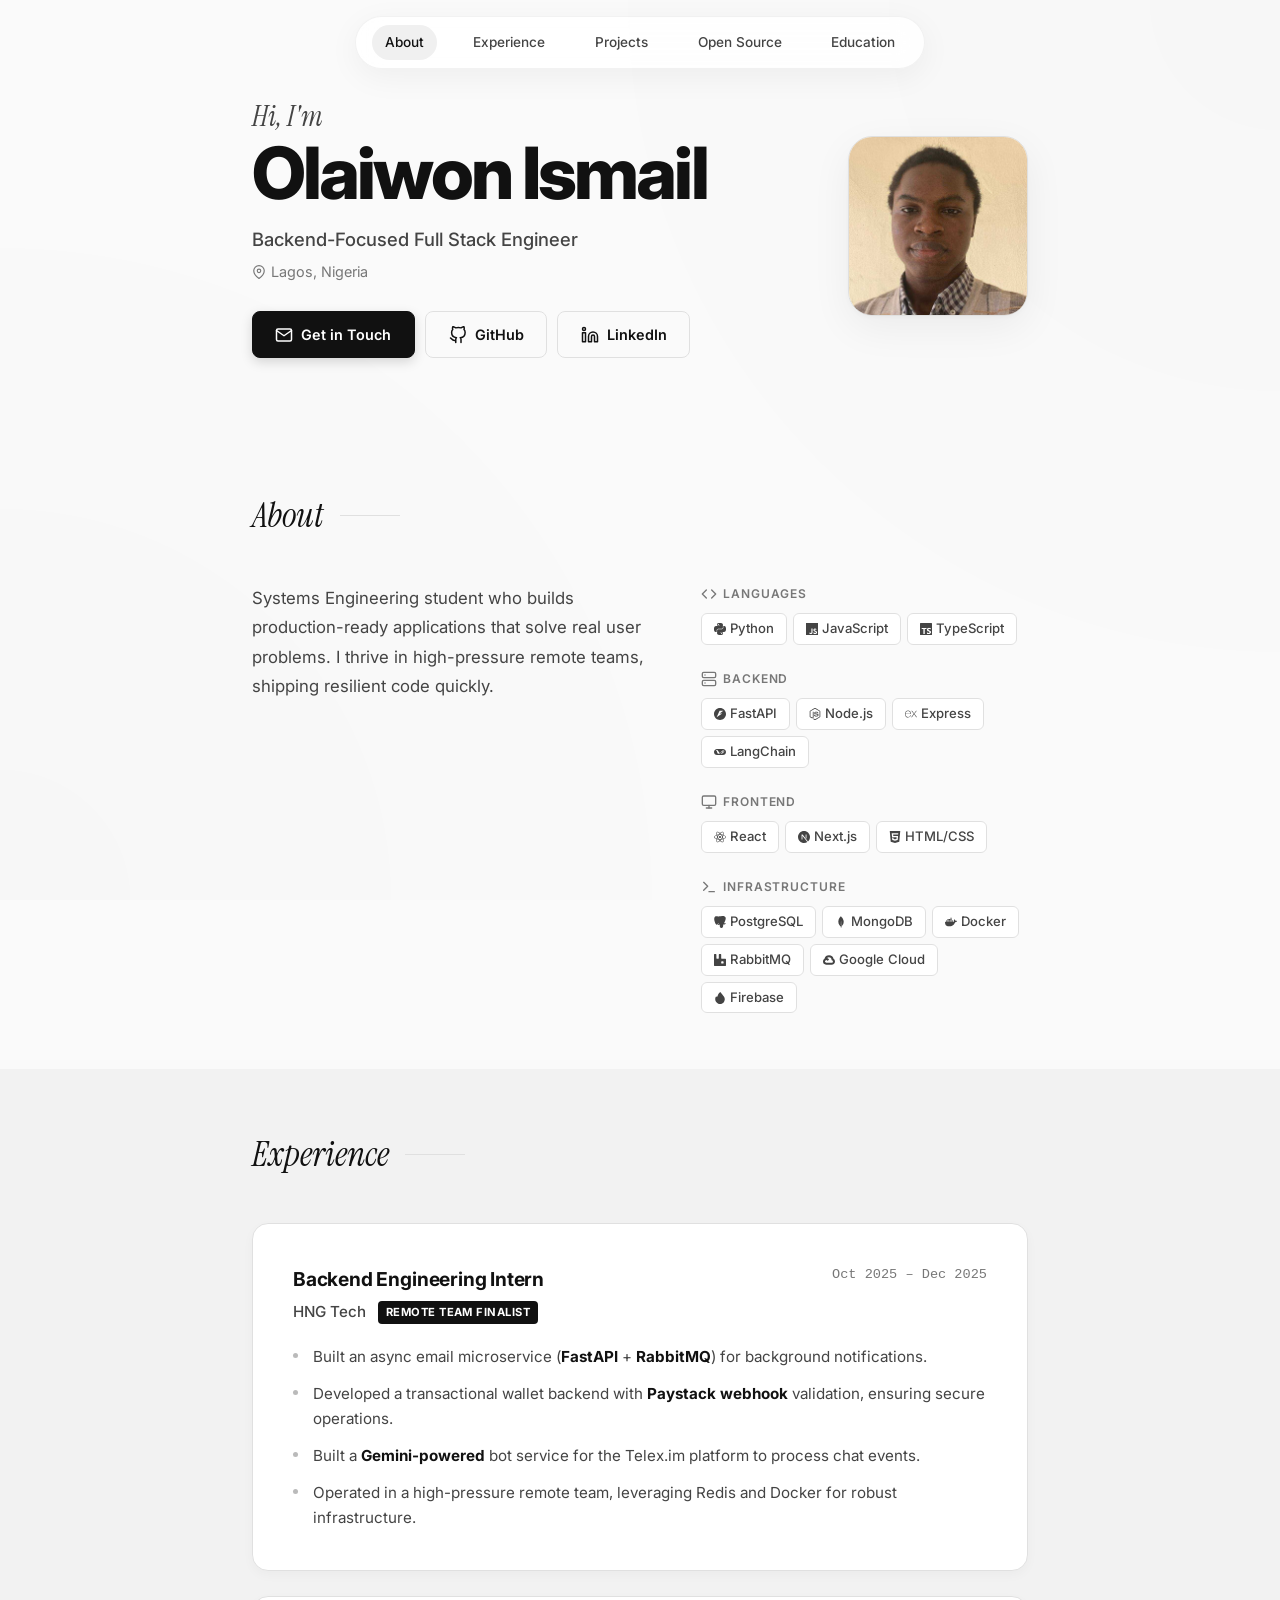
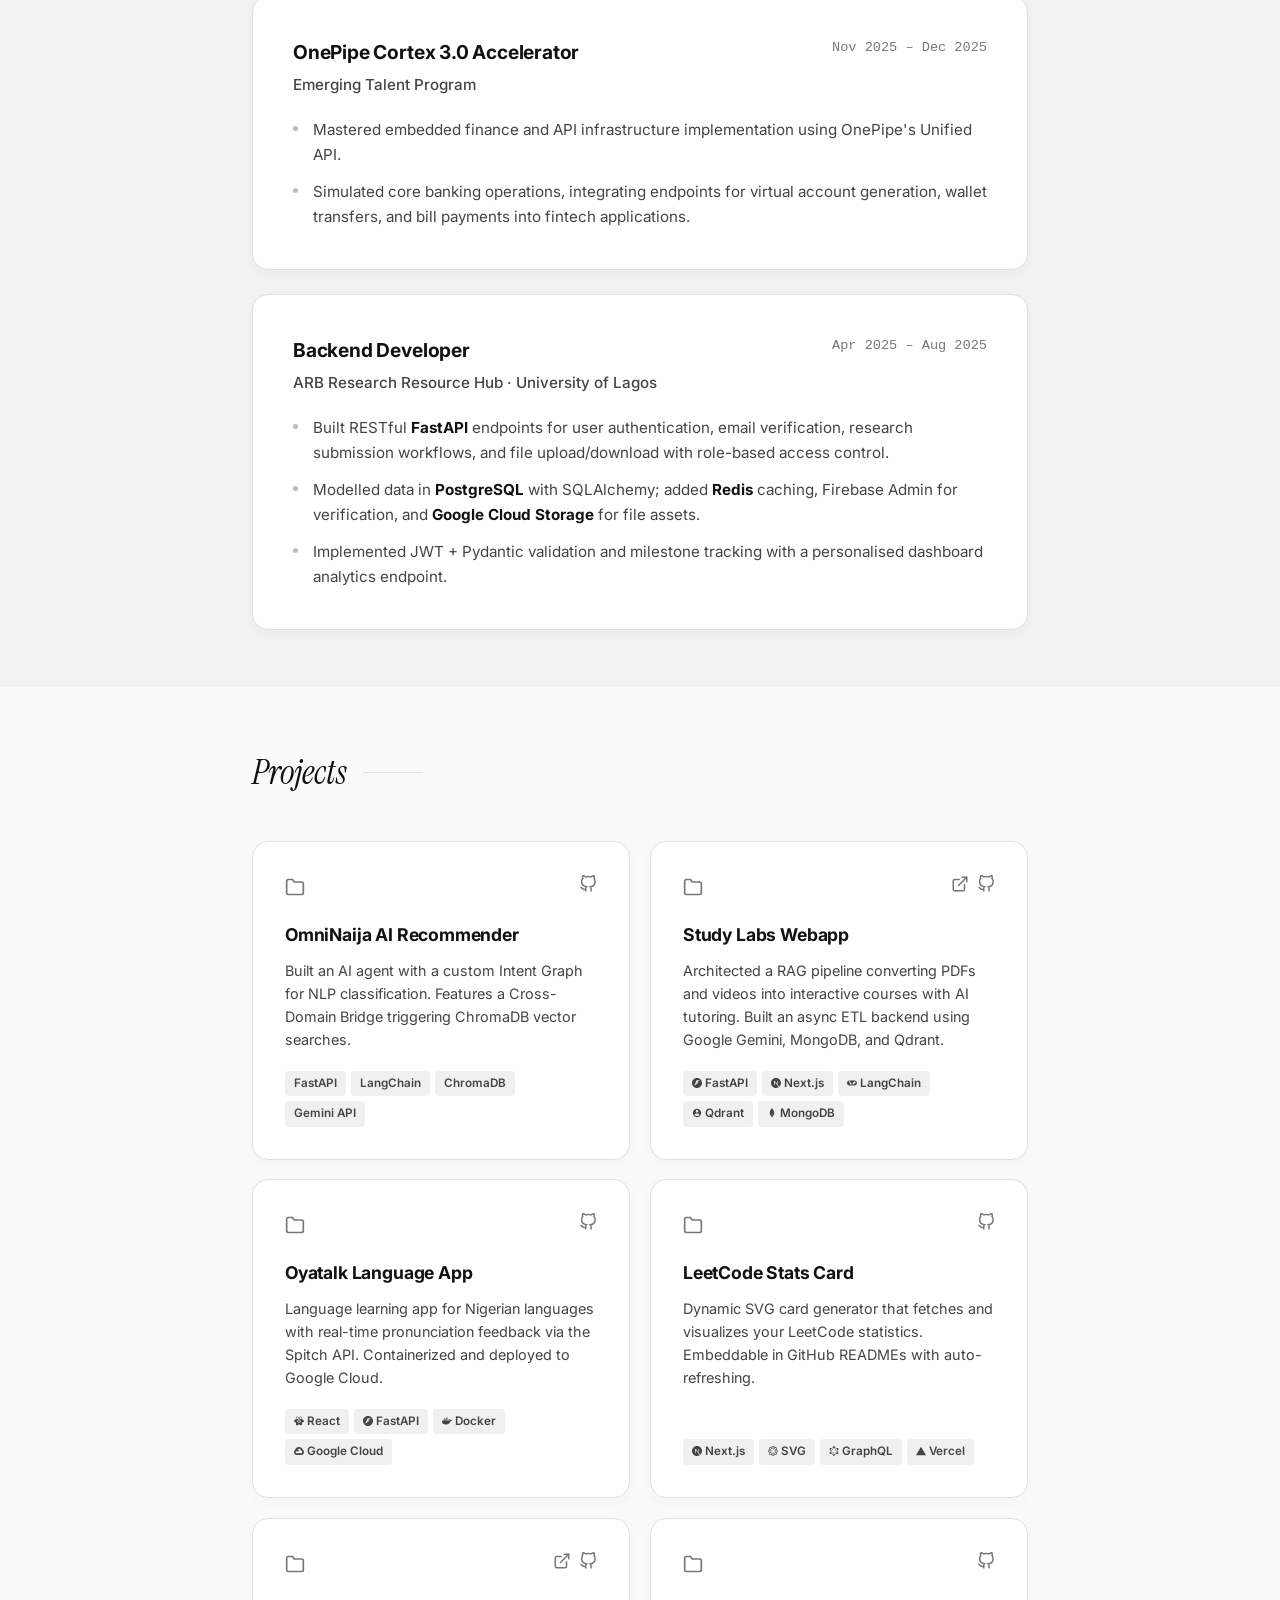
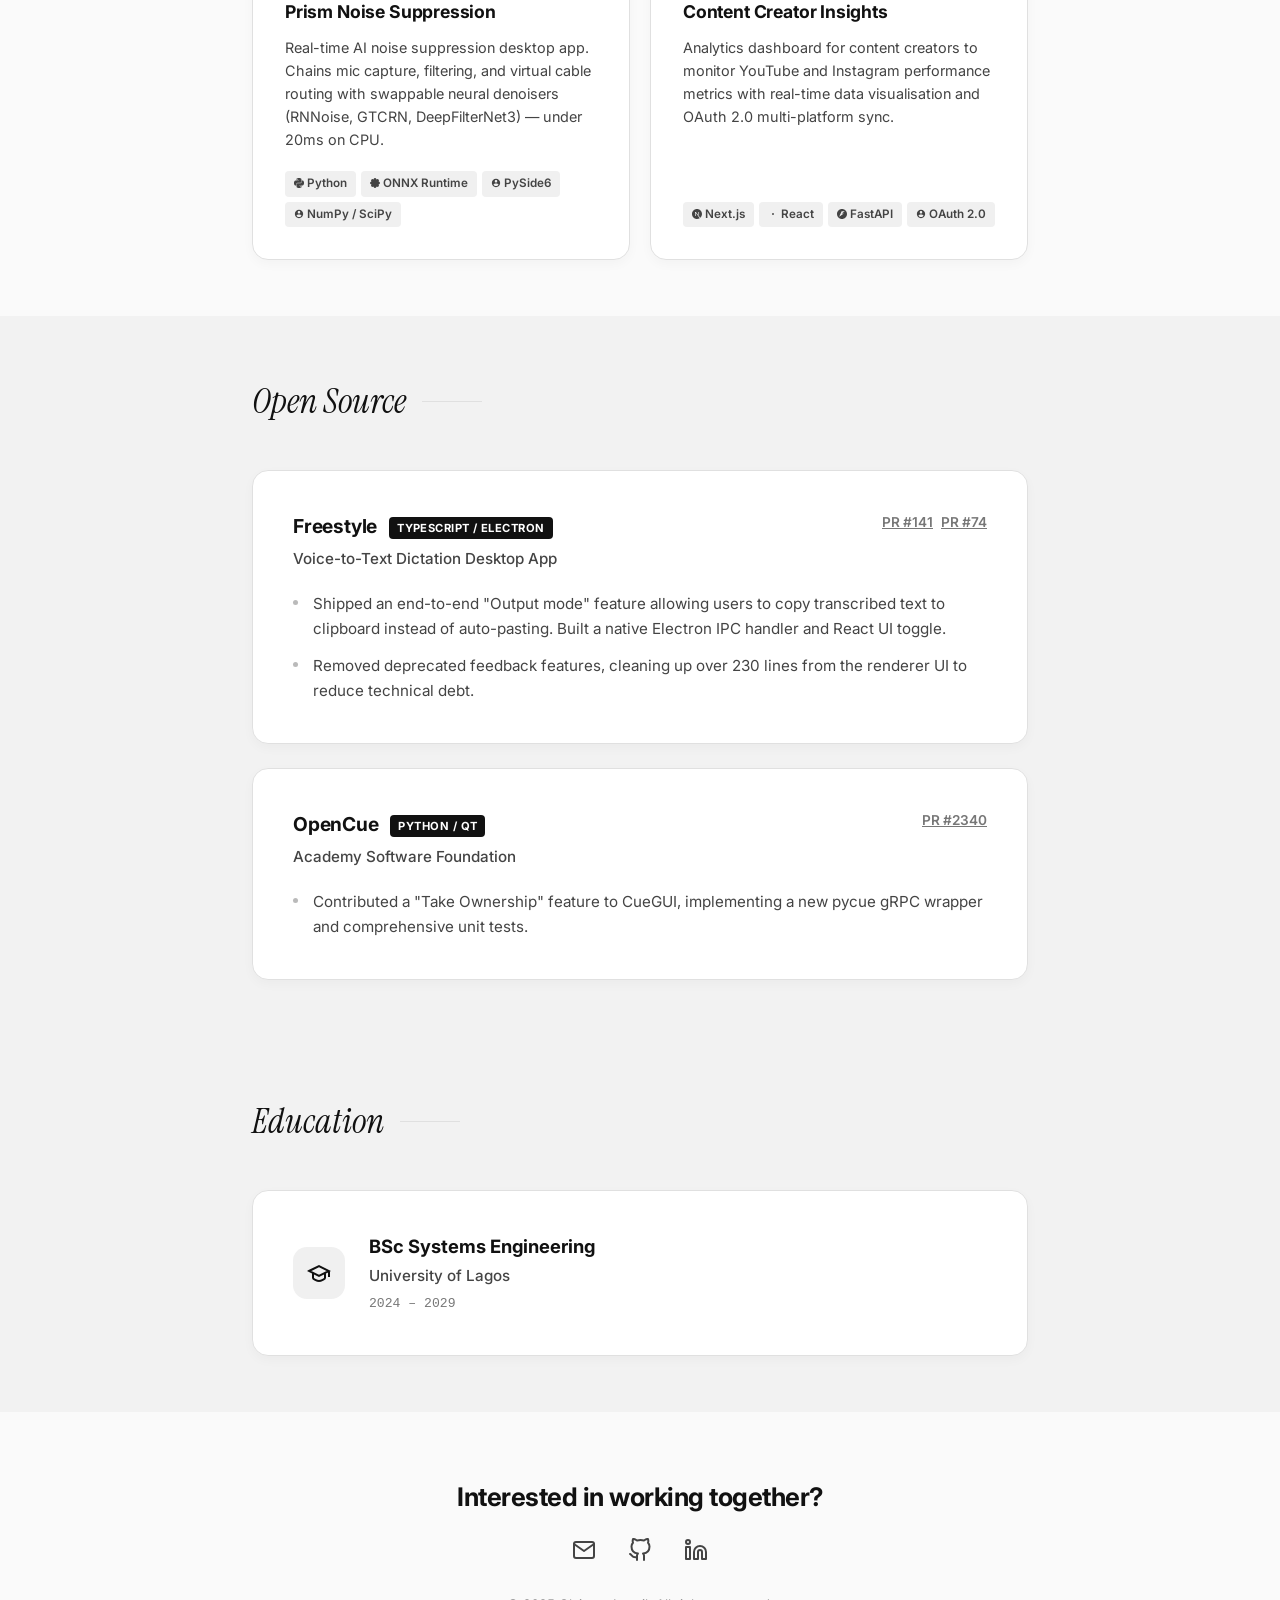
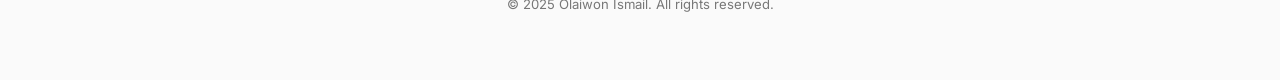
==== index.html @ c7994868 "chore: update site metadata to vercel domain and add SVG favicon" ====
<!DOCTYPE html>
<html lang="en">

<head>
  <meta charset="UTF-8">
  <meta name="viewport" content="width=device-width, initial-scale=1.0">
  <title>Olaiwon Ismail — Full Stack Engineer</title>
  <meta name="description"
    content="Olaiwon Ismail — Backend-focused Full Stack Engineer based in Lagos, Nigeria. Specializing in Python, FastAPI, React, and cloud infrastructure.">

  <!-- Canonical URL -->
  <link rel="canonical" href="https://olaiwon-ismail.vercel.app/">

  <!-- Open Graph -->
  <meta property="og:type" content="website">
  <meta property="og:title" content="Olaiwon Ismail — Full Stack Engineer">
  <meta property="og:description" content="Backend-focused Full Stack Engineer based in Lagos, Nigeria. Specializing in Python, FastAPI, React, and cloud infrastructure.">
  <meta property="og:url" content="https://olaiwon-ismail.vercel.app/">
  <meta property="og:image" content="https://olaiwon-ismail.vercel.app/profile.jpg">
  <meta property="og:site_name" content="Olaiwon Ismail">
  <meta property="og:locale" content="en_US">

  <!-- Twitter Card -->
  <meta name="twitter:card" content="summary_large_image">
  <meta name="twitter:title" content="Olaiwon Ismail — Full Stack Engineer">
  <meta name="twitter:description" content="Backend-focused Full Stack Engineer based in Lagos, Nigeria. Specializing in Python, FastAPI, React, and cloud infrastructure.">
  <meta name="twitter:image" content="https://olaiwon-ismail.vercel.app/profile.jpg">

  <!-- Favicon -->
  <link rel="icon" href="/favicon.svg" type="image/svg+xml">

  <!-- Fonts -->
  <link rel="preconnect" href="https://fonts.googleapis.com">
  <link rel="preconnect" href="https://fonts.gstatic.com" crossorigin>
  <link
    href="https://fonts.googleapis.com/css2?family=Instrument+Serif:ital@0;1&family=Inter:wght@400;500;600;700;800&display=swap"
    rel="stylesheet">

  <link rel="stylesheet" href="styles.css">

  <!-- Structured Data (JSON-LD) -->
  <script type="application/ld+json">
  {
    "@context": "https://schema.org",
    "@type": "Person",
    "name": "Olaiwon Ismail",
    "jobTitle": "Full Stack Engineer",
    "url": "https://olaiwon-ismail.vercel.app",
    "image": "https://olaiwon-ismail.vercel.app/profile.jpg",
    "email": "mailto:olaiwonismail@gmail.com",
    "address": {
      "@type": "PostalAddress",
      "addressLocality": "Lagos",
      "addressCountry": "NG"
    },
    "alumniOf": {
      "@type": "CollegeOrUniversity",
      "name": "University of Lagos"
    },
    "knowsAbout": ["Python", "FastAPI", "React", "Next.js", "TypeScript", "Node.js", "PostgreSQL", "Docker", "Google Cloud"],
    "sameAs": [
      "https://github.com/olaiwonismail",
      "https://www.linkedin.com/in/ismail-olaiwon-186938324/"
    ]
  }
  </script>
</head>

<body>

  <!-- ======== NAVIGATION ======== -->
  <div class="nav-wrapper">
    <button class="hamburger" id="menuToggle" aria-label="Toggle navigation" aria-expanded="false">
      <span></span>
      <span></span>
      <span></span>
    </button>
    <nav class="nav" id="navMenu" aria-label="Main navigation">
      <a href="#about" class="nav-link">About</a>
      <a href="#experience" class="nav-link">Experience</a>
      <a href="#projects" class="nav-link">Projects</a>
      <a href="#opensource" class="nav-link">Open Source</a>
      <a href="#education" class="nav-link">Education</a>
    </nav>
  </div>

  <!-- ======== HERO ======== -->
  <main>
  <header class="hero">
    <div class="container hero-inner">
      <div class="hero-text">
        <p class="hero-greeting">Hi, I'm</p>
        <h1 class="hero-name">Olaiwon Ismail</h1>
        <p class="hero-role">Backend-Focused Full Stack Engineer</p>
        <p class="hero-location">
          <svg width="14" height="14" viewBox="0 0 24 24" fill="none" stroke="currentColor" stroke-width="2">
            <path d="M21 10c0 7-9 13-9 13s-9-6-9-13a9 9 0 0 1 18 0z"></path>
            <circle cx="12" cy="10" r="3"></circle>
          </svg>
          Lagos, Nigeria
        </p>
        <div class="hero-links">
          <a href="mailto:olaiwonismail@gmail.com" class="btn btn-primary">
            <svg width="18" height="18" viewBox="0 0 24 24" fill="none" stroke="currentColor" stroke-width="2"
              stroke-linecap="round" stroke-linejoin="round" style="margin-right: 8px;">
              <path d="M4 4h16c1.1 0 2 .9 2 2v12c0 1.1-.9 2-2 2H4c-1.1 0-2-.9-2-2V6c0-1.1.9-2 2-2z"></path>
              <polyline points="22,6 12,13 2,6"></polyline>
            </svg>
            Get in Touch
          </a>
          <a href="https://github.com/olaiwonismail" target="_blank" rel="noopener" class="btn btn-outline">
            <svg width="18" height="18" viewBox="0 0 24 24" fill="none" stroke="currentColor" stroke-width="2"
              stroke-linecap="round" stroke-linejoin="round" style="margin-right: 8px;">
              <path
                d="M9 19c-5 1.5-5-2.5-7-3m14 6v-3.87a3.37 3.37 0 0 0-.94-2.61c3.14-.35 6.44-1.54 6.44-7A5.44 5.44 0 0 0 20 4.77 5.07 5.07 0 0 0 19.91 1S18.73.65 16 2.48a13.38 13.38 0 0 0-7 0C6.27.65 5.09 1 5.09 1A5.07 5.07 0 0 0 5 4.77a5.44 5.44 0 0 0-1.5 3.78c0 5.42 3.3 6.61 6.44 7A3.37 3.37 0 0 0 9 18.13V22">
              </path>
            </svg>
            GitHub
          </a>
          <a href="https://www.linkedin.com/in/ismail-olaiwon-186938324/" target="_blank" rel="noopener" class="btn btn-outline">
            <svg width="18" height="18" viewBox="0 0 24 24" fill="none" stroke="currentColor" stroke-width="2"
              stroke-linecap="round" stroke-linejoin="round" style="margin-right: 8px;">
              <path d="M16 8a6 6 0 0 1 6 6v7h-4v-7a2 2 0 0 0-2-2 2 2 0 0 0-2 2v7h-4v-7a6 6 0 0 1 6-6z"></path>
              <rect x="2" y="9" width="4" height="12"></rect>
              <circle cx="4" cy="4" r="2"></circle>
            </svg>
            LinkedIn
          </a>
        </div>
      </div>
      <div class="hero-photo">
        <div class="photo-frame">
          <img src="profile.jpg" alt="Photo of Olaiwon Ismail, Full Stack Engineer based in Lagos, Nigeria" width="280" height="280">
        </div>
      </div>
    </div>
  </header>

  <!-- ======== ABOUT ======== -->
  <section id="about" class="section">
    <div class="container">
      <h2 class="section-label">About</h2>
      <div class="about-grid">
        <div class="about-text">
          <p>
            Systems Engineering student who builds production-ready applications that solve real user problems.
            I thrive in high-pressure remote teams, shipping resilient code quickly.
          </p>
        </div>
        <div class="skills-column">
          <div class="skill-group">
            <h3>
              <svg width="16" height="16" viewBox="0 0 24 24" fill="none" stroke="currentColor" stroke-width="2"
                stroke-linecap="round" stroke-linejoin="round">
                <polyline points="16 18 22 12 16 6"></polyline>
                <polyline points="8 6 2 12 8 18"></polyline>
              </svg>
              Languages
            </h3>
            <div class="skill-tags">
              <span><svg width="12" height="12" viewBox="0 0 24 24" fill="currentColor"
                  style="margin-right:4px; vertical-align:-2px;">
                  <path
                    d="M14.25.18l.9.2.73.26.59.3.45.32.34.34.25.34.16.33.1.3.04.26.02.2-.01.13V8.5l-.05.63-.13.55-.21.46-.26.38-.3.31-.33.25-.35.19-.35.14-.33.1-.3.07-.26.04-.21.02H8.77l-.69.05-.59.14-.5.22-.41.27-.33.32-.27.35-.2.36-.15.37-.1.35-.07.32-.04.27-.02.21v3.06H3.17l-.21-.03-.28-.07-.32-.12-.35-.18-.36-.26-.36-.36-.35-.46-.32-.59-.28-.73-.21-.88-.14-1.05-.05-1.23.06-1.22.16-1.04.24-.87.32-.71.36-.57.4-.44.42-.33.42-.24.4-.16.36-.1.32-.05.24-.01h.16l.06.01h8.16v-.83H6.18l-.01-2.75-.02-.37.05-.34.11-.31.17-.28.25-.26.31-.23.38-.2.44-.18.51-.15.58-.12.64-.1.71-.06.77-.04.84-.02 1.27.05zm-6.3 1.98l-.23.33-.08.41.08.41.23.34.33.22.41.09.41-.09.33-.22.23-.34.08-.41-.08-.41-.23-.33-.33-.22-.41-.09-.41.09zm13.09 3.95l.28.06.32.12.35.18.36.27.36.35.35.47.32.59.28.73.21.88.14 1.04.05 1.23-.06 1.23-.16 1.04-.24.86-.32.71-.36.57-.4.45-.42.33-.42.24-.4.16-.36.09-.32.05-.24.02-.16-.01h-8.22v.82h5.84l.01 2.76.02.36-.05.34-.11.31-.17.29-.25.25-.31.24-.38.2-.44.17-.51.15-.58.13-.64.09-.71.07-.77.04-.84.01-1.27-.04-1.07-.14-.9-.2-.73-.25-.59-.3-.45-.33-.34-.34-.25-.34-.16-.33-.1-.3-.04-.25-.02-.2.01-.13v-5.34l.05-.64.13-.54.21-.46.26-.38.3-.32.33-.24.35-.2.35-.14.33-.1.3-.06.26-.04.21-.02.13-.01h5.84l.69-.05.59-.14.5-.21.41-.28.33-.32.27-.35.2-.36.15-.36.1-.35.07-.32.04-.28.02-.21V6.07h2.09l.14.01zm-6.47 14.25l-.23.33-.08.41.08.41.23.33.33.23.41.08.41-.08.33-.23.23-.33.08-.41-.08-.41-.23-.33-.33-.23-.41-.08-.41.08z" />
                </svg>Python</span>
              <span><svg width="12" height="12" viewBox="0 0 24 24" fill="currentColor"
                  style="margin-right:4px; vertical-align:-2px;">
                  <path
                    d="M0 0h24v24H0V0zm22.034 18.276c-.175-1.095-.888-2.015-3.003-2.873-.736-.345-1.554-.585-1.797-1.14-.091-.33-.105-.51-.046-.705.15-.646.915-.84 1.515-.66.39.12.75.42.976.9 1.034-.676 1.034-.676 1.755-1.125-.27-.42-.404-.601-.586-.78-.63-.705-1.469-1.065-2.834-1.034l-.705.089c-.676.165-1.32.525-1.71 1.005-1.14 1.291-.811 3.541.569 4.471 1.365 1.02 3.361 1.244 3.616 2.205.24 1.17-.87 1.545-1.966 1.41-.811-.18-1.26-.586-1.755-1.336l-1.83 1.051c.21.48.45.689.81 1.109 1.74 1.756 6.09 1.666 6.871-1.004.029-.09.24-.705.074-1.65l.046.067zm-8.983-7.245h-2.248c0 1.938-.009 3.864-.009 5.805 0 1.232.063 2.363-.138 2.711-.33.689-1.18.601-1.566.48-.396-.196-.597-.466-.83-.855-.063-.105-.11-.196-.127-.196l-1.825 1.125c.305.63.75 1.172 1.324 1.517.855.51 2.004.675 3.207.405.783-.226 1.458-.691 1.811-1.411.51-.93.402-2.07.397-3.346.012-2.054 0-4.109 0-6.179l.004-.056z" />
                </svg>JavaScript</span>
              <span><svg width="12" height="12" viewBox="0 0 24 24" fill="currentColor"
                  style="margin-right:4px; vertical-align:-2px;">
                  <path
                    d="M1.125 0C.502 0 0 .502 0 1.125v21.75C0 23.498.502 24 1.125 24h21.75c.623 0 1.125-.502 1.125-1.125V1.125C24 .502 23.498 0 22.875 0zm17.363 9.75c.612 0 1.154.037 1.627.111a6.38 6.38 0 0 1 1.306.34v2.458a3.95 3.95 0 0 0-.643-.361 5.093 5.093 0 0 0-.717-.26 5.453 5.453 0 0 0-1.426-.2c-.3 0-.573.028-.819.086a2.1 2.1 0 0 0-.623.242c-.17.104-.3.229-.393.374a.888.888 0 0 0-.14.49c0 .196.053.373.156.529.104.156.252.304.443.444s.423.276.696.41c.273.135.582.274.926.416.47.197.892.407 1.266.628.374.222.695.473.963.753.268.279.472.598.614.957.142.359.214.776.214 1.253 0 .657-.125 1.21-.373 1.656a3.033 3.033 0 0 1-1.012 1.085 4.38 4.38 0 0 1-1.487.596c-.566.12-1.163.18-1.79.18a9.916 9.916 0 0 1-1.84-.164 5.544 5.544 0 0 1-1.512-.493v-2.63a5.033 5.033 0 0 0 3.237 1.2c.333 0 .624-.03.872-.09.249-.06.456-.144.623-.25.166-.108.29-.234.373-.38a1.023 1.023 0 0 0-.074-1.089 2.12 2.12 0 0 0-.537-.5 5.597 5.597 0 0 0-.807-.444 27.72 27.72 0 0 0-1.007-.436c-.918-.383-1.602-.852-2.053-1.405-.45-.553-.676-1.222-.676-2.005 0-.614.123-1.141.369-1.582.246-.441.58-.804 1.004-1.089a4.494 4.494 0 0 1 1.47-.629 7.536 7.536 0 0 1 1.77-.201zm-15.113.188h9.563v2.166H9.506v9.646H6.789v-9.646H3.375z" />
                </svg>TypeScript</span>
            </div>
          </div>
          <div class="skill-group">
            <h3>
              <svg width="16" height="16" viewBox="0 0 24 24" fill="none" stroke="currentColor" stroke-width="2"
                stroke-linecap="round" stroke-linejoin="round">
                <rect x="2" y="2" width="20" height="8" rx="2" ry="2"></rect>
                <rect x="2" y="14" width="20" height="8" rx="2" ry="2"></rect>
                <line x1="6" y1="6" x2="6.01" y2="6"></line>
                <line x1="6" y1="18" x2="6.01" y2="18"></line>
              </svg>
              Backend
            </h3>
            <div class="skill-tags">
              <span><svg width="12" height="12" viewBox="0 0 24 24" fill="currentColor"
                  style="margin-right:4px; vertical-align:-2px;">
                  <path
                    d="M12 .0387C5.3729.0384.0003 5.3931 0 11.9988c-.001 6.6066 5.372 11.9628 12 11.9625 6.628.0003 12.001-5.3559 12-11.9625-.0003-6.6057-5.3729-11.9604-12-11.96m-.829 5.4153h7.55l-7.5805 5.3284h5.1828L5.279 18.5436q2.9466-6.5444 5.892-13.0896" />
                </svg>FastAPI</span>
              <span><svg width="12" height="12" viewBox="0 0 24 24" fill="currentColor"
                  style="margin-right:4px; vertical-align:-2px;">
                  <path
                    d="M11.998,24c-0.321,0-0.641-0.084-0.922-0.247l-2.936-1.737c-0.438-0.245-0.224-0.332-0.08-0.383 c0.585-0.203,0.703-0.25,1.328-0.604c0.065-0.037,0.151-0.023,0.218,0.017l2.256,1.339c0.082,0.045,0.197,0.045,0.272,0l8.795-5.076 c0.082-0.047,0.134-0.141,0.134-0.238V6.921c0-0.099-0.053-0.192-0.137-0.242l-8.791-5.072c-0.081-0.047-0.189-0.047-0.271,0 L3.075,6.68C2.99,6.729,2.936,6.825,2.936,6.921v10.15c0,0.097,0.054,0.189,0.139,0.235l2.409,1.392 c1.307,0.654,2.108-0.116,2.108-0.89V7.787c0-0.142,0.114-0.253,0.256-0.253h1.115c0.139,0,0.255,0.112,0.255,0.253v10.021 c0,1.745-0.95,2.745-2.604,2.745c-0.508,0-0.909,0-2.026-0.551L2.28,18.675c-0.57-0.329-0.922-0.945-0.922-1.604V6.921 c0-0.659,0.353-1.275,0.922-1.603l8.795-5.082c0.557-0.315,1.296-0.315,1.848,0l8.794,5.082c0.57,0.329,0.924,0.944,0.924,1.603 v10.15c0,0.659-0.354,1.273-0.924,1.604l-8.794,5.078C12.643,23.916,12.324,24,11.998,24z M19.099,13.993 c0-1.9-1.284-2.406-3.987-2.763c-2.731-0.361-3.009-0.548-3.009-1.187c0-0.528,0.235-1.233,2.258-1.233 c1.807,0,2.473,0.389,2.747,1.607c0.024,0.115,0.129,0.199,0.247,0.199h1.141c0.071,0,0.138-0.031,0.186-0.081 c0.048-0.054,0.074-0.123,0.067-0.196c-0.177-2.098-1.571-3.076-4.388-3.076c-2.508,0-4.004,1.058-4.004,2.833 c0,1.925,1.488,2.457,3.895,2.695c2.88,0.282,3.103,0.703,3.103,1.269c0,0.983-0.789,1.402-2.642,1.402 c-2.327,0-2.839-0.584-3.011-1.742c-0.02-0.124-0.126-0.215-0.253-0.215h-1.137c-0.141,0-0.254,0.112-0.254,0.253 c0,1.482,0.806,3.248,4.655,3.248C17.501,17.007,19.099,15.91,19.099,13.993z" />
                </svg>Node.js</span>
              <span><svg width="12" height="12" viewBox="0 0 24 24" fill="currentColor"
                  style="margin-right:4px; vertical-align:-2px;">
                  <path
                    d="M24 18.588a1.529 1.529 0 01-1.895-.72l-3.45-4.771-.5-.667-4.003 5.444a1.466 1.466 0 01-1.802.708l5.158-6.92-4.798-6.251a1.595 1.595 0 011.9.666l3.576 4.83 3.596-4.81a1.435 1.435 0 011.788-.668L21.708 7.9l-2.522 3.283a.666.666 0 000 .994l4.804 6.412zM.002 11.576l.42-2.075c1.154-4.103 5.858-5.81 9.094-3.27 1.895 1.489 2.368 3.597 2.275 5.973H1.116C.943 16.447 4.005 19.009 7.92 17.7a4.078 4.078 0 002.582-2.876c.207-.666.548-.78 1.174-.588a5.417 5.417 0 01-2.589 3.957 6.272 6.272 0 01-7.306-.933 6.575 6.575 0 01-1.64-3.858c0-.235-.08-.455-.134-.666A88.33 88.33 0 010 11.577zm1.127-.286h9.654c-.06-3.076-2.001-5.258-4.59-5.278-2.882-.04-4.944 2.094-5.071 5.264z" />
                </svg>Express</span>
              <span><svg width="12" height="12" viewBox="0 0 24 24" fill="currentColor"
                  style="margin-right:4px; vertical-align:-2px;">
                  <path
                    d="M6.0988 5.9175C2.7359 5.9175 0 8.6462 0 12s2.736 6.0825 6.0988 6.0825h11.8024C21.2641 18.0825 24 15.3538 24 12s-2.736-6.0825-6.0988-6.0825ZM5.9774 7.851c.493.0124 1.02.2496 1.273.6228.3673.4592.4778 1.0668.8944 1.4932.5604.6118 1.199 1.1505 1.7161 1.802.4892.5954.8386 1.2937 1.1436 1.9975.1244.2335.1257.5202.31.7197.0908.1204.5346.4483.4383.5645.0555.1204.4702.286.3263.4027-.1944.04-.4129.0476-.5616-.1074-.0549.126-.183.0596-.2819.0432a4 4 0 0 0-.025.0736c-.3288.0219-.5754-.3126-.732-.565-.3111-.168-.6642-.2702-.982-.446-.0182.2895.0452.6485-.231.8353-.014.5565.8436.0656.9222.4804-.061.0067-.1286-.0095-.1774.0373-.2239.2172-.4805-.1645-.7385-.007-.3464.174-.3808.3161-.8096.352-.0237-.0359-.0143-.0592.0059-.0811.1207-.1399.1295-.3046.3356-.3643-.2122-.0334-.3899.0833-.5686.1757-.2323.095-.2304-.2141-.5878.0164-.0396-.0322-.0208-.0615.0018-.0864.0908-.1107.2102-.127.345-.1208-.663-.3686-.9751.4507-1.2813.0432-.092.0243-.1265.1068-.1845.1652-.05-.0548-.0123-.1212-.0099-.1857-.0598-.028-.1356-.041-.1179-.1366-.1171-.0395-.1988.0295-.286.0952-.0787-.0608.0532-.1492.0776-.2125.0702-.1216.23-.025.3111-.1126.2306-.1308.552.0814.8155.0455.203.0255.4544-.1825.3526-.39-.2171-.2767-.179-.6386-.1839-.9695-.0268-.1929-.491-.4382-.6252-.6462-.1659-.1873-.295-.4047-.4243-.6182-.4666-.9008-.3198-2.0584-.9077-2.8947-.266.1466-.6125.0774-.8418-.119-.1238.1125-.1292.2598-.139.4161-.297-.2962-.2593-.8559-.022-1.1855.0969-.1302.2127-.2373.342-.3316.0292-.0213.0391-.0419.0385-.0747.1174-.5267.5764-.7391 1.0694-.7267m12.4071.46c.5575 0 1.0806.2159 1.474.6082s.61.9145.61 1.4704c0 .556-.2167 1.078-.61 1.4698v.0006l-.902.8995a2.08 2.08 0 0 1-.8597.5166l-.0164.0047-.0058.0164a2.05 2.05 0 0 1-.474.7308l-.9018.8995c-.3934.3924-.917.6083-1.4745.6083s-1.0806-.216-1.474-.6083c-.813-.8107-.813-2.1294 0-2.9402l.9019-.8995a2.056 2.056 0 0 1 .858-.5143l.017-.0053.0058-.0158a2.07 2.07 0 0 1 .4752-.7337l.9018-.8995c.3934-.3924.9171-.6083 1.4745-.6083zm0 .8965a1.18 1.18 0 0 0-.8388.3462l-.9018.8995a1.181 1.181 0 0 0-.3427.9252l.0053.0572c.0323.2652.149.5044.3374.6917.13.1296.2733.2114.4471.2686a.9.9 0 0 1 .014.1582.884.884 0 0 1-.2609.6304l-.0554.0554c-.3013-.1028-.5525-.253-.7794-.4792a2.06 2.06 0 0 1-.5761-1.0968l-.0099-.0578-.0461.0368a1.1 1.1 0 0 0-.0876.0794l-.9024.8995c-.4623.461-.4623 1.212 0 1.673.2311.2305.535.346.8394.3461.3043 0 .6077-.1156.8388-.3462l.9019-.8995c.4623-.461.4623-1.2113 0-1.673a1.17 1.17 0 0 0-.4367-.2749 1 1 0 0 1-.014-.1611c0-.2591.1023-.505.2901-.6923.3019.1028.57.2694.7962.495.3007.2999.4994.679.5756 1.0968l.0105.0578.0455-.0373a1.1 1.1 0 0 0 .0887-.0794l.902-.8996c.4622-.461.4628-1.2124 0-1.6735a1.18 1.18 0 0 0-.8395-.3462Zm-9.973 5.1567-.0006.0006c-.0793.3078-.1048.8318-.506.847-.033.1776.1228.2445.2655.1874.141-.0645.2081.0508.2557.1657.2177.0317.5394-.0725.5516-.3298-.325-.1867-.4253-.5418-.5662-.8709" />
                </svg>LangChain</span>
            </div>
          </div>
          <div class="skill-group">
            <h3>
              <svg width="16" height="16" viewBox="0 0 24 24" fill="none" stroke="currentColor" stroke-width="2"
                stroke-linecap="round" stroke-linejoin="round">
                <rect x="2" y="3" width="20" height="14" rx="2" ry="2"></rect>
                <line x1="8" y1="21" x2="16" y2="21"></line>
                <line x1="12" y1="17" x2="12" y2="21"></line>
              </svg>
              Frontend
            </h3>
            <div class="skill-tags">
              <span><svg width="12" height="12" viewBox="0 0 24 24" fill="currentColor"
                  style="margin-right:4px; vertical-align:-2px;">
                  <path
                    d="M14.23 12.004a2.236 2.236 0 0 1-2.235 2.236 2.236 2.236 0 0 1-2.236-2.236 2.236 2.236 0 0 1 2.235-2.236 2.236 2.236 0 0 1 2.236 2.236zm2.648-10.69c-1.346 0-3.107.96-4.888 2.622-1.78-1.653-3.542-2.602-4.887-2.602-.41 0-.783.093-1.106.278-1.375.793-1.683 3.264-.973 6.365C1.98 8.917 0 10.42 0 12.004c0 1.59 1.99 3.097 5.043 4.03-.704 3.113-.39 5.588.988 6.38.32.187.69.275 1.102.275 1.345 0 3.107-.96 4.888-2.624 1.78 1.654 3.542 2.603 4.887 2.603.41 0 .783-.09 1.106-.275 1.374-.792 1.683-3.263.973-6.365C22.02 15.096 24 13.59 24 12.004c0-1.59-1.99-3.097-5.043-4.032.704-3.11.39-5.587-.988-6.38-.318-.184-.688-.277-1.092-.278zm-.005 1.09v.006c.225 0 .406.044.558.127.666.382.955 1.835.73 3.704-.054.46-.142.945-.25 1.44-.96-.236-2.006-.417-3.107-.534-.66-.905-1.345-1.727-2.035-2.447 1.592-1.48 3.087-2.292 4.105-2.295zm-9.77.02c1.012 0 2.514.808 4.11 2.28-.686.72-1.37 1.537-2.02 2.442-1.107.117-2.154.298-3.113.538-.112-.49-.195-.964-.254-1.42-.23-1.868.054-3.32.714-3.707.19-.09.4-.127.563-.132zm4.882 3.05c.455.468.91.992 1.36 1.564-.44-.02-.89-.034-1.345-.034-.46 0-.915.01-1.36.034.44-.572.895-1.096 1.345-1.565zM12 8.1c.74 0 1.477.034 2.202.093.406.582.802 1.203 1.183 1.86.372.64.71 1.29 1.018 1.946-.308.655-.646 1.31-1.013 1.95-.38.66-.773 1.288-1.18 1.87-.728.063-1.466.098-2.21.098-.74 0-1.477-.035-2.202-.093-.406-.582-.802-1.204-1.183-1.86-.372-.64-.71-1.29-1.018-1.946.303-.657.646-1.313 1.013-1.954.38-.66.773-1.286 1.18-1.868.728-.064 1.466-.098 2.21-.098zm-3.635.254c-.24.377-.48.763-.704 1.16-.225.39-.435.782-.635 1.174-.265-.656-.49-1.31-.676-1.947.64-.15 1.315-.283 2.015-.386zm7.26 0c.695.103 1.365.23 2.006.387-.18.632-.405 1.282-.66 1.933-.2-.39-.41-.783-.64-1.174-.225-.392-.465-.774-.705-1.146zm3.063.675c.484.15.944.317 1.375.498 1.732.74 2.852 1.708 2.852 2.476-.005.768-1.125 1.74-2.857 2.475-.42.18-.88.342-1.355.493-.28-.958-.646-1.956-1.1-2.98.45-1.017.81-2.01 1.085-2.964zm-13.395.004c.278.96.645 1.957 1.1 2.98-.45 1.017-.812 2.01-1.086 2.964-.484-.15-.944-.318-1.37-.5-1.732-.737-2.852-1.706-2.852-2.474 0-.768 1.12-1.742 2.852-2.476.42-.18.88-.342 1.356-.494zm11.678 4.28c.265.657.49 1.312.676 1.948-.64.157-1.316.29-2.016.39.24-.375.48-.762.705-1.158.225-.39.435-.788.636-1.18zm-9.945.02c.2.392.41.783.64 1.175.23.39.465.772.705 1.143-.695-.102-1.365-.23-2.006-.386.18-.63.406-1.282.66-1.933zM17.92 16.32c.112.493.2.968.254 1.423.23 1.868-.054 3.32-.714 3.708-.147.09-.338.128-.563.128-1.012 0-2.514-.807-4.11-2.28.686-.72 1.37-1.536 2.02-2.44 1.107-.118 2.154-.3 3.113-.54zm-11.83.01c.96.234 2.006.415 3.107.532.66.905 1.345 1.727 2.035 2.446-1.595 1.483-3.092 2.295-4.11 2.295-.22-.005-.406-.05-.553-.132-.666-.38-.955-1.834-.73-3.703.054-.46.142-.944.25-1.438zm4.56.64c.44.02.89.034 1.345.034.46 0 .915-.01 1.36-.034-.44.572-.895 1.095-1.345 1.565-.455-.47-.91-.993-1.36-1.565z" />
                </svg>React</span>
              <span><svg width="12" height="12" viewBox="0 0 24 24" fill="currentColor"
                  style="margin-right:4px; vertical-align:-2px;">
                  <path
                    d="M18.665 21.978C16.758 23.255 14.465 24 12 24 5.377 24 0 18.623 0 12S5.377 0 12 0s12 5.377 12 12c0 3.583-1.574 6.801-4.067 9.001L9.219 7.2H7.2v9.596h1.615V9.251l9.85 12.727Zm-3.332-8.533 1.6 2.061V7.2h-1.6v6.245Z" />
                </svg>Next.js</span>
              <span><svg width="12" height="12" viewBox="0 0 24 24" fill="currentColor"
                  style="margin-right:4px; vertical-align:-2px;">
                  <path
                    d="M1.5 0h21l-1.91 21.563L11.977 24l-8.564-2.438L1.5 0zm7.031 9.75l-.232-2.718 10.059.003.23-2.622L5.412 4.41l.698 8.01h9.126l-.326 3.426-2.91.804-2.955-.81-.188-2.11H6.248l.33 4.171L12 19.351l5.379-1.443.744-8.157H8.531z" />
                </svg>HTML/CSS</span>
            </div>
          </div>
          <div class="skill-group">
            <h3>
              <svg width="16" height="16" viewBox="0 0 24 24" fill="none" stroke="currentColor" stroke-width="2"
                stroke-linecap="round" stroke-linejoin="round">
                <polyline points="4 17 10 11 4 5"></polyline>
                <line x1="12" y1="19" x2="20" y2="19"></line>
              </svg>
              Infrastructure
            </h3>
            <div class="skill-tags">
              <span><svg width="12" height="12" viewBox="0 0 24 24" fill="currentColor"
                  style="margin-right:4px; vertical-align:-2px;">
                  <path
                    d="M23.5594 14.7228a.5269.5269 0 0 0-.0563-.1191c-.139-.2632-.4768-.3418-1.0074-.2321-1.6533.3411-2.2935.1312-2.5256-.0191 1.342-2.0482 2.445-4.522 3.0411-6.8297.2714-1.0507.7982-3.5237.1222-4.7316a1.5641 1.5641 0 0 0-.1509-.235C21.6931.9086 19.8007.0248 17.5099.0005c-1.4947-.0158-2.7705.3461-3.1161.4794a9.449 9.449 0 0 0-.5159-.0816 8.044 8.044 0 0 0-1.3114-.1278c-1.1822-.0184-2.2038.2642-3.0498.8406-.8573-.3211-4.7888-1.645-7.2219.0788C.9359 2.1526.3086 3.8733.4302 6.3043c.0409.818.5069 3.334 1.2423 5.7436.4598 1.5065.9387 2.7019 1.4334 3.582.553.9942 1.1259 1.5933 1.7143 1.7895.4474.1491 1.1327.1441 1.8581-.7279.8012-.9635 1.5903-1.8258 1.9446-2.2069.4351.2355.9064.3625 1.39.3772a.0569.0569 0 0 0 .0004.0041 11.0312 11.0312 0 0 0-.2472.3054c-.3389.4302-.4094.5197-1.5002.7443-.3102.064-1.1344.2339-1.1464.8115-.0025.1224.0329.2309.0919.3268.2269.4231.9216.6097 1.015.6331 1.3345.3335 2.5044.092 3.3714-.6787-.017 2.231.0775 4.4174.3454 5.0874.2212.5529.7618 1.9045 2.4692 1.9043.2505 0 .5263-.0291.8296-.0941 1.7819-.3821 2.5557-1.1696 2.855-2.9059.1503-.8707.4016-2.8753.5388-4.1012.0169-.0703.0357-.1207.057-.1362.0007-.0005.0697-.0471.4272.0307a.3673.3673 0 0 0 .0443.0068l.2539.0223.0149.001c.8468.0384 1.9114-.1426 2.5312-.4308.6438-.2988 1.8057-1.0323 1.5951-1.6698z" />
                </svg>PostgreSQL</span>
              <span><svg width="12" height="12" viewBox="0 0 24 24" fill="currentColor"
                  style="margin-right:4px; vertical-align:-2px;">
                  <path
                    d="M17.193 9.555c-1.264-5.58-4.252-7.414-4.573-8.115-.28-.394-.53-.954-.735-1.44-.036.495-.055.685-.523 1.184-.723.566-4.438 3.682-4.74 10.02-.282 5.912 4.27 9.435 4.888 9.884l.07.05A73.49 73.49 0 0111.91 24h.481c.114-1.032.284-2.056.51-3.07.417-.296.604-.463.85-.693a11.342 11.342 0 003.639-8.464c.01-.814-.103-1.662-.197-2.218zm-5.336 8.195s0-8.291.275-8.29c.213 0 .49 10.695.49 10.695-.381-.045-.765-1.76-.765-2.405z" />
                </svg>MongoDB</span>
              <span><svg width="12" height="12" viewBox="0 0 24 24" fill="currentColor"
                  style="margin-right:4px; vertical-align:-2px;">
                  <path
                    d="M13.983 11.078h2.119a.186.186 0 00.186-.185V9.006a.186.186 0 00-.186-.186h-2.119a.185.185 0 00-.185.185v1.888c0 .102.083.185.185.185m-2.954-5.43h2.118a.186.186 0 00.186-.186V3.574a.186.186 0 00-.186-.185h-2.118a.185.185 0 00-.185.185v1.888c0 .102.082.185.185.185m0 2.716h2.118a.187.187 0 00.186-.186V6.29a.186.186 0 00-.186-.185h-2.118a.185.185 0 00-.185.185v1.887c0 .102.082.185.185.186m-2.93 0h2.12a.186.186 0 00.184-.186V6.29a.185.185 0 00-.185-.185H8.1a.185.185 0 00-.185.185v1.887c0 .102.083.185.185.186m-2.964 0h2.119a.186.186 0 00.185-.186V6.29a.185.185 0 00-.185-.185H5.136a.186.186 0 00-.186.185v1.887c0 .102.084.185.186.186m5.893 2.715h2.118a.186.186 0 00.186-.185V9.006a.186.186 0 00-.186-.186h-2.118a.185.185 0 00-.185.185v1.888c0 .102.082.185.185.185m-2.93 0h2.12a.185.185 0 00.184-.185V9.006a.185.185 0 00-.184-.186h-2.12a.185.185 0 00-.184.185v1.888c0 .102.083.185.185.185m-2.964 0h2.119a.185.185 0 00.185-.185V9.006a.185.185 0 00-.184-.186h-2.12a.186.186 0 00-.186.186v1.887c0 .102.084.185.186.185m-2.92 0h2.12a.185.185 0 00.184-.185V9.006a.185.185 0 00-.184-.186h-2.12a.185.185 0 00-.184.185v1.888c0 .102.082.185.185.185M23.763 9.89c-.065-.051-.672-.51-1.954-.51-.338.001-.676.03-1.01.087-.248-1.7-1.653-2.53-1.716-2.566l-.344-.199-.226.327c-.284.438-.49.922-.612 1.43-.23.97-.09 1.882.403 2.661-.595.332-1.55.413-1.744.42H.751a.751.751 0 00-.75.748 11.376 11.376 0 00.692 4.062c.545 1.428 1.355 2.48 2.41 3.124 1.18.723 3.1 1.137 5.275 1.137.983.003 1.963-.086 2.93-.266a12.248 12.248 0 003.823-1.389c.98-.567 1.86-1.288 2.61-2.136 1.252-1.418 1.998-2.997 2.553-4.4h.221c1.372 0 2.215-.549 2.68-1.009.309-.293.55-.65.707-1.046l.098-.288Z" />
                </svg>Docker</span>
              <span><svg width="12" height="12" viewBox="0 0 24 24" fill="currentColor"
                  style="margin-right:4px; vertical-align:-2px;">
                  <path
                    d="M23.035 9.601h-7.677a.956.956 0 01-.962-.962V.962a.956.956 0 00-.962-.956H10.56a.956.956 0 00-.962.956V8.64a.956.956 0 01-.962.962H5.762a.956.956 0 01-.961-.962V.962A.956.956 0 003.839 0H.959a.956.956 0 00-.956.962v22.076A.956.956 0 00.965 24h22.07a.956.956 0 00.962-.962V10.58a.956.956 0 00-.962-.98zm-3.86 8.152a1.437 1.437 0 01-1.437 1.443h-1.924a1.437 1.437 0 01-1.436-1.443v-1.917a1.437 1.437 0 011.436-1.443h1.924a1.437 1.437 0 011.437 1.443z" />
                </svg>RabbitMQ</span>
              <span><svg width="12" height="12" viewBox="0 0 24 24" fill="currentColor"
                  style="margin-right:4px; vertical-align:-2px;">
                  <path
                    d="M12.19 2.38a9.344 9.344 0 0 0-9.234 6.893c.053-.02-.055.013 0 0-3.875 2.551-3.922 8.11-.247 10.941l.006-.007-.007.03a6.717 6.717 0 0 0 4.077 1.356h5.173l.03.03h5.192c6.687.053 9.376-8.605 3.835-12.35a9.365 9.365 0 0 0-2.821-4.552l-.043.043.006-.05A9.344 9.344 0 0 0 12.19 2.38zm-.358 4.146c1.244-.04 2.518.368 3.486 1.15a5.186 5.186 0 0 1 1.862 4.078v.518c3.53-.07 3.53 5.262 0 5.193h-5.193l-.008.009v-.04H6.785a2.59 2.59 0 0 1-1.067-.23h.001a2.597 2.597 0 1 1 3.437-3.437l3.013-3.012A6.747 6.747 0 0 0 8.11 8.24c.018-.01.04-.026.054-.023a5.186 5.186 0 0 1 3.67-1.69z" />
                </svg>Google Cloud</span>
              <span><svg width="12" height="12" viewBox="0 0 24 24" fill="currentColor"
                  style="margin-right:4px; vertical-align:-2px;">
                  <path
                    d="M19.455 8.369c-.538-.748-1.778-2.285-3.681-4.569-.826-.991-1.535-1.832-1.884-2.245a146 146 0 0 0-.488-.576l-.207-.245-.113-.133-.022-.032-.01-.005L12.57 0l-.609.488c-1.555 1.246-2.828 2.851-3.681 4.64-.523 1.064-.864 2.105-1.043 3.176-.047.241-.088.489-.121.738-.209-.017-.421-.028-.632-.033-.018-.001-.035-.002-.059-.003a7.46 7.46 0 0 0-2.28.274l-.317.089-.163.286c-.765 1.342-1.198 2.869-1.252 4.416-.07 2.01.477 3.954 1.583 5.625 1.082 1.633 2.61 2.882 4.42 3.611l.236.095.071.025.003-.001a9.59 9.59 0 0 0 2.941.568q.171.006.342.006c1.273 0 2.513-.249 3.69-.742l.008.004.313-.145a9.63 9.63 0 0 0 3.927-3.335c1.01-1.49 1.577-3.234 1.641-5.042.075-2.161-.643-4.304-2.133-6.371z" />
                </svg>Firebase</span>
            </div>
          </div>
        </div>
      </div>
    </div>
  </section>

  <!-- ======== EXPERIENCE ======== -->
  <section id="experience" class="section section-alt">
    <div class="container">
      <h2 class="section-label">Experience</h2>

      <div class="exp-card">
        <div class="exp-header">
          <div>
            <h3>Backend Engineering Intern</h3>
            <p class="exp-company">HNG Tech <span class="tag">Remote Team Finalist</span></p>
          </div>
          <span class="exp-date">Oct 2025 – Dec 2025</span>
        </div>
        <ul class="exp-details">
          <li>Built an async email microservice (<strong>FastAPI</strong> + <strong>RabbitMQ</strong>) for background notifications.</li>
          <li>Developed a transactional wallet backend with <strong>Paystack webhook</strong> validation, ensuring secure operations.</li>
          <li>Built a <strong>Gemini-powered</strong> bot service for the Telex.im platform to process chat events.</li>
          <li>Operated in a high-pressure remote team, leveraging Redis and Docker for robust infrastructure.</li>
        </ul>
      </div>

      <div class="exp-card">
        <div class="exp-header">
          <div>
            <h3>OnePipe Cortex 3.0 Accelerator</h3>
            <p class="exp-company">Emerging Talent Program</p>
          </div>
          <span class="exp-date">Nov 2025 – Dec 2025</span>
        </div>
        <ul class="exp-details">
          <li>Mastered embedded finance and API infrastructure implementation using OnePipe's Unified API.</li>
          <li>Simulated core banking operations, integrating endpoints for virtual account generation, wallet transfers,
            and bill payments into fintech applications.</li>
        </ul>
      </div>

      <div class="exp-card">
        <div class="exp-header">
          <div>
            <h3>Backend Developer</h3>
            <p class="exp-company">ARB Research Resource Hub · University of Lagos</p>
          </div>
          <span class="exp-date">Apr 2025 – Aug 2025</span>
        </div>
        <ul class="exp-details">
          <li>Built RESTful <strong>FastAPI</strong> endpoints for user authentication, email verification, research submission workflows, and file upload/download with role-based access control.</li>
          <li>Modelled data in <strong>PostgreSQL</strong> with SQLAlchemy; added <strong>Redis</strong> caching, Firebase Admin for verification, and <strong>Google Cloud Storage</strong> for file assets.</li>
          <li>Implemented JWT + Pydantic validation and milestone tracking with a personalised dashboard analytics endpoint.</li>
        </ul>
      </div>

    </div>
  </section>

  <!-- ======== PROJECTS ======== -->
  <section id="projects" class="section">
    <div class="container">
      <h2 class="section-label">Projects</h2>

      <div class="projects-grid">

        <div class="project-card">
          <div class="project-card-header">
            <svg width="20" height="20" viewBox="0 0 24 24" fill="none" stroke="currentColor" stroke-width="2">
              <path d="M22 19a2 2 0 0 1-2 2H4a2 2 0 0 1-2-2V5a2 2 0 0 1 2-2h5l2 3h9a2 2 0 0 1 2 2z"></path>
            </svg>
            <div class="project-card-links">
              <a href="https://github.com/Olaiwonismail/OmniNaija" target="_blank" rel="noopener" title="Source Code">
                <svg width="18" height="18" viewBox="0 0 24 24" fill="none" stroke="currentColor" stroke-width="2">
                  <path d="M9 19c-5 1.5-5-2.5-7-3m14 6v-3.87a3.37 3.37 0 0 0-.94-2.61c3.14-.35 6.44-1.54 6.44-7A5.44 5.44 0 0 0 20 4.77 5.07 5.07 0 0 0 19.91 1S18.73.65 16 2.48a13.38 13.38 0 0 0-7 0C6.27.65 5.09 1 5.09 1A5.07 5.07 0 0 0 5 4.77a5.44 5.44 0 0 0-1.5 3.78c0 5.42 3.3 6.61 6.44 7A3.37 3.37 0 0 0 9 18.13V22"></path>
                </svg>
              </a>
            </div>
          </div>
          <h3>OmniNaija AI Recommender</h3>
          <p>Built an AI agent with a custom Intent Graph for NLP classification. Features a Cross-Domain Bridge triggering ChromaDB vector searches.</p>
          <div class="project-tags">
            <span>FastAPI</span>
            <span>LangChain</span>
            <span>ChromaDB</span>
            <span>Gemini API</span>
          </div>
        </div>

        <div class="project-card">
          <div class="project-card-header">
            <svg width="20" height="20" viewBox="0 0 24 24" fill="none" stroke="currentColor" stroke-width="2">
              <path d="M22 19a2 2 0 0 1-2 2H4a2 2 0 0 1-2-2V5a2 2 0 0 1 2-2h5l2 3h9a2 2 0 0 1 2 2z"></path>
            </svg>
            <div class="project-card-links">
              <a href="https://studylabs.vercel.app" target="_blank" rel="noopener" title="Live Demo">
                <svg width="18" height="18" viewBox="0 0 24 24" fill="none" stroke="currentColor" stroke-width="2"
                  stroke-linecap="round" stroke-linejoin="round">
                  <path d="M18 13v6a2 2 0 0 1-2 2H5a2 2 0 0 1-2-2V8a2 2 0 0 1 2-2h6"></path>
                  <polyline points="15 3 21 3 21 9"></polyline>
                  <line x1="10" y1="14" x2="21" y2="3"></line>
                </svg>
              </a>
              <a href="https://github.com/Olaiwonismail/Study-Labs" target="_blank" rel="noopener" title="Source Code">
                <svg width="18" height="18" viewBox="0 0 24 24" fill="none" stroke="currentColor" stroke-width="2">
                  <path
                    d="M9 19c-5 1.5-5-2.5-7-3m14 6v-3.87a3.37 3.37 0 0 0-.94-2.61c3.14-.35 6.44-1.54 6.44-7A5.44 5.44 0 0 0 20 4.77 5.07 5.07 0 0 0 19.91 1S18.73.65 16 2.48a13.38 13.38 0 0 0-7 0C6.27.65 5.09 1 5.09 1A5.07 5.07 0 0 0 5 4.77a5.44 5.44 0 0 0-1.5 3.78c0 5.42 3.3 6.61 6.44 7A3.37 3.37 0 0 0 9 18.13V22">
                  </path>
                </svg>
              </a>
            </div>
          </div>
          <h3>Study Labs Webapp</h3>
          <p>Architected a RAG pipeline converting PDFs and videos into interactive courses with AI tutoring. Built an async ETL backend using Google Gemini, MongoDB, and Qdrant.</p>
          <div class="project-tags">
            <span><svg width="10" height="10" viewBox="0 0 24 24" fill="currentColor"
                style="margin-right:3px; vertical-align:-1px;">
                <path
                  d="M12 .0387C5.3729.0384.0003 5.3931 0 11.9988c-.001 6.6066 5.372 11.9628 12 11.9625 6.628.0003 12.001-5.3559 12-11.9625-.0003-6.6057-5.3729-11.9604-12-11.96m-.829 5.4153h7.55l-7.5805 5.3284h5.1828L5.279 18.5436q2.9466-6.5444 5.892-13.0896">
                </path>
              </svg>FastAPI</span>
            <span><svg width="10" height="10" viewBox="0 0 24 24" fill="currentColor"
                style="margin-right:3px; vertical-align:-1px;">
                <path
                  d="M18.665 21.978C16.758 23.255 14.465 24 12 24 5.377 24 0 18.623 0 12S5.377 0 12 0s12 5.377 12 12c0 3.583-1.574 6.801-4.067 9.001L9.219 7.2H7.2v9.596h1.615V9.251l9.85 12.727Zm-3.332-8.533 1.6 2.061V7.2h-1.6v6.245Z">
                </path>
              </svg>Next.js</span>
            <span><svg width="10" height="10" viewBox="0 0 24 24" fill="currentColor"
                style="margin-right:3px; vertical-align:-1px;">
                <path
                  d="M6.0988 5.9175C2.7359 5.9175 0 8.6462 0 12s2.736 6.0825 6.0988 6.0825h11.8024C21.2641 18.0825 24 15.3538 24 12s-2.736-6.0825-6.0988-6.0825ZM5.9774 7.851c.493.0124 1.02.2496 1.273.6228.3673.4592.4778 1.0668.8944 1.4932.5604.6118 1.199 1.1505 1.7161 1.802.4892.5954.8386 1.2937 1.1436 1.9975.1244.2335.1257.5202.31.7197.0908.1204.5346.4483.4383.5645.0555.1204.4702.286.3263.4027-.1944.04-.4129.0476-.5616-.1074-.0549.126-.183.0596-.2819.0432a4 4 0 0 0-.025.0736c-.3288.0219-.5754-.3126-.732-.565-.3111-.168-.6642-.2702-.982-.446-.0182.2895.0452.6485-.231.8353-.014.5565.8436.0656.9222.4804-.061.0067-.1286-.0095-.1774.0373-.2239.2172-.4805-.1645-.7385-.007-.3464.174-.3808.3161-.8096.352-.0237-.0359-.0143-.0592.0059-.0811.1207-.1399.1295-.3046.3356-.3643-.2122-.0334-.3899.0833-.5686.1757-.2323.095-.2304-.2141-.5878.0164-.0396-.0322-.0208-.0615.0018-.0864.0908-.1107.2102-.127.345-.1208-.663-.3686-.9751.4507-1.2813.0432-.092.0243-.1265.1068-.1845.1652-.05-.0548-.0123-.1212-.0099-.1857-.0598-.028-.1356-.041-.1179-.1366-.1171-.0395-.1988.0295-.286.0952-.0787-.0608.0532-.1492.0776-.2125.0702-.1216.23-.025.3111-.1126.2306-.1308.552.0814.8155.0455.203.0255.4544-.1825.3526-.39-.2171-.2767-.179-.6386-.1839-.9695-.0268-.1929-.491-.4382-.6252-.6462-.1659-.1873-.295-.4047-.4243-.6182-.4666-.9008-.3198-2.0584-.9077-2.8947-.266.1466-.6125.0774-.8418-.119-.1238.1125-.1292.2598-.139.4161-.297-.2962-.2593-.8559-.022-1.1855.0969-.1302.2127-.2373.342-.3316.0292-.0213.0391-.0419.0385-.0747.1174-.5267.5764-.7391 1.0694-.7267m12.4071.46c.5575 0 1.0806.2159 1.474.6082s.61.9145.61 1.4704c0 .556-.2167 1.078-.61 1.4698v.0006l-.902.8995a2.08 2.08 0 0 1-.8597.5166l-.0164.0047-.0058.0164a2.05 2.05 0 0 1-.474.7308l-.9018.8995c-.3934.3924-.917.6083-1.4745.6083s-1.0806-.216-1.474-.6083c-.813-.8107-.813-2.1294 0-2.9402l.9019-.8995a2.056 2.056 0 0 1 .858-.5143l.017-.0053.0058-.0158a2.07 2.07 0 0 1 .4752-.7337l.9018-.8995c.3934-.3924.9171-.6083 1.4745-.6083z">
                </path>
              </svg>LangChain</span>
            <span><svg width="10" height="10" viewBox="0 0 24 24" fill="currentColor"
                style="margin-right:3px; vertical-align:-1px;">
                <path
                  d="M12 2C6.48 2 2 6.48 2 12s4.48 10 10 10 10-4.48 10-10S17.52 2 12 2zm0 3c1.66 0 3 1.34 3 3s-1.34 3-3 3-3-1.34-3-3 1.34-3 3-3zm0 14.2c-2.5 0-4.71-1.28-6-3.22.03-1.99 4-3.08 6-3.08 1.99 0 5.97 1.09 6 3.08-1.29 1.94-3.5 3.22-6 3.22z">
                </path>
              </svg>Qdrant</span>
            <span><svg width="10" height="10" viewBox="0 0 24 24" fill="currentColor"
                style="margin-right:3px; vertical-align:-1px;">
                <path
                  d="M17.193 9.555c-1.264-5.58-4.252-7.414-4.573-8.115-.28-.394-.53-.954-.735-1.44-.036.495-.055.685-.523 1.184-.723.566-4.438 3.682-4.74 10.02-.282 5.912 4.27 9.435 4.888 9.884l.07.05A73.49 73.49 0 0111.91 24h.481c.114-1.032.284-2.056.51-3.07.417-.296.604-.463.85-.693a11.342 11.342 0 003.639-8.464c.01-.814-.103-1.662-.197-2.218zm-5.336 8.195s0-8.291.275-8.29c.213 0 .49 10.695.49 10.695-.381-.045-.765-1.76-.765-2.405z">
                </path>
              </svg>MongoDB</span>
          </div>
        </div>

        <div class="project-card">
          <div class="project-card-header">
            <svg width="20" height="20" viewBox="0 0 24 24" fill="none" stroke="currentColor" stroke-width="2">
              <path d="M22 19a2 2 0 0 1-2 2H4a2 2 0 0 1-2-2V5a2 2 0 0 1 2-2h5l2 3h9a2 2 0 0 1 2 2z"></path>
            </svg>
            <div class="project-card-links">
              <a href="https://github.com/Olaiwonismail/oya-speak" target="_blank" rel="noopener" title="Source Code">
                <svg width="18" height="18" viewBox="0 0 24 24" fill="none" stroke="currentColor" stroke-width="2">
                  <path
                    d="M9 19c-5 1.5-5-2.5-7-3m14 6v-3.87a3.37 3.37 0 0 0-.94-2.61c3.14-.35 6.44-1.54 6.44-7A5.44 5.44 0 0 0 20 4.77 5.07 5.07 0 0 0 19.91 1S18.73.65 16 2.48a13.38 13.38 0 0 0-7 0C6.27.65 5.09 1 5.09 1A5.07 5.07 0 0 0 5 4.77a5.44 5.44 0 0 0-1.5 3.78c0 5.42 3.3 6.61 6.44 7A3.37 3.37 0 0 0 9 18.13V22">
                  </path>
                </svg>
              </a>
            </div>
          </div>
          <h3>Oyatalk Language App</h3>
          <p>Language learning app for Nigerian languages with real-time pronunciation feedback via the Spitch API.
            Containerized and deployed to Google Cloud.</p>
          <div class="project-tags">
            <span><svg width="10" height="10" viewBox="0 0 24 24" fill="currentColor"
                style="margin-right:3px; vertical-align:-1px;">
                <path
                  d="M14.23 12.004a2.236 2.236 0 0 1-2.235 2.236 2.236 2.236 0 0 1-2.236-2.236 2.236 2.236 0 0 1 2.235-2.236 2.236 2.236 0 0 1 2.236 2.236zm2.648-10.69c-1.346 0-3.107.96-4.888 2.622-1.78-1.653-3.542-2.602-4.887-2.602-.41 0-.783.093-1.106.278-1.375.793-1.683 3.264-.973 6.365C1.98 8.917 0 10.42 0 12.004c0 1.59 1.99 3.097 5.043 4.03-.704 3.113-.39 5.588.988 6.38.32.187.69.275 1.102.275 1.345 0 3.107-.96 4.888-2.624 1.78 1.654 3.542 2.603 4.887 2.603.41 0 .783-.09 1.106-.275 1.374-.792 1.683-3.263.973-6.365C22.02 15.096 24 13.59 24 12.004c0-1.59-1.99-3.097-5.043-4.032.704-3.11.39-5.587-.988-6.38-.318-.184-.688-.277-1.092-.278zm-.005 1.09v.006c.225 0 .406.044.558.127.666.382.955 1.835.73 3.704-.054.46-.142.945-.25 1.44-.96-.236-2.006-.417-3.107-.534-.66-.905-1.345-1.727-2.035-2.447 1.592-1.48 3.087-2.292 4.105-2.295zm-9.77.02c1.012 0 2.514.808 4.11 2.28-.686.72-1.37 1.537-2.02 2.442-1.107.117-2.154.298-3.113.538-.112-.49-.195-.964-.254-1.42-.23-1.868.054-3.32.714-3.707.19-.09.4-.127.563-.132zm4.882 3.05c.455.468.91.992 1.36 1.564-.44-.02-.89-.034-1.345-.034-.46 0-.915.01-1.36.034.44-.572.895-1.096 1.345-1.565zM12 8.1c.74 0 1.477.034 2.202.093.406.582.802 1.203 1.183 1.86.372.64.71 1.29 1.018 1.946-.308.655-.646 1.31-1.013 1.95-.38.66-.773 1.288-1.18 1.87-.728.063-1.466.098-2.21.098-.74 0-1.477-.035-2.202-.093-.406-.582-.802-1.204-1.183-1.86-.372-.64-.71-1.29-1.018-1.946.303-.657.646-1.313 1.013-1.954.38-.66.773-1.286 1.18-1.868.728-.064 1.466-.098 2.21-.098z">
                </path>
              </svg>React</span>
            <span><svg width="10" height="10" viewBox="0 0 24 24" fill="currentColor"
                style="margin-right:3px; vertical-align:-1px;">
                <path
                  d="M12 .0387C5.3729.0384.0003 5.3931 0 11.9988c-.001 6.6066 5.372 11.9628 12 11.9625 6.628.0003 12.001-5.3559 12-11.9625-.0003-6.6057-5.3729-11.9604-12-11.96m-.829 5.4153h7.55l-7.5805 5.3284h5.1828L5.279 18.5436q2.9466-6.5444 5.892-13.0896">
                </path>
              </svg>FastAPI</span>
            <span><svg width="10" height="10" viewBox="0 0 24 24" fill="currentColor"
                style="margin-right:3px; vertical-align:-1px;">
                <path
                  d="M13.983 11.078h2.119a.186.186 0 00.186-.185V9.006a.186.186 0 00-.186-.186h-2.119a.185.185 0 00-.185.185v1.888c0 .102.083.185.185.185m-2.954-5.43h2.118a.186.186 0 00.186-.186V3.574a.186.186 0 00-.186-.185h-2.118a.185.185 0 00-.185.185v1.888c0 .102.082.185.185.185m0 2.716h2.118a.187.187 0 00.186-.186V6.29a.186.186 0 00-.186-.185h-2.118a.185.185 0 00-.185.185v1.887c0 .102.082.185.185.186m-2.93 0h2.12a.186.186 0 00.184-.186V6.29a.185.185 0 00-.185-.185H8.1a.185.185 0 00-.185.185v1.887c0 .102.083.185.185.186m-2.964 0h2.119a.186.186 0 00.185-.186V6.29a.185.185 0 00-.185-.185H5.136a.186.186 0 00-.186.185v1.887c0 .102.084.185.186.186m5.893 2.715h2.118a.186.186 0 00.186-.185V9.006a.186.186 0 00-.186-.186h-2.118a.185.185 0 00-.185.185v1.888c0 .102.082.185.185.185m-2.93 0h2.12a.185.185 0 00.184-.185V9.006a.185.185 0 00-.184-.186h-2.12a.185.185 0 00-.184.185v1.888c0 .102.083.185.185.185m-2.964 0h2.119a.185.185 0 00.185-.185V9.006a.185.185 0 00-.184-.186h-2.12a.186.186 0 00-.186.186v1.887c0 .102.084.185.186.185m-2.92 0h2.12a.185.185 0 00.184-.185V9.006a.185.185 0 00-.184-.186h-2.12a.185.185 0 00-.184.185v1.888c0 .102.082.185.185.185M23.763 9.89c-.065-.051-.672-.51-1.954-.51-.338.001-.676.03-1.01.087-.248-1.7-1.653-2.53-1.716-2.566l-.344-.199-.226.327c-.284.438-.49.922-.612 1.43-.23.97-.09 1.882.403 2.661-.595.332-1.55.413-1.744.42H.751a.751.751 0 00-.75.748 11.376 11.376 0 00.692 4.062c.545 1.428 1.355 2.48 2.41 3.124 1.18.723 3.1 1.137 5.275 1.137.983.003 1.963-.086 2.93-.266a12.248 12.248 0 003.823-1.389c.98-.567 1.86-1.288 2.61-2.136 1.252-1.418 1.998-2.997 2.553-4.4h.221c1.372 0 2.215-.549 2.68-1.009.309-.293.55-.65.707-1.046l.098-.288Z">
                </path>
              </svg>Docker</span>
            <span><svg width="10" height="10" viewBox="0 0 24 24" fill="currentColor"
                style="margin-right:3px; vertical-align:-1px;">
                <path
                  d="M12.19 2.38a9.344 9.344 0 0 0-9.234 6.893c.053-.02-.055.013 0 0-3.875 2.551-3.922 8.11-.247 10.941l.006-.007-.007.03a6.717 6.717 0 0 0 4.077 1.356h5.173l.03.03h5.192c6.687.053 9.376-8.605 3.835-12.35a9.365 9.365 0 0 0-2.821-4.552l-.043.043.006-.05A9.344 9.344 0 0 0 12.19 2.38zm-.358 4.146c1.244-.04 2.518.368 3.486 1.15a5.186 5.186 0 0 1 1.862 4.078v.518c3.53-.07 3.53 5.262 0 5.193h-5.193l-.008.009v-.04H6.785a2.59 2.59 0 0 1-1.067-.23h.001a2.597 2.597 0 1 1 3.437-3.437l3.013-3.012A6.747 6.747 0 0 0 8.11 8.24c.018-.01.04-.026.054-.023a5.186 5.186 0 0 1 3.67-1.69z">
                </path>
              </svg>Google Cloud</span>
          </div>
        </div>

        <div class="project-card">
          <div class="project-card-header">
            <svg width="20" height="20" viewBox="0 0 24 24" fill="none" stroke="currentColor" stroke-width="2">
              <path d="M22 19a2 2 0 0 1-2 2H4a2 2 0 0 1-2-2V5a2 2 0 0 1 2-2h5l2 3h9a2 2 0 0 1 2 2z"></path>
            </svg>
            <div class="project-card-links">
              <a href="https://github.com/olaiwonismail" target="_blank" rel="noopener" title="Source Code">
                <svg width="18" height="18" viewBox="0 0 24 24" fill="none" stroke="currentColor" stroke-width="2">
                  <path
                    d="M9 19c-5 1.5-5-2.5-7-3m14 6v-3.87a3.37 3.37 0 0 0-.94-2.61c3.14-.35 6.44-1.54 6.44-7A5.44 5.44 0 0 0 20 4.77 5.07 5.07 0 0 0 19.91 1S18.73.65 16 2.48a13.38 13.38 0 0 0-7 0C6.27.65 5.09 1 5.09 1A5.07 5.07 0 0 0 5 4.77a5.44 5.44 0 0 0-1.5 3.78c0 5.42 3.3 6.61 6.44 7A3.37 3.37 0 0 0 9 18.13V22">
                  </path>
                </svg>
              </a>
            </div>
          </div>
          <h3>LeetCode Stats Card</h3>
          <p>Dynamic SVG card generator that fetches and visualizes your LeetCode statistics. Embeddable in GitHub
            READMEs with auto-refreshing.</p>
          <div class="project-tags">
            <span><svg width="10" height="10" viewBox="0 0 24 24" fill="currentColor"
                style="margin-right:3px; vertical-align:-1px;">
                <path
                  d="M18.665 21.978C16.758 23.255 14.465 24 12 24 5.377 24 0 18.623 0 12S5.377 0 12 0s12 5.377 12 12c0 3.583-1.574 6.801-4.067 9.001L9.219 7.2H7.2v9.596h1.615V9.251l9.85 12.727Zm-3.332-8.533 1.6 2.061V7.2h-1.6v6.245Z">
                </path>
              </svg>Next.js</span>
            <span><svg width="10" height="10" viewBox="0 0 24 24" fill="currentColor"
                style="margin-right:3px; vertical-align:-1px;">
                <path
                  d="M12 0c-1.497 0-2.749.965-3.248 2.17a3.45 3.45 0 00-.238 1.416 3.459 3.459 0 00-1.168-.834 3.508 3.508 0 00-1.463-.256 3.513 3.513 0 00-2.367 1.02c-1.06 1.058-1.263 2.625-.764 3.83.179.432.47.82.82 1.154a3.49 3.49 0 00-1.402.252C.965 9.251 0 10.502 0 12c0 1.497.965 2.749 2.17 3.248.437.181.924.25 1.414.236-.357.338-.65.732-.832 1.17-.499 1.205-.295 2.772.764 3.83 1.058 1.06 2.625 1.263 3.83.764.437-.181.83-.476 1.168-.832-.014.49.057.977.238 1.414C9.251 23.035 10.502 24 12 24c1.497 0 2.749-.965 3.248-2.17a3.45 3.45 0 00.238-1.416c.338.356.73.653 1.168.834 1.205.499 2.772.295 3.83-.764 1.06-1.058 1.263-2.625.764-3.83a3.459 3.459 0 00-.834-1.168 3.45 3.45 0 001.416-.238C23.035 14.749 24 13.498 24 12c0-1.497-.965-2.749-2.17-3.248a3.455 3.455 0 00-1.414-.236c.357-.338.65-.732.832-1.17.499-1.205.295-2.772-.764-3.83a3.513 3.513 0 00-2.367-1.02 3.508 3.508 0 00-1.463.256c-.437.181-.83.475-1.168.832a3.45 3.45 0 00-.238-1.414C14.749.965 13.498 0 12 0zm-.041 1.613a1.902 1.902 0 011.387 3.246v3.893L16.098 6A1.902 1.902 0 1118 7.902l-2.752 2.752h3.893a1.902 1.902 0 110 2.692h-3.893L18 16.098A1.902 1.902 0 1116.098 18l-2.752-2.752v3.893a1.902 1.902 0 11-2.692 0v-3.893L7.902 18A1.902 1.902 0 116 16.098l2.752-2.752H4.859a1.902 1.902 0 110-2.692h3.893L6 7.902A1.902 1.902 0 117.902 6l2.752 2.752V4.859a1.902 1.902 0 011.305-3.246z">
                </path>
              </svg>SVG</span>
            <span><svg width="10" height="10" viewBox="0 0 24 24" fill="currentColor"
                style="margin-right:3px; vertical-align:-1px;">
                <path
                  d="M12.002 0a2.138 2.138 0 1 0 0 4.277 2.138 2.138 0 1 0 0-4.277zm8.54 4.931a2.138 2.138 0 1 0 0 4.277 2.138 2.138 0 1 0 0-4.277zm0 9.862a2.138 2.138 0 1 0 0 4.277 2.138 2.138 0 1 0 0-4.277zm-8.54 4.931a2.138 2.138 0 1 0 0 4.276 2.138 2.138 0 1 0 0-4.276zm-8.542-4.93a2.138 2.138 0 1 0 0 4.276 2.138 2.138 0 1 0 0-4.277zm0-9.863a2.138 2.138 0 1 0 0 4.277 2.138 2.138 0 1 0 0-4.277zm8.542-3.378L2.953 6.777v10.448l9.049 5.224 9.047-5.224V6.777zm0 1.601 7.66 13.27H4.34zm-1.387.371L3.97 15.037V7.363zm2.774 0 6.646 3.838v7.674zM5.355 17.44h13.293l-6.646 3.836z">
                </path>
              </svg>GraphQL</span>
            <span><svg width="10" height="10" viewBox="0 0 24 24" fill="currentColor"
                style="margin-right:3px; vertical-align:-1px;">
                <path d="m12 1.608 12 20.784H0Z"></path>
              </svg>Vercel</span>
          </div>
        </div>

        <div class="project-card">
          <div class="project-card-header">
            <svg width="20" height="20" viewBox="0 0 24 24" fill="none" stroke="currentColor" stroke-width="2">
              <path d="M22 19a2 2 0 0 1-2 2H4a2 2 0 0 1-2-2V5a2 2 0 0 1 2-2h5l2 3h9a2 2 0 0 1 2 2z"></path>
            </svg>
            <div class="project-card-links">
              <a href="https://olaiwonismail.github.io/prism/" target="_blank" rel="noopener" title="Live Demo">
                <svg width="18" height="18" viewBox="0 0 24 24" fill="none" stroke="currentColor" stroke-width="2"
                  stroke-linecap="round" stroke-linejoin="round">
                  <path d="M18 13v6a2 2 0 0 1-2 2H5a2 2 0 0 1-2-2V8a2 2 0 0 1 2-2h6"></path>
                  <polyline points="15 3 21 3 21 9"></polyline>
                  <line x1="10" y1="14" x2="21" y2="3"></line>
                </svg>
              </a>
              <a href="https://github.com/Olaiwonismail/prism" target="_blank" rel="noopener" title="Source Code">
                <svg width="18" height="18" viewBox="0 0 24 24" fill="none" stroke="currentColor" stroke-width="2">
                  <path d="M9 19c-5 1.5-5-2.5-7-3m14 6v-3.87a3.37 3.37 0 0 0-.94-2.61c3.14-.35 6.44-1.54 6.44-7A5.44 5.44 0 0 0 20 4.77 5.07 5.07 0 0 0 19.91 1S18.73.65 16 2.48a13.38 13.38 0 0 0-7 0C6.27.65 5.09 1 5.09 1A5.07 5.07 0 0 0 5 4.77a5.44 5.44 0 0 0-1.5 3.78c0 5.42 3.3 6.61 6.44 7A3.37 3.37 0 0 0 9 18.13V22">
                  </path>
                </svg>
              </a>
            </div>
          </div>
          <h3>Prism Noise Suppression</h3>
          <p>Real-time AI noise suppression desktop app. Chains mic capture, filtering, and virtual cable routing with swappable neural denoisers (RNNoise, GTCRN, DeepFilterNet3) — under 20ms on CPU.</p>
          <div class="project-tags">
            <span><svg width="10" height="10" viewBox="0 0 24 24" fill="currentColor"
                style="margin-right:3px; vertical-align:-1px;">
                <path
                  d="M14.25.18l.9.2.73.26.59.3.45.32.34.34.25.34.16.33.1.3.04.26.02.2-.01.13V8.5l-.05.63-.13.55-.21.46-.26.38-.3.31-.33.25-.35.19-.35.14-.33.1-.3.07-.26.04-.21.02H8.77l-.69.05-.59.14-.5.22-.41.27-.33.32-.27.35-.2.36-.15.37-.1.35-.07.32-.04.27-.02.21v3.06H3.17l-.21-.03-.28-.07-.32-.12-.35-.18-.36-.26-.36-.36-.35-.46-.32-.59-.28-.73-.21-.88-.14-1.05-.05-1.23.06-1.22.16-1.04.24-.87.32-.71.36-.57.4-.44.42-.33.42-.24.4-.16.36-.1.32-.05.24-.01h.16l.06.01h8.16v-.83H6.18l-.01-2.75-.02-.37.05-.34.11-.31.17-.28.25-.26.31-.23.38-.2.44-.18.51-.15.58-.12.64-.1.71-.06.77-.04.84-.02 1.27.05zm-6.3 1.98l-.23.33-.08.41.08.41.23.34.33.22.41.09.41-.09.33-.22.23-.34.08-.41-.08-.41-.23-.33-.33-.22-.41-.09-.41.09zm13.09 3.95l.28.06.32.12.35.18.36.27.36.35.35.47.32.59.28.73.21.88.14 1.04.05 1.23-.06 1.23-.16 1.04-.24.86-.32.71-.36.57-.4.45-.42.33-.42.24-.4.16-.36.09-.32.05-.24.02-.16-.01h-8.22v.82h5.84l.01 2.76.02.36-.05.34-.11.31-.17.29-.25.25-.31.24-.38.2-.44.17-.51.15-.58.13-.64.09-.71.07-.77.04-.84.01-1.27-.04-1.07-.14-.9-.2-.73-.25-.59-.3-.45-.33-.34-.34-.25-.34-.16-.33-.1-.3-.04-.25-.02-.2.01-.13v-5.34l.05-.64.13-.54.21-.46.26-.38.3-.32.33-.24.35-.2.35-.14.33-.1.3-.06.26-.04.21-.02.13-.01h5.84l.69-.05.59-.14.5-.21.41-.28.33-.32.27-.35.2-.36.15-.36.1-.35.07-.32.04-.28.02-.21V6.07h2.09l.14.01zm-6.47 14.25l-.23.33-.08.41.08.41.23.33.33.23.41.08.41-.08.33-.23.23-.33.08-.41-.08-.41-.23-.33-.33-.23-.41-.08-.41.08z" />
              </svg>Python</span>
            <span><svg width="10" height="10" viewBox="0 0 24 24" fill="currentColor"
                style="margin-right:3px; vertical-align:-1px;">
                <path
                  d="M12 0c-1.497 0-2.749.965-3.248 2.17a3.45 3.45 0 00-.238 1.416 3.459 3.459 0 00-1.168-.834 3.508 3.508 0 00-1.463-.256 3.513 3.513 0 00-2.367 1.02c-1.06 1.058-1.263 2.625-.764 3.83.179.432.47.82.82 1.154a3.49 3.49 0 00-1.402.252C.965 9.251 0 10.502 0 12c0 1.497.965 2.749 2.17 3.248.437.181.924.25 1.414.236-.357.338-.65.732-.832 1.17-.499 1.205-.295 2.772.764 3.83 1.058 1.06 2.625 1.263 3.83.764.437-.181.83-.476 1.168-.832-.014.49.057.977.238 1.414C9.251 23.035 10.502 24 12 24c1.497 0 2.749-.965 3.248-2.17a3.45 3.45 0 00.238-1.416c.338.356.73.653 1.168.834 1.205.499 2.772.295 3.83-.764 1.06-1.058 1.263-2.625.764-3.83a3.459 3.459 0 00-.834-1.168 3.45 3.45 0 001.416-.238C23.035 14.749 24 13.498 24 12c0-1.497-.965-2.749-2.17-3.248a3.455 3.455 0 00-1.414-.236c.357-.338.65-.732.832-1.17.499-1.205.295-2.772-.764-3.83a3.513 3.513 0 00-2.367-1.02 3.508 3.508 0 00-1.463.256c-.437.181-.83.475-1.168.832a3.45 3.45 0 00-.238-1.414C14.749.965 13.498 0 12 0z" />
              </svg>ONNX Runtime</span>
            <span><svg width="10" height="10" viewBox="0 0 24 24" fill="currentColor"
                style="margin-right:3px; vertical-align:-1px;">
                <path
                  d="M12 2C6.48 2 2 6.48 2 12s4.48 10 10 10 10-4.48 10-10S17.52 2 12 2zm0 3c1.66 0 3 1.34 3 3s-1.34 3-3 3-3-1.34-3-3 1.34-3 3-3zm0 14.2c-2.5 0-4.71-1.28-6-3.22.03-1.99 4-3.08 6-3.08 1.99 0 5.97 1.09 6 3.08-1.29 1.94-3.5 3.22-6 3.22z">
                </path>
              </svg>PySide6</span>
            <span><svg width="10" height="10" viewBox="0 0 24 24" fill="currentColor"
                style="margin-right:3px; vertical-align:-1px;">
                <path
                  d="M12 2C6.48 2 2 6.48 2 12s4.48 10 10 10 10-4.48 10-10S17.52 2 12 2zm0 3c1.66 0 3 1.34 3 3s-1.34 3-3 3-3-1.34-3-3 1.34-3 3-3zm0 14.2c-2.5 0-4.71-1.28-6-3.22.03-1.99 4-3.08 6-3.08 1.99 0 5.97 1.09 6 3.08-1.29 1.94-3.5 3.22-6 3.22z">
                </path>
              </svg>NumPy / SciPy</span>
          </div>
        </div>

        <div class="project-card">
          <div class="project-card-header">
            <svg width="20" height="20" viewBox="0 0 24 24" fill="none" stroke="currentColor" stroke-width="2">
              <path d="M22 19a2 2 0 0 1-2 2H4a2 2 0 0 1-2-2V5a2 2 0 0 1 2-2h5l2 3h9a2 2 0 0 1 2 2z"></path>
            </svg>
            <div class="project-card-links">
              <a href="https://github.com/Olaiwonismail/Social-Dashboard" target="_blank" rel="noopener" title="Source Code">
                <svg width="18" height="18" viewBox="0 0 24 24" fill="none" stroke="currentColor" stroke-width="2">
                  <path d="M9 19c-5 1.5-5-2.5-7-3m14 6v-3.87a3.37 3.37 0 0 0-.94-2.61c3.14-.35 6.44-1.54 6.44-7A5.44 5.44 0 0 0 20 4.77 5.07 5.07 0 0 0 19.91 1S18.73.65 16 2.48a13.38 13.38 0 0 0-7 0C6.27.65 5.09 1 5.09 1A5.07 5.07 0 0 0 5 4.77a5.44 5.44 0 0 0-1.5 3.78c0 5.42 3.3 6.61 6.44 7A3.37 3.37 0 0 0 9 18.13V22">
                  </path>
                </svg>
              </a>
            </div>
          </div>
          <h3>Content Creator Insights</h3>
          <p>Analytics dashboard for content creators to monitor YouTube and Instagram performance metrics with real-time data visualisation and OAuth 2.0 multi-platform sync.</p>
          <div class="project-tags">
            <span><svg width="10" height="10" viewBox="0 0 24 24" fill="currentColor"
                style="margin-right:3px; vertical-align:-1px;">
                <path
                  d="M18.665 21.978C16.758 23.255 14.465 24 12 24 5.377 24 0 18.623 0 12S5.377 0 12 0s12 5.377 12 12c0 3.583-1.574 6.801-4.067 9.001L9.219 7.2H7.2v9.596h1.615V9.251l9.85 12.727Zm-3.332-8.533 1.6 2.061V7.2h-1.6v6.245Z">
                </path>
              </svg>Next.js</span>
            <span><svg width="10" height="10" viewBox="0 0 24 24" fill="currentColor"
                style="margin-right:3px; vertical-align:-1px;">
                <path
                  d="M14.23 12.004a2.236 2.236 0 0 1-2.235 2.236 2.236 2.236 0 0 1-2.236-2.236 2.236 2.236 0 0 1 2.235-2.236 2.236 2.236 0 0 1 2.236 2.236z">
                </path>
              </svg>React</span>
            <span><svg width="10" height="10" viewBox="0 0 24 24" fill="currentColor"
                style="margin-right:3px; vertical-align:-1px;">
                <path
                  d="M12 .0387C5.3729.0384.0003 5.3931 0 11.9988c-.001 6.6066 5.372 11.9628 12 11.9625 6.628.0003 12.001-5.3559 12-11.9625-.0003-6.6057-5.3729-11.9604-12-11.96m-.829 5.4153h7.55l-7.5805 5.3284h5.1828L5.279 18.5436q2.9466-6.5444 5.892-13.0896">
                </path>
              </svg>FastAPI</span>
            <span><svg width="10" height="10" viewBox="0 0 24 24" fill="currentColor"
                style="margin-right:3px; vertical-align:-1px;">
                <path
                  d="M12 2C6.48 2 2 6.48 2 12s4.48 10 10 10 10-4.48 10-10S17.52 2 12 2zm0 3c1.66 0 3 1.34 3 3s-1.34 3-3 3-3-1.34-3-3 1.34-3 3-3zm0 14.2c-2.5 0-4.71-1.28-6-3.22.03-1.99 4-3.08 6-3.08 1.99 0 5.97 1.09 6 3.08-1.29 1.94-3.5 3.22-6 3.22z">
                </path>
              </svg>OAuth 2.0</span>
          </div>
        </div>

      </div>
    </div>
  </section>

  <!-- ======== OPEN SOURCE ======== -->
  <section id="opensource" class="section section-alt">
    <div class="container">
      <h2 class="section-label">Open Source</h2>
      <div class="exp-card">
        <div class="exp-header">
          <div>
            <h3>Freestyle <span class="tag">TypeScript / Electron</span></h3>
            <p class="exp-company">Voice-to-Text Dictation Desktop App</p>
          </div>
          <div class="project-card-links">
            <a href="https://github.com/freestyle-voice/freestyle/pull/141" target="_blank" rel="noopener" style="font-size:0.85rem; font-weight:600; text-decoration:underline;">PR #141</a>
            <a href="https://github.com/freestyle-voice/freestyle/pull/74" target="_blank" rel="noopener" style="font-size:0.85rem; font-weight:600; text-decoration:underline;">PR #74</a>
          </div>
        </div>
        <ul class="exp-details">
          <li>Shipped an end-to-end "Output mode" feature allowing users to copy transcribed text to clipboard instead of auto-pasting. Built a native Electron IPC handler and React UI toggle.</li>
          <li>Removed deprecated feedback features, cleaning up over 230 lines from the renderer UI to reduce technical debt.</li>
        </ul>
      </div>

      <div class="exp-card">
        <div class="exp-header">
          <div>
            <h3>OpenCue <span class="tag">Python / Qt</span></h3>
            <p class="exp-company">Academy Software Foundation</p>
          </div>
          <div class="project-card-links">
            <a href="https://github.com/AcademySoftwareFoundation/OpenCue/pull/2340" target="_blank" rel="noopener" style="font-size:0.85rem; font-weight:600; text-decoration:underline;">PR #2340</a>
          </div>
        </div>
        <ul class="exp-details">
          <li>Contributed a "Take Ownership" feature to CueGUI, implementing a new pycue gRPC wrapper and comprehensive unit tests.</li>
        </ul>
      </div>
    </div>
  </section>


  <!-- ======== EDUCATION ======== -->
  <section id="education" class="section section-alt">
    <div class="container">
      <h2 class="section-label">Education</h2>
      <div class="edu-card">
        <div class="edu-icon">
          <svg width="24" height="24" viewBox="0 0 24 24" fill="none" stroke="currentColor" stroke-width="2">
            <path d="M22 10v6M2 10l10-5 10 5-10 5z"></path>
            <path d="M6 12v5c0 1 4 3 6 3s6-2 6-3v-5"></path>
          </svg>
        </div>
        <div>
          <h3>BSc Systems Engineering</h3>
          <p class="edu-school">University of Lagos</p>
          <span class="edu-date">2024 – 2029</span>
        </div>
      </div>
    </div>
  </section>
  </main>

  <!-- ======== FOOTER ======== -->
  <footer class="footer">
    <div class="container">
      <p class="footer-cta">Interested in working together?</p>
      <div class="footer-links">
        <a href="mailto:olaiwonismail@gmail.com" aria-label="Email">
          <svg width="24" height="24" viewBox="0 0 24 24" fill="none" stroke="currentColor" stroke-width="2"
            stroke-linecap="round" stroke-linejoin="round">
            <path d="M4 4h16c1.1 0 2 .9 2 2v12c0 1.1-.9 2-2 2H4c-1.1 0-2-.9-2-2V6c0-1.1.9-2 2-2z"></path>
            <polyline points="22,6 12,13 2,6"></polyline>
          </svg>
        </a>
        <a href="https://github.com/olaiwonismail" target="_blank" rel="noopener" aria-label="GitHub">
          <svg width="24" height="24" viewBox="0 0 24 24" fill="none" stroke="currentColor" stroke-width="2"
            stroke-linecap="round" stroke-linejoin="round">
            <path
              d="M9 19c-5 1.5-5-2.5-7-3m14 6v-3.87a3.37 3.37 0 0 0-.94-2.61c3.14-.35 6.44-1.54 6.44-7A5.44 5.44 0 0 0 20 4.77 5.07 5.07 0 0 0 19.91 1S18.73.65 16 2.48a13.38 13.38 0 0 0-7 0C6.27.65 5.09 1 5.09 1A5.07 5.07 0 0 0 5 4.77a5.44 5.44 0 0 0-1.5 3.78c0 5.42 3.3 6.61 6.44 7A3.37 3.37 0 0 0 9 18.13V22">
            </path>
          </svg>
        </a>
        <a href="https://www.linkedin.com/in/ismail-olaiwon-186938324/" target="_blank" rel="noopener" aria-label="LinkedIn">
          <svg width="24" height="24" viewBox="0 0 24 24" fill="none" stroke="currentColor" stroke-width="2"
            stroke-linecap="round" stroke-linejoin="round">
            <path d="M16 8a6 6 0 0 1 6 6v7h-4v-7a2 2 0 0 0-2-2 2 2 0 0 0-2 2v7h-4v-7a6 6 0 0 1 6-6z"></path>
            <rect x="2" y="9" width="4" height="12"></rect>
            <circle cx="4" cy="4" r="2"></circle>
          </svg>
        </a>
      </div>
      <p class="footer-copy">&copy; 2025 Olaiwon Ismail. All rights reserved.</p>
    </div>
  </footer>

  <script src="script.js"></script>
</body>

</html>
---- styles.css ----
@import url('https://fonts.googleapis.com/css2?family=Inter:wght@400;500;600;700;800&display=swap');

/* ===== TOKENS ===== */
:root {
  --bg: #fafafa;
  --bg-alt: #f2f2f2;
  --surface: #ffffff;
  --text: #111111;
  --text-secondary: #444444;
  /* Darker for better contrast */
  --text-muted: #777777;
  --border: #e0e0e0;
  --accent: #111111;
  --accent-hover: #333333;
  --accent-soft: #f0f0f0;
  --radius: 16px;
  /* Slightly rounder */
  --radius-sm: 8px;
  --font-display: 'Instrument Serif', Georgia, serif;
  --font: 'Inter', -apple-system, BlinkMacSystemFont, "Segoe UI", Roboto, sans-serif;
  --max-w: 840px;
  --transition: 0.35s cubic-bezier(0.25, 1, 0.5, 1);
  /* Smoother transition */

  /* Shadows */
  --shadow-sm: 0 4px 12px rgba(0, 0, 0, 0.03);
  --shadow-md: 0 12px 32px rgba(0, 0, 0, 0.05);
  --shadow-hover: 0 16px 48px rgba(0, 0, 0, 0.08), 0 0 0 1px inset rgba(255, 255, 255, 0.5);
  /* Inner glow for depth */
}

/* ===== RESET ===== */
*,
*::before,
*::after {
  box-sizing: border-box;
  margin: 0;
  padding: 0;
}

html {
  scroll-behavior: smooth;
}

/* Custom Scrollbar */
::-webkit-scrollbar {
  width: 10px;
}

::-webkit-scrollbar-track {
  background: var(--bg);
}

::-webkit-scrollbar-thumb {
  background: var(--border);
  border-radius: 10px;
}

::-webkit-scrollbar-thumb:hover {
  background: var(--text-muted);
}

body {
  font-family: var(--font);
  background: var(--bg);
  color: var(--text);
  line-height: 1.65;
  -webkit-font-smoothing: antialiased;
  position: relative;
}

/* Add a very subtle gradient texture to the body for depth */
body::before {
  content: "";
  position: fixed;
  top: 0;
  left: 0;
  width: 100%;
  height: 100vh;
  pointer-events: none;
  background: radial-gradient(circle at top right, rgba(0, 0, 0, 0.01) 0%, transparent 50%),
    radial-gradient(circle at bottom left, rgba(0, 0, 0, 0.01) 0%, transparent 50%);
  z-index: -1;
}

h1,
h2,
h3,
h4 {
  color: var(--text);
}

a {
  color: var(--text);
  text-decoration: none;
}

img {
  max-width: 100%;
  display: block;
}

/* Accessibility: Focus States */
:focus-visible {
  outline: 2px solid var(--accent);
  outline-offset: 4px;
  border-radius: var(--radius-sm);
}

.container {
  max-width: var(--max-w);
  margin: 0 auto;
  padding: 0 2rem;
}

/* ===== NAVBAR ===== */
.nav-wrapper {
  position: sticky;
  top: 1rem;
  z-index: 100;
  display: flex;
  justify-content: center;
  pointer-events: none;
  margin-bottom: -4rem;
  /* Offset for sticky */
}

.nav {
  background: rgba(255, 255, 255, 0.85);
  backdrop-filter: blur(12px);
  -webkit-backdrop-filter: blur(12px);
  border: 1px solid rgba(0, 0, 0, 0.05);
  border-radius: 40px;
  padding: 0.5rem 1rem;
  display: inline-flex;
  gap: 1.5rem;
  pointer-events: auto;
  box-shadow: 0 8px 32px rgba(0, 0, 0, 0.05);
  animation: slideDown 0.8s var(--transition) both;
}

.nav-link {
  font-size: 0.85rem;
  font-weight: 500;
  color: var(--text-secondary);
  padding: 0.4rem 0.8rem;
  border-radius: 20px;
  transition: all var(--transition);
}

.nav-link:hover,
.nav-link.active {
  color: var(--text);
  background: var(--accent-soft);
}

@keyframes slideDown {
  from {
    opacity: 0;
    transform: translateY(-20px);
  }

  to {
    opacity: 1;
    transform: translateY(0);
  }
}

/* ===== HERO ===== */
.hero {
  padding: 6.5rem 0 4.5rem;
  /* Reduced from 9rem/6rem to tighten layout */
  position: relative;
}

/* Remove old hero border */
.hero {
  border-bottom: none;
}

.hero-inner {
  display: flex;
  align-items: center;
  justify-content: space-between;
  gap: 3rem;
}

.hero-greeting {
  font-family: var(--font-display);
  font-style: italic;
  font-size: 1.8rem;
  color: var(--text-secondary);
  margin-bottom: -0.5rem;
  /* Tighter spacing */
}

.hero-name {
  font-size: 4.5rem;
  font-weight: 800;
  letter-spacing: -0.04em;
  line-height: 1.1;
  margin-bottom: 0.75rem;
}

.hero-role {
  font-size: 1.15rem;
  color: var(--text-secondary);
  font-weight: 500;
  margin-bottom: 0.35rem;
}

.hero-location {
  font-size: 0.9rem;
  color: var(--text-muted);
  display: flex;
  align-items: center;
  gap: 5px;
  margin-bottom: 1.75rem;
}

.hero-location svg {
  flex-shrink: 0;
}

.hero-links {
  display: flex;
  gap: 0.65rem;
  flex-wrap: wrap;
}

/* ===== BUTTONS ===== */
.btn {
  display: inline-flex;
  align-items: center;
  padding: 0.65rem 1.4rem;
  border-radius: var(--radius-sm);
  font-weight: 600;
  font-size: 0.9rem;
  transition: all var(--transition);
  border: 1px solid transparent;
  cursor: pointer;
}

.btn-primary {
  background: var(--accent);
  color: #fff;
  border-color: var(--accent);
  box-shadow: 0 4px 12px rgba(0, 0, 0, 0.15);
}

.btn-primary:hover {
  background: var(--accent-hover);
  border-color: var(--accent-hover);
  transform: translateY(-3px) scale(1.02);
  box-shadow: 0 8px 24px rgba(0, 0, 0, 0.2);
  color: #fff;
}

.btn-outline {
  background: transparent;
  color: var(--text);
  border-color: var(--border);
}

.btn-outline:hover {
  border-color: var(--text);
  background: var(--accent-soft);
  transform: translateY(-3px) scale(1.02);
}

/* ===== HERO PHOTO ===== */
.hero-photo {
  flex-shrink: 0;
}

.photo-frame {
  width: 180px;
  height: 180px;
  border-radius: 24px;
  overflow: hidden;
  border: 1px solid var(--border);
  box-shadow: 0 12px 40px rgba(0, 0, 0, 0.06), 0 2px 6px rgba(0, 0, 0, 0.03);
  transition: transform var(--transition), box-shadow var(--transition);
}

.photo-frame:hover {
  transform: translateY(-6px) scale(1.02);
  box-shadow: 0 20px 50px rgba(0, 0, 0, 0.1), 0 4px 12px rgba(0, 0, 0, 0.04);
}

.photo-frame img {
  width: 100%;
  height: 100%;
  object-fit: cover;
}

/* ===== SECTIONS ===== */
.section {
  padding: 3.5rem 0;
  /* Reduced from 5rem to tighten layout */
  position: relative;
}

.section-alt {
  background: var(--bg-alt);
}

.section-label {
  font-family: var(--font-display);
  font-style: italic;
  font-size: 2.2rem;
  color: var(--text);
  font-weight: normal;
  margin-bottom: 2.5rem;
  position: relative;
  display: inline-block;
}

.section-label::after {
  content: "";
  position: absolute;
  top: 50%;
  left: 100%;
  width: 60px;
  height: 1px;
  background: var(--border);
  margin-left: 1rem;
}

/* ===== ABOUT ===== */
.about-grid {
  display: grid;
  grid-template-columns: 1.2fr 1fr;
  gap: 3.5rem;
  align-items: start;
}

.about-text p {
  font-size: 1.05rem;
  color: var(--text-secondary);
  margin-bottom: 1.25rem;
  line-height: 1.75;
}

.about-text p:last-child {
  margin-bottom: 0;
}

.about-text strong {
  color: var(--text);
}

.skills-column {
  display: flex;
  flex-direction: column;
  gap: 1.5rem;
}

.skill-group h3 {
  font-size: 0.75rem;
  text-transform: uppercase;
  letter-spacing: 0.08em;
  color: var(--text-muted);
  font-weight: 600;
  margin-bottom: 0.6rem;
  display: flex;
  align-items: center;
  gap: 6px;
}

.skill-tags {
  display: flex;
  flex-wrap: wrap;
  gap: 6px;
}

.skill-tags span {
  background: var(--surface);
  border: 1px solid var(--border);
  padding: 4px 12px;
  border-radius: 6px;
  font-size: 0.82rem;
  font-weight: 500;
  color: var(--text-secondary);
  transition: all var(--transition);
}

.skill-tags span:hover {
  border-color: var(--text);
  color: var(--text);
  transform: translateY(-2px);
  box-shadow: 0 4px 12px rgba(0, 0, 0, 0.05);
  /* Added slight shadow for depth */
}

/* ===== EXPERIENCE ===== */
.exp-card {
  background: var(--surface);
  border: 1px solid var(--border);
  border-radius: var(--radius);
  padding: 2.5rem;
  margin-bottom: 1.5rem;
  transition: transform var(--transition), box-shadow var(--transition), border-color var(--transition);
  box-shadow: var(--shadow-sm);
  position: relative;
  overflow: hidden;
}

/* Subtle line effect on hover */
.exp-card::before {
  content: "";
  position: absolute;
  top: 0;
  left: 0;
  width: 4px;
  height: 100%;
  background: var(--accent);
  transform: scaleY(0);
  transform-origin: bottom;
  transition: transform var(--transition);
}

.exp-card:last-child {
  margin-bottom: 0;
}

.exp-card:hover {
  transform: translateY(-6px);
  box-shadow: var(--shadow-hover);
  border-color: rgba(0, 0, 0, 0.1);
}

.exp-card:hover::before {
  transform: scaleY(1);
  transform-origin: top;
}

.exp-card:last-child {
  margin-bottom: 0;
}

.exp-card:hover {
  transform: translateY(-6px);
  box-shadow: 0 16px 48px rgba(0, 0, 0, 0.08);
  /* Removed for previous chunk overlap but kept for safety in script run */
}

.exp-header {
  display: flex;
  justify-content: space-between;
  align-items: flex-start;
  gap: 1rem;
  margin-bottom: 1.25rem;
}

.exp-header h3 {
  font-size: 1.2rem;
  font-weight: 700;
  letter-spacing: -0.01em;
}

.exp-company {
  font-size: 0.95rem;
  color: var(--text-secondary);
  font-weight: 500;
  margin-top: 0.2rem;
}

.tag {
  display: inline-block;
  background: var(--accent);
  color: #fff;
  padding: 2px 8px;
  border-radius: 4px;
  font-size: 0.7rem;
  font-weight: 700;
  text-transform: uppercase;
  letter-spacing: 0.04em;
  vertical-align: middle;
  margin-left: 0.5rem;
}

.exp-date {
  font-size: 0.85rem;
  color: var(--text-muted);
  font-family: 'SF Mono', 'Fira Code', monospace;
  white-space: nowrap;
  flex-shrink: 0;
}

.exp-details {
  list-style: none;
  padding: 0;
}

.exp-details li {
  position: relative;
  padding-left: 1.25rem;
  margin-bottom: 0.75rem;
  font-size: 0.95rem;
  color: var(--text-secondary);
  line-height: 1.65;
}

.exp-details li:last-child {
  margin-bottom: 0;
}

.exp-details li::before {
  content: "";
  position: absolute;
  left: 0;
  top: 0.6em;
  width: 5px;
  height: 5px;
  background: var(--text-muted);
  border-radius: 50%;
  opacity: 0.5;
}

.exp-details strong {
  color: var(--text);
}

/* ===== PROJECTS ===== */
.projects-grid {
  display: grid;
  grid-template-columns: repeat(auto-fill, minmax(250px, 1fr));
  gap: 1.25rem;
}

.project-card {
  background: var(--surface);
  border: 1px solid var(--border);
  border-radius: var(--radius);
  padding: 2rem;
  display: flex;
  flex-direction: column;
  transition: transform var(--transition), box-shadow var(--transition), border-color var(--transition);
  box-shadow: var(--shadow-sm);
}

.project-card:hover {
  transform: translateY(-8px) scale(1.01);
  box-shadow: var(--shadow-hover);
  border-color: rgba(0, 0, 0, 0.1);
}

.project-card-header {
  display: flex;
  justify-content: space-between;
  align-items: center;
  margin-bottom: 1.25rem;
  color: var(--text-muted);
}

.project-card-links {
  display: flex;
  gap: 8px;
}

.project-card-links a {
  color: var(--text-muted);
  transition: color var(--transition), transform var(--transition);
}

.project-card-links a:hover {
  color: var(--text);
  transform: scale(1.15);
}

.project-card h3 {
  font-size: 1.1rem;
  font-weight: 700;
  margin-bottom: 0.6rem;
  letter-spacing: -0.01em;
}

.project-card p {
  font-size: 0.9rem;
  color: var(--text-secondary);
  line-height: 1.6;
  flex-grow: 1;
  margin-bottom: 1.25rem;
}

.project-tags {
  display: flex;
  flex-wrap: wrap;
  gap: 5px;
  margin-top: auto;
}

.project-tags span {
  font-size: 0.73rem;
  font-weight: 600;
  color: var(--text-secondary);
  /* Increased contrast from text-muted */
  background: var(--accent-soft);
  padding: 3px 9px;
  border-radius: 4px;
}

/* ===== EDUCATION ===== */
.edu-card {
  display: flex;
  align-items: center;
  gap: 1.5rem;
  background: var(--surface);
  border: 1px solid var(--border);
  border-radius: var(--radius);
  padding: 2.5rem;
  transition: transform var(--transition), box-shadow var(--transition), border-color var(--transition);
  box-shadow: var(--shadow-sm);
}

.edu-card:hover {
  transform: translateY(-6px);
  box-shadow: var(--shadow-hover);
  border-color: rgba(0, 0, 0, 0.1);
}

.edu-icon {
  width: 52px;
  height: 52px;
  background: var(--accent-soft);
  border-radius: 14px;
  display: flex;
  align-items: center;
  justify-content: center;
  flex-shrink: 0;
  color: var(--text);
}

.edu-card h3 {
  font-size: 1.15rem;
  font-weight: 700;
  margin-bottom: 0.1rem;
}

.edu-school {
  font-size: 0.95rem;
  color: var(--text-secondary);
  font-weight: 500;
}

.edu-date {
  font-size: 0.82rem;
  color: var(--text-muted);
  font-family: 'SF Mono', 'Fira Code', monospace;
}

/* ===== FOOTER ===== */
.footer {
  padding: 4rem 0;
  text-align: center;
}

.footer-cta {
  font-size: 1.6rem;
  font-weight: 700;
  letter-spacing: -0.02em;
  margin-bottom: 1.25rem;
}

.footer-links {
  display: flex;
  justify-content: center;
  gap: 2rem;
  margin-bottom: 2rem;
  flex-wrap: wrap;
}

.footer-links a {
  color: var(--text-secondary);
  transition: all var(--transition);
  display: flex;
  align-items: center;
  justify-content: center;
}

.footer-links a:hover {
  color: var(--text);
  transform: scale(1.15) translateY(-2px);
}

.footer-copy {
  font-size: 0.82rem;
  color: var(--text-muted);
}

/* ===== EMPTY STATE ===== */
.empty-state {
  text-align: center;
  padding: 4rem 2rem;
  background: var(--surface);
  border: 1px dashed var(--border);
  border-radius: var(--radius);
}

.empty-state-icon {
  width: 72px;
  height: 72px;
  margin: 0 auto 1.5rem;
  background: var(--accent-soft);
  border-radius: 50%;
  display: flex;
  align-items: center;
  justify-content: center;
  color: var(--text-muted);
  transition: transform var(--transition), color var(--transition);
}

.empty-state:hover .empty-state-icon {
  transform: scale(1.08);
  color: var(--text);
}

.empty-state-text {
  font-size: 1.15rem;
  font-weight: 600;
  color: var(--text);
  margin-bottom: 0.4rem;
}

.empty-state-sub {
  font-size: 0.92rem;
  color: var(--text-muted);
  max-width: 380px;
  margin: 0 auto;
  line-height: 1.6;
}

/* ===== SCROLL ANIMATIONS ===== */
.fade-up {
  opacity: 0;
  transform: translateY(30px);
  transition: opacity 0.8s cubic-bezier(0.25, 1, 0.5, 1),
    transform 0.8s cubic-bezier(0.25, 1, 0.5, 1);
  will-change: opacity, transform;
}

.fade-up.visible {
  opacity: 1;
  transform: translateY(0);
}

/* -- Hamburger (hidden on desktop) -- */
.hamburger {
  display: none;
}

/* ===== RESPONSIVE ===== */
@media (max-width: 700px) {
  .nav-wrapper {
    top: 0;
    margin-bottom: -3.5rem;
    justify-content: flex-end;
    padding: 0.75rem 1.2rem;
  }

  .hamburger {
    display: flex;
    flex-direction: column;
    justify-content: center;
    gap: 5px;
    width: 40px;
    height: 40px;
    background: rgba(255, 255, 255, 0.85);
    backdrop-filter: blur(12px);
    -webkit-backdrop-filter: blur(12px);
    border: 1px solid rgba(0, 0, 0, 0.05);
    border-radius: 12px;
    padding: 10px;
    cursor: pointer;
    pointer-events: auto;
    box-shadow: 0 4px 16px rgba(0, 0, 0, 0.06);
    transition: all var(--transition);
    z-index: 110;
  }

  .hamburger span {
    display: block;
    width: 100%;
    height: 2px;
    background: var(--text);
    border-radius: 2px;
    transition: all 0.3s ease;
    transform-origin: center;
  }

  .hamburger.active span:nth-child(1) {
    transform: rotate(45deg) translate(5px, 5px);
  }

  .hamburger.active span:nth-child(2) {
    opacity: 0;
  }

  .hamburger.active span:nth-child(3) {
    transform: rotate(-45deg) translate(5px, -5px);
  }

  .nav {
    position: fixed;
    top: 0;
    left: 0;
    right: 0;
    bottom: 0;
    background: rgba(255, 255, 255, 0.95);
    backdrop-filter: blur(20px);
    -webkit-backdrop-filter: blur(20px);
    flex-direction: column;
    align-items: center;
    justify-content: center;
    gap: 0.5rem;
    padding: 2rem;
    border-radius: 0;
    border: none;
    box-shadow: none;
    display: none;
    opacity: 0;
    pointer-events: none;
    z-index: 105;
  }

  .nav.open {
    display: flex;
    opacity: 1;
    pointer-events: auto;
    animation: menuFadeIn 0.25s ease forwards;
  }

  @keyframes menuFadeIn {
    from { opacity: 0; transform: translateY(-10px); }
    to { opacity: 1; transform: translateY(0); }
  }

  .nav-link {
    font-size: 1.1rem;
    padding: 0.75rem 1.5rem;
    white-space: nowrap;
    border-radius: 12px;
    width: 100%;
    max-width: 240px;
    text-align: center;
  }

  .nav-link:hover,
  .nav-link.active {
    background: rgba(0, 0, 0, 0.06);
  }

  .section {
    padding: 2.5rem 0;
    scroll-margin-top: 3.5rem;
  }

  .hero {
    padding: 4rem 0 3rem;
  }

  .hero-inner {
    flex-direction: column-reverse;
    text-align: center;
  }

  .hero-name {
    font-size: 2.2rem;
  }

  .hero-location {
    justify-content: center;
  }

  .hero-links {
    justify-content: center;
    flex-wrap: wrap;
  }

  .hero-links .btn {
    font-size: 0.8rem;
    padding: 0.6rem 1.2rem;
  }

  .photo-frame {
    width: 130px;
    height: 130px;
    border-radius: 20px;
  }

  .about-grid {
    grid-template-columns: 1fr;
    gap: 2rem;
  }

  .container {
    padding: 0 1.2rem;
  }

  .exp-header {
    flex-direction: column;
    gap: 0.25rem;
  }

  .projects-grid {
    grid-template-columns: 1fr;
  }

  .edu-card {
    flex-direction: column;
    text-align: center;
  }

  .footer-cta {
    font-size: 1.3rem;
  }

  .empty-state {
    padding: 3rem 1.5rem;
  }
}
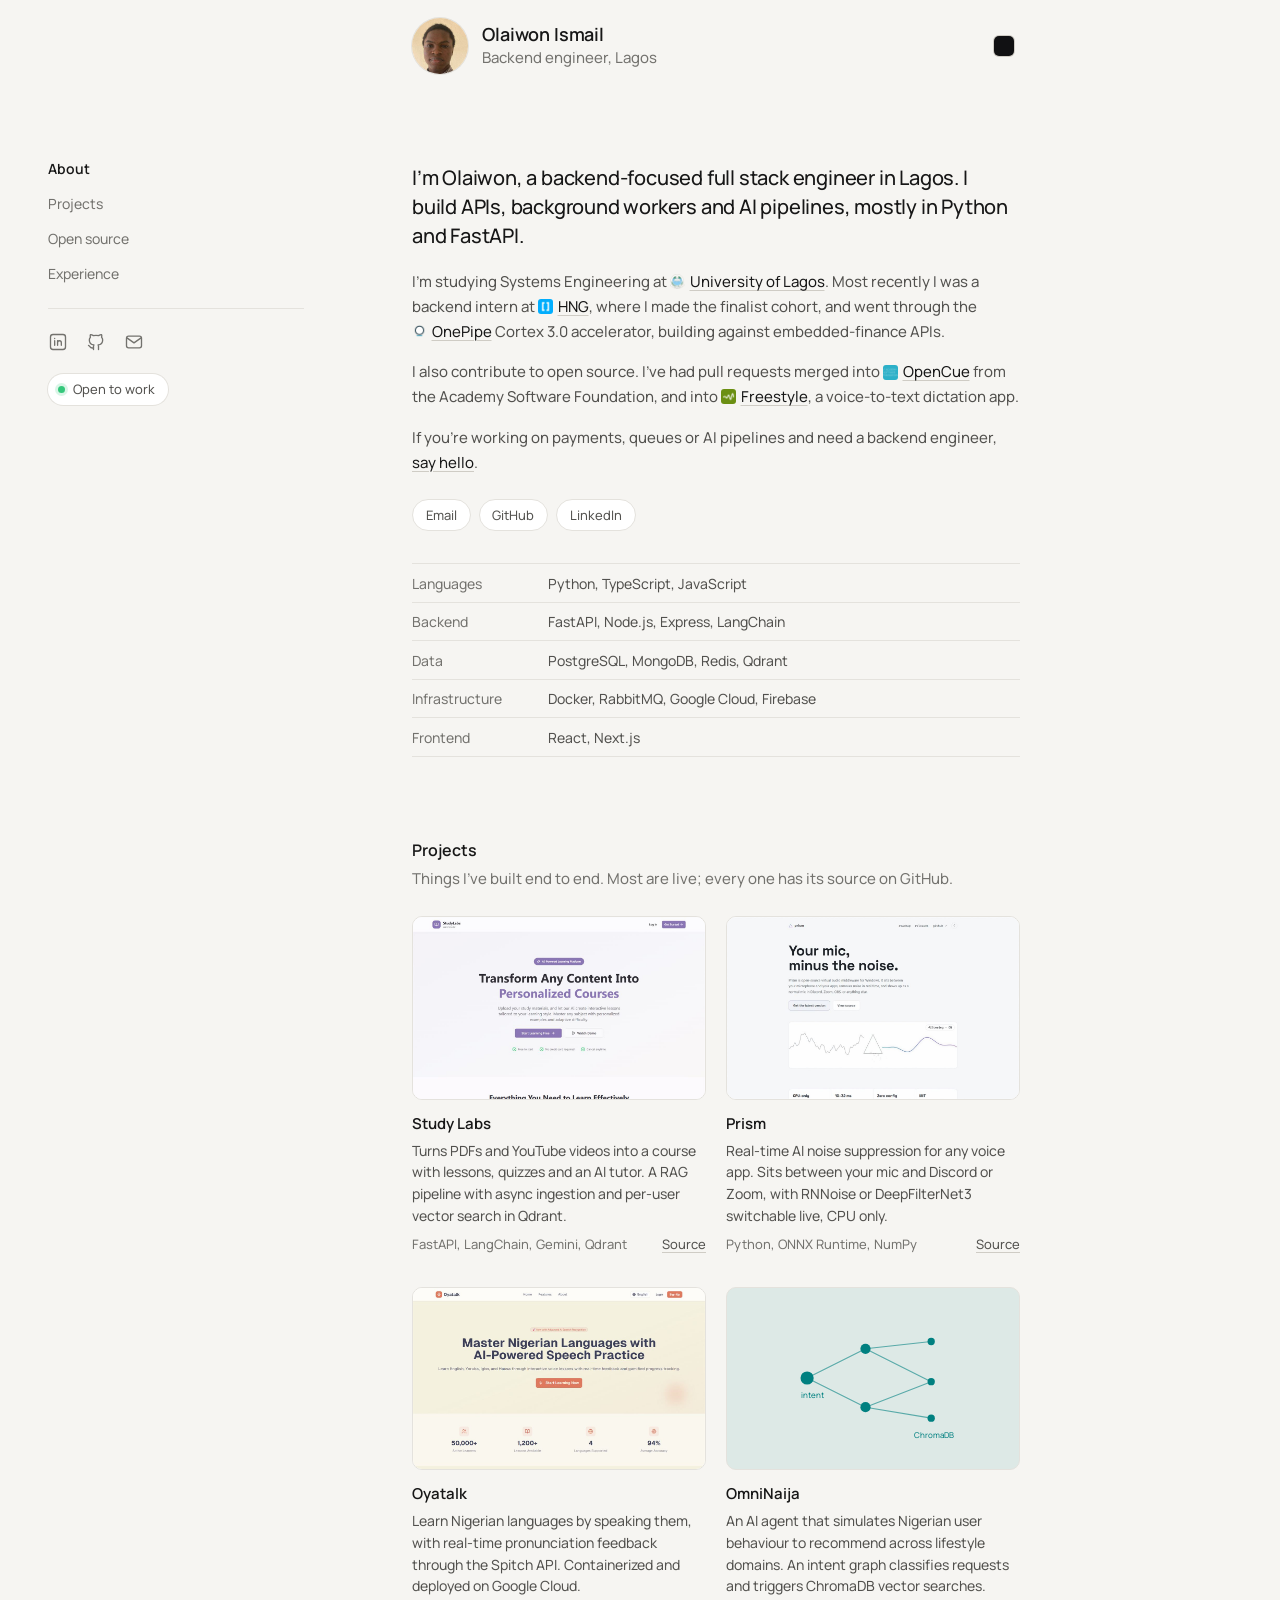
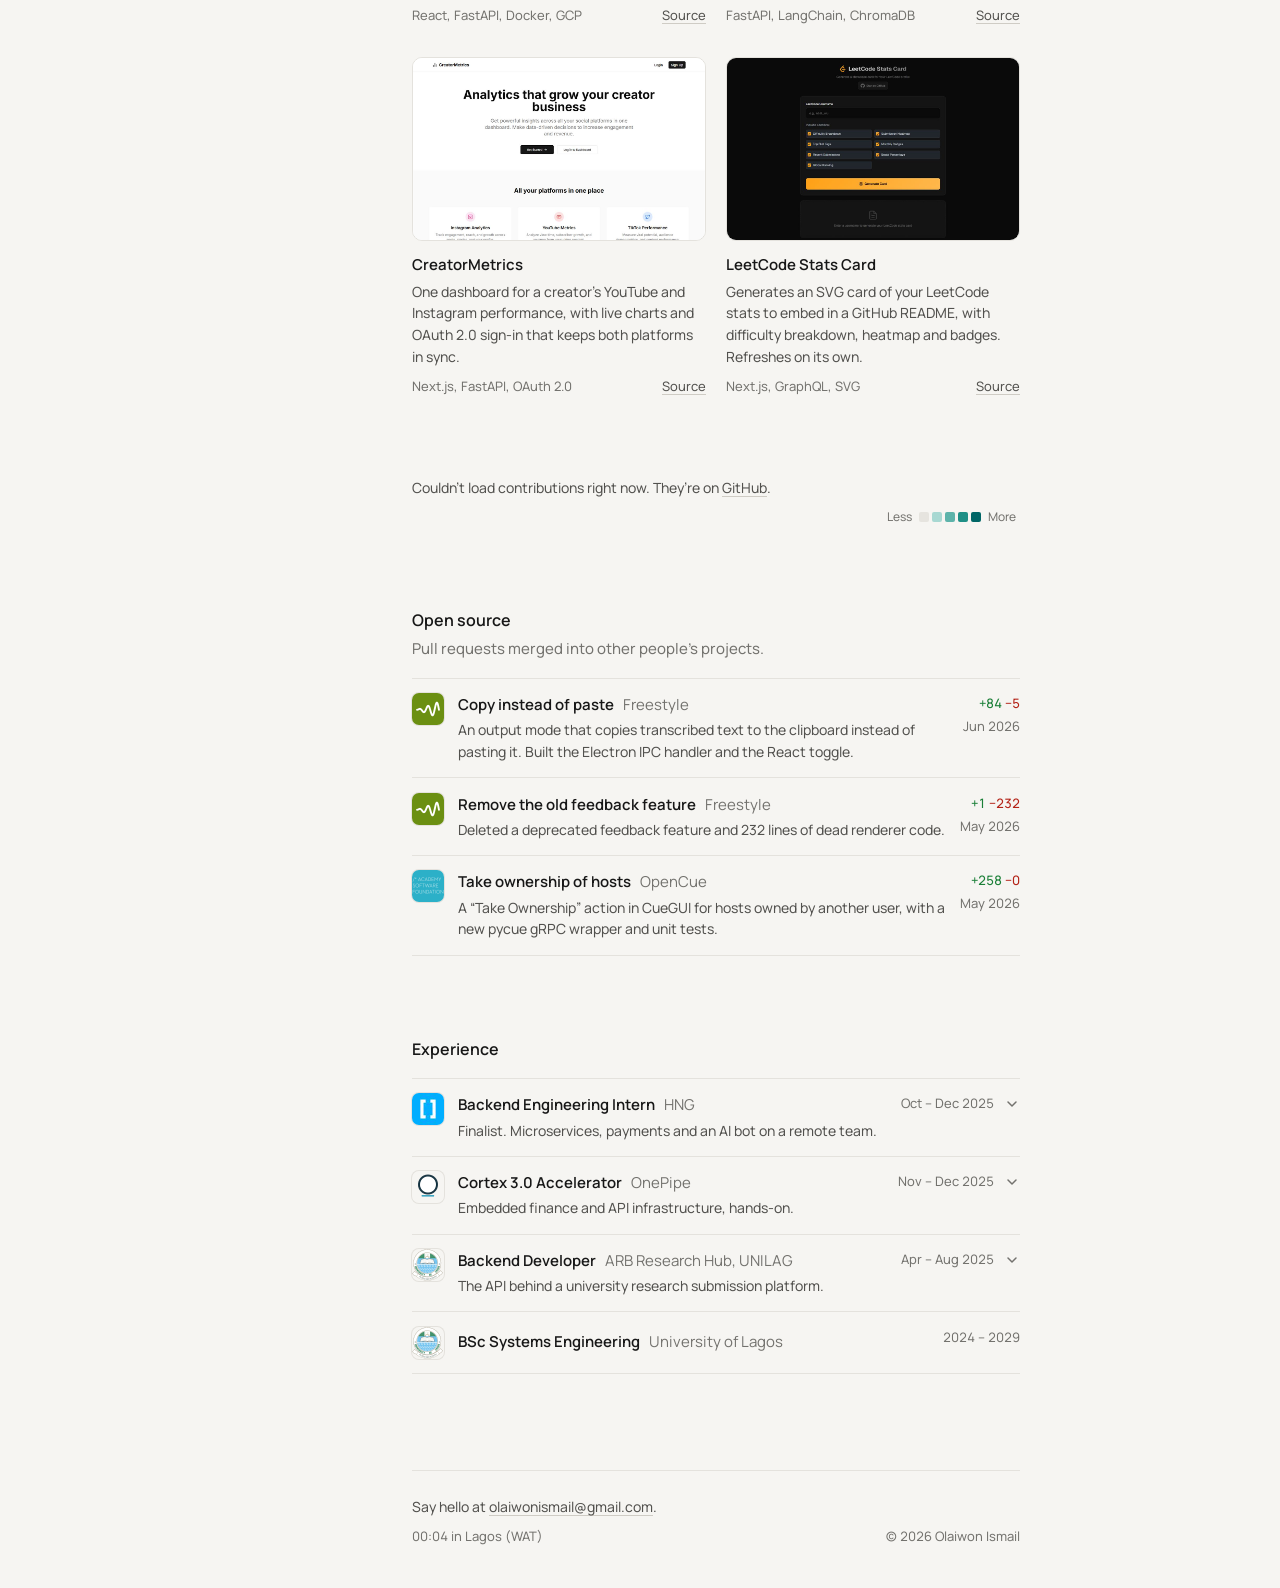
==== commit 1e7a2489: "Refactor code structure for improved readability and maintainability" ====
--- a/index.html
+++ b/index.html
@@ -4,60 +4,58 @@
 <head>
   <meta charset="UTF-8">
   <meta name="viewport" content="width=device-width, initial-scale=1.0">
-  <title>Olaiwon Ismail — Full Stack Engineer</title>
+  <title>Olaiwon Ismail — Backend Engineer in Lagos</title>
   <meta name="description"
-    content="Olaiwon Ismail — Backend-focused Full Stack Engineer based in Lagos, Nigeria. Specializing in Python, FastAPI, React, and cloud infrastructure.">
-
-  <!-- Canonical URL -->
+    content="Olaiwon Ismail is a backend-focused full stack engineer in Lagos, Nigeria, building APIs, background workers and AI pipelines with Python, FastAPI and React.">
+  <meta name="theme-color" content="#F6F5F2" media="(prefers-color-scheme: light)">
+  <meta name="theme-color" content="#111113" media="(prefers-color-scheme: dark)">
+
+  <!-- Apply saved theme before first paint -->
+  <script>
+    try {
+      var savedTheme = localStorage.getItem('theme');
+      if (savedTheme === 'light' || savedTheme === 'dark') document.documentElement.dataset.theme = savedTheme;
+    } catch (e) {}
+  </script>
+
   <link rel="canonical" href="https://olaiwon-ismail.vercel.app/">
 
   <!-- Open Graph -->
   <meta property="og:type" content="website">
-  <meta property="og:title" content="Olaiwon Ismail — Full Stack Engineer">
-  <meta property="og:description" content="Backend-focused Full Stack Engineer based in Lagos, Nigeria. Specializing in Python, FastAPI, React, and cloud infrastructure.">
+  <meta property="og:title" content="Olaiwon Ismail — Backend Engineer in Lagos">
+  <meta property="og:description" content="Backend-focused full stack engineer in Lagos, Nigeria. APIs, background workers and AI pipelines, mostly in Python and FastAPI.">
   <meta property="og:url" content="https://olaiwon-ismail.vercel.app/">
   <meta property="og:image" content="https://olaiwon-ismail.vercel.app/profile.jpg">
   <meta property="og:site_name" content="Olaiwon Ismail">
   <meta property="og:locale" content="en_US">
 
-  <!-- Twitter Card -->
-  <meta name="twitter:card" content="summary_large_image">
-  <meta name="twitter:title" content="Olaiwon Ismail — Full Stack Engineer">
-  <meta name="twitter:description" content="Backend-focused Full Stack Engineer based in Lagos, Nigeria. Specializing in Python, FastAPI, React, and cloud infrastructure.">
+  <meta name="twitter:card" content="summary">
+  <meta name="twitter:title" content="Olaiwon Ismail — Backend Engineer in Lagos">
+  <meta name="twitter:description" content="Backend-focused full stack engineer in Lagos, Nigeria. APIs, background workers and AI pipelines, mostly in Python and FastAPI.">
   <meta name="twitter:image" content="https://olaiwon-ismail.vercel.app/profile.jpg">
 
-  <!-- Favicon -->
-  <link rel="icon" href="/favicon.svg" type="image/svg+xml">
-
-  <!-- Fonts -->
+  <link rel="icon" href="images/favicon.png" type="image/png" sizes="64x64">
+  <link rel="apple-touch-icon" href="images/apple-touch-icon.png">
+
   <link rel="preconnect" href="https://fonts.googleapis.com">
   <link rel="preconnect" href="https://fonts.gstatic.com" crossorigin>
-  <link
-    href="https://fonts.googleapis.com/css2?family=Instrument+Serif:ital@0;1&family=Inter:wght@400;500;600;700;800&display=swap"
-    rel="stylesheet">
+  <link href="https://fonts.googleapis.com/css2?family=Manrope:wght@400..700&display=swap" rel="stylesheet">
+  <link rel="preconnect" href="https://github-contributions-api.jogruber.de" crossorigin>
 
   <link rel="stylesheet" href="styles.css">
 
-  <!-- Structured Data (JSON-LD) -->
   <script type="application/ld+json">
   {
     "@context": "https://schema.org",
     "@type": "Person",
     "name": "Olaiwon Ismail",
-    "jobTitle": "Full Stack Engineer",
+    "jobTitle": "Backend-focused Full Stack Engineer",
     "url": "https://olaiwon-ismail.vercel.app",
     "image": "https://olaiwon-ismail.vercel.app/profile.jpg",
     "email": "mailto:olaiwonismail@gmail.com",
-    "address": {
-      "@type": "PostalAddress",
-      "addressLocality": "Lagos",
-      "addressCountry": "NG"
-    },
-    "alumniOf": {
-      "@type": "CollegeOrUniversity",
-      "name": "University of Lagos"
-    },
-    "knowsAbout": ["Python", "FastAPI", "React", "Next.js", "TypeScript", "Node.js", "PostgreSQL", "Docker", "Google Cloud"],
+    "address": { "@type": "PostalAddress", "addressLocality": "Lagos", "addressCountry": "NG" },
+    "alumniOf": { "@type": "CollegeOrUniversity", "name": "University of Lagos" },
+    "knowsAbout": ["Python", "FastAPI", "React", "Next.js", "TypeScript", "Node.js", "PostgreSQL", "Redis", "RabbitMQ", "Docker", "Google Cloud", "LangChain"],
     "sameAs": [
       "https://github.com/olaiwonismail",
       "https://www.linkedin.com/in/ismail-olaiwon-186938324/"
@@ -67,648 +65,265 @@
 </head>
 
 <body>
-
-  <!-- ======== NAVIGATION ======== -->
-  <div class="nav-wrapper">
-    <button class="hamburger" id="menuToggle" aria-label="Toggle navigation" aria-expanded="false">
-      <span></span>
-      <span></span>
-      <span></span>
-    </button>
-    <nav class="nav" id="navMenu" aria-label="Main navigation">
-      <a href="#about" class="nav-link">About</a>
-      <a href="#experience" class="nav-link">Experience</a>
-      <a href="#projects" class="nav-link">Projects</a>
-      <a href="#opensource" class="nav-link">Open Source</a>
-      <a href="#education" class="nav-link">Education</a>
+  <a class="skip-link" href="#main">Skip to content</a>
+
+  <header class="site-header">
+    <div class="column header-row">
+      <a class="identity" href="#top" aria-label="Olaiwon Ismail, back to top">
+        <img class="avatar" src="images/avatar.jpg" alt="" width="40" height="40">
+        <span>
+          <span class="identity-name">Olaiwon Ismail</span>
+          <span class="identity-role">Backend engineer, Lagos</span>
+        </span>
+      </a>
+      <nav class="nav" aria-label="Main">
+        <a href="#projects">Projects</a>
+        <a href="#open-source">Open source</a>
+        <a href="#experience">Experience</a>
+      </nav>
+      <button class="theme-toggle" id="themeToggle" type="button" aria-label="Switch to dark theme">
+        <span class="swatch" aria-hidden="true"></span>
+      </button>
+    </div>
+  </header>
+
+  <!-- Sidebar: wide screens only -->
+  <aside class="sidebar" aria-label="Sections and links">
+    <nav class="side-nav" aria-label="Sections">
+      <a href="#top" class="side-link">About</a>
+      <a href="#projects" class="side-link">Projects</a>
+      <a href="#open-source" class="side-link">Open source</a>
+      <a href="#experience" class="side-link">Experience</a>
     </nav>
-  </div>
-
-  <!-- ======== HERO ======== -->
-  <main>
-  <header class="hero">
-    <div class="container hero-inner">
-      <div class="hero-text">
-        <p class="hero-greeting">Hi, I'm</p>
-        <h1 class="hero-name">Olaiwon Ismail</h1>
-        <p class="hero-role">Backend-Focused Full Stack Engineer</p>
-        <p class="hero-location">
-          <svg width="14" height="14" viewBox="0 0 24 24" fill="none" stroke="currentColor" stroke-width="2">
-            <path d="M21 10c0 7-9 13-9 13s-9-6-9-13a9 9 0 0 1 18 0z"></path>
-            <circle cx="12" cy="10" r="3"></circle>
-          </svg>
-          Lagos, Nigeria
-        </p>
-        <div class="hero-links">
-          <a href="mailto:olaiwonismail@gmail.com" class="btn btn-primary">
-            <svg width="18" height="18" viewBox="0 0 24 24" fill="none" stroke="currentColor" stroke-width="2"
-              stroke-linecap="round" stroke-linejoin="round" style="margin-right: 8px;">
-              <path d="M4 4h16c1.1 0 2 .9 2 2v12c0 1.1-.9 2-2 2H4c-1.1 0-2-.9-2-2V6c0-1.1.9-2 2-2z"></path>
-              <polyline points="22,6 12,13 2,6"></polyline>
+    <hr class="side-rule">
+    <ul class="side-social">
+      <li><a href="https://www.linkedin.com/in/ismail-olaiwon-186938324/" target="_blank" rel="noopener" aria-label="LinkedIn" title="LinkedIn">
+        <svg viewBox="0 0 24 24" width="20" height="20" aria-hidden="true"><rect x="3" y="3" width="18" height="18" rx="3"/><path d="M8 10.5V16M8 7.75v.01M11.5 16v-3.25a2.25 2.25 0 0 1 4.5 0V16M11.5 10.5V16"/></svg>
+      </a></li>
+      <li><a href="https://github.com/olaiwonismail" target="_blank" rel="noopener" aria-label="GitHub" title="GitHub">
+        <svg viewBox="0 0 24 24" width="20" height="20" aria-hidden="true"><path d="M9 19c-4.3 1.4-4.3-2.5-6-3m12 5v-3.5c0-1 .1-1.4-.5-2 2.8-.3 5.5-1.4 5.5-6a4.6 4.6 0 0 0-1.3-3.2 4.2 4.2 0 0 0-.1-3.2s-1.1-.3-3.5 1.3a12.3 12.3 0 0 0-6.2 0C6.5 2.8 5.4 3.1 5.4 3.1a4.2 4.2 0 0 0-.1 3.2A4.6 4.6 0 0 0 4 9.5c0 4.6 2.7 5.7 5.5 6-.6.6-.6 1.2-.5 2V21"/></svg>
+      </a></li>
+      <li><a href="mailto:olaiwonismail@gmail.com" aria-label="Email" title="Email">
+        <svg viewBox="0 0 24 24" width="20" height="20" aria-hidden="true"><rect x="3" y="5" width="18" height="14" rx="2.5"/><path d="M3.5 7l8.5 6 8.5-6"/></svg>
+      </a></li>
+    </ul>
+    <p class="status"><span class="status-dot" aria-hidden="true"></span>Open to work</p>
+  </aside>
+
+  <main id="main" class="column">
+
+    <!-- ======== ABOUT ======== -->
+    <section class="about" id="top" aria-label="About">
+      <h1 class="intro">I’m Olaiwon, a backend-focused full stack engineer in Lagos. I build APIs, background workers and AI pipelines, mostly in Python and FastAPI.</h1>
+
+      <p>I’m studying Systems Engineering at
+        <a class="org" href="https://unilag.edu.ng/" target="_blank" rel="noopener"><img src="images/logos/unilag.png" alt="" width="16" height="16">University of Lagos</a>.
+        Most recently I was a backend intern at
+        <a class="org" href="https://hng.tech/" target="_blank" rel="noopener"><img src="images/logos/hng.jpg" alt="" width="16" height="16">HNG</a>,
+        where I made the finalist cohort, and went through the
+        <a class="org" href="https://onepipe.io/" target="_blank" rel="noopener"><img src="images/logos/onepipe.png" alt="" width="16" height="16">OnePipe</a>
+        Cortex&nbsp;3.0 accelerator, building against embedded-finance APIs.</p>
+
+      <p>I also contribute to open source. I’ve had pull requests merged into
+        <a class="org" href="https://github.com/AcademySoftwareFoundation/OpenCue" target="_blank" rel="noopener"><img src="images/logos/aswf.png" alt="" width="16" height="16">OpenCue</a>
+        from the Academy Software Foundation, and into
+        <a class="org" href="https://github.com/freestyle-voice/freestyle" target="_blank" rel="noopener"><img src="images/logos/freestyle.png" alt="" width="16" height="16">Freestyle</a>,
+        a voice-to-text dictation app.</p>
+
+      <p>If you’re working on payments, queues or AI pipelines and need a backend engineer, <a href="mailto:olaiwonismail@gmail.com">say hello</a>.</p>
+
+      <ul class="links" aria-label="Elsewhere">
+        <li><a href="mailto:olaiwonismail@gmail.com">Email</a></li>
+        <li><a href="https://github.com/olaiwonismail" target="_blank" rel="noopener">GitHub</a></li>
+        <li><a href="https://www.linkedin.com/in/ismail-olaiwon-186938324/" target="_blank" rel="noopener">LinkedIn</a></li>
+      </ul>
+
+      <dl class="stack" translate="no">
+        <div><dt>Languages</dt><dd>Python, TypeScript, JavaScript</dd></div>
+        <div><dt>Backend</dt><dd>FastAPI, Node.js, Express, LangChain</dd></div>
+        <div><dt>Data</dt><dd>PostgreSQL, MongoDB, Redis, Qdrant</dd></div>
+        <div><dt>Infrastructure</dt><dd>Docker, RabbitMQ, Google Cloud, Firebase</dd></div>
+        <div><dt>Frontend</dt><dd>React, Next.js</dd></div>
+      </dl>
+    </section>
+
+    <!-- ======== PROJECTS ======== -->
+    <section class="section" id="projects" aria-labelledby="projects-title">
+      <h2 id="projects-title">Projects</h2>
+      <p class="section-lede">Things I’ve built end to end. Most are live; every one has its source on GitHub.</p>
+
+      <ul class="project-grid">
+        <li class="project">
+          <a class="cover" href="https://studylabs.vercel.app" target="_blank" rel="noopener" tabindex="-1" aria-hidden="true">
+            <img src="images/projects/study-labs.jpg" alt="" width="1120" height="700" loading="lazy">
+          </a>
+          <h3><a href="https://studylabs.vercel.app" target="_blank" rel="noopener">Study Labs</a></h3>
+          <p>Turns PDFs and YouTube videos into a course with lessons, quizzes and an AI tutor. A RAG pipeline with async ingestion and per-user vector search in Qdrant.</p>
+          <p class="project-meta"><span translate="no">FastAPI, LangChain, Gemini, Qdrant</span> <a href="https://github.com/Olaiwonismail/Study-Labs" target="_blank" rel="noopener">Source</a></p>
+        </li>
+        <li class="project">
+          <a class="cover" href="https://olaiwonismail.github.io/prism/" target="_blank" rel="noopener" tabindex="-1" aria-hidden="true">
+            <img src="images/projects/prism.jpg" alt="" width="1120" height="700" loading="lazy">
+          </a>
+          <h3><a href="https://olaiwonismail.github.io/prism/" target="_blank" rel="noopener">Prism</a></h3>
+          <p>Real-time AI noise suppression for any voice app. Sits between your mic and Discord or Zoom, with RNNoise or DeepFilterNet3 switchable live, CPU only.</p>
+          <p class="project-meta"><span translate="no">Python, ONNX Runtime, NumPy</span> <a href="https://github.com/Olaiwonismail/prism" target="_blank" rel="noopener">Source</a></p>
+        </li>
+        <li class="project">
+          <a class="cover" href="https://oya-talk-xi.vercel.app/" target="_blank" rel="noopener" tabindex="-1" aria-hidden="true">
+            <img src="images/projects/oyatalk.jpg" alt="" width="1120" height="700" loading="lazy">
+          </a>
+          <h3><a href="https://oya-talk-xi.vercel.app/" target="_blank" rel="noopener">Oyatalk</a></h3>
+          <p>Learn Nigerian languages by speaking them, with real-time pronunciation feedback through the Spitch API. Containerized and deployed on Google Cloud.</p>
+          <p class="project-meta"><span translate="no">React, FastAPI, Docker, GCP</span> <a href="https://github.com/Olaiwonismail/oya-talk" target="_blank" rel="noopener">Source</a></p>
+        </li>
+        <li class="project">
+          <a class="cover cover-drawn" href="https://github.com/Olaiwonismail/OmniNaija" target="_blank" rel="noopener" tabindex="-1" aria-hidden="true">
+            <svg viewBox="0 0 320 200" role="presentation">
+              <g class="edges">
+                <path d="M70 100 L150 60 M70 100 L150 140 M150 60 L240 50 M150 60 L240 105 M150 140 L240 105 M150 140 L240 155"/>
+              </g>
+              <g class="nodes">
+                <circle cx="70" cy="100" r="9"/><circle cx="150" cy="60" r="7"/><circle cx="150" cy="140" r="7"/>
+                <circle cx="240" cy="50" r="5"/><circle cx="240" cy="105" r="5"/><circle cx="240" cy="155" r="5"/>
+              </g>
+              <text x="62" y="128">intent</text>
+              <text x="216" y="182">ChromaDB</text>
             </svg>
-            Get in Touch
-          </a>
-          <a href="https://github.com/olaiwonismail" target="_blank" rel="noopener" class="btn btn-outline">
-            <svg width="18" height="18" viewBox="0 0 24 24" fill="none" stroke="currentColor" stroke-width="2"
-              stroke-linecap="round" stroke-linejoin="round" style="margin-right: 8px;">
-              <path
-                d="M9 19c-5 1.5-5-2.5-7-3m14 6v-3.87a3.37 3.37 0 0 0-.94-2.61c3.14-.35 6.44-1.54 6.44-7A5.44 5.44 0 0 0 20 4.77 5.07 5.07 0 0 0 19.91 1S18.73.65 16 2.48a13.38 13.38 0 0 0-7 0C6.27.65 5.09 1 5.09 1A5.07 5.07 0 0 0 5 4.77a5.44 5.44 0 0 0-1.5 3.78c0 5.42 3.3 6.61 6.44 7A3.37 3.37 0 0 0 9 18.13V22">
-              </path>
-            </svg>
-            GitHub
-          </a>
-          <a href="https://www.linkedin.com/in/ismail-olaiwon-186938324/" target="_blank" rel="noopener" class="btn btn-outline">
-            <svg width="18" height="18" viewBox="0 0 24 24" fill="none" stroke="currentColor" stroke-width="2"
-              stroke-linecap="round" stroke-linejoin="round" style="margin-right: 8px;">
-              <path d="M16 8a6 6 0 0 1 6 6v7h-4v-7a2 2 0 0 0-2-2 2 2 0 0 0-2 2v7h-4v-7a6 6 0 0 1 6-6z"></path>
-              <rect x="2" y="9" width="4" height="12"></rect>
-              <circle cx="4" cy="4" r="2"></circle>
-            </svg>
-            LinkedIn
-          </a>
+          </a>
+          <h3><a href="https://github.com/Olaiwonismail/OmniNaija" target="_blank" rel="noopener">OmniNaija</a></h3>
+          <p>An AI agent that simulates Nigerian user behaviour to recommend across lifestyle domains. An intent graph classifies requests and triggers ChromaDB vector searches.</p>
+          <p class="project-meta"><span translate="no">FastAPI, LangChain, ChromaDB</span> <a href="https://github.com/Olaiwonismail/OmniNaija" target="_blank" rel="noopener">Source</a></p>
+        </li>
+        <li class="project">
+          <a class="cover" href="https://social-dashboard-five-sandy.vercel.app" target="_blank" rel="noopener" tabindex="-1" aria-hidden="true">
+            <img src="images/projects/creator-insights.jpg" alt="" width="1120" height="700" loading="lazy">
+          </a>
+          <h3><a href="https://social-dashboard-five-sandy.vercel.app" target="_blank" rel="noopener">CreatorMetrics</a></h3>
+          <p>One dashboard for a creator’s YouTube and Instagram performance, with live charts and OAuth&nbsp;2.0 sign-in that keeps both platforms in sync.</p>
+          <p class="project-meta"><span translate="no">Next.js, FastAPI, OAuth&nbsp;2.0</span> <a href="https://github.com/Olaiwonismail/Social-Dashboard" target="_blank" rel="noopener">Source</a></p>
+        </li>
+        <li class="project">
+          <a class="cover" href="https://leetcode-git-card.vercel.app/" target="_blank" rel="noopener" tabindex="-1" aria-hidden="true">
+            <img src="images/projects/leetcode-card.jpg" alt="" width="1120" height="700" loading="lazy">
+          </a>
+          <h3><a href="https://leetcode-git-card.vercel.app/" target="_blank" rel="noopener">LeetCode Stats Card</a></h3>
+          <p>Generates an SVG card of your LeetCode stats to embed in a GitHub README, with difficulty breakdown, heatmap and badges. Refreshes on its own.</p>
+          <p class="project-meta"><span translate="no">Next.js, GraphQL, SVG</span> <a href="https://github.com/Olaiwonismail/leetcode-stats" target="_blank" rel="noopener">Source</a></p>
+        </li>
+      </ul>
+    </section>
+
+    <!-- ======== GITHUB ACTIVITY ======== -->
+    <section class="section activity" aria-labelledby="activity-title">
+      <h2 class="visually-hidden" id="activity-title">GitHub activity</h2>
+      <p class="activity-summary" id="activitySummary">Contributions on <a href="https://github.com/olaiwonismail" target="_blank" rel="noopener">GitHub</a>.</p>
+      <div class="heatmap-scroll">
+        <div class="heatmap" id="heatmap" role="img" aria-label="GitHub contribution heatmap for the last year"></div>
+      </div>
+      <div class="heatmap-legend" aria-hidden="true">
+        <span>Less</span><i data-level="0"></i><i data-level="1"></i><i data-level="2"></i><i data-level="3"></i><i data-level="4"></i><span>More</span>
+      </div>
+    </section>
+
+    <!-- ======== OPEN SOURCE ======== -->
+    <section class="section" id="open-source" aria-labelledby="open-source-title">
+      <h2 id="open-source-title">Open source</h2>
+      <p class="section-lede">Pull requests merged into other people’s projects.</p>
+      <ul class="rows">
+        <li class="row">
+          <img class="row-logo" src="images/logos/freestyle.png" alt="" width="32" height="32" loading="lazy">
+          <div class="row-main">
+            <p class="row-title"><a href="https://github.com/freestyle-voice/freestyle/pull/141" target="_blank" rel="noopener">Copy instead of paste</a> <span class="row-org">Freestyle</span></p>
+            <p class="row-desc">An output mode that copies transcribed text to the clipboard instead of pasting it. Built the Electron IPC handler and the React toggle.</p>
+          </div>
+          <p class="row-side"><span class="diff"><span class="add">+84</span> <span class="del">−5</span></span><time datetime="2026-06-02">Jun 2026</time></p>
+        </li>
+        <li class="row">
+          <img class="row-logo" src="images/logos/freestyle.png" alt="" width="32" height="32" loading="lazy">
+          <div class="row-main">
+            <p class="row-title"><a href="https://github.com/freestyle-voice/freestyle/pull/74" target="_blank" rel="noopener">Remove the old feedback feature</a> <span class="row-org">Freestyle</span></p>
+            <p class="row-desc">Deleted a deprecated feedback feature and 232 lines of dead renderer code.</p>
+          </div>
+          <p class="row-side"><span class="diff"><span class="add">+1</span> <span class="del">−232</span></span><time datetime="2026-05-30">May 2026</time></p>
+        </li>
+        <li class="row">
+          <img class="row-logo" src="images/logos/aswf.png" alt="" width="32" height="32" loading="lazy">
+          <div class="row-main">
+            <p class="row-title"><a href="https://github.com/AcademySoftwareFoundation/OpenCue/pull/2340" target="_blank" rel="noopener">Take ownership of hosts</a> <span class="row-org">OpenCue</span></p>
+            <p class="row-desc">A “Take Ownership” action in CueGUI for hosts owned by another user, with a new pycue gRPC wrapper and unit tests.</p>
+          </div>
+          <p class="row-side"><span class="diff"><span class="add">+258</span> <span class="del">−0</span></span><time datetime="2026-05-18">May 2026</time></p>
+        </li>
+      </ul>
+    </section>
+
+    <!-- ======== EXPERIENCE ======== -->
+    <section class="section" id="experience" aria-labelledby="experience-title">
+      <h2 id="experience-title">Experience</h2>
+      <div class="rows">
+        <details class="row job">
+          <summary>
+            <img class="row-logo" src="images/logos/hng.jpg" alt="" width="32" height="32" loading="lazy">
+            <span class="row-main">
+              <span class="row-title">Backend Engineering Intern <span class="row-org">HNG</span></span>
+              <span class="row-desc">Finalist. Microservices, payments and an AI bot on a remote team.</span>
+            </span>
+            <span class="row-side"><span class="dates">Oct – Dec 2025</span><svg class="chevron" viewBox="0 0 16 16" width="16" height="16" aria-hidden="true"><path d="M4 6l4 4 4-4"/></svg></span>
+          </summary>
+          <ul class="job-points">
+            <li>Built an async email microservice with FastAPI and RabbitMQ for background notifications.</li>
+            <li>Developed a transactional wallet backend with Paystack webhook validation.</li>
+            <li>Built a Gemini-powered bot service that processes chat events for Telex.im.</li>
+            <li>Used Redis and Docker across services on a fast-moving remote team.</li>
+          </ul>
+        </details>
+        <details class="row job">
+          <summary>
+            <img class="row-logo" src="images/logos/onepipe.png" alt="" width="32" height="32" loading="lazy">
+            <span class="row-main">
+              <span class="row-title">Cortex&nbsp;3.0 Accelerator <span class="row-org">OnePipe</span></span>
+              <span class="row-desc">Embedded finance and API infrastructure, hands-on.</span>
+            </span>
+            <span class="row-side"><span class="dates">Nov – Dec 2025</span><svg class="chevron" viewBox="0 0 16 16" width="16" height="16" aria-hidden="true"><path d="M4 6l4 4 4-4"/></svg></span>
+          </summary>
+          <ul class="job-points">
+            <li>Built against OnePipe’s Unified API for embedded finance.</li>
+            <li>Simulated core banking: virtual account generation, wallet transfers and bill payments inside fintech apps.</li>
+          </ul>
+        </details>
+        <details class="row job">
+          <summary>
+            <img class="row-logo" src="images/logos/unilag.png" alt="" width="32" height="32" loading="lazy">
+            <span class="row-main">
+              <span class="row-title">Backend Developer <span class="row-org">ARB Research Hub, UNILAG</span></span>
+              <span class="row-desc">The API behind a university research submission platform.</span>
+            </span>
+            <span class="row-side"><span class="dates">Apr – Aug 2025</span><svg class="chevron" viewBox="0 0 16 16" width="16" height="16" aria-hidden="true"><path d="M4 6l4 4 4-4"/></svg></span>
+          </summary>
+          <ul class="job-points">
+            <li>FastAPI endpoints for auth, email verification, research submissions and file upload, with role-based access control.</li>
+            <li>PostgreSQL with SQLAlchemy, Redis caching, Firebase Admin for verification and Google Cloud Storage for files.</li>
+            <li>JWT and Pydantic validation, plus milestone tracking and a personalised analytics endpoint.</li>
+          </ul>
+        </details>
+        <div class="row edu">
+          <img class="row-logo" src="images/logos/unilag.png" alt="" width="32" height="32" loading="lazy">
+          <span class="row-main">
+            <span class="row-title">BSc Systems Engineering <span class="row-org">University of Lagos</span></span>
+          </span>
+          <span class="row-side"><span class="dates">2024 – 2029</span></span>
         </div>
       </div>
-      <div class="hero-photo">
-        <div class="photo-frame">
-          <img src="profile.jpg" alt="Photo of Olaiwon Ismail, Full Stack Engineer based in Lagos, Nigeria" width="280" height="280">
-        </div>
-      </div>
-    </div>
-  </header>
-
-  <!-- ======== ABOUT ======== -->
-  <section id="about" class="section">
-    <div class="container">
-      <h2 class="section-label">About</h2>
-      <div class="about-grid">
-        <div class="about-text">
-          <p>
-            Systems Engineering student who builds production-ready applications that solve real user problems.
-            I thrive in high-pressure remote teams, shipping resilient code quickly.
-          </p>
-        </div>
-        <div class="skills-column">
-          <div class="skill-group">
-            <h3>
-              <svg width="16" height="16" viewBox="0 0 24 24" fill="none" stroke="currentColor" stroke-width="2"
-                stroke-linecap="round" stroke-linejoin="round">
-                <polyline points="16 18 22 12 16 6"></polyline>
-                <polyline points="8 6 2 12 8 18"></polyline>
-              </svg>
-              Languages
-            </h3>
-            <div class="skill-tags">
-              <span><svg width="12" height="12" viewBox="0 0 24 24" fill="currentColor"
-                  style="margin-right:4px; vertical-align:-2px;">
-                  <path
-                    d="M14.25.18l.9.2.73.26.59.3.45.32.34.34.25.34.16.33.1.3.04.26.02.2-.01.13V8.5l-.05.63-.13.55-.21.46-.26.38-.3.31-.33.25-.35.19-.35.14-.33.1-.3.07-.26.04-.21.02H8.77l-.69.05-.59.14-.5.22-.41.27-.33.32-.27.35-.2.36-.15.37-.1.35-.07.32-.04.27-.02.21v3.06H3.17l-.21-.03-.28-.07-.32-.12-.35-.18-.36-.26-.36-.36-.35-.46-.32-.59-.28-.73-.21-.88-.14-1.05-.05-1.23.06-1.22.16-1.04.24-.87.32-.71.36-.57.4-.44.42-.33.42-.24.4-.16.36-.1.32-.05.24-.01h.16l.06.01h8.16v-.83H6.18l-.01-2.75-.02-.37.05-.34.11-.31.17-.28.25-.26.31-.23.38-.2.44-.18.51-.15.58-.12.64-.1.71-.06.77-.04.84-.02 1.27.05zm-6.3 1.98l-.23.33-.08.41.08.41.23.34.33.22.41.09.41-.09.33-.22.23-.34.08-.41-.08-.41-.23-.33-.33-.22-.41-.09-.41.09zm13.09 3.95l.28.06.32.12.35.18.36.27.36.35.35.47.32.59.28.73.21.88.14 1.04.05 1.23-.06 1.23-.16 1.04-.24.86-.32.71-.36.57-.4.45-.42.33-.42.24-.4.16-.36.09-.32.05-.24.02-.16-.01h-8.22v.82h5.84l.01 2.76.02.36-.05.34-.11.31-.17.29-.25.25-.31.24-.38.2-.44.17-.51.15-.58.13-.64.09-.71.07-.77.04-.84.01-1.27-.04-1.07-.14-.9-.2-.73-.25-.59-.3-.45-.33-.34-.34-.25-.34-.16-.33-.1-.3-.04-.25-.02-.2.01-.13v-5.34l.05-.64.13-.54.21-.46.26-.38.3-.32.33-.24.35-.2.35-.14.33-.1.3-.06.26-.04.21-.02.13-.01h5.84l.69-.05.59-.14.5-.21.41-.28.33-.32.27-.35.2-.36.15-.36.1-.35.07-.32.04-.28.02-.21V6.07h2.09l.14.01zm-6.47 14.25l-.23.33-.08.41.08.41.23.33.33.23.41.08.41-.08.33-.23.23-.33.08-.41-.08-.41-.23-.33-.33-.23-.41-.08-.41.08z" />
-                </svg>Python</span>
-              <span><svg width="12" height="12" viewBox="0 0 24 24" fill="currentColor"
-                  style="margin-right:4px; vertical-align:-2px;">
-                  <path
-                    d="M0 0h24v24H0V0zm22.034 18.276c-.175-1.095-.888-2.015-3.003-2.873-.736-.345-1.554-.585-1.797-1.14-.091-.33-.105-.51-.046-.705.15-.646.915-.84 1.515-.66.39.12.75.42.976.9 1.034-.676 1.034-.676 1.755-1.125-.27-.42-.404-.601-.586-.78-.63-.705-1.469-1.065-2.834-1.034l-.705.089c-.676.165-1.32.525-1.71 1.005-1.14 1.291-.811 3.541.569 4.471 1.365 1.02 3.361 1.244 3.616 2.205.24 1.17-.87 1.545-1.966 1.41-.811-.18-1.26-.586-1.755-1.336l-1.83 1.051c.21.48.45.689.81 1.109 1.74 1.756 6.09 1.666 6.871-1.004.029-.09.24-.705.074-1.65l.046.067zm-8.983-7.245h-2.248c0 1.938-.009 3.864-.009 5.805 0 1.232.063 2.363-.138 2.711-.33.689-1.18.601-1.566.48-.396-.196-.597-.466-.83-.855-.063-.105-.11-.196-.127-.196l-1.825 1.125c.305.63.75 1.172 1.324 1.517.855.51 2.004.675 3.207.405.783-.226 1.458-.691 1.811-1.411.51-.93.402-2.07.397-3.346.012-2.054 0-4.109 0-6.179l.004-.056z" />
-                </svg>JavaScript</span>
-              <span><svg width="12" height="12" viewBox="0 0 24 24" fill="currentColor"
-                  style="margin-right:4px; vertical-align:-2px;">
-                  <path
-                    d="M1.125 0C.502 0 0 .502 0 1.125v21.75C0 23.498.502 24 1.125 24h21.75c.623 0 1.125-.502 1.125-1.125V1.125C24 .502 23.498 0 22.875 0zm17.363 9.75c.612 0 1.154.037 1.627.111a6.38 6.38 0 0 1 1.306.34v2.458a3.95 3.95 0 0 0-.643-.361 5.093 5.093 0 0 0-.717-.26 5.453 5.453 0 0 0-1.426-.2c-.3 0-.573.028-.819.086a2.1 2.1 0 0 0-.623.242c-.17.104-.3.229-.393.374a.888.888 0 0 0-.14.49c0 .196.053.373.156.529.104.156.252.304.443.444s.423.276.696.41c.273.135.582.274.926.416.47.197.892.407 1.266.628.374.222.695.473.963.753.268.279.472.598.614.957.142.359.214.776.214 1.253 0 .657-.125 1.21-.373 1.656a3.033 3.033 0 0 1-1.012 1.085 4.38 4.38 0 0 1-1.487.596c-.566.12-1.163.18-1.79.18a9.916 9.916 0 0 1-1.84-.164 5.544 5.544 0 0 1-1.512-.493v-2.63a5.033 5.033 0 0 0 3.237 1.2c.333 0 .624-.03.872-.09.249-.06.456-.144.623-.25.166-.108.29-.234.373-.38a1.023 1.023 0 0 0-.074-1.089 2.12 2.12 0 0 0-.537-.5 5.597 5.597 0 0 0-.807-.444 27.72 27.72 0 0 0-1.007-.436c-.918-.383-1.602-.852-2.053-1.405-.45-.553-.676-1.222-.676-2.005 0-.614.123-1.141.369-1.582.246-.441.58-.804 1.004-1.089a4.494 4.494 0 0 1 1.47-.629 7.536 7.536 0 0 1 1.77-.201zm-15.113.188h9.563v2.166H9.506v9.646H6.789v-9.646H3.375z" />
-                </svg>TypeScript</span>
-            </div>
-          </div>
-          <div class="skill-group">
-            <h3>
-              <svg width="16" height="16" viewBox="0 0 24 24" fill="none" stroke="currentColor" stroke-width="2"
-                stroke-linecap="round" stroke-linejoin="round">
-                <rect x="2" y="2" width="20" height="8" rx="2" ry="2"></rect>
-                <rect x="2" y="14" width="20" height="8" rx="2" ry="2"></rect>
-                <line x1="6" y1="6" x2="6.01" y2="6"></line>
-                <line x1="6" y1="18" x2="6.01" y2="18"></line>
-              </svg>
-              Backend
-            </h3>
-            <div class="skill-tags">
-              <span><svg width="12" height="12" viewBox="0 0 24 24" fill="currentColor"
-                  style="margin-right:4px; vertical-align:-2px;">
-                  <path
-                    d="M12 .0387C5.3729.0384.0003 5.3931 0 11.9988c-.001 6.6066 5.372 11.9628 12 11.9625 6.628.0003 12.001-5.3559 12-11.9625-.0003-6.6057-5.3729-11.9604-12-11.96m-.829 5.4153h7.55l-7.5805 5.3284h5.1828L5.279 18.5436q2.9466-6.5444 5.892-13.0896" />
-                </svg>FastAPI</span>
-              <span><svg width="12" height="12" viewBox="0 0 24 24" fill="currentColor"
-                  style="margin-right:4px; vertical-align:-2px;">
-                  <path
-                    d="M11.998,24c-0.321,0-0.641-0.084-0.922-0.247l-2.936-1.737c-0.438-0.245-0.224-0.332-0.08-0.383 c0.585-0.203,0.703-0.25,1.328-0.604c0.065-0.037,0.151-0.023,0.218,0.017l2.256,1.339c0.082,0.045,0.197,0.045,0.272,0l8.795-5.076 c0.082-0.047,0.134-0.141,0.134-0.238V6.921c0-0.099-0.053-0.192-0.137-0.242l-8.791-5.072c-0.081-0.047-0.189-0.047-0.271,0 L3.075,6.68C2.99,6.729,2.936,6.825,2.936,6.921v10.15c0,0.097,0.054,0.189,0.139,0.235l2.409,1.392 c1.307,0.654,2.108-0.116,2.108-0.89V7.787c0-0.142,0.114-0.253,0.256-0.253h1.115c0.139,0,0.255,0.112,0.255,0.253v10.021 c0,1.745-0.95,2.745-2.604,2.745c-0.508,0-0.909,0-2.026-0.551L2.28,18.675c-0.57-0.329-0.922-0.945-0.922-1.604V6.921 c0-0.659,0.353-1.275,0.922-1.603l8.795-5.082c0.557-0.315,1.296-0.315,1.848,0l8.794,5.082c0.57,0.329,0.924,0.944,0.924,1.603 v10.15c0,0.659-0.354,1.273-0.924,1.604l-8.794,5.078C12.643,23.916,12.324,24,11.998,24z M19.099,13.993 c0-1.9-1.284-2.406-3.987-2.763c-2.731-0.361-3.009-0.548-3.009-1.187c0-0.528,0.235-1.233,2.258-1.233 c1.807,0,2.473,0.389,2.747,1.607c0.024,0.115,0.129,0.199,0.247,0.199h1.141c0.071,0,0.138-0.031,0.186-0.081 c0.048-0.054,0.074-0.123,0.067-0.196c-0.177-2.098-1.571-3.076-4.388-3.076c-2.508,0-4.004,1.058-4.004,2.833 c0,1.925,1.488,2.457,3.895,2.695c2.88,0.282,3.103,0.703,3.103,1.269c0,0.983-0.789,1.402-2.642,1.402 c-2.327,0-2.839-0.584-3.011-1.742c-0.02-0.124-0.126-0.215-0.253-0.215h-1.137c-0.141,0-0.254,0.112-0.254,0.253 c0,1.482,0.806,3.248,4.655,3.248C17.501,17.007,19.099,15.91,19.099,13.993z" />
-                </svg>Node.js</span>
-              <span><svg width="12" height="12" viewBox="0 0 24 24" fill="currentColor"
-                  style="margin-right:4px; vertical-align:-2px;">
-                  <path
-                    d="M24 18.588a1.529 1.529 0 01-1.895-.72l-3.45-4.771-.5-.667-4.003 5.444a1.466 1.466 0 01-1.802.708l5.158-6.92-4.798-6.251a1.595 1.595 0 011.9.666l3.576 4.83 3.596-4.81a1.435 1.435 0 011.788-.668L21.708 7.9l-2.522 3.283a.666.666 0 000 .994l4.804 6.412zM.002 11.576l.42-2.075c1.154-4.103 5.858-5.81 9.094-3.27 1.895 1.489 2.368 3.597 2.275 5.973H1.116C.943 16.447 4.005 19.009 7.92 17.7a4.078 4.078 0 002.582-2.876c.207-.666.548-.78 1.174-.588a5.417 5.417 0 01-2.589 3.957 6.272 6.272 0 01-7.306-.933 6.575 6.575 0 01-1.64-3.858c0-.235-.08-.455-.134-.666A88.33 88.33 0 010 11.577zm1.127-.286h9.654c-.06-3.076-2.001-5.258-4.59-5.278-2.882-.04-4.944 2.094-5.071 5.264z" />
-                </svg>Express</span>
-              <span><svg width="12" height="12" viewBox="0 0 24 24" fill="currentColor"
-                  style="margin-right:4px; vertical-align:-2px;">
-                  <path
-                    d="M6.0988 5.9175C2.7359 5.9175 0 8.6462 0 12s2.736 6.0825 6.0988 6.0825h11.8024C21.2641 18.0825 24 15.3538 24 12s-2.736-6.0825-6.0988-6.0825ZM5.9774 7.851c.493.0124 1.02.2496 1.273.6228.3673.4592.4778 1.0668.8944 1.4932.5604.6118 1.199 1.1505 1.7161 1.802.4892.5954.8386 1.2937 1.1436 1.9975.1244.2335.1257.5202.31.7197.0908.1204.5346.4483.4383.5645.0555.1204.4702.286.3263.4027-.1944.04-.4129.0476-.5616-.1074-.0549.126-.183.0596-.2819.0432a4 4 0 0 0-.025.0736c-.3288.0219-.5754-.3126-.732-.565-.3111-.168-.6642-.2702-.982-.446-.0182.2895.0452.6485-.231.8353-.014.5565.8436.0656.9222.4804-.061.0067-.1286-.0095-.1774.0373-.2239.2172-.4805-.1645-.7385-.007-.3464.174-.3808.3161-.8096.352-.0237-.0359-.0143-.0592.0059-.0811.1207-.1399.1295-.3046.3356-.3643-.2122-.0334-.3899.0833-.5686.1757-.2323.095-.2304-.2141-.5878.0164-.0396-.0322-.0208-.0615.0018-.0864.0908-.1107.2102-.127.345-.1208-.663-.3686-.9751.4507-1.2813.0432-.092.0243-.1265.1068-.1845.1652-.05-.0548-.0123-.1212-.0099-.1857-.0598-.028-.1356-.041-.1179-.1366-.1171-.0395-.1988.0295-.286.0952-.0787-.0608.0532-.1492.0776-.2125.0702-.1216.23-.025.3111-.1126.2306-.1308.552.0814.8155.0455.203.0255.4544-.1825.3526-.39-.2171-.2767-.179-.6386-.1839-.9695-.0268-.1929-.491-.4382-.6252-.6462-.1659-.1873-.295-.4047-.4243-.6182-.4666-.9008-.3198-2.0584-.9077-2.8947-.266.1466-.6125.0774-.8418-.119-.1238.1125-.1292.2598-.139.4161-.297-.2962-.2593-.8559-.022-1.1855.0969-.1302.2127-.2373.342-.3316.0292-.0213.0391-.0419.0385-.0747.1174-.5267.5764-.7391 1.0694-.7267m12.4071.46c.5575 0 1.0806.2159 1.474.6082s.61.9145.61 1.4704c0 .556-.2167 1.078-.61 1.4698v.0006l-.902.8995a2.08 2.08 0 0 1-.8597.5166l-.0164.0047-.0058.0164a2.05 2.05 0 0 1-.474.7308l-.9018.8995c-.3934.3924-.917.6083-1.4745.6083s-1.0806-.216-1.474-.6083c-.813-.8107-.813-2.1294 0-2.9402l.9019-.8995a2.056 2.056 0 0 1 .858-.5143l.017-.0053.0058-.0158a2.07 2.07 0 0 1 .4752-.7337l.9018-.8995c.3934-.3924.9171-.6083 1.4745-.6083zm0 .8965a1.18 1.18 0 0 0-.8388.3462l-.9018.8995a1.181 1.181 0 0 0-.3427.9252l.0053.0572c.0323.2652.149.5044.3374.6917.13.1296.2733.2114.4471.2686a.9.9 0 0 1 .014.1582.884.884 0 0 1-.2609.6304l-.0554.0554c-.3013-.1028-.5525-.253-.7794-.4792a2.06 2.06 0 0 1-.5761-1.0968l-.0099-.0578-.0461.0368a1.1 1.1 0 0 0-.0876.0794l-.9024.8995c-.4623.461-.4623 1.212 0 1.673.2311.2305.535.346.8394.3461.3043 0 .6077-.1156.8388-.3462l.9019-.8995c.4623-.461.4623-1.2113 0-1.673a1.17 1.17 0 0 0-.4367-.2749 1 1 0 0 1-.014-.1611c0-.2591.1023-.505.2901-.6923.3019.1028.57.2694.7962.495.3007.2999.4994.679.5756 1.0968l.0105.0578.0455-.0373a1.1 1.1 0 0 0 .0887-.0794l.902-.8996c.4622-.461.4628-1.2124 0-1.6735a1.18 1.18 0 0 0-.8395-.3462Zm-9.973 5.1567-.0006.0006c-.0793.3078-.1048.8318-.506.847-.033.1776.1228.2445.2655.1874.141-.0645.2081.0508.2557.1657.2177.0317.5394-.0725.5516-.3298-.325-.1867-.4253-.5418-.5662-.8709" />
-                </svg>LangChain</span>
-            </div>
-          </div>
-          <div class="skill-group">
-            <h3>
-              <svg width="16" height="16" viewBox="0 0 24 24" fill="none" stroke="currentColor" stroke-width="2"
-                stroke-linecap="round" stroke-linejoin="round">
-                <rect x="2" y="3" width="20" height="14" rx="2" ry="2"></rect>
-                <line x1="8" y1="21" x2="16" y2="21"></line>
-                <line x1="12" y1="17" x2="12" y2="21"></line>
-              </svg>
-              Frontend
-            </h3>
-            <div class="skill-tags">
-              <span><svg width="12" height="12" viewBox="0 0 24 24" fill="currentColor"
-                  style="margin-right:4px; vertical-align:-2px;">
-                  <path
-                    d="M14.23 12.004a2.236 2.236 0 0 1-2.235 2.236 2.236 2.236 0 0 1-2.236-2.236 2.236 2.236 0 0 1 2.235-2.236 2.236 2.236 0 0 1 2.236 2.236zm2.648-10.69c-1.346 0-3.107.96-4.888 2.622-1.78-1.653-3.542-2.602-4.887-2.602-.41 0-.783.093-1.106.278-1.375.793-1.683 3.264-.973 6.365C1.98 8.917 0 10.42 0 12.004c0 1.59 1.99 3.097 5.043 4.03-.704 3.113-.39 5.588.988 6.38.32.187.69.275 1.102.275 1.345 0 3.107-.96 4.888-2.624 1.78 1.654 3.542 2.603 4.887 2.603.41 0 .783-.09 1.106-.275 1.374-.792 1.683-3.263.973-6.365C22.02 15.096 24 13.59 24 12.004c0-1.59-1.99-3.097-5.043-4.032.704-3.11.39-5.587-.988-6.38-.318-.184-.688-.277-1.092-.278zm-.005 1.09v.006c.225 0 .406.044.558.127.666.382.955 1.835.73 3.704-.054.46-.142.945-.25 1.44-.96-.236-2.006-.417-3.107-.534-.66-.905-1.345-1.727-2.035-2.447 1.592-1.48 3.087-2.292 4.105-2.295zm-9.77.02c1.012 0 2.514.808 4.11 2.28-.686.72-1.37 1.537-2.02 2.442-1.107.117-2.154.298-3.113.538-.112-.49-.195-.964-.254-1.42-.23-1.868.054-3.32.714-3.707.19-.09.4-.127.563-.132zm4.882 3.05c.455.468.91.992 1.36 1.564-.44-.02-.89-.034-1.345-.034-.46 0-.915.01-1.36.034.44-.572.895-1.096 1.345-1.565zM12 8.1c.74 0 1.477.034 2.202.093.406.582.802 1.203 1.183 1.86.372.64.71 1.29 1.018 1.946-.308.655-.646 1.31-1.013 1.95-.38.66-.773 1.288-1.18 1.87-.728.063-1.466.098-2.21.098-.74 0-1.477-.035-2.202-.093-.406-.582-.802-1.204-1.183-1.86-.372-.64-.71-1.29-1.018-1.946.303-.657.646-1.313 1.013-1.954.38-.66.773-1.286 1.18-1.868.728-.064 1.466-.098 2.21-.098zm-3.635.254c-.24.377-.48.763-.704 1.16-.225.39-.435.782-.635 1.174-.265-.656-.49-1.31-.676-1.947.64-.15 1.315-.283 2.015-.386zm7.26 0c.695.103 1.365.23 2.006.387-.18.632-.405 1.282-.66 1.933-.2-.39-.41-.783-.64-1.174-.225-.392-.465-.774-.705-1.146zm3.063.675c.484.15.944.317 1.375.498 1.732.74 2.852 1.708 2.852 2.476-.005.768-1.125 1.74-2.857 2.475-.42.18-.88.342-1.355.493-.28-.958-.646-1.956-1.1-2.98.45-1.017.81-2.01 1.085-2.964zm-13.395.004c.278.96.645 1.957 1.1 2.98-.45 1.017-.812 2.01-1.086 2.964-.484-.15-.944-.318-1.37-.5-1.732-.737-2.852-1.706-2.852-2.474 0-.768 1.12-1.742 2.852-2.476.42-.18.88-.342 1.356-.494zm11.678 4.28c.265.657.49 1.312.676 1.948-.64.157-1.316.29-2.016.39.24-.375.48-.762.705-1.158.225-.39.435-.788.636-1.18zm-9.945.02c.2.392.41.783.64 1.175.23.39.465.772.705 1.143-.695-.102-1.365-.23-2.006-.386.18-.63.406-1.282.66-1.933zM17.92 16.32c.112.493.2.968.254 1.423.23 1.868-.054 3.32-.714 3.708-.147.09-.338.128-.563.128-1.012 0-2.514-.807-4.11-2.28.686-.72 1.37-1.536 2.02-2.44 1.107-.118 2.154-.3 3.113-.54zm-11.83.01c.96.234 2.006.415 3.107.532.66.905 1.345 1.727 2.035 2.446-1.595 1.483-3.092 2.295-4.11 2.295-.22-.005-.406-.05-.553-.132-.666-.38-.955-1.834-.73-3.703.054-.46.142-.944.25-1.438zm4.56.64c.44.02.89.034 1.345.034.46 0 .915-.01 1.36-.034-.44.572-.895 1.095-1.345 1.565-.455-.47-.91-.993-1.36-1.565z" />
-                </svg>React</span>
-              <span><svg width="12" height="12" viewBox="0 0 24 24" fill="currentColor"
-                  style="margin-right:4px; vertical-align:-2px;">
-                  <path
-                    d="M18.665 21.978C16.758 23.255 14.465 24 12 24 5.377 24 0 18.623 0 12S5.377 0 12 0s12 5.377 12 12c0 3.583-1.574 6.801-4.067 9.001L9.219 7.2H7.2v9.596h1.615V9.251l9.85 12.727Zm-3.332-8.533 1.6 2.061V7.2h-1.6v6.245Z" />
-                </svg>Next.js</span>
-              <span><svg width="12" height="12" viewBox="0 0 24 24" fill="currentColor"
-                  style="margin-right:4px; vertical-align:-2px;">
-                  <path
-                    d="M1.5 0h21l-1.91 21.563L11.977 24l-8.564-2.438L1.5 0zm7.031 9.75l-.232-2.718 10.059.003.23-2.622L5.412 4.41l.698 8.01h9.126l-.326 3.426-2.91.804-2.955-.81-.188-2.11H6.248l.33 4.171L12 19.351l5.379-1.443.744-8.157H8.531z" />
-                </svg>HTML/CSS</span>
-            </div>
-          </div>
-          <div class="skill-group">
-            <h3>
-              <svg width="16" height="16" viewBox="0 0 24 24" fill="none" stroke="currentColor" stroke-width="2"
-                stroke-linecap="round" stroke-linejoin="round">
-                <polyline points="4 17 10 11 4 5"></polyline>
-                <line x1="12" y1="19" x2="20" y2="19"></line>
-              </svg>
-              Infrastructure
-            </h3>
-            <div class="skill-tags">
-              <span><svg width="12" height="12" viewBox="0 0 24 24" fill="currentColor"
-                  style="margin-right:4px; vertical-align:-2px;">
-                  <path
-                    d="M23.5594 14.7228a.5269.5269 0 0 0-.0563-.1191c-.139-.2632-.4768-.3418-1.0074-.2321-1.6533.3411-2.2935.1312-2.5256-.0191 1.342-2.0482 2.445-4.522 3.0411-6.8297.2714-1.0507.7982-3.5237.1222-4.7316a1.5641 1.5641 0 0 0-.1509-.235C21.6931.9086 19.8007.0248 17.5099.0005c-1.4947-.0158-2.7705.3461-3.1161.4794a9.449 9.449 0 0 0-.5159-.0816 8.044 8.044 0 0 0-1.3114-.1278c-1.1822-.0184-2.2038.2642-3.0498.8406-.8573-.3211-4.7888-1.645-7.2219.0788C.9359 2.1526.3086 3.8733.4302 6.3043c.0409.818.5069 3.334 1.2423 5.7436.4598 1.5065.9387 2.7019 1.4334 3.582.553.9942 1.1259 1.5933 1.7143 1.7895.4474.1491 1.1327.1441 1.8581-.7279.8012-.9635 1.5903-1.8258 1.9446-2.2069.4351.2355.9064.3625 1.39.3772a.0569.0569 0 0 0 .0004.0041 11.0312 11.0312 0 0 0-.2472.3054c-.3389.4302-.4094.5197-1.5002.7443-.3102.064-1.1344.2339-1.1464.8115-.0025.1224.0329.2309.0919.3268.2269.4231.9216.6097 1.015.6331 1.3345.3335 2.5044.092 3.3714-.6787-.017 2.231.0775 4.4174.3454 5.0874.2212.5529.7618 1.9045 2.4692 1.9043.2505 0 .5263-.0291.8296-.0941 1.7819-.3821 2.5557-1.1696 2.855-2.9059.1503-.8707.4016-2.8753.5388-4.1012.0169-.0703.0357-.1207.057-.1362.0007-.0005.0697-.0471.4272.0307a.3673.3673 0 0 0 .0443.0068l.2539.0223.0149.001c.8468.0384 1.9114-.1426 2.5312-.4308.6438-.2988 1.8057-1.0323 1.5951-1.6698z" />
-                </svg>PostgreSQL</span>
-              <span><svg width="12" height="12" viewBox="0 0 24 24" fill="currentColor"
-                  style="margin-right:4px; vertical-align:-2px;">
-                  <path
-                    d="M17.193 9.555c-1.264-5.58-4.252-7.414-4.573-8.115-.28-.394-.53-.954-.735-1.44-.036.495-.055.685-.523 1.184-.723.566-4.438 3.682-4.74 10.02-.282 5.912 4.27 9.435 4.888 9.884l.07.05A73.49 73.49 0 0111.91 24h.481c.114-1.032.284-2.056.51-3.07.417-.296.604-.463.85-.693a11.342 11.342 0 003.639-8.464c.01-.814-.103-1.662-.197-2.218zm-5.336 8.195s0-8.291.275-8.29c.213 0 .49 10.695.49 10.695-.381-.045-.765-1.76-.765-2.405z" />
-                </svg>MongoDB</span>
-              <span><svg width="12" height="12" viewBox="0 0 24 24" fill="currentColor"
-                  style="margin-right:4px; vertical-align:-2px;">
-                  <path
-                    d="M13.983 11.078h2.119a.186.186 0 00.186-.185V9.006a.186.186 0 00-.186-.186h-2.119a.185.185 0 00-.185.185v1.888c0 .102.083.185.185.185m-2.954-5.43h2.118a.186.186 0 00.186-.186V3.574a.186.186 0 00-.186-.185h-2.118a.185.185 0 00-.185.185v1.888c0 .102.082.185.185.185m0 2.716h2.118a.187.187 0 00.186-.186V6.29a.186.186 0 00-.186-.185h-2.118a.185.185 0 00-.185.185v1.887c0 .102.082.185.185.186m-2.93 0h2.12a.186.186 0 00.184-.186V6.29a.185.185 0 00-.185-.185H8.1a.185.185 0 00-.185.185v1.887c0 .102.083.185.185.186m-2.964 0h2.119a.186.186 0 00.185-.186V6.29a.185.185 0 00-.185-.185H5.136a.186.186 0 00-.186.185v1.887c0 .102.084.185.186.186m5.893 2.715h2.118a.186.186 0 00.186-.185V9.006a.186.186 0 00-.186-.186h-2.118a.185.185 0 00-.185.185v1.888c0 .102.082.185.185.185m-2.93 0h2.12a.185.185 0 00.184-.185V9.006a.185.185 0 00-.184-.186h-2.12a.185.185 0 00-.184.185v1.888c0 .102.083.185.185.185m-2.964 0h2.119a.185.185 0 00.185-.185V9.006a.185.185 0 00-.184-.186h-2.12a.186.186 0 00-.186.186v1.887c0 .102.084.185.186.185m-2.92 0h2.12a.185.185 0 00.184-.185V9.006a.185.185 0 00-.184-.186h-2.12a.185.185 0 00-.184.185v1.888c0 .102.082.185.185.185M23.763 9.89c-.065-.051-.672-.51-1.954-.51-.338.001-.676.03-1.01.087-.248-1.7-1.653-2.53-1.716-2.566l-.344-.199-.226.327c-.284.438-.49.922-.612 1.43-.23.97-.09 1.882.403 2.661-.595.332-1.55.413-1.744.42H.751a.751.751 0 00-.75.748 11.376 11.376 0 00.692 4.062c.545 1.428 1.355 2.48 2.41 3.124 1.18.723 3.1 1.137 5.275 1.137.983.003 1.963-.086 2.93-.266a12.248 12.248 0 003.823-1.389c.98-.567 1.86-1.288 2.61-2.136 1.252-1.418 1.998-2.997 2.553-4.4h.221c1.372 0 2.215-.549 2.68-1.009.309-.293.55-.65.707-1.046l.098-.288Z" />
-                </svg>Docker</span>
-              <span><svg width="12" height="12" viewBox="0 0 24 24" fill="currentColor"
-                  style="margin-right:4px; vertical-align:-2px;">
-                  <path
-                    d="M23.035 9.601h-7.677a.956.956 0 01-.962-.962V.962a.956.956 0 00-.962-.956H10.56a.956.956 0 00-.962.956V8.64a.956.956 0 01-.962.962H5.762a.956.956 0 01-.961-.962V.962A.956.956 0 003.839 0H.959a.956.956 0 00-.956.962v22.076A.956.956 0 00.965 24h22.07a.956.956 0 00.962-.962V10.58a.956.956 0 00-.962-.98zm-3.86 8.152a1.437 1.437 0 01-1.437 1.443h-1.924a1.437 1.437 0 01-1.436-1.443v-1.917a1.437 1.437 0 011.436-1.443h1.924a1.437 1.437 0 011.437 1.443z" />
-                </svg>RabbitMQ</span>
-              <span><svg width="12" height="12" viewBox="0 0 24 24" fill="currentColor"
-                  style="margin-right:4px; vertical-align:-2px;">
-                  <path
-                    d="M12.19 2.38a9.344 9.344 0 0 0-9.234 6.893c.053-.02-.055.013 0 0-3.875 2.551-3.922 8.11-.247 10.941l.006-.007-.007.03a6.717 6.717 0 0 0 4.077 1.356h5.173l.03.03h5.192c6.687.053 9.376-8.605 3.835-12.35a9.365 9.365 0 0 0-2.821-4.552l-.043.043.006-.05A9.344 9.344 0 0 0 12.19 2.38zm-.358 4.146c1.244-.04 2.518.368 3.486 1.15a5.186 5.186 0 0 1 1.862 4.078v.518c3.53-.07 3.53 5.262 0 5.193h-5.193l-.008.009v-.04H6.785a2.59 2.59 0 0 1-1.067-.23h.001a2.597 2.597 0 1 1 3.437-3.437l3.013-3.012A6.747 6.747 0 0 0 8.11 8.24c.018-.01.04-.026.054-.023a5.186 5.186 0 0 1 3.67-1.69z" />
-                </svg>Google Cloud</span>
-              <span><svg width="12" height="12" viewBox="0 0 24 24" fill="currentColor"
-                  style="margin-right:4px; vertical-align:-2px;">
-                  <path
-                    d="M19.455 8.369c-.538-.748-1.778-2.285-3.681-4.569-.826-.991-1.535-1.832-1.884-2.245a146 146 0 0 0-.488-.576l-.207-.245-.113-.133-.022-.032-.01-.005L12.57 0l-.609.488c-1.555 1.246-2.828 2.851-3.681 4.64-.523 1.064-.864 2.105-1.043 3.176-.047.241-.088.489-.121.738-.209-.017-.421-.028-.632-.033-.018-.001-.035-.002-.059-.003a7.46 7.46 0 0 0-2.28.274l-.317.089-.163.286c-.765 1.342-1.198 2.869-1.252 4.416-.07 2.01.477 3.954 1.583 5.625 1.082 1.633 2.61 2.882 4.42 3.611l.236.095.071.025.003-.001a9.59 9.59 0 0 0 2.941.568q.171.006.342.006c1.273 0 2.513-.249 3.69-.742l.008.004.313-.145a9.63 9.63 0 0 0 3.927-3.335c1.01-1.49 1.577-3.234 1.641-5.042.075-2.161-.643-4.304-2.133-6.371z" />
-                </svg>Firebase</span>
-            </div>
-          </div>
-        </div>
-      </div>
-    </div>
-  </section>
-
-  <!-- ======== EXPERIENCE ======== -->
-  <section id="experience" class="section section-alt">
-    <div class="container">
-      <h2 class="section-label">Experience</h2>
-
-      <div class="exp-card">
-        <div class="exp-header">
-          <div>
-            <h3>Backend Engineering Intern</h3>
-            <p class="exp-company">HNG Tech <span class="tag">Remote Team Finalist</span></p>
-          </div>
-          <span class="exp-date">Oct 2025 – Dec 2025</span>
-        </div>
-        <ul class="exp-details">
-          <li>Built an async email microservice (<strong>FastAPI</strong> + <strong>RabbitMQ</strong>) for background notifications.</li>
-          <li>Developed a transactional wallet backend with <strong>Paystack webhook</strong> validation, ensuring secure operations.</li>
-          <li>Built a <strong>Gemini-powered</strong> bot service for the Telex.im platform to process chat events.</li>
-          <li>Operated in a high-pressure remote team, leveraging Redis and Docker for robust infrastructure.</li>
-        </ul>
-      </div>
-
-      <div class="exp-card">
-        <div class="exp-header">
-          <div>
-            <h3>OnePipe Cortex 3.0 Accelerator</h3>
-            <p class="exp-company">Emerging Talent Program</p>
-          </div>
-          <span class="exp-date">Nov 2025 – Dec 2025</span>
-        </div>
-        <ul class="exp-details">
-          <li>Mastered embedded finance and API infrastructure implementation using OnePipe's Unified API.</li>
-          <li>Simulated core banking operations, integrating endpoints for virtual account generation, wallet transfers,
-            and bill payments into fintech applications.</li>
-        </ul>
-      </div>
-
-      <div class="exp-card">
-        <div class="exp-header">
-          <div>
-            <h3>Backend Developer</h3>
-            <p class="exp-company">ARB Research Resource Hub · University of Lagos</p>
-          </div>
-          <span class="exp-date">Apr 2025 – Aug 2025</span>
-        </div>
-        <ul class="exp-details">
-          <li>Built RESTful <strong>FastAPI</strong> endpoints for user authentication, email verification, research submission workflows, and file upload/download with role-based access control.</li>
-          <li>Modelled data in <strong>PostgreSQL</strong> with SQLAlchemy; added <strong>Redis</strong> caching, Firebase Admin for verification, and <strong>Google Cloud Storage</strong> for file assets.</li>
-          <li>Implemented JWT + Pydantic validation and milestone tracking with a personalised dashboard analytics endpoint.</li>
-        </ul>
-      </div>
-
-    </div>
-  </section>
-
-  <!-- ======== PROJECTS ======== -->
-  <section id="projects" class="section">
-    <div class="container">
-      <h2 class="section-label">Projects</h2>
-
-      <div class="projects-grid">
-
-        <div class="project-card">
-          <div class="project-card-header">
-            <svg width="20" height="20" viewBox="0 0 24 24" fill="none" stroke="currentColor" stroke-width="2">
-              <path d="M22 19a2 2 0 0 1-2 2H4a2 2 0 0 1-2-2V5a2 2 0 0 1 2-2h5l2 3h9a2 2 0 0 1 2 2z"></path>
-            </svg>
-            <div class="project-card-links">
-              <a href="https://github.com/Olaiwonismail/OmniNaija" target="_blank" rel="noopener" title="Source Code">
-                <svg width="18" height="18" viewBox="0 0 24 24" fill="none" stroke="currentColor" stroke-width="2">
-                  <path d="M9 19c-5 1.5-5-2.5-7-3m14 6v-3.87a3.37 3.37 0 0 0-.94-2.61c3.14-.35 6.44-1.54 6.44-7A5.44 5.44 0 0 0 20 4.77 5.07 5.07 0 0 0 19.91 1S18.73.65 16 2.48a13.38 13.38 0 0 0-7 0C6.27.65 5.09 1 5.09 1A5.07 5.07 0 0 0 5 4.77a5.44 5.44 0 0 0-1.5 3.78c0 5.42 3.3 6.61 6.44 7A3.37 3.37 0 0 0 9 18.13V22"></path>
-                </svg>
-              </a>
-            </div>
-          </div>
-          <h3>OmniNaija AI Recommender</h3>
-          <p>Built an AI agent with a custom Intent Graph for NLP classification. Features a Cross-Domain Bridge triggering ChromaDB vector searches.</p>
-          <div class="project-tags">
-            <span>FastAPI</span>
-            <span>LangChain</span>
-            <span>ChromaDB</span>
-            <span>Gemini API</span>
-          </div>
-        </div>
-
-        <div class="project-card">
-          <div class="project-card-header">
-            <svg width="20" height="20" viewBox="0 0 24 24" fill="none" stroke="currentColor" stroke-width="2">
-              <path d="M22 19a2 2 0 0 1-2 2H4a2 2 0 0 1-2-2V5a2 2 0 0 1 2-2h5l2 3h9a2 2 0 0 1 2 2z"></path>
-            </svg>
-            <div class="project-card-links">
-              <a href="https://studylabs.vercel.app" target="_blank" rel="noopener" title="Live Demo">
-                <svg width="18" height="18" viewBox="0 0 24 24" fill="none" stroke="currentColor" stroke-width="2"
-                  stroke-linecap="round" stroke-linejoin="round">
-                  <path d="M18 13v6a2 2 0 0 1-2 2H5a2 2 0 0 1-2-2V8a2 2 0 0 1 2-2h6"></path>
-                  <polyline points="15 3 21 3 21 9"></polyline>
-                  <line x1="10" y1="14" x2="21" y2="3"></line>
-                </svg>
-              </a>
-              <a href="https://github.com/Olaiwonismail/Study-Labs" target="_blank" rel="noopener" title="Source Code">
-                <svg width="18" height="18" viewBox="0 0 24 24" fill="none" stroke="currentColor" stroke-width="2">
-                  <path
-                    d="M9 19c-5 1.5-5-2.5-7-3m14 6v-3.87a3.37 3.37 0 0 0-.94-2.61c3.14-.35 6.44-1.54 6.44-7A5.44 5.44 0 0 0 20 4.77 5.07 5.07 0 0 0 19.91 1S18.73.65 16 2.48a13.38 13.38 0 0 0-7 0C6.27.65 5.09 1 5.09 1A5.07 5.07 0 0 0 5 4.77a5.44 5.44 0 0 0-1.5 3.78c0 5.42 3.3 6.61 6.44 7A3.37 3.37 0 0 0 9 18.13V22">
-                  </path>
-                </svg>
-              </a>
-            </div>
-          </div>
-          <h3>Study Labs Webapp</h3>
-          <p>Architected a RAG pipeline converting PDFs and videos into interactive courses with AI tutoring. Built an async ETL backend using Google Gemini, MongoDB, and Qdrant.</p>
-          <div class="project-tags">
-            <span><svg width="10" height="10" viewBox="0 0 24 24" fill="currentColor"
-                style="margin-right:3px; vertical-align:-1px;">
-                <path
-                  d="M12 .0387C5.3729.0384.0003 5.3931 0 11.9988c-.001 6.6066 5.372 11.9628 12 11.9625 6.628.0003 12.001-5.3559 12-11.9625-.0003-6.6057-5.3729-11.9604-12-11.96m-.829 5.4153h7.55l-7.5805 5.3284h5.1828L5.279 18.5436q2.9466-6.5444 5.892-13.0896">
-                </path>
-              </svg>FastAPI</span>
-            <span><svg width="10" height="10" viewBox="0 0 24 24" fill="currentColor"
-                style="margin-right:3px; vertical-align:-1px;">
-                <path
-                  d="M18.665 21.978C16.758 23.255 14.465 24 12 24 5.377 24 0 18.623 0 12S5.377 0 12 0s12 5.377 12 12c0 3.583-1.574 6.801-4.067 9.001L9.219 7.2H7.2v9.596h1.615V9.251l9.85 12.727Zm-3.332-8.533 1.6 2.061V7.2h-1.6v6.245Z">
-                </path>
-              </svg>Next.js</span>
-            <span><svg width="10" height="10" viewBox="0 0 24 24" fill="currentColor"
-                style="margin-right:3px; vertical-align:-1px;">
-                <path
-                  d="M6.0988 5.9175C2.7359 5.9175 0 8.6462 0 12s2.736 6.0825 6.0988 6.0825h11.8024C21.2641 18.0825 24 15.3538 24 12s-2.736-6.0825-6.0988-6.0825ZM5.9774 7.851c.493.0124 1.02.2496 1.273.6228.3673.4592.4778 1.0668.8944 1.4932.5604.6118 1.199 1.1505 1.7161 1.802.4892.5954.8386 1.2937 1.1436 1.9975.1244.2335.1257.5202.31.7197.0908.1204.5346.4483.4383.5645.0555.1204.4702.286.3263.4027-.1944.04-.4129.0476-.5616-.1074-.0549.126-.183.0596-.2819.0432a4 4 0 0 0-.025.0736c-.3288.0219-.5754-.3126-.732-.565-.3111-.168-.6642-.2702-.982-.446-.0182.2895.0452.6485-.231.8353-.014.5565.8436.0656.9222.4804-.061.0067-.1286-.0095-.1774.0373-.2239.2172-.4805-.1645-.7385-.007-.3464.174-.3808.3161-.8096.352-.0237-.0359-.0143-.0592.0059-.0811.1207-.1399.1295-.3046.3356-.3643-.2122-.0334-.3899.0833-.5686.1757-.2323.095-.2304-.2141-.5878.0164-.0396-.0322-.0208-.0615.0018-.0864.0908-.1107.2102-.127.345-.1208-.663-.3686-.9751.4507-1.2813.0432-.092.0243-.1265.1068-.1845.1652-.05-.0548-.0123-.1212-.0099-.1857-.0598-.028-.1356-.041-.1179-.1366-.1171-.0395-.1988.0295-.286.0952-.0787-.0608.0532-.1492.0776-.2125.0702-.1216.23-.025.3111-.1126.2306-.1308.552.0814.8155.0455.203.0255.4544-.1825.3526-.39-.2171-.2767-.179-.6386-.1839-.9695-.0268-.1929-.491-.4382-.6252-.6462-.1659-.1873-.295-.4047-.4243-.6182-.4666-.9008-.3198-2.0584-.9077-2.8947-.266.1466-.6125.0774-.8418-.119-.1238.1125-.1292.2598-.139.4161-.297-.2962-.2593-.8559-.022-1.1855.0969-.1302.2127-.2373.342-.3316.0292-.0213.0391-.0419.0385-.0747.1174-.5267.5764-.7391 1.0694-.7267m12.4071.46c.5575 0 1.0806.2159 1.474.6082s.61.9145.61 1.4704c0 .556-.2167 1.078-.61 1.4698v.0006l-.902.8995a2.08 2.08 0 0 1-.8597.5166l-.0164.0047-.0058.0164a2.05 2.05 0 0 1-.474.7308l-.9018.8995c-.3934.3924-.917.6083-1.4745.6083s-1.0806-.216-1.474-.6083c-.813-.8107-.813-2.1294 0-2.9402l.9019-.8995a2.056 2.056 0 0 1 .858-.5143l.017-.0053.0058-.0158a2.07 2.07 0 0 1 .4752-.7337l.9018-.8995c.3934-.3924.9171-.6083 1.4745-.6083z">
-                </path>
-              </svg>LangChain</span>
-            <span><svg width="10" height="10" viewBox="0 0 24 24" fill="currentColor"
-                style="margin-right:3px; vertical-align:-1px;">
-                <path
-                  d="M12 2C6.48 2 2 6.48 2 12s4.48 10 10 10 10-4.48 10-10S17.52 2 12 2zm0 3c1.66 0 3 1.34 3 3s-1.34 3-3 3-3-1.34-3-3 1.34-3 3-3zm0 14.2c-2.5 0-4.71-1.28-6-3.22.03-1.99 4-3.08 6-3.08 1.99 0 5.97 1.09 6 3.08-1.29 1.94-3.5 3.22-6 3.22z">
-                </path>
-              </svg>Qdrant</span>
-            <span><svg width="10" height="10" viewBox="0 0 24 24" fill="currentColor"
-                style="margin-right:3px; vertical-align:-1px;">
-                <path
-                  d="M17.193 9.555c-1.264-5.58-4.252-7.414-4.573-8.115-.28-.394-.53-.954-.735-1.44-.036.495-.055.685-.523 1.184-.723.566-4.438 3.682-4.74 10.02-.282 5.912 4.27 9.435 4.888 9.884l.07.05A73.49 73.49 0 0111.91 24h.481c.114-1.032.284-2.056.51-3.07.417-.296.604-.463.85-.693a11.342 11.342 0 003.639-8.464c.01-.814-.103-1.662-.197-2.218zm-5.336 8.195s0-8.291.275-8.29c.213 0 .49 10.695.49 10.695-.381-.045-.765-1.76-.765-2.405z">
-                </path>
-              </svg>MongoDB</span>
-          </div>
-        </div>
-
-        <div class="project-card">
-          <div class="project-card-header">
-            <svg width="20" height="20" viewBox="0 0 24 24" fill="none" stroke="currentColor" stroke-width="2">
-              <path d="M22 19a2 2 0 0 1-2 2H4a2 2 0 0 1-2-2V5a2 2 0 0 1 2-2h5l2 3h9a2 2 0 0 1 2 2z"></path>
-            </svg>
-            <div class="project-card-links">
-              <a href="https://github.com/Olaiwonismail/oya-speak" target="_blank" rel="noopener" title="Source Code">
-                <svg width="18" height="18" viewBox="0 0 24 24" fill="none" stroke="currentColor" stroke-width="2">
-                  <path
-                    d="M9 19c-5 1.5-5-2.5-7-3m14 6v-3.87a3.37 3.37 0 0 0-.94-2.61c3.14-.35 6.44-1.54 6.44-7A5.44 5.44 0 0 0 20 4.77 5.07 5.07 0 0 0 19.91 1S18.73.65 16 2.48a13.38 13.38 0 0 0-7 0C6.27.65 5.09 1 5.09 1A5.07 5.07 0 0 0 5 4.77a5.44 5.44 0 0 0-1.5 3.78c0 5.42 3.3 6.61 6.44 7A3.37 3.37 0 0 0 9 18.13V22">
-                  </path>
-                </svg>
-              </a>
-            </div>
-          </div>
-          <h3>Oyatalk Language App</h3>
-          <p>Language learning app for Nigerian languages with real-time pronunciation feedback via the Spitch API.
-            Containerized and deployed to Google Cloud.</p>
-          <div class="project-tags">
-            <span><svg width="10" height="10" viewBox="0 0 24 24" fill="currentColor"
-                style="margin-right:3px; vertical-align:-1px;">
-                <path
-                  d="M14.23 12.004a2.236 2.236 0 0 1-2.235 2.236 2.236 2.236 0 0 1-2.236-2.236 2.236 2.236 0 0 1 2.235-2.236 2.236 2.236 0 0 1 2.236 2.236zm2.648-10.69c-1.346 0-3.107.96-4.888 2.622-1.78-1.653-3.542-2.602-4.887-2.602-.41 0-.783.093-1.106.278-1.375.793-1.683 3.264-.973 6.365C1.98 8.917 0 10.42 0 12.004c0 1.59 1.99 3.097 5.043 4.03-.704 3.113-.39 5.588.988 6.38.32.187.69.275 1.102.275 1.345 0 3.107-.96 4.888-2.624 1.78 1.654 3.542 2.603 4.887 2.603.41 0 .783-.09 1.106-.275 1.374-.792 1.683-3.263.973-6.365C22.02 15.096 24 13.59 24 12.004c0-1.59-1.99-3.097-5.043-4.032.704-3.11.39-5.587-.988-6.38-.318-.184-.688-.277-1.092-.278zm-.005 1.09v.006c.225 0 .406.044.558.127.666.382.955 1.835.73 3.704-.054.46-.142.945-.25 1.44-.96-.236-2.006-.417-3.107-.534-.66-.905-1.345-1.727-2.035-2.447 1.592-1.48 3.087-2.292 4.105-2.295zm-9.77.02c1.012 0 2.514.808 4.11 2.28-.686.72-1.37 1.537-2.02 2.442-1.107.117-2.154.298-3.113.538-.112-.49-.195-.964-.254-1.42-.23-1.868.054-3.32.714-3.707.19-.09.4-.127.563-.132zm4.882 3.05c.455.468.91.992 1.36 1.564-.44-.02-.89-.034-1.345-.034-.46 0-.915.01-1.36.034.44-.572.895-1.096 1.345-1.565zM12 8.1c.74 0 1.477.034 2.202.093.406.582.802 1.203 1.183 1.86.372.64.71 1.29 1.018 1.946-.308.655-.646 1.31-1.013 1.95-.38.66-.773 1.288-1.18 1.87-.728.063-1.466.098-2.21.098-.74 0-1.477-.035-2.202-.093-.406-.582-.802-1.204-1.183-1.86-.372-.64-.71-1.29-1.018-1.946.303-.657.646-1.313 1.013-1.954.38-.66.773-1.286 1.18-1.868.728-.064 1.466-.098 2.21-.098z">
-                </path>
-              </svg>React</span>
-            <span><svg width="10" height="10" viewBox="0 0 24 24" fill="currentColor"
-                style="margin-right:3px; vertical-align:-1px;">
-                <path
-                  d="M12 .0387C5.3729.0384.0003 5.3931 0 11.9988c-.001 6.6066 5.372 11.9628 12 11.9625 6.628.0003 12.001-5.3559 12-11.9625-.0003-6.6057-5.3729-11.9604-12-11.96m-.829 5.4153h7.55l-7.5805 5.3284h5.1828L5.279 18.5436q2.9466-6.5444 5.892-13.0896">
-                </path>
-              </svg>FastAPI</span>
-            <span><svg width="10" height="10" viewBox="0 0 24 24" fill="currentColor"
-                style="margin-right:3px; vertical-align:-1px;">
-                <path
-                  d="M13.983 11.078h2.119a.186.186 0 00.186-.185V9.006a.186.186 0 00-.186-.186h-2.119a.185.185 0 00-.185.185v1.888c0 .102.083.185.185.185m-2.954-5.43h2.118a.186.186 0 00.186-.186V3.574a.186.186 0 00-.186-.185h-2.118a.185.185 0 00-.185.185v1.888c0 .102.082.185.185.185m0 2.716h2.118a.187.187 0 00.186-.186V6.29a.186.186 0 00-.186-.185h-2.118a.185.185 0 00-.185.185v1.887c0 .102.082.185.185.186m-2.93 0h2.12a.186.186 0 00.184-.186V6.29a.185.185 0 00-.185-.185H8.1a.185.185 0 00-.185.185v1.887c0 .102.083.185.185.186m-2.964 0h2.119a.186.186 0 00.185-.186V6.29a.185.185 0 00-.185-.185H5.136a.186.186 0 00-.186.185v1.887c0 .102.084.185.186.186m5.893 2.715h2.118a.186.186 0 00.186-.185V9.006a.186.186 0 00-.186-.186h-2.118a.185.185 0 00-.185.185v1.888c0 .102.082.185.185.185m-2.93 0h2.12a.185.185 0 00.184-.185V9.006a.185.185 0 00-.184-.186h-2.12a.185.185 0 00-.184.185v1.888c0 .102.083.185.185.185m-2.964 0h2.119a.185.185 0 00.185-.185V9.006a.185.185 0 00-.184-.186h-2.12a.186.186 0 00-.186.186v1.887c0 .102.084.185.186.185m-2.92 0h2.12a.185.185 0 00.184-.185V9.006a.185.185 0 00-.184-.186h-2.12a.185.185 0 00-.184.185v1.888c0 .102.082.185.185.185M23.763 9.89c-.065-.051-.672-.51-1.954-.51-.338.001-.676.03-1.01.087-.248-1.7-1.653-2.53-1.716-2.566l-.344-.199-.226.327c-.284.438-.49.922-.612 1.43-.23.97-.09 1.882.403 2.661-.595.332-1.55.413-1.744.42H.751a.751.751 0 00-.75.748 11.376 11.376 0 00.692 4.062c.545 1.428 1.355 2.48 2.41 3.124 1.18.723 3.1 1.137 5.275 1.137.983.003 1.963-.086 2.93-.266a12.248 12.248 0 003.823-1.389c.98-.567 1.86-1.288 2.61-2.136 1.252-1.418 1.998-2.997 2.553-4.4h.221c1.372 0 2.215-.549 2.68-1.009.309-.293.55-.65.707-1.046l.098-.288Z">
-                </path>
-              </svg>Docker</span>
-            <span><svg width="10" height="10" viewBox="0 0 24 24" fill="currentColor"
-                style="margin-right:3px; vertical-align:-1px;">
-                <path
-                  d="M12.19 2.38a9.344 9.344 0 0 0-9.234 6.893c.053-.02-.055.013 0 0-3.875 2.551-3.922 8.11-.247 10.941l.006-.007-.007.03a6.717 6.717 0 0 0 4.077 1.356h5.173l.03.03h5.192c6.687.053 9.376-8.605 3.835-12.35a9.365 9.365 0 0 0-2.821-4.552l-.043.043.006-.05A9.344 9.344 0 0 0 12.19 2.38zm-.358 4.146c1.244-.04 2.518.368 3.486 1.15a5.186 5.186 0 0 1 1.862 4.078v.518c3.53-.07 3.53 5.262 0 5.193h-5.193l-.008.009v-.04H6.785a2.59 2.59 0 0 1-1.067-.23h.001a2.597 2.597 0 1 1 3.437-3.437l3.013-3.012A6.747 6.747 0 0 0 8.11 8.24c.018-.01.04-.026.054-.023a5.186 5.186 0 0 1 3.67-1.69z">
-                </path>
-              </svg>Google Cloud</span>
-          </div>
-        </div>
-
-        <div class="project-card">
-          <div class="project-card-header">
-            <svg width="20" height="20" viewBox="0 0 24 24" fill="none" stroke="currentColor" stroke-width="2">
-              <path d="M22 19a2 2 0 0 1-2 2H4a2 2 0 0 1-2-2V5a2 2 0 0 1 2-2h5l2 3h9a2 2 0 0 1 2 2z"></path>
-            </svg>
-            <div class="project-card-links">
-              <a href="https://github.com/olaiwonismail" target="_blank" rel="noopener" title="Source Code">
-                <svg width="18" height="18" viewBox="0 0 24 24" fill="none" stroke="currentColor" stroke-width="2">
-                  <path
-                    d="M9 19c-5 1.5-5-2.5-7-3m14 6v-3.87a3.37 3.37 0 0 0-.94-2.61c3.14-.35 6.44-1.54 6.44-7A5.44 5.44 0 0 0 20 4.77 5.07 5.07 0 0 0 19.91 1S18.73.65 16 2.48a13.38 13.38 0 0 0-7 0C6.27.65 5.09 1 5.09 1A5.07 5.07 0 0 0 5 4.77a5.44 5.44 0 0 0-1.5 3.78c0 5.42 3.3 6.61 6.44 7A3.37 3.37 0 0 0 9 18.13V22">
-                  </path>
-                </svg>
-              </a>
-            </div>
-          </div>
-          <h3>LeetCode Stats Card</h3>
-          <p>Dynamic SVG card generator that fetches and visualizes your LeetCode statistics. Embeddable in GitHub
-            READMEs with auto-refreshing.</p>
-          <div class="project-tags">
-            <span><svg width="10" height="10" viewBox="0 0 24 24" fill="currentColor"
-                style="margin-right:3px; vertical-align:-1px;">
-                <path
-                  d="M18.665 21.978C16.758 23.255 14.465 24 12 24 5.377 24 0 18.623 0 12S5.377 0 12 0s12 5.377 12 12c0 3.583-1.574 6.801-4.067 9.001L9.219 7.2H7.2v9.596h1.615V9.251l9.85 12.727Zm-3.332-8.533 1.6 2.061V7.2h-1.6v6.245Z">
-                </path>
-              </svg>Next.js</span>
-            <span><svg width="10" height="10" viewBox="0 0 24 24" fill="currentColor"
-                style="margin-right:3px; vertical-align:-1px;">
-                <path
-                  d="M12 0c-1.497 0-2.749.965-3.248 2.17a3.45 3.45 0 00-.238 1.416 3.459 3.459 0 00-1.168-.834 3.508 3.508 0 00-1.463-.256 3.513 3.513 0 00-2.367 1.02c-1.06 1.058-1.263 2.625-.764 3.83.179.432.47.82.82 1.154a3.49 3.49 0 00-1.402.252C.965 9.251 0 10.502 0 12c0 1.497.965 2.749 2.17 3.248.437.181.924.25 1.414.236-.357.338-.65.732-.832 1.17-.499 1.205-.295 2.772.764 3.83 1.058 1.06 2.625 1.263 3.83.764.437-.181.83-.476 1.168-.832-.014.49.057.977.238 1.414C9.251 23.035 10.502 24 12 24c1.497 0 2.749-.965 3.248-2.17a3.45 3.45 0 00.238-1.416c.338.356.73.653 1.168.834 1.205.499 2.772.295 3.83-.764 1.06-1.058 1.263-2.625.764-3.83a3.459 3.459 0 00-.834-1.168 3.45 3.45 0 001.416-.238C23.035 14.749 24 13.498 24 12c0-1.497-.965-2.749-2.17-3.248a3.455 3.455 0 00-1.414-.236c.357-.338.65-.732.832-1.17.499-1.205.295-2.772-.764-3.83a3.513 3.513 0 00-2.367-1.02 3.508 3.508 0 00-1.463.256c-.437.181-.83.475-1.168.832a3.45 3.45 0 00-.238-1.414C14.749.965 13.498 0 12 0zm-.041 1.613a1.902 1.902 0 011.387 3.246v3.893L16.098 6A1.902 1.902 0 1118 7.902l-2.752 2.752h3.893a1.902 1.902 0 110 2.692h-3.893L18 16.098A1.902 1.902 0 1116.098 18l-2.752-2.752v3.893a1.902 1.902 0 11-2.692 0v-3.893L7.902 18A1.902 1.902 0 116 16.098l2.752-2.752H4.859a1.902 1.902 0 110-2.692h3.893L6 7.902A1.902 1.902 0 117.902 6l2.752 2.752V4.859a1.902 1.902 0 011.305-3.246z">
-                </path>
-              </svg>SVG</span>
-            <span><svg width="10" height="10" viewBox="0 0 24 24" fill="currentColor"
-                style="margin-right:3px; vertical-align:-1px;">
-                <path
-                  d="M12.002 0a2.138 2.138 0 1 0 0 4.277 2.138 2.138 0 1 0 0-4.277zm8.54 4.931a2.138 2.138 0 1 0 0 4.277 2.138 2.138 0 1 0 0-4.277zm0 9.862a2.138 2.138 0 1 0 0 4.277 2.138 2.138 0 1 0 0-4.277zm-8.54 4.931a2.138 2.138 0 1 0 0 4.276 2.138 2.138 0 1 0 0-4.276zm-8.542-4.93a2.138 2.138 0 1 0 0 4.276 2.138 2.138 0 1 0 0-4.277zm0-9.863a2.138 2.138 0 1 0 0 4.277 2.138 2.138 0 1 0 0-4.277zm8.542-3.378L2.953 6.777v10.448l9.049 5.224 9.047-5.224V6.777zm0 1.601 7.66 13.27H4.34zm-1.387.371L3.97 15.037V7.363zm2.774 0 6.646 3.838v7.674zM5.355 17.44h13.293l-6.646 3.836z">
-                </path>
-              </svg>GraphQL</span>
-            <span><svg width="10" height="10" viewBox="0 0 24 24" fill="currentColor"
-                style="margin-right:3px; vertical-align:-1px;">
-                <path d="m12 1.608 12 20.784H0Z"></path>
-              </svg>Vercel</span>
-          </div>
-        </div>
-
-        <div class="project-card">
-          <div class="project-card-header">
-            <svg width="20" height="20" viewBox="0 0 24 24" fill="none" stroke="currentColor" stroke-width="2">
-              <path d="M22 19a2 2 0 0 1-2 2H4a2 2 0 0 1-2-2V5a2 2 0 0 1 2-2h5l2 3h9a2 2 0 0 1 2 2z"></path>
-            </svg>
-            <div class="project-card-links">
-              <a href="https://olaiwonismail.github.io/prism/" target="_blank" rel="noopener" title="Live Demo">
-                <svg width="18" height="18" viewBox="0 0 24 24" fill="none" stroke="currentColor" stroke-width="2"
-                  stroke-linecap="round" stroke-linejoin="round">
-                  <path d="M18 13v6a2 2 0 0 1-2 2H5a2 2 0 0 1-2-2V8a2 2 0 0 1 2-2h6"></path>
-                  <polyline points="15 3 21 3 21 9"></polyline>
-                  <line x1="10" y1="14" x2="21" y2="3"></line>
-                </svg>
-              </a>
-              <a href="https://github.com/Olaiwonismail/prism" target="_blank" rel="noopener" title="Source Code">
-                <svg width="18" height="18" viewBox="0 0 24 24" fill="none" stroke="currentColor" stroke-width="2">
-                  <path d="M9 19c-5 1.5-5-2.5-7-3m14 6v-3.87a3.37 3.37 0 0 0-.94-2.61c3.14-.35 6.44-1.54 6.44-7A5.44 5.44 0 0 0 20 4.77 5.07 5.07 0 0 0 19.91 1S18.73.65 16 2.48a13.38 13.38 0 0 0-7 0C6.27.65 5.09 1 5.09 1A5.07 5.07 0 0 0 5 4.77a5.44 5.44 0 0 0-1.5 3.78c0 5.42 3.3 6.61 6.44 7A3.37 3.37 0 0 0 9 18.13V22">
-                  </path>
-                </svg>
-              </a>
-            </div>
-          </div>
-          <h3>Prism Noise Suppression</h3>
-          <p>Real-time AI noise suppression desktop app. Chains mic capture, filtering, and virtual cable routing with swappable neural denoisers (RNNoise, GTCRN, DeepFilterNet3) — under 20ms on CPU.</p>
-          <div class="project-tags">
-            <span><svg width="10" height="10" viewBox="0 0 24 24" fill="currentColor"
-                style="margin-right:3px; vertical-align:-1px;">
-                <path
-                  d="M14.25.18l.9.2.73.26.59.3.45.32.34.34.25.34.16.33.1.3.04.26.02.2-.01.13V8.5l-.05.63-.13.55-.21.46-.26.38-.3.31-.33.25-.35.19-.35.14-.33.1-.3.07-.26.04-.21.02H8.77l-.69.05-.59.14-.5.22-.41.27-.33.32-.27.35-.2.36-.15.37-.1.35-.07.32-.04.27-.02.21v3.06H3.17l-.21-.03-.28-.07-.32-.12-.35-.18-.36-.26-.36-.36-.35-.46-.32-.59-.28-.73-.21-.88-.14-1.05-.05-1.23.06-1.22.16-1.04.24-.87.32-.71.36-.57.4-.44.42-.33.42-.24.4-.16.36-.1.32-.05.24-.01h.16l.06.01h8.16v-.83H6.18l-.01-2.75-.02-.37.05-.34.11-.31.17-.28.25-.26.31-.23.38-.2.44-.18.51-.15.58-.12.64-.1.71-.06.77-.04.84-.02 1.27.05zm-6.3 1.98l-.23.33-.08.41.08.41.23.34.33.22.41.09.41-.09.33-.22.23-.34.08-.41-.08-.41-.23-.33-.33-.22-.41-.09-.41.09zm13.09 3.95l.28.06.32.12.35.18.36.27.36.35.35.47.32.59.28.73.21.88.14 1.04.05 1.23-.06 1.23-.16 1.04-.24.86-.32.71-.36.57-.4.45-.42.33-.42.24-.4.16-.36.09-.32.05-.24.02-.16-.01h-8.22v.82h5.84l.01 2.76.02.36-.05.34-.11.31-.17.29-.25.25-.31.24-.38.2-.44.17-.51.15-.58.13-.64.09-.71.07-.77.04-.84.01-1.27-.04-1.07-.14-.9-.2-.73-.25-.59-.3-.45-.33-.34-.34-.25-.34-.16-.33-.1-.3-.04-.25-.02-.2.01-.13v-5.34l.05-.64.13-.54.21-.46.26-.38.3-.32.33-.24.35-.2.35-.14.33-.1.3-.06.26-.04.21-.02.13-.01h5.84l.69-.05.59-.14.5-.21.41-.28.33-.32.27-.35.2-.36.15-.36.1-.35.07-.32.04-.28.02-.21V6.07h2.09l.14.01zm-6.47 14.25l-.23.33-.08.41.08.41.23.33.33.23.41.08.41-.08.33-.23.23-.33.08-.41-.08-.41-.23-.33-.33-.23-.41-.08-.41.08z" />
-              </svg>Python</span>
-            <span><svg width="10" height="10" viewBox="0 0 24 24" fill="currentColor"
-                style="margin-right:3px; vertical-align:-1px;">
-                <path
-                  d="M12 0c-1.497 0-2.749.965-3.248 2.17a3.45 3.45 0 00-.238 1.416 3.459 3.459 0 00-1.168-.834 3.508 3.508 0 00-1.463-.256 3.513 3.513 0 00-2.367 1.02c-1.06 1.058-1.263 2.625-.764 3.83.179.432.47.82.82 1.154a3.49 3.49 0 00-1.402.252C.965 9.251 0 10.502 0 12c0 1.497.965 2.749 2.17 3.248.437.181.924.25 1.414.236-.357.338-.65.732-.832 1.17-.499 1.205-.295 2.772.764 3.83 1.058 1.06 2.625 1.263 3.83.764.437-.181.83-.476 1.168-.832-.014.49.057.977.238 1.414C9.251 23.035 10.502 24 12 24c1.497 0 2.749-.965 3.248-2.17a3.45 3.45 0 00.238-1.416c.338.356.73.653 1.168.834 1.205.499 2.772.295 3.83-.764 1.06-1.058 1.263-2.625.764-3.83a3.459 3.459 0 00-.834-1.168 3.45 3.45 0 001.416-.238C23.035 14.749 24 13.498 24 12c0-1.497-.965-2.749-2.17-3.248a3.455 3.455 0 00-1.414-.236c.357-.338.65-.732.832-1.17.499-1.205.295-2.772-.764-3.83a3.513 3.513 0 00-2.367-1.02 3.508 3.508 0 00-1.463.256c-.437.181-.83.475-1.168.832a3.45 3.45 0 00-.238-1.414C14.749.965 13.498 0 12 0z" />
-              </svg>ONNX Runtime</span>
-            <span><svg width="10" height="10" viewBox="0 0 24 24" fill="currentColor"
-                style="margin-right:3px; vertical-align:-1px;">
-                <path
-                  d="M12 2C6.48 2 2 6.48 2 12s4.48 10 10 10 10-4.48 10-10S17.52 2 12 2zm0 3c1.66 0 3 1.34 3 3s-1.34 3-3 3-3-1.34-3-3 1.34-3 3-3zm0 14.2c-2.5 0-4.71-1.28-6-3.22.03-1.99 4-3.08 6-3.08 1.99 0 5.97 1.09 6 3.08-1.29 1.94-3.5 3.22-6 3.22z">
-                </path>
-              </svg>PySide6</span>
-            <span><svg width="10" height="10" viewBox="0 0 24 24" fill="currentColor"
-                style="margin-right:3px; vertical-align:-1px;">
-                <path
-                  d="M12 2C6.48 2 2 6.48 2 12s4.48 10 10 10 10-4.48 10-10S17.52 2 12 2zm0 3c1.66 0 3 1.34 3 3s-1.34 3-3 3-3-1.34-3-3 1.34-3 3-3zm0 14.2c-2.5 0-4.71-1.28-6-3.22.03-1.99 4-3.08 6-3.08 1.99 0 5.97 1.09 6 3.08-1.29 1.94-3.5 3.22-6 3.22z">
-                </path>
-              </svg>NumPy / SciPy</span>
-          </div>
-        </div>
-
-        <div class="project-card">
-          <div class="project-card-header">
-            <svg width="20" height="20" viewBox="0 0 24 24" fill="none" stroke="currentColor" stroke-width="2">
-              <path d="M22 19a2 2 0 0 1-2 2H4a2 2 0 0 1-2-2V5a2 2 0 0 1 2-2h5l2 3h9a2 2 0 0 1 2 2z"></path>
-            </svg>
-            <div class="project-card-links">
-              <a href="https://github.com/Olaiwonismail/Social-Dashboard" target="_blank" rel="noopener" title="Source Code">
-                <svg width="18" height="18" viewBox="0 0 24 24" fill="none" stroke="currentColor" stroke-width="2">
-                  <path d="M9 19c-5 1.5-5-2.5-7-3m14 6v-3.87a3.37 3.37 0 0 0-.94-2.61c3.14-.35 6.44-1.54 6.44-7A5.44 5.44 0 0 0 20 4.77 5.07 5.07 0 0 0 19.91 1S18.73.65 16 2.48a13.38 13.38 0 0 0-7 0C6.27.65 5.09 1 5.09 1A5.07 5.07 0 0 0 5 4.77a5.44 5.44 0 0 0-1.5 3.78c0 5.42 3.3 6.61 6.44 7A3.37 3.37 0 0 0 9 18.13V22">
-                  </path>
-                </svg>
-              </a>
-            </div>
-          </div>
-          <h3>Content Creator Insights</h3>
-          <p>Analytics dashboard for content creators to monitor YouTube and Instagram performance metrics with real-time data visualisation and OAuth 2.0 multi-platform sync.</p>
-          <div class="project-tags">
-            <span><svg width="10" height="10" viewBox="0 0 24 24" fill="currentColor"
-                style="margin-right:3px; vertical-align:-1px;">
-                <path
-                  d="M18.665 21.978C16.758 23.255 14.465 24 12 24 5.377 24 0 18.623 0 12S5.377 0 12 0s12 5.377 12 12c0 3.583-1.574 6.801-4.067 9.001L9.219 7.2H7.2v9.596h1.615V9.251l9.85 12.727Zm-3.332-8.533 1.6 2.061V7.2h-1.6v6.245Z">
-                </path>
-              </svg>Next.js</span>
-            <span><svg width="10" height="10" viewBox="0 0 24 24" fill="currentColor"
-                style="margin-right:3px; vertical-align:-1px;">
-                <path
-                  d="M14.23 12.004a2.236 2.236 0 0 1-2.235 2.236 2.236 2.236 0 0 1-2.236-2.236 2.236 2.236 0 0 1 2.235-2.236 2.236 2.236 0 0 1 2.236 2.236z">
-                </path>
-              </svg>React</span>
-            <span><svg width="10" height="10" viewBox="0 0 24 24" fill="currentColor"
-                style="margin-right:3px; vertical-align:-1px;">
-                <path
-                  d="M12 .0387C5.3729.0384.0003 5.3931 0 11.9988c-.001 6.6066 5.372 11.9628 12 11.9625 6.628.0003 12.001-5.3559 12-11.9625-.0003-6.6057-5.3729-11.9604-12-11.96m-.829 5.4153h7.55l-7.5805 5.3284h5.1828L5.279 18.5436q2.9466-6.5444 5.892-13.0896">
-                </path>
-              </svg>FastAPI</span>
-            <span><svg width="10" height="10" viewBox="0 0 24 24" fill="currentColor"
-                style="margin-right:3px; vertical-align:-1px;">
-                <path
-                  d="M12 2C6.48 2 2 6.48 2 12s4.48 10 10 10 10-4.48 10-10S17.52 2 12 2zm0 3c1.66 0 3 1.34 3 3s-1.34 3-3 3-3-1.34-3-3 1.34-3 3-3zm0 14.2c-2.5 0-4.71-1.28-6-3.22.03-1.99 4-3.08 6-3.08 1.99 0 5.97 1.09 6 3.08-1.29 1.94-3.5 3.22-6 3.22z">
-                </path>
-              </svg>OAuth 2.0</span>
-          </div>
-        </div>
-
-      </div>
-    </div>
-  </section>
-
-  <!-- ======== OPEN SOURCE ======== -->
-  <section id="opensource" class="section section-alt">
-    <div class="container">
-      <h2 class="section-label">Open Source</h2>
-      <div class="exp-card">
-        <div class="exp-header">
-          <div>
-            <h3>Freestyle <span class="tag">TypeScript / Electron</span></h3>
-            <p class="exp-company">Voice-to-Text Dictation Desktop App</p>
-          </div>
-          <div class="project-card-links">
-            <a href="https://github.com/freestyle-voice/freestyle/pull/141" target="_blank" rel="noopener" style="font-size:0.85rem; font-weight:600; text-decoration:underline;">PR #141</a>
-            <a href="https://github.com/freestyle-voice/freestyle/pull/74" target="_blank" rel="noopener" style="font-size:0.85rem; font-weight:600; text-decoration:underline;">PR #74</a>
-          </div>
-        </div>
-        <ul class="exp-details">
-          <li>Shipped an end-to-end "Output mode" feature allowing users to copy transcribed text to clipboard instead of auto-pasting. Built a native Electron IPC handler and React UI toggle.</li>
-          <li>Removed deprecated feedback features, cleaning up over 230 lines from the renderer UI to reduce technical debt.</li>
-        </ul>
-      </div>
-
-      <div class="exp-card">
-        <div class="exp-header">
-          <div>
-            <h3>OpenCue <span class="tag">Python / Qt</span></h3>
-            <p class="exp-company">Academy Software Foundation</p>
-          </div>
-          <div class="project-card-links">
-            <a href="https://github.com/AcademySoftwareFoundation/OpenCue/pull/2340" target="_blank" rel="noopener" style="font-size:0.85rem; font-weight:600; text-decoration:underline;">PR #2340</a>
-          </div>
-        </div>
-        <ul class="exp-details">
-          <li>Contributed a "Take Ownership" feature to CueGUI, implementing a new pycue gRPC wrapper and comprehensive unit tests.</li>
-        </ul>
-      </div>
-    </div>
-  </section>
-
-
-  <!-- ======== EDUCATION ======== -->
-  <section id="education" class="section section-alt">
-    <div class="container">
-      <h2 class="section-label">Education</h2>
-      <div class="edu-card">
-        <div class="edu-icon">
-          <svg width="24" height="24" viewBox="0 0 24 24" fill="none" stroke="currentColor" stroke-width="2">
-            <path d="M22 10v6M2 10l10-5 10 5-10 5z"></path>
-            <path d="M6 12v5c0 1 4 3 6 3s6-2 6-3v-5"></path>
-          </svg>
-        </div>
-        <div>
-          <h3>BSc Systems Engineering</h3>
-          <p class="edu-school">University of Lagos</p>
-          <span class="edu-date">2024 – 2029</span>
-        </div>
-      </div>
-    </div>
-  </section>
+    </section>
   </main>
 
-  <!-- ======== FOOTER ======== -->
-  <footer class="footer">
-    <div class="container">
-      <p class="footer-cta">Interested in working together?</p>
-      <div class="footer-links">
-        <a href="mailto:olaiwonismail@gmail.com" aria-label="Email">
-          <svg width="24" height="24" viewBox="0 0 24 24" fill="none" stroke="currentColor" stroke-width="2"
-            stroke-linecap="round" stroke-linejoin="round">
-            <path d="M4 4h16c1.1 0 2 .9 2 2v12c0 1.1-.9 2-2 2H4c-1.1 0-2-.9-2-2V6c0-1.1.9-2 2-2z"></path>
-            <polyline points="22,6 12,13 2,6"></polyline>
-          </svg>
-        </a>
-        <a href="https://github.com/olaiwonismail" target="_blank" rel="noopener" aria-label="GitHub">
-          <svg width="24" height="24" viewBox="0 0 24 24" fill="none" stroke="currentColor" stroke-width="2"
-            stroke-linecap="round" stroke-linejoin="round">
-            <path
-              d="M9 19c-5 1.5-5-2.5-7-3m14 6v-3.87a3.37 3.37 0 0 0-.94-2.61c3.14-.35 6.44-1.54 6.44-7A5.44 5.44 0 0 0 20 4.77 5.07 5.07 0 0 0 19.91 1S18.73.65 16 2.48a13.38 13.38 0 0 0-7 0C6.27.65 5.09 1 5.09 1A5.07 5.07 0 0 0 5 4.77a5.44 5.44 0 0 0-1.5 3.78c0 5.42 3.3 6.61 6.44 7A3.37 3.37 0 0 0 9 18.13V22">
-            </path>
-          </svg>
-        </a>
-        <a href="https://www.linkedin.com/in/ismail-olaiwon-186938324/" target="_blank" rel="noopener" aria-label="LinkedIn">
-          <svg width="24" height="24" viewBox="0 0 24 24" fill="none" stroke="currentColor" stroke-width="2"
-            stroke-linecap="round" stroke-linejoin="round">
-            <path d="M16 8a6 6 0 0 1 6 6v7h-4v-7a2 2 0 0 0-2-2 2 2 0 0 0-2 2v7h-4v-7a6 6 0 0 1 6-6z"></path>
-            <rect x="2" y="9" width="4" height="12"></rect>
-            <circle cx="4" cy="4" r="2"></circle>
-          </svg>
-        </a>
-      </div>
-      <p class="footer-copy">&copy; 2025 Olaiwon Ismail. All rights reserved.</p>
-    </div>
+  <footer class="site-footer column">
+    <p>Say hello at <a href="mailto:olaiwonismail@gmail.com">olaiwonismail@gmail.com</a>.</p>
+    <p class="footer-meta"><span id="lagosTime">Lagos, WAT (UTC+1)</span> <span>&copy; <span id="year">2026</span> Olaiwon Ismail</span></p>
   </footer>
 
   <script src="script.js"></script>
 </body>
 
-</html>+</html>
--- a/styles.css
+++ b/styles.css
@@ -1,35 +1,74 @@
-@import url('https://fonts.googleapis.com/css2?family=Inter:wght@400;500;600;700;800&display=swap');
-
 /* ===== TOKENS ===== */
 :root {
-  --bg: #fafafa;
-  --bg-alt: #f2f2f2;
+  color-scheme: light;
+  --bg: #F6F5F2;
   --surface: #ffffff;
-  --text: #111111;
-  --text-secondary: #444444;
-  /* Darker for better contrast */
-  --text-muted: #777777;
-  --border: #e0e0e0;
-  --accent: #111111;
-  --accent-hover: #333333;
-  --accent-soft: #f0f0f0;
-  --radius: 16px;
-  /* Slightly rounder */
-  --radius-sm: 8px;
-  --font-display: 'Instrument Serif', Georgia, serif;
-  --font: 'Inter', -apple-system, BlinkMacSystemFont, "Segoe UI", Roboto, sans-serif;
-  --max-w: 840px;
-  --transition: 0.35s cubic-bezier(0.25, 1, 0.5, 1);
-  /* Smoother transition */
-
-  /* Shadows */
-  --shadow-sm: 0 4px 12px rgba(0, 0, 0, 0.03);
-  --shadow-md: 0 12px 32px rgba(0, 0, 0, 0.05);
-  --shadow-hover: 0 16px 48px rgba(0, 0, 0, 0.08), 0 0 0 1px inset rgba(255, 255, 255, 0.5);
-  /* Inner glow for depth */
-}
-
-/* ===== RESET ===== */
+  --text: #171717;
+  --text-2: #52514E;
+  --text-3: #73726E;
+  --line: #E4E2DD;
+  --line-strong: #CFCCC5;
+  --accent: #008080;
+  --accent-soft: rgba(0, 128, 128, 0.1);
+  --add: #1a7f37;
+  --del: #b42318;
+  --heat-0: #E6E4DF;
+  --heat-1: #A8D8D2;
+  --heat-2: #5DB3AA;
+  --heat-3: #1F8F86;
+  --heat-4: #006666;
+  --swatch: #111113;
+
+  --font: 'Manrope', ui-sans-serif, system-ui, -apple-system, 'Segoe UI', sans-serif;
+  --column: 38rem;
+  --radius: 10px;
+}
+
+:root[data-theme="dark"] {
+  color-scheme: dark;
+  --bg: #111113;
+  --surface: #18181b;
+  --text: #ececee;
+  --text-2: #a8a8b0;
+  --text-3: #8a8a92;
+  --line: #26262a;
+  --line-strong: #34343a;
+  --accent: #4cc38a;
+  --accent-soft: rgba(76, 195, 138, 0.14);
+  --add: #4cc38a;
+  --del: #ff8a7a;
+  --heat-0: #222226;
+  --heat-1: #0f3d2a;
+  --heat-2: #17663f;
+  --heat-3: #25935a;
+  --heat-4: #4cc38a;
+  --swatch: #F6F5F2;
+}
+
+@media (prefers-color-scheme: dark) {
+  :root:not([data-theme="light"]) {
+    color-scheme: dark;
+    --bg: #111113;
+    --surface: #18181b;
+    --text: #ececee;
+    --text-2: #a8a8b0;
+    --text-3: #8a8a92;
+    --line: #26262a;
+    --line-strong: #34343a;
+    --accent: #4cc38a;
+    --accent-soft: rgba(76, 195, 138, 0.14);
+    --add: #4cc38a;
+    --del: #ff8a7a;
+    --heat-0: #222226;
+    --heat-1: #0f3d2a;
+    --heat-2: #17663f;
+    --heat-3: #25935a;
+    --heat-4: #4cc38a;
+    --swatch: #F6F5F2;
+  }
+}
+
+/* ===== BASE ===== */
 *,
 *::before,
 *::after {
@@ -38,885 +77,761 @@
   padding: 0;
 }
 
-html {
-  scroll-behavior: smooth;
-}
-
-/* Custom Scrollbar */
-::-webkit-scrollbar {
-  width: 10px;
-}
-
-::-webkit-scrollbar-track {
-  background: var(--bg);
-}
-
-::-webkit-scrollbar-thumb {
-  background: var(--border);
-  border-radius: 10px;
-}
-
-::-webkit-scrollbar-thumb:hover {
-  background: var(--text-muted);
+@media (prefers-reduced-motion: no-preference) {
+  html {
+    scroll-behavior: smooth;
+  }
 }
 
 body {
-  font-family: var(--font);
   background: var(--bg);
   color: var(--text);
+  font-family: var(--font);
+  font-size: 0.9375rem;
+  font-weight: 450;
   line-height: 1.65;
   -webkit-font-smoothing: antialiased;
-  position: relative;
-}
-
-/* Add a very subtle gradient texture to the body for depth */
-body::before {
-  content: "";
-  position: fixed;
-  top: 0;
-  left: 0;
-  width: 100%;
-  height: 100vh;
-  pointer-events: none;
-  background: radial-gradient(circle at top right, rgba(0, 0, 0, 0.01) 0%, transparent 50%),
-    radial-gradient(circle at bottom left, rgba(0, 0, 0, 0.01) 0%, transparent 50%);
-  z-index: -1;
-}
-
-h1,
-h2,
-h3,
-h4 {
-  color: var(--text);
+}
+
+img,
+svg {
+  display: block;
+}
+
+ul {
+  list-style: none;
+}
+
+button {
+  font: inherit;
+  color: inherit;
+}
+
+a,
+button,
+summary {
+  touch-action: manipulation;
 }
 
 a {
-  color: var(--text);
-  text-decoration: none;
-}
-
-img {
-  max-width: 100%;
-  display: block;
-}
-
-/* Accessibility: Focus States */
+  color: inherit;
+  text-decoration: underline;
+  text-decoration-color: var(--line-strong);
+  text-decoration-thickness: 1px;
+  text-underline-offset: 0.2em;
+  transition: text-decoration-color 0.15s ease, color 0.15s ease;
+}
+
+a:hover {
+  text-decoration-color: currentColor;
+}
+
 :focus-visible {
   outline: 2px solid var(--accent);
-  outline-offset: 4px;
-  border-radius: var(--radius-sm);
-}
-
-.container {
-  max-width: var(--max-w);
-  margin: 0 auto;
-  padding: 0 2rem;
-}
-
-/* ===== NAVBAR ===== */
-.nav-wrapper {
-  position: sticky;
+  outline-offset: 2px;
+  border-radius: 4px;
+}
+
+::selection {
+  background: var(--accent-soft);
+}
+
+h2,
+h3 {
+  text-wrap: balance;
+}
+
+.visually-hidden {
+  position: absolute;
+  width: 1px;
+  height: 1px;
+  overflow: hidden;
+  clip-path: inset(50%);
+  white-space: nowrap;
+}
+
+.skip-link {
+  position: absolute;
+  left: 1rem;
+  top: -10rem;
+  z-index: 20;
+  padding: 0.5rem 0.75rem;
+  border-radius: 6px;
+  background: var(--text);
+  color: var(--bg);
+}
+
+.skip-link:focus {
   top: 1rem;
-  z-index: 100;
-  display: flex;
-  justify-content: center;
-  pointer-events: none;
-  margin-bottom: -4rem;
-  /* Offset for sticky */
+}
+
+.column {
+  width: min(100% - 2.5rem, var(--column));
+  margin-inline: auto;
+}
+
+/* ===== HEADER ===== */
+.header-row {
+  display: flex;
+  align-items: center;
+  gap: 1rem;
+  padding-block: 1.1rem;
+}
+
+.identity {
+  display: flex;
+  align-items: center;
+  gap: 0.9rem;
+  margin-right: auto;
+  text-decoration: none;
+  line-height: 1.3;
+}
+
+.avatar {
+  width: 56px;
+  height: 56px;
+  border-radius: 50%;
+  object-fit: cover;
+  box-shadow: 0 0 0 1px var(--line);
+}
+
+.identity-name {
+  display: block;
+  font-size: 1.125rem;
+  font-weight: 600;
+  letter-spacing: -0.01em;
+}
+
+.identity-role {
+  display: block;
+  margin-top: 0.1rem;
+  color: var(--text-3);
+  font-size: 0.9375rem;
 }
 
 .nav {
-  background: rgba(255, 255, 255, 0.85);
-  backdrop-filter: blur(12px);
-  -webkit-backdrop-filter: blur(12px);
-  border: 1px solid rgba(0, 0, 0, 0.05);
-  border-radius: 40px;
-  padding: 0.5rem 1rem;
-  display: inline-flex;
-  gap: 1.5rem;
-  pointer-events: auto;
-  box-shadow: 0 8px 32px rgba(0, 0, 0, 0.05);
-  animation: slideDown 0.8s var(--transition) both;
-}
-
-.nav-link {
-  font-size: 0.85rem;
-  font-weight: 500;
-  color: var(--text-secondary);
-  padding: 0.4rem 0.8rem;
-  border-radius: 20px;
-  transition: all var(--transition);
-}
-
-.nav-link:hover,
-.nav-link.active {
+  display: flex;
+  gap: 1.25rem;
+  font-size: 0.875rem;
+}
+
+.nav a {
+  color: var(--text-2);
+  text-decoration: none;
+}
+
+.nav a:hover {
   color: var(--text);
-  background: var(--accent-soft);
-}
-
-@keyframes slideDown {
-  from {
-    opacity: 0;
-    transform: translateY(-20px);
-  }
-
-  to {
-    opacity: 1;
-    transform: translateY(0);
-  }
-}
-
-/* ===== HERO ===== */
-.hero {
-  padding: 6.5rem 0 4.5rem;
-  /* Reduced from 9rem/6rem to tighten layout */
-  position: relative;
-}
-
-/* Remove old hero border */
-.hero {
-  border-bottom: none;
-}
-
-.hero-inner {
-  display: flex;
-  align-items: center;
-  justify-content: space-between;
-  gap: 3rem;
-}
-
-.hero-greeting {
-  font-family: var(--font-display);
-  font-style: italic;
-  font-size: 1.8rem;
-  color: var(--text-secondary);
-  margin-bottom: -0.5rem;
-  /* Tighter spacing */
-}
-
-.hero-name {
-  font-size: 4.5rem;
-  font-weight: 800;
-  letter-spacing: -0.04em;
-  line-height: 1.1;
-  margin-bottom: 0.75rem;
-}
-
-.hero-role {
-  font-size: 1.15rem;
-  color: var(--text-secondary);
-  font-weight: 500;
-  margin-bottom: 0.35rem;
-}
-
-.hero-location {
-  font-size: 0.9rem;
-  color: var(--text-muted);
-  display: flex;
-  align-items: center;
-  gap: 5px;
-  margin-bottom: 1.75rem;
-}
-
-.hero-location svg {
-  flex-shrink: 0;
-}
-
-.hero-links {
-  display: flex;
-  gap: 0.65rem;
-  flex-wrap: wrap;
-}
-
-/* ===== BUTTONS ===== */
-.btn {
+}
+
+.theme-toggle {
+  display: grid;
+  place-items: center;
+  width: 2rem;
+  height: 2rem;
+  border: 0;
+  background: none;
+  cursor: pointer;
+}
+
+/* A rounded square in the colour of the theme you'd switch to */
+.swatch {
+  width: 20px;
+  height: 20px;
+  border-radius: 5px;
+  background: var(--swatch);
+  box-shadow: 0 0 0 1px var(--line-strong);
+  transition: transform 0.15s ease;
+}
+
+.theme-toggle:hover .swatch {
+  transform: scale(1.12);
+}
+
+/* ===== SIDEBAR (wide screens) ===== */
+.sidebar {
+  display: none;
+}
+
+/*
+  Wide screens: the sidebar is pinned near the left edge of the screen and the
+  content column sits between screen-centre and the centre of the space beside it. Their widths keep the golden ratio:
+  sidebar : content = 1 : φ² (1 : 2.618).
+*/
+@media (min-width: 1100px) {
+  :root {
+    --side-left: 3rem;
+    --side: 16rem;
+    --content: 38rem;
+    --gutter: 2rem;
+  }
+
+  /*
+    Header, main and footer: halfway between centred on the screen and centred
+    in the space to the right of the sidebar (--pull: 0 = screen, 1 = beside sidebar)
+  */
+  .column {
+    --pull: 0.5;
+    --space: calc(100% - var(--side-left) - var(--side));
+    --w: min(var(--content), var(--space) - 2 * var(--gutter));
+    width: var(--w);
+    margin-left: max(
+      calc((100% - var(--w)) / 2 + var(--pull) * (var(--side-left) + var(--side)) / 2),
+      calc(var(--side-left) + var(--side) + var(--gutter))
+    );
+    margin-right: 0;
+  }
+
+  .sidebar {
+    display: block;
+    position: fixed;
+    top: 9.5rem;
+    left: var(--side-left);
+    width: var(--side);
+    font-size: 0.875rem;
+  }
+
+  /* The sidebar takes over navigation */
+  .nav {
+    display: none;
+  }
+}
+
+.side-nav {
+  display: flex;
+  flex-direction: column;
+  gap: 0.15rem;
+}
+
+.side-link {
+  padding-block: 0.3rem;
+  color: var(--text-3);
+  text-decoration: none;
+  transition: color 0.15s ease;
+}
+
+.side-link:hover,
+.side-link[aria-current="true"] {
+  color: var(--text);
+}
+
+.side-link[aria-current="true"] {
+  font-weight: 600;
+}
+
+.side-rule {
+  margin-block: 1.1rem;
+  border: 0;
+  border-top: 1px solid var(--line);
+}
+
+.side-social {
+  display: flex;
+  gap: 0.35rem;
+  margin-left: -0.35rem;
+}
+
+.side-social a {
+  display: grid;
+  place-items: center;
+  width: 2rem;
+  height: 2rem;
+  border-radius: 6px;
+  color: var(--text-3);
+  transition: color 0.15s ease, background-color 0.15s ease;
+}
+
+.side-social a:hover {
+  color: var(--text);
+  background: var(--line);
+}
+
+.side-social svg {
+  fill: none;
+  stroke: currentColor;
+  stroke-width: 1.6;
+  stroke-linecap: round;
+  stroke-linejoin: round;
+}
+
+.status {
   display: inline-flex;
   align-items: center;
-  padding: 0.65rem 1.4rem;
-  border-radius: var(--radius-sm);
+  gap: 0.5rem;
+  margin-top: 1rem;
+  padding: 0.3rem 0.8rem 0.3rem 0.65rem;
+  border-radius: 999px;
+  background: var(--surface);
+  box-shadow: 0 0 0 1px var(--line);
+  color: var(--text-2);
+  font-size: 0.8125rem;
+}
+
+.status-dot {
+  width: 7px;
+  height: 7px;
+  border-radius: 50%;
+  background: #34c77b;
+  box-shadow: 0 0 0 3px rgba(52, 199, 123, 0.18);
+}
+
+/* ===== ABOUT ===== */
+.about {
+  padding-top: clamp(2.5rem, 7vw, 4.5rem);
+  scroll-margin-top: 1.5rem;
+}
+
+.intro {
+  margin-bottom: 1.25rem;
+  font-size: 1.25rem;
+  font-weight: 500;
+  line-height: 1.45;
+  letter-spacing: -0.01em;
+}
+
+/* Left-aligned with no stretched spacing; the browser evens out line
+   lengths so the right edge is tidier, without forcing it */
+.intro,
+.about p {
+  text-wrap: pretty;
+}
+
+.about p + p {
+  margin-top: 1rem;
+}
+
+.about p:not(.intro) {
+  color: var(--text-2);
+}
+
+.about p a {
+  color: var(--text);
+}
+
+/* Organisation link with its logo inline, like a name tag */
+.org {
+  display: inline-flex;
+  align-items: baseline;
+  gap: 0.3em;
+  white-space: nowrap;
+}
+
+.org img {
+  position: relative;
+  top: 0.15em;
+  width: 1em;
+  height: 1em;
+  border-radius: 3px;
+  object-fit: cover;
+}
+
+.links {
+  display: flex;
+  flex-wrap: wrap;
+  gap: 0.5rem;
+  margin-top: 1.5rem;
+}
+
+.links a {
+  display: inline-flex;
+  align-items: center;
+  min-height: 2rem;
+  padding: 0 0.8rem;
+  border: 1px solid var(--line);
+  border-radius: 999px;
+  background: var(--surface);
+  color: var(--text-2);
+  font-size: 0.8125rem;
+  text-decoration: none;
+  transition: color 0.15s ease, border-color 0.15s ease;
+}
+
+.links a:hover {
+  color: var(--text);
+  border-color: var(--line-strong);
+}
+
+.stack {
+  margin-top: 2rem;
+  font-size: 0.875rem;
+}
+
+.stack div {
+  display: grid;
+  grid-template-columns: 7.5rem minmax(0, 1fr);
+  gap: 1rem;
+  padding-block: 0.45rem;
+  border-top: 1px solid var(--line);
+}
+
+.stack div:last-child {
+  border-bottom: 1px solid var(--line);
+}
+
+.stack dt {
+  color: var(--text-3);
+}
+
+.stack dd {
+  color: var(--text-2);
+}
+
+/* ===== SECTIONS ===== */
+.section {
+  padding-top: clamp(3.5rem, 8vw, 5rem);
+  scroll-margin-top: 1.5rem;
+}
+
+.section h2 {
+  font-size: 1rem;
   font-weight: 600;
-  font-size: 0.9rem;
-  transition: all var(--transition);
-  border: 1px solid transparent;
-  cursor: pointer;
-}
-
-.btn-primary {
-  background: var(--accent);
-  color: #fff;
-  border-color: var(--accent);
-  box-shadow: 0 4px 12px rgba(0, 0, 0, 0.15);
-}
-
-.btn-primary:hover {
-  background: var(--accent-hover);
-  border-color: var(--accent-hover);
-  transform: translateY(-3px) scale(1.02);
-  box-shadow: 0 8px 24px rgba(0, 0, 0, 0.2);
-  color: #fff;
-}
-
-.btn-outline {
-  background: transparent;
-  color: var(--text);
-  border-color: var(--border);
-}
-
-.btn-outline:hover {
-  border-color: var(--text);
-  background: var(--accent-soft);
-  transform: translateY(-3px) scale(1.02);
-}
-
-/* ===== HERO PHOTO ===== */
-.hero-photo {
-  flex-shrink: 0;
-}
-
-.photo-frame {
-  width: 180px;
-  height: 180px;
-  border-radius: 24px;
+}
+
+.section-lede {
+  margin-top: 0.25rem;
+  color: var(--text-3);
+}
+
+/* ===== PROJECTS ===== */
+.project-grid {
+  display: grid;
+  grid-template-columns: repeat(2, minmax(0, 1fr));
+  gap: 2rem 1.25rem;
+  margin-top: 1.5rem;
+}
+
+.cover {
+  display: block;
+  aspect-ratio: 16 / 10;
   overflow: hidden;
-  border: 1px solid var(--border);
-  box-shadow: 0 12px 40px rgba(0, 0, 0, 0.06), 0 2px 6px rgba(0, 0, 0, 0.03);
-  transition: transform var(--transition), box-shadow var(--transition);
-}
-
-.photo-frame:hover {
-  transform: translateY(-6px) scale(1.02);
-  box-shadow: 0 20px 50px rgba(0, 0, 0, 0.1), 0 4px 12px rgba(0, 0, 0, 0.04);
-}
-
-.photo-frame img {
+  border: 1px solid var(--line);
+  border-radius: var(--radius);
+  background: var(--surface);
+}
+
+.cover img {
   width: 100%;
   height: 100%;
   object-fit: cover;
-}
-
-/* ===== SECTIONS ===== */
-.section {
-  padding: 3.5rem 0;
-  /* Reduced from 5rem to tighten layout */
-  position: relative;
-}
-
-.section-alt {
-  background: var(--bg-alt);
-}
-
-.section-label {
-  font-family: var(--font-display);
-  font-style: italic;
-  font-size: 2.2rem;
-  color: var(--text);
-  font-weight: normal;
-  margin-bottom: 2.5rem;
-  position: relative;
-  display: inline-block;
-}
-
-.section-label::after {
-  content: "";
-  position: absolute;
-  top: 50%;
-  left: 100%;
-  width: 60px;
-  height: 1px;
-  background: var(--border);
-  margin-left: 1rem;
-}
-
-/* ===== ABOUT ===== */
-.about-grid {
+  object-position: top;
+  transition: transform 0.4s cubic-bezier(0.25, 1, 0.5, 1);
+}
+
+.project:hover .cover img {
+  transform: scale(1.03);
+}
+
+.cover-drawn {
   display: grid;
-  grid-template-columns: 1.2fr 1fr;
-  gap: 3.5rem;
+  place-items: center;
+  background: var(--accent-soft);
+}
+
+.cover-drawn svg {
+  width: 80%;
+  height: auto;
+}
+
+.cover-drawn .edges path {
+  fill: none;
+  stroke: var(--accent);
+  stroke-width: 1.5;
+  opacity: 0.6;
+}
+
+.cover-drawn .nodes circle {
+  fill: var(--accent);
+}
+
+.cover-drawn text {
+  fill: var(--accent);
+  font-family: var(--font);
+  font-size: 11px;
+}
+
+.project h3 {
+  margin-top: 0.75rem;
+  font-size: 0.9375rem;
+  font-weight: 600;
+}
+
+.project h3 a {
+  text-decoration: none;
+}
+
+.project h3 a:hover {
+  text-decoration: underline;
+}
+
+.project p {
+  margin-top: 0.2rem;
+  color: var(--text-2);
+  font-size: 0.875rem;
+  line-height: 1.55;
+}
+
+.project .project-meta {
+  display: flex;
+  justify-content: space-between;
+  gap: 1rem;
+  margin-top: 0.5rem;
+  color: var(--text-3);
+  font-size: 0.8125rem;
+}
+
+.project-meta a {
+  flex-shrink: 0;
+  color: var(--text-2);
+}
+
+/* ===== GITHUB ACTIVITY ===== */
+.activity-summary {
+  color: var(--text-2);
+  font-size: 0.875rem;
+}
+
+.heatmap-scroll {
+  margin-top: 0.75rem;
+  overflow-x: auto;
+  scrollbar-width: thin;
+}
+
+.heatmap {
+  display: grid;
+  grid-auto-flow: column;
+  grid-template-rows: repeat(7, 10px);
+  grid-auto-columns: 10px;
+  gap: 2px;
+  width: max-content;
+  min-height: 82px;
+}
+
+.heatmap i,
+.heatmap-legend i {
+  display: block;
+  width: 10px;
+  height: 10px;
+  border-radius: 2px;
+  background: var(--heat-0);
+}
+
+.heatmap [data-empty] {
+  background: transparent;
+}
+
+[data-level="1"] { background: var(--heat-1) !important; }
+[data-level="2"] { background: var(--heat-2) !important; }
+[data-level="3"] { background: var(--heat-3) !important; }
+[data-level="4"] { background: var(--heat-4) !important; }
+
+.heatmap-legend {
+  display: flex;
+  align-items: center;
+  justify-content: flex-end;
+  gap: 3px;
+  margin-top: 0.5rem;
+  color: var(--text-3);
+  font-size: 0.75rem;
+}
+
+.heatmap-legend span {
+  margin-inline: 0.25rem;
+}
+
+/* ===== ROWS (open source, experience) ===== */
+.rows {
+  margin-top: 1rem;
+}
+
+.row {
+  border-top: 1px solid var(--line);
+}
+
+.row:last-child {
+  border-bottom: 1px solid var(--line);
+}
+
+.row,
+.row summary {
+  display: grid;
+  grid-template-columns: 32px minmax(0, 1fr) auto;
+  gap: 0.25rem 0.9rem;
   align-items: start;
-}
-
-.about-text p {
-  font-size: 1.05rem;
-  color: var(--text-secondary);
-  margin-bottom: 1.25rem;
-  line-height: 1.75;
-}
-
-.about-text p:last-child {
-  margin-bottom: 0;
-}
-
-.about-text strong {
-  color: var(--text);
-}
-
-.skills-column {
+  padding-block: 0.9rem;
+}
+
+details.row {
+  display: block;
+  padding-block: 0;
+}
+
+.row summary {
+  cursor: pointer;
+  list-style: none;
+}
+
+.row summary::-webkit-details-marker {
+  display: none;
+}
+
+.row-logo {
+  width: 32px;
+  height: 32px;
+  border-radius: 7px;
+  object-fit: cover;
+  box-shadow: 0 0 0 1px var(--line);
+}
+
+.row-main {
+  display: block;
+  min-width: 0;
+}
+
+.row-title {
+  display: block;
+  font-weight: 600;
+}
+
+.row-title a {
+  text-decoration: none;
+}
+
+.row-title a:hover {
+  text-decoration: underline;
+}
+
+.row-org {
+  margin-left: 0.35rem;
+  color: var(--text-3);
+  font-weight: 400;
+}
+
+.row-desc {
+  display: block;
+  margin-top: 0.1rem;
+  color: var(--text-2);
+  font-size: 0.875rem;
+  line-height: 1.55;
+}
+
+.row-side {
   display: flex;
   flex-direction: column;
-  gap: 1.5rem;
-}
-
-.skill-group h3 {
-  font-size: 0.75rem;
-  text-transform: uppercase;
-  letter-spacing: 0.08em;
-  color: var(--text-muted);
-  font-weight: 600;
-  margin-bottom: 0.6rem;
-  display: flex;
+  align-items: flex-end;
+  gap: 0.1rem;
+  color: var(--text-3);
+  font-size: 0.8125rem;
+  font-variant-numeric: tabular-nums;
+  white-space: nowrap;
+}
+
+.job .row-side {
+  flex-direction: row;
   align-items: center;
-  gap: 6px;
-}
-
-.skill-tags {
+  gap: 0.6rem;
+}
+
+.diff {
+  font-weight: 500;
+}
+
+.add {
+  color: var(--add);
+}
+
+.del {
+  color: var(--del);
+}
+
+.chevron {
+  fill: none;
+  stroke: currentColor;
+  stroke-width: 1.5;
+  stroke-linecap: round;
+  stroke-linejoin: round;
+  transition: transform 0.2s ease;
+}
+
+.job[open] .chevron {
+  transform: rotate(180deg);
+}
+
+.job summary:hover .row-title {
+  text-decoration: underline;
+  text-decoration-color: var(--line-strong);
+  text-underline-offset: 0.2em;
+}
+
+.job-points {
+  margin: 0 0 1rem calc(32px + 0.9rem);
+  padding-left: 1rem;
+  list-style: disc;
+  color: var(--text-2);
+  font-size: 0.875rem;
+}
+
+.job-points li + li {
+  margin-top: 0.35rem;
+}
+
+.job-points li::marker {
+  color: var(--text-3);
+}
+
+.edu .row-main {
+  align-self: center;
+}
+
+/* ===== FOOTER ===== */
+.site-footer {
+  margin-top: clamp(4rem, 9vw, 6rem);
+  padding-block: 1.5rem 2.5rem;
+  border-top: 1px solid var(--line);
+  color: var(--text-2);
+  font-size: 0.875rem;
+}
+
+.footer-meta {
   display: flex;
   flex-wrap: wrap;
-  gap: 6px;
-}
-
-.skill-tags span {
-  background: var(--surface);
-  border: 1px solid var(--border);
-  padding: 4px 12px;
-  border-radius: 6px;
-  font-size: 0.82rem;
-  font-weight: 500;
-  color: var(--text-secondary);
-  transition: all var(--transition);
-}
-
-.skill-tags span:hover {
-  border-color: var(--text);
-  color: var(--text);
-  transform: translateY(-2px);
-  box-shadow: 0 4px 12px rgba(0, 0, 0, 0.05);
-  /* Added slight shadow for depth */
-}
-
-/* ===== EXPERIENCE ===== */
-.exp-card {
-  background: var(--surface);
-  border: 1px solid var(--border);
-  border-radius: var(--radius);
-  padding: 2.5rem;
-  margin-bottom: 1.5rem;
-  transition: transform var(--transition), box-shadow var(--transition), border-color var(--transition);
-  box-shadow: var(--shadow-sm);
-  position: relative;
-  overflow: hidden;
-}
-
-/* Subtle line effect on hover */
-.exp-card::before {
-  content: "";
-  position: absolute;
-  top: 0;
-  left: 0;
-  width: 4px;
-  height: 100%;
-  background: var(--accent);
-  transform: scaleY(0);
-  transform-origin: bottom;
-  transition: transform var(--transition);
-}
-
-.exp-card:last-child {
-  margin-bottom: 0;
-}
-
-.exp-card:hover {
-  transform: translateY(-6px);
-  box-shadow: var(--shadow-hover);
-  border-color: rgba(0, 0, 0, 0.1);
-}
-
-.exp-card:hover::before {
-  transform: scaleY(1);
-  transform-origin: top;
-}
-
-.exp-card:last-child {
-  margin-bottom: 0;
-}
-
-.exp-card:hover {
-  transform: translateY(-6px);
-  box-shadow: 0 16px 48px rgba(0, 0, 0, 0.08);
-  /* Removed for previous chunk overlap but kept for safety in script run */
-}
-
-.exp-header {
-  display: flex;
   justify-content: space-between;
-  align-items: flex-start;
-  gap: 1rem;
-  margin-bottom: 1.25rem;
-}
-
-.exp-header h3 {
-  font-size: 1.2rem;
-  font-weight: 700;
-  letter-spacing: -0.01em;
-}
-
-.exp-company {
-  font-size: 0.95rem;
-  color: var(--text-secondary);
-  font-weight: 500;
-  margin-top: 0.2rem;
-}
-
-.tag {
-  display: inline-block;
-  background: var(--accent);
-  color: #fff;
-  padding: 2px 8px;
-  border-radius: 4px;
-  font-size: 0.7rem;
-  font-weight: 700;
-  text-transform: uppercase;
-  letter-spacing: 0.04em;
-  vertical-align: middle;
-  margin-left: 0.5rem;
-}
-
-.exp-date {
-  font-size: 0.85rem;
-  color: var(--text-muted);
-  font-family: 'SF Mono', 'Fira Code', monospace;
-  white-space: nowrap;
-  flex-shrink: 0;
-}
-
-.exp-details {
-  list-style: none;
-  padding: 0;
-}
-
-.exp-details li {
-  position: relative;
-  padding-left: 1.25rem;
-  margin-bottom: 0.75rem;
-  font-size: 0.95rem;
-  color: var(--text-secondary);
-  line-height: 1.65;
-}
-
-.exp-details li:last-child {
-  margin-bottom: 0;
-}
-
-.exp-details li::before {
-  content: "";
-  position: absolute;
-  left: 0;
-  top: 0.6em;
-  width: 5px;
-  height: 5px;
-  background: var(--text-muted);
-  border-radius: 50%;
-  opacity: 0.5;
-}
-
-.exp-details strong {
-  color: var(--text);
-}
-
-/* ===== PROJECTS ===== */
-.projects-grid {
-  display: grid;
-  grid-template-columns: repeat(auto-fill, minmax(250px, 1fr));
-  gap: 1.25rem;
-}
-
-.project-card {
-  background: var(--surface);
-  border: 1px solid var(--border);
-  border-radius: var(--radius);
-  padding: 2rem;
-  display: flex;
-  flex-direction: column;
-  transition: transform var(--transition), box-shadow var(--transition), border-color var(--transition);
-  box-shadow: var(--shadow-sm);
-}
-
-.project-card:hover {
-  transform: translateY(-8px) scale(1.01);
-  box-shadow: var(--shadow-hover);
-  border-color: rgba(0, 0, 0, 0.1);
-}
-
-.project-card-header {
-  display: flex;
-  justify-content: space-between;
-  align-items: center;
-  margin-bottom: 1.25rem;
-  color: var(--text-muted);
-}
-
-.project-card-links {
-  display: flex;
-  gap: 8px;
-}
-
-.project-card-links a {
-  color: var(--text-muted);
-  transition: color var(--transition), transform var(--transition);
-}
-
-.project-card-links a:hover {
-  color: var(--text);
-  transform: scale(1.15);
-}
-
-.project-card h3 {
-  font-size: 1.1rem;
-  font-weight: 700;
-  margin-bottom: 0.6rem;
-  letter-spacing: -0.01em;
-}
-
-.project-card p {
-  font-size: 0.9rem;
-  color: var(--text-secondary);
-  line-height: 1.6;
-  flex-grow: 1;
-  margin-bottom: 1.25rem;
-}
-
-.project-tags {
-  display: flex;
-  flex-wrap: wrap;
-  gap: 5px;
-  margin-top: auto;
-}
-
-.project-tags span {
-  font-size: 0.73rem;
-  font-weight: 600;
-  color: var(--text-secondary);
-  /* Increased contrast from text-muted */
-  background: var(--accent-soft);
-  padding: 3px 9px;
-  border-radius: 4px;
-}
-
-/* ===== EDUCATION ===== */
-.edu-card {
-  display: flex;
-  align-items: center;
-  gap: 1.5rem;
-  background: var(--surface);
-  border: 1px solid var(--border);
-  border-radius: var(--radius);
-  padding: 2.5rem;
-  transition: transform var(--transition), box-shadow var(--transition), border-color var(--transition);
-  box-shadow: var(--shadow-sm);
-}
-
-.edu-card:hover {
-  transform: translateY(-6px);
-  box-shadow: var(--shadow-hover);
-  border-color: rgba(0, 0, 0, 0.1);
-}
-
-.edu-icon {
-  width: 52px;
-  height: 52px;
-  background: var(--accent-soft);
-  border-radius: 14px;
-  display: flex;
-  align-items: center;
-  justify-content: center;
-  flex-shrink: 0;
-  color: var(--text);
-}
-
-.edu-card h3 {
-  font-size: 1.15rem;
-  font-weight: 700;
-  margin-bottom: 0.1rem;
-}
-
-.edu-school {
-  font-size: 0.95rem;
-  color: var(--text-secondary);
-  font-weight: 500;
-}
-
-.edu-date {
-  font-size: 0.82rem;
-  color: var(--text-muted);
-  font-family: 'SF Mono', 'Fira Code', monospace;
-}
-
-/* ===== FOOTER ===== */
-.footer {
-  padding: 4rem 0;
-  text-align: center;
-}
-
-.footer-cta {
-  font-size: 1.6rem;
-  font-weight: 700;
-  letter-spacing: -0.02em;
-  margin-bottom: 1.25rem;
-}
-
-.footer-links {
-  display: flex;
-  justify-content: center;
-  gap: 2rem;
-  margin-bottom: 2rem;
-  flex-wrap: wrap;
-}
-
-.footer-links a {
-  color: var(--text-secondary);
-  transition: all var(--transition);
-  display: flex;
-  align-items: center;
-  justify-content: center;
-}
-
-.footer-links a:hover {
-  color: var(--text);
-  transform: scale(1.15) translateY(-2px);
-}
-
-.footer-copy {
-  font-size: 0.82rem;
-  color: var(--text-muted);
-}
-
-/* ===== EMPTY STATE ===== */
-.empty-state {
-  text-align: center;
-  padding: 4rem 2rem;
-  background: var(--surface);
-  border: 1px dashed var(--border);
-  border-radius: var(--radius);
-}
-
-.empty-state-icon {
-  width: 72px;
-  height: 72px;
-  margin: 0 auto 1.5rem;
-  background: var(--accent-soft);
-  border-radius: 50%;
-  display: flex;
-  align-items: center;
-  justify-content: center;
-  color: var(--text-muted);
-  transition: transform var(--transition), color var(--transition);
-}
-
-.empty-state:hover .empty-state-icon {
-  transform: scale(1.08);
-  color: var(--text);
-}
-
-.empty-state-text {
-  font-size: 1.15rem;
-  font-weight: 600;
-  color: var(--text);
-  margin-bottom: 0.4rem;
-}
-
-.empty-state-sub {
-  font-size: 0.92rem;
-  color: var(--text-muted);
-  max-width: 380px;
-  margin: 0 auto;
-  line-height: 1.6;
-}
-
-/* ===== SCROLL ANIMATIONS ===== */
-.fade-up {
-  opacity: 0;
-  transform: translateY(30px);
-  transition: opacity 0.8s cubic-bezier(0.25, 1, 0.5, 1),
-    transform 0.8s cubic-bezier(0.25, 1, 0.5, 1);
-  will-change: opacity, transform;
-}
-
-.fade-up.visible {
-  opacity: 1;
-  transform: translateY(0);
-}
-
-/* -- Hamburger (hidden on desktop) -- */
-.hamburger {
-  display: none;
+  gap: 0.5rem 1rem;
+  margin-top: 0.5rem;
+  color: var(--text-3);
+  font-size: 0.8125rem;
+  font-variant-numeric: tabular-nums;
 }
 
 /* ===== RESPONSIVE ===== */
-@media (max-width: 700px) {
-  .nav-wrapper {
-    top: 0;
-    margin-bottom: -3.5rem;
-    justify-content: flex-end;
-    padding: 0.75rem 1.2rem;
-  }
-
-  .hamburger {
-    display: flex;
-    flex-direction: column;
-    justify-content: center;
-    gap: 5px;
-    width: 40px;
-    height: 40px;
-    background: rgba(255, 255, 255, 0.85);
-    backdrop-filter: blur(12px);
-    -webkit-backdrop-filter: blur(12px);
-    border: 1px solid rgba(0, 0, 0, 0.05);
-    border-radius: 12px;
-    padding: 10px;
-    cursor: pointer;
-    pointer-events: auto;
-    box-shadow: 0 4px 16px rgba(0, 0, 0, 0.06);
-    transition: all var(--transition);
-    z-index: 110;
-  }
-
-  .hamburger span {
-    display: block;
-    width: 100%;
-    height: 2px;
-    background: var(--text);
-    border-radius: 2px;
-    transition: all 0.3s ease;
-    transform-origin: center;
-  }
-
-  .hamburger.active span:nth-child(1) {
-    transform: rotate(45deg) translate(5px, 5px);
-  }
-
-  .hamburger.active span:nth-child(2) {
-    opacity: 0;
-  }
-
-  .hamburger.active span:nth-child(3) {
-    transform: rotate(-45deg) translate(5px, -5px);
-  }
-
+@media (max-width: 640px) {
   .nav {
-    position: fixed;
-    top: 0;
-    left: 0;
-    right: 0;
-    bottom: 0;
-    background: rgba(255, 255, 255, 0.95);
-    backdrop-filter: blur(20px);
-    -webkit-backdrop-filter: blur(20px);
-    flex-direction: column;
-    align-items: center;
-    justify-content: center;
-    gap: 0.5rem;
-    padding: 2rem;
-    border-radius: 0;
-    border: none;
-    box-shadow: none;
     display: none;
-    opacity: 0;
-    pointer-events: none;
-    z-index: 105;
-  }
-
-  .nav.open {
-    display: flex;
-    opacity: 1;
-    pointer-events: auto;
-    animation: menuFadeIn 0.25s ease forwards;
-  }
-
-  @keyframes menuFadeIn {
-    from { opacity: 0; transform: translateY(-10px); }
-    to { opacity: 1; transform: translateY(0); }
-  }
-
-  .nav-link {
-    font-size: 1.1rem;
-    padding: 0.75rem 1.5rem;
-    white-space: nowrap;
-    border-radius: 12px;
-    width: 100%;
-    max-width: 240px;
-    text-align: center;
-  }
-
-  .nav-link:hover,
-  .nav-link.active {
-    background: rgba(0, 0, 0, 0.06);
-  }
-
-  .section {
-    padding: 2.5rem 0;
-    scroll-margin-top: 3.5rem;
-  }
-
-  .hero {
-    padding: 4rem 0 3rem;
-  }
-
-  .hero-inner {
-    flex-direction: column-reverse;
-    text-align: center;
-  }
-
-  .hero-name {
-    font-size: 2.2rem;
-  }
-
-  .hero-location {
-    justify-content: center;
-  }
-
-  .hero-links {
-    justify-content: center;
-    flex-wrap: wrap;
-  }
-
-  .hero-links .btn {
-    font-size: 0.8rem;
-    padding: 0.6rem 1.2rem;
-  }
-
-  .photo-frame {
-    width: 130px;
-    height: 130px;
-    border-radius: 20px;
-  }
-
-  .about-grid {
+  }
+
+  .project-grid {
     grid-template-columns: 1fr;
-    gap: 2rem;
-  }
-
-  .container {
-    padding: 0 1.2rem;
-  }
-
-  .exp-header {
-    flex-direction: column;
-    gap: 0.25rem;
-  }
-
-  .projects-grid {
-    grid-template-columns: 1fr;
-  }
-
-  .edu-card {
-    flex-direction: column;
-    text-align: center;
-  }
-
-  .footer-cta {
-    font-size: 1.3rem;
-  }
-
-  .empty-state {
-    padding: 3rem 1.5rem;
-  }
-}+  }
+
+  .row,
+  .row summary {
+    grid-template-columns: 32px minmax(0, 1fr);
+  }
+
+  .row-side {
+    grid-column: 2;
+    flex-direction: row;
+    gap: 0.75rem;
+  }
+
+  .job-points {
+    margin-left: 0;
+  }
+}
+
+@media (prefers-reduced-motion: reduce) {
+  *,
+  *::before,
+  *::after {
+    transition-duration: 0.01ms !important;
+  }
+}
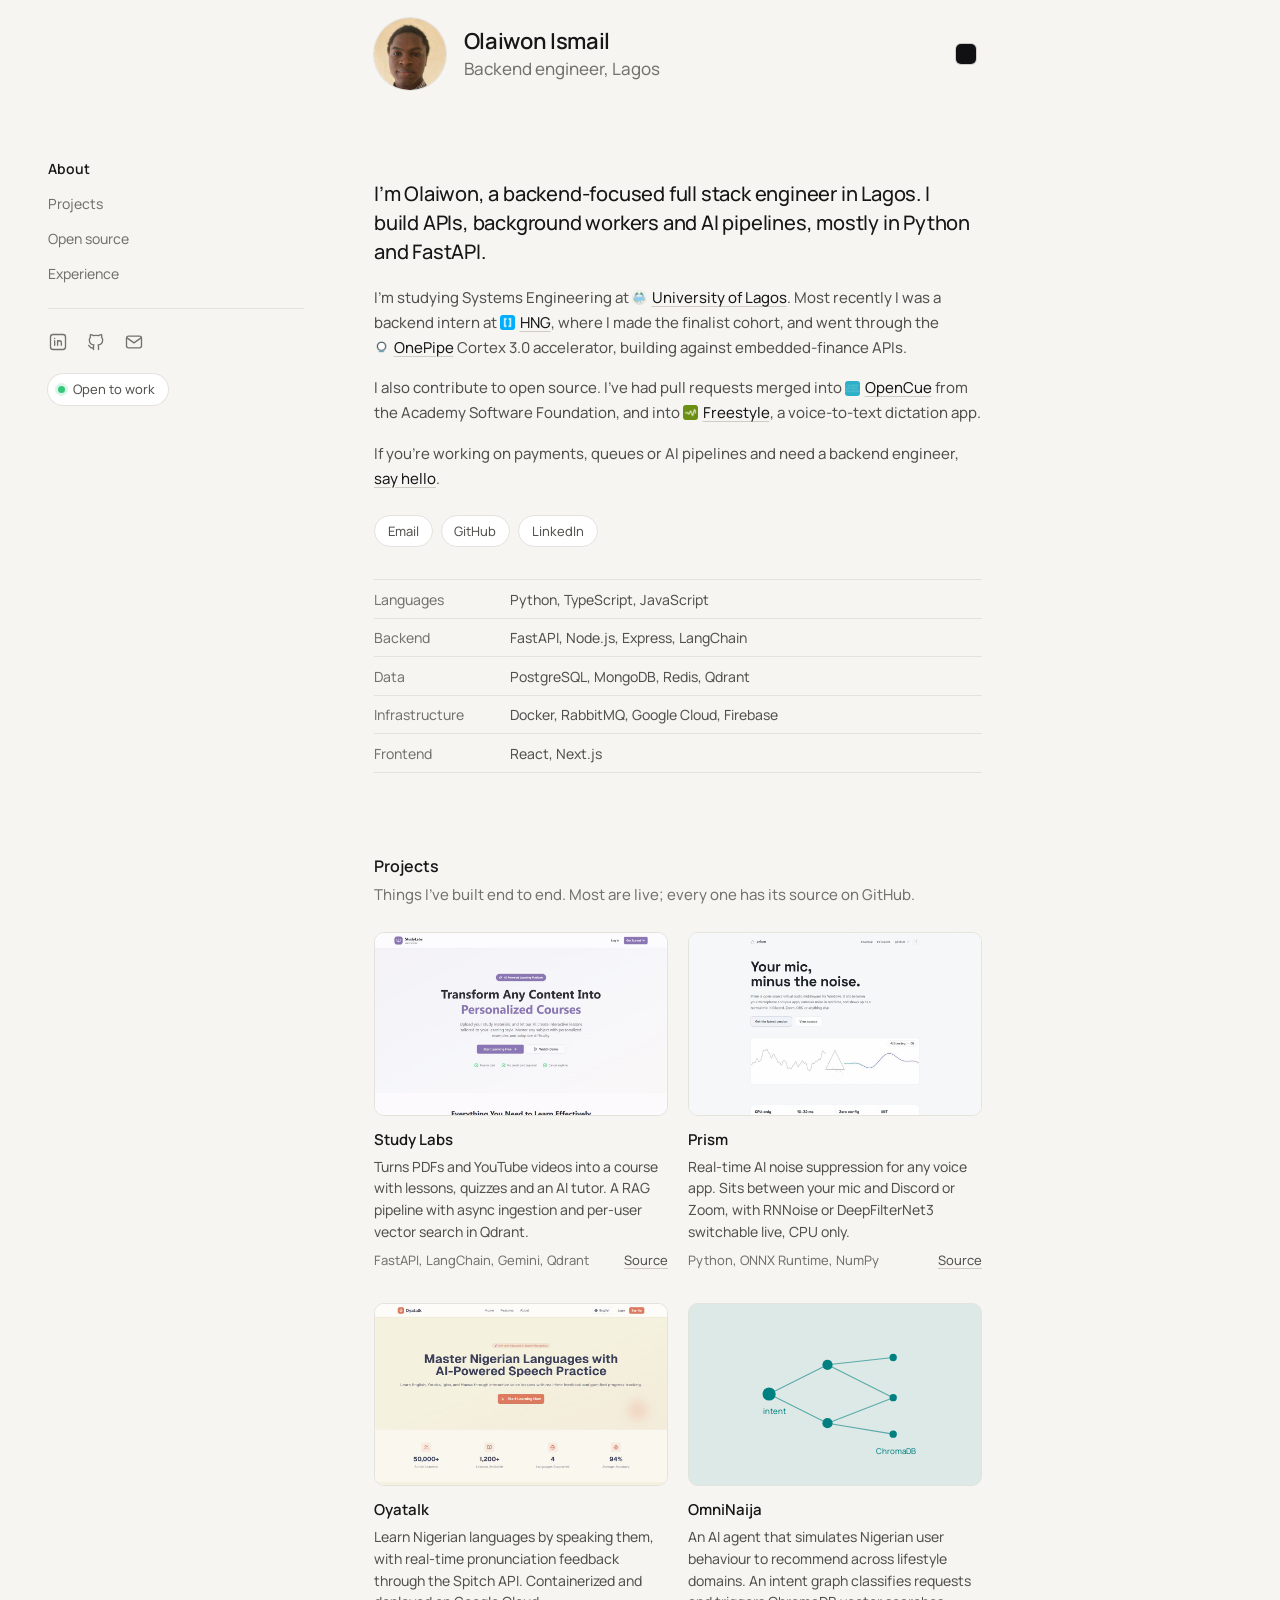
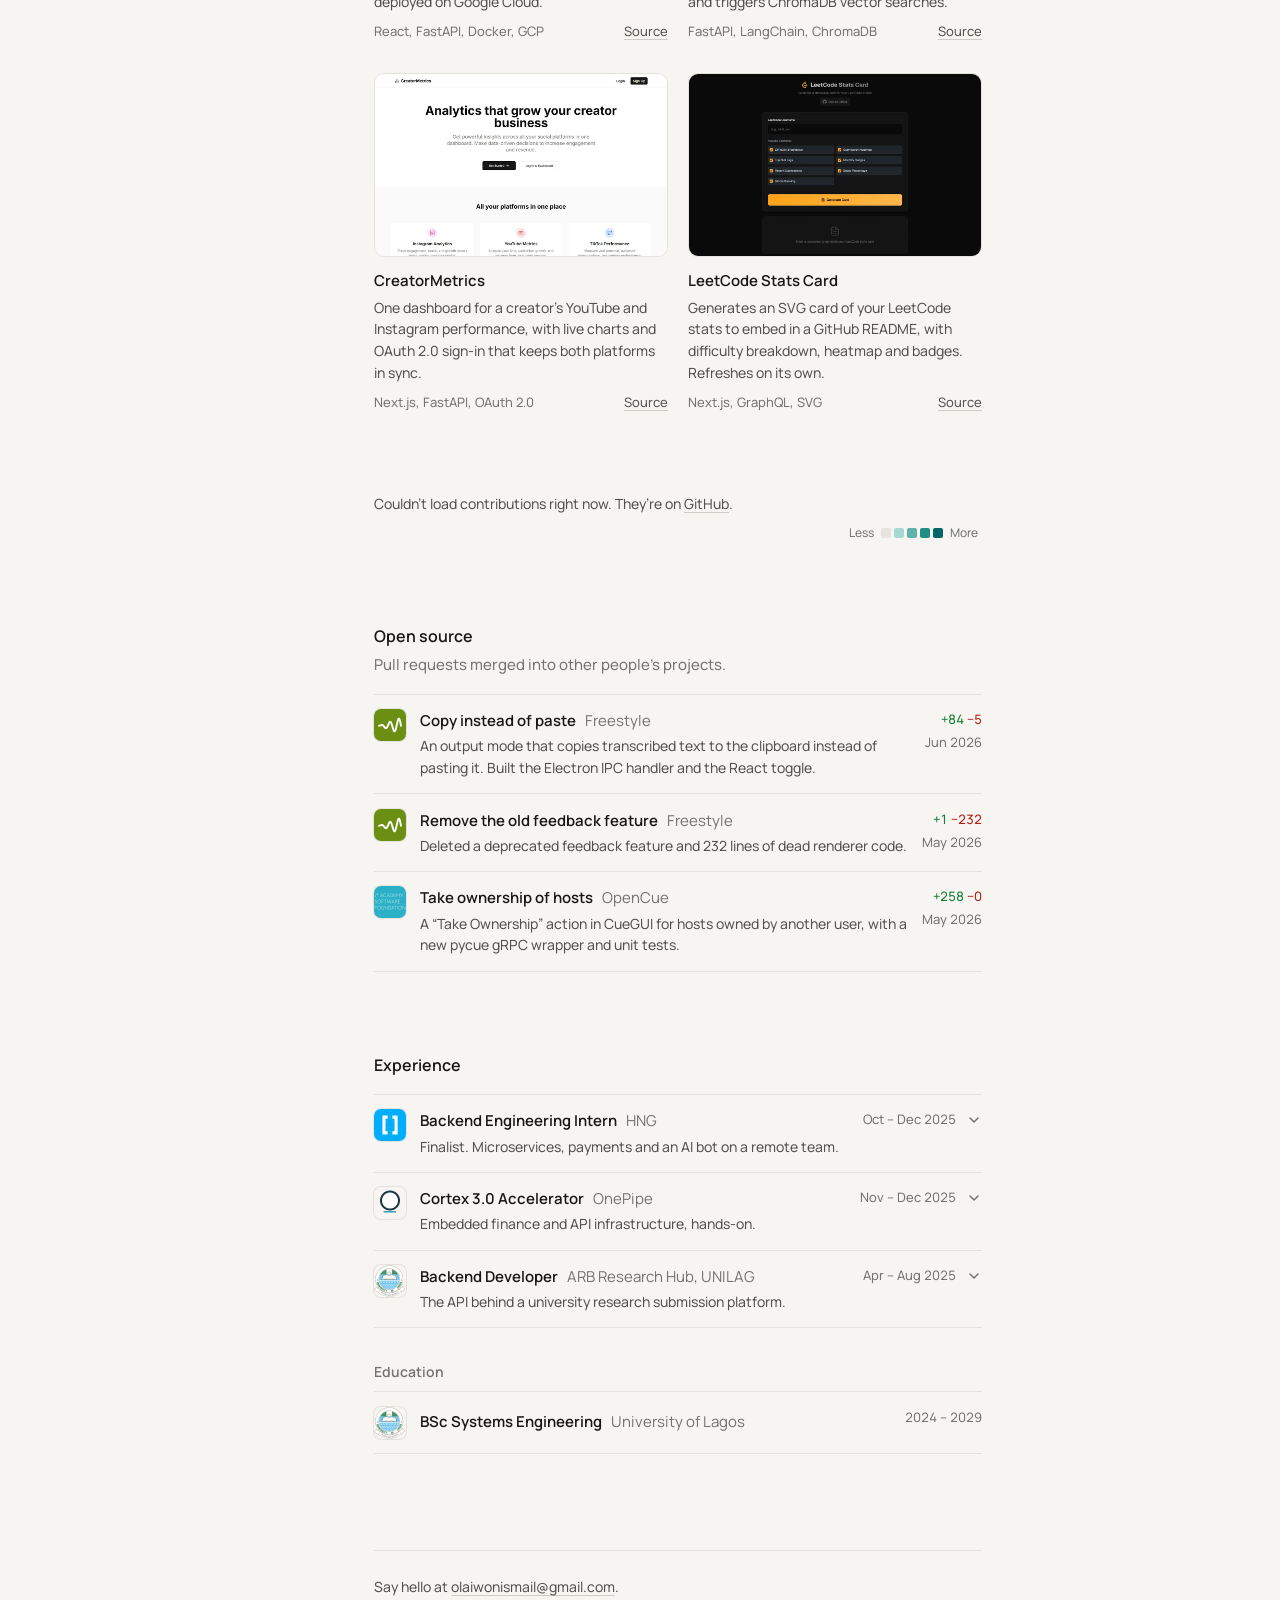
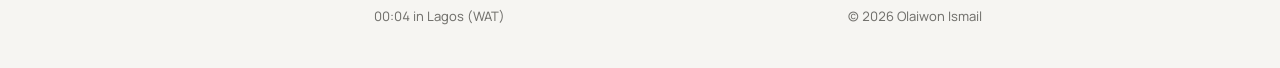
==== commit 4fcde58b: "feat: update avatar size and add education section with styling adjustments" ====
--- a/index.html
+++ b/index.html
@@ -70,7 +70,7 @@
   <header class="site-header">
     <div class="column header-row">
       <a class="identity" href="#top" aria-label="Olaiwon Ismail, back to top">
-        <img class="avatar" src="images/avatar.jpg" alt="" width="40" height="40">
+        <img class="avatar" src="images/avatar.jpg" alt="" width="72" height="72">
         <span>
           <span class="identity-name">Olaiwon Ismail</span>
           <span class="identity-role">Backend engineer, Lagos</span>
@@ -307,6 +307,10 @@
             <li>JWT and Pydantic validation, plus milestone tracking and a personalised analytics endpoint.</li>
           </ul>
         </details>
+      </div>
+
+      <h3 class="subsection-title">Education</h3>
+      <div class="rows">
         <div class="row edu">
           <img class="row-logo" src="images/logos/unilag.png" alt="" width="32" height="32" loading="lazy">
           <span class="row-main">
--- a/styles.css
+++ b/styles.css
@@ -181,15 +181,15 @@
 .identity {
   display: flex;
   align-items: center;
-  gap: 0.9rem;
+  gap: 1.1rem;
   margin-right: auto;
   text-decoration: none;
   line-height: 1.3;
 }
 
 .avatar {
-  width: 56px;
-  height: 56px;
+  width: 72px;
+  height: 72px;
   border-radius: 50%;
   object-fit: cover;
   box-shadow: 0 0 0 1px var(--line);
@@ -197,16 +197,16 @@
 
 .identity-name {
   display: block;
-  font-size: 1.125rem;
+  font-size: 1.375rem;
   font-weight: 600;
-  letter-spacing: -0.01em;
+  letter-spacing: -0.015em;
 }
 
 .identity-role {
   display: block;
-  margin-top: 0.1rem;
-  color: var(--text-3);
-  font-size: 0.9375rem;
+  margin-top: 0.15rem;
+  color: var(--text-3);
+  font-size: 1.0625rem;
 }
 
 .nav {
@@ -271,7 +271,7 @@
     in the space to the right of the sidebar (--pull: 0 = screen, 1 = beside sidebar)
   */
   .column {
-    --pull: 0.5;
+    --pull: 0.25;
     --space: calc(100% - var(--side-left) - var(--side));
     --w: min(var(--content), var(--space) - 2 * var(--gutter));
     width: var(--w);
@@ -778,6 +778,17 @@
   color: var(--text-3);
 }
 
+.subsection-title {
+  margin-top: 2rem;
+  color: var(--text-3);
+  font-size: 0.875rem;
+  font-weight: 600;
+}
+
+.subsection-title + .rows {
+  margin-top: 0.5rem;
+}
+
 .edu .row-main {
   align-self: center;
 }
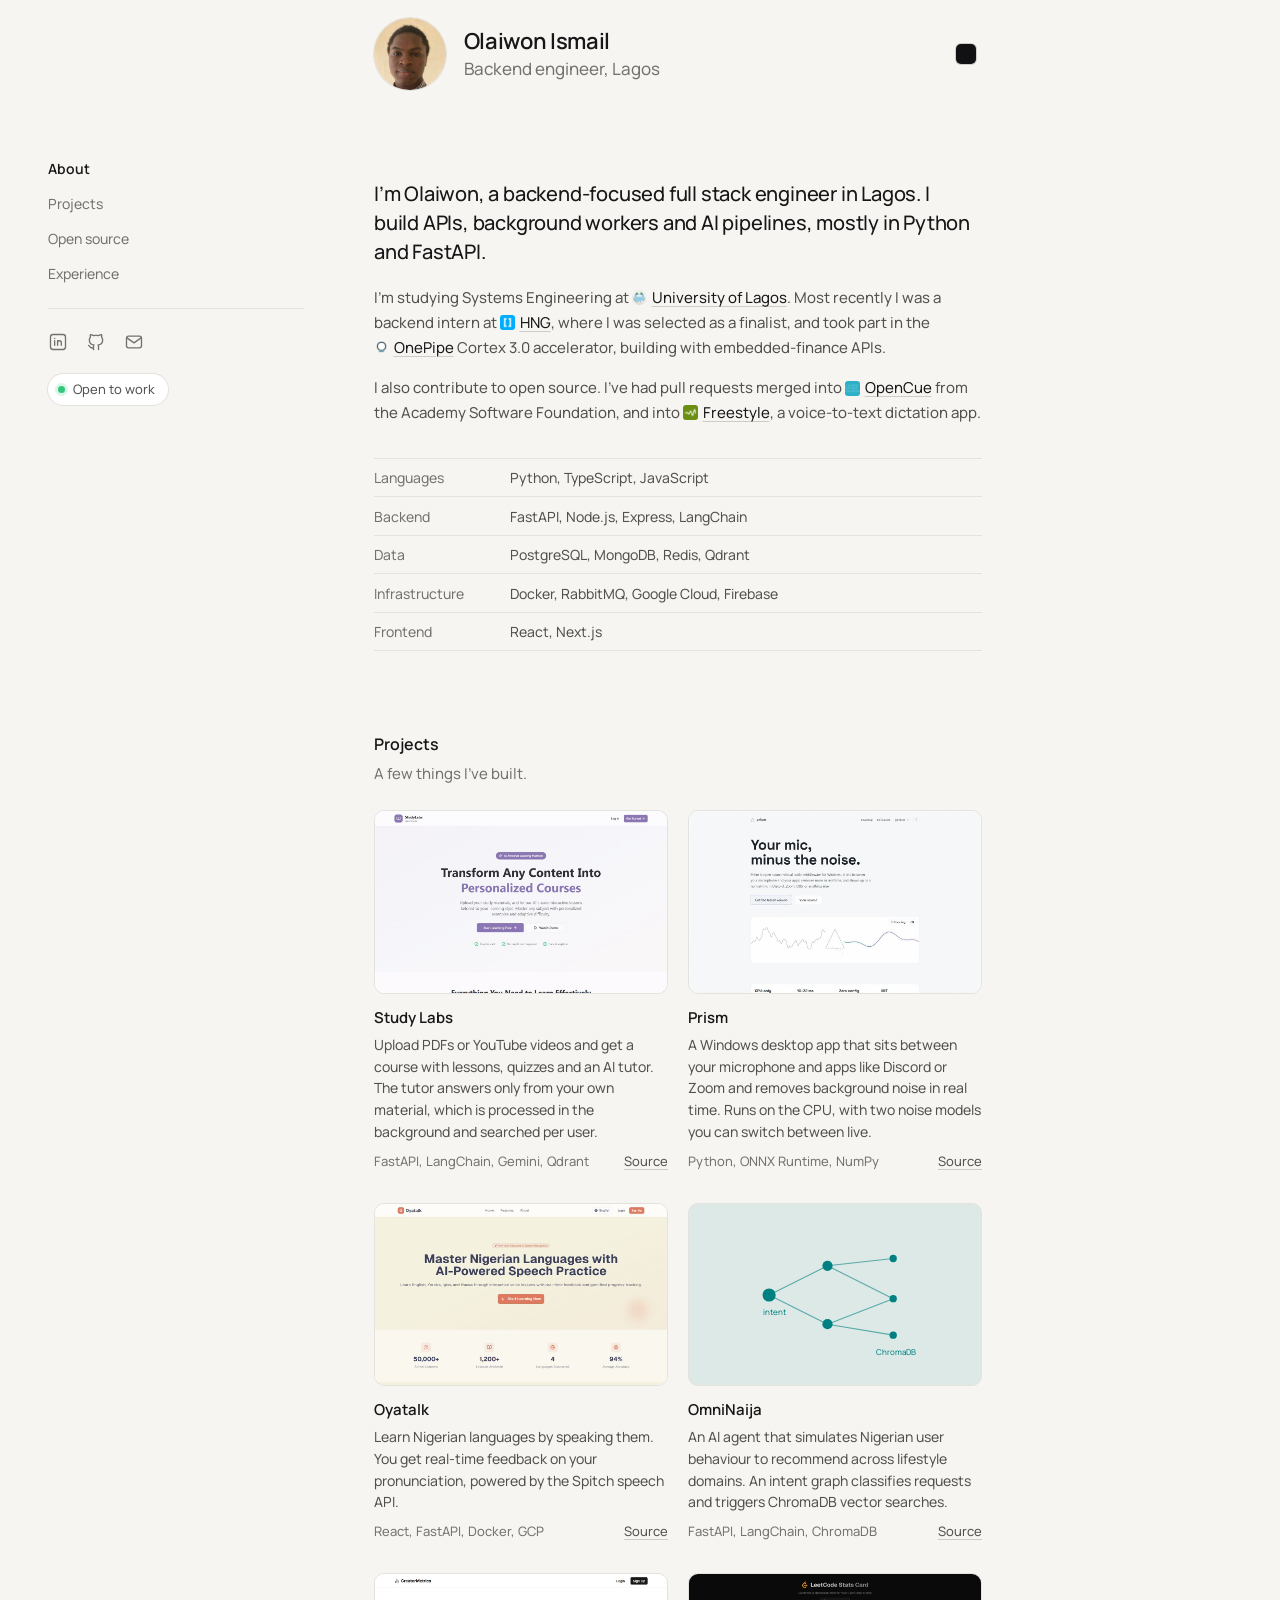
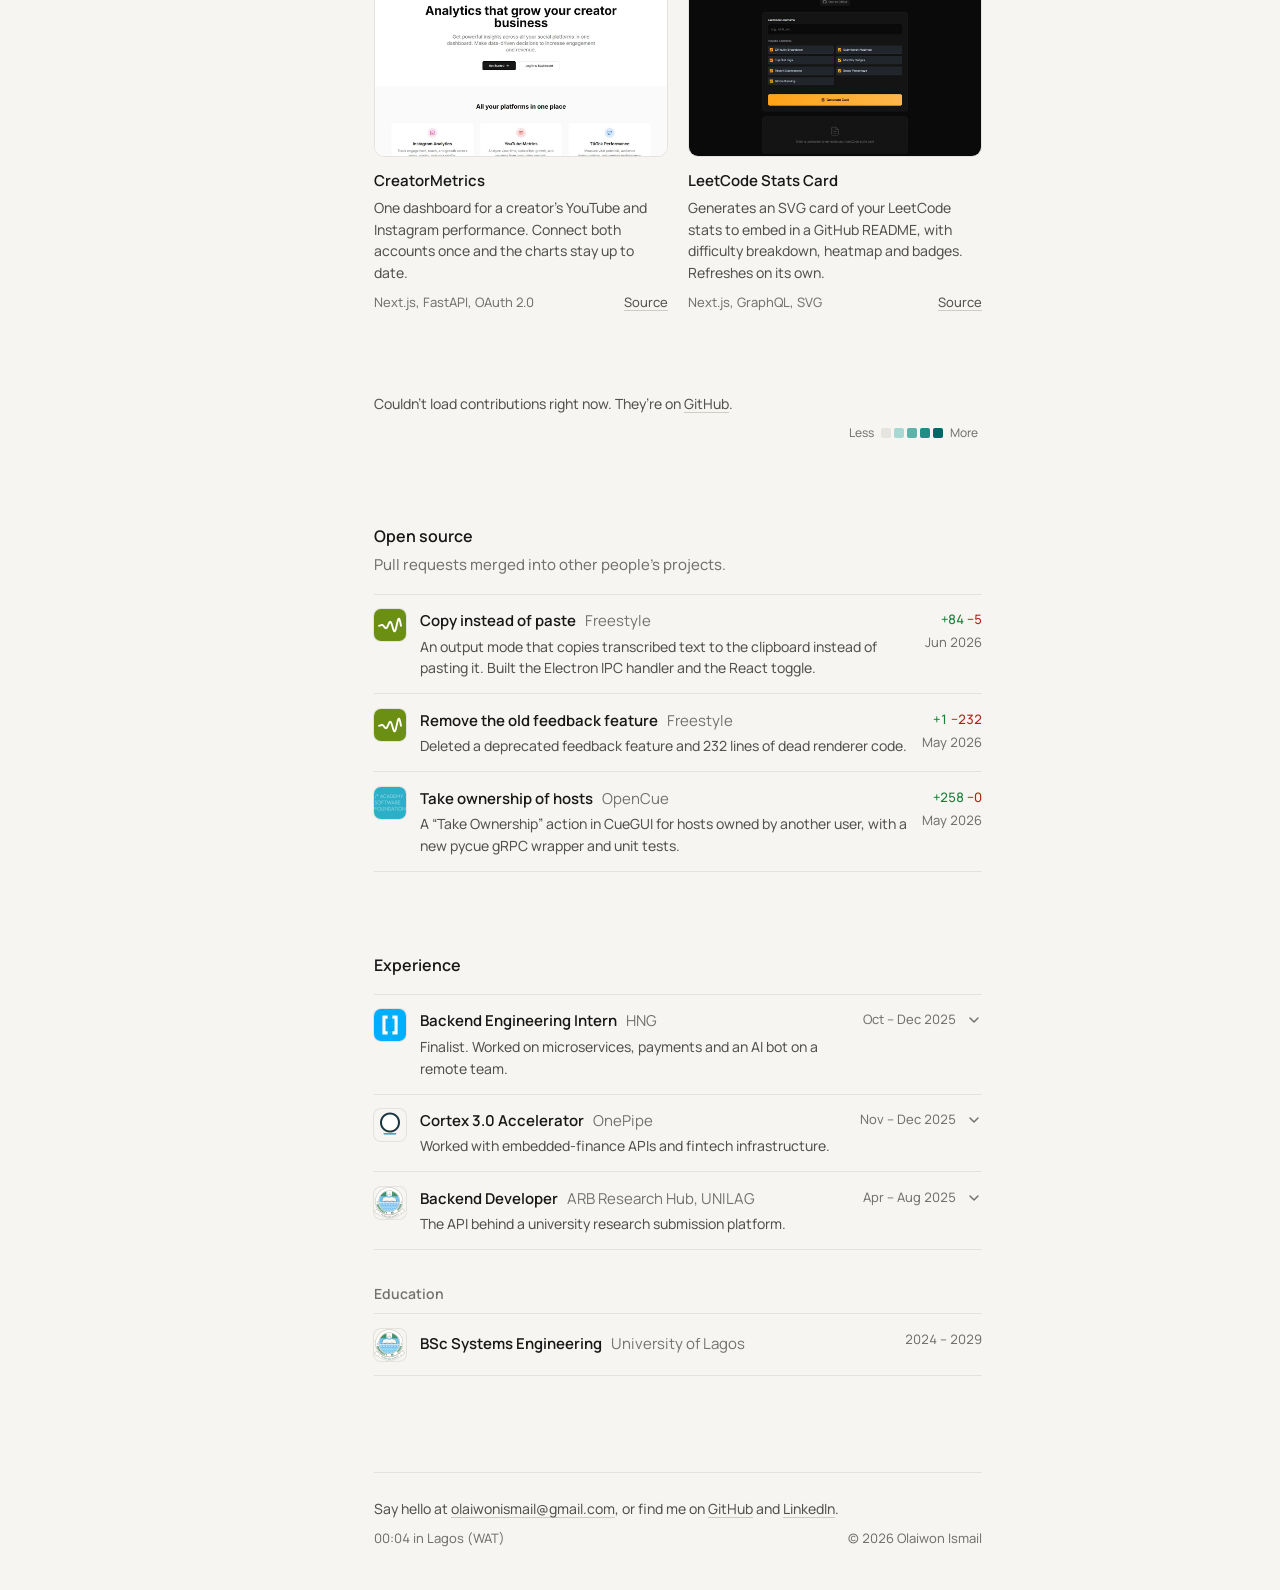
==== commit 3b7f1d6a: "refactor: update portfolio content and remove unused styles" ====
--- a/index.html
+++ b/index.html
@@ -120,9 +120,9 @@
         <a class="org" href="https://unilag.edu.ng/" target="_blank" rel="noopener"><img src="images/logos/unilag.png" alt="" width="16" height="16">University of Lagos</a>.
         Most recently I was a backend intern at
         <a class="org" href="https://hng.tech/" target="_blank" rel="noopener"><img src="images/logos/hng.jpg" alt="" width="16" height="16">HNG</a>,
-        where I made the finalist cohort, and went through the
+        where I was selected as a finalist, and took part in the
         <a class="org" href="https://onepipe.io/" target="_blank" rel="noopener"><img src="images/logos/onepipe.png" alt="" width="16" height="16">OnePipe</a>
-        Cortex&nbsp;3.0 accelerator, building against embedded-finance APIs.</p>
+        Cortex&nbsp;3.0 accelerator, building with embedded-finance APIs.</p>
 
       <p>I also contribute to open source. I’ve had pull requests merged into
         <a class="org" href="https://github.com/AcademySoftwareFoundation/OpenCue" target="_blank" rel="noopener"><img src="images/logos/aswf.png" alt="" width="16" height="16">OpenCue</a>
@@ -130,13 +130,6 @@
         <a class="org" href="https://github.com/freestyle-voice/freestyle" target="_blank" rel="noopener"><img src="images/logos/freestyle.png" alt="" width="16" height="16">Freestyle</a>,
         a voice-to-text dictation app.</p>
 
-      <p>If you’re working on payments, queues or AI pipelines and need a backend engineer, <a href="mailto:olaiwonismail@gmail.com">say hello</a>.</p>
-
-      <ul class="links" aria-label="Elsewhere">
-        <li><a href="mailto:olaiwonismail@gmail.com">Email</a></li>
-        <li><a href="https://github.com/olaiwonismail" target="_blank" rel="noopener">GitHub</a></li>
-        <li><a href="https://www.linkedin.com/in/ismail-olaiwon-186938324/" target="_blank" rel="noopener">LinkedIn</a></li>
-      </ul>
 
       <dl class="stack" translate="no">
         <div><dt>Languages</dt><dd>Python, TypeScript, JavaScript</dd></div>
@@ -150,7 +143,7 @@
     <!-- ======== PROJECTS ======== -->
     <section class="section" id="projects" aria-labelledby="projects-title">
       <h2 id="projects-title">Projects</h2>
-      <p class="section-lede">Things I’ve built end to end. Most are live; every one has its source on GitHub.</p>
+      <p class="section-lede">A few things I’ve built.</p>
 
       <ul class="project-grid">
         <li class="project">
@@ -158,7 +151,7 @@
             <img src="images/projects/study-labs.jpg" alt="" width="1120" height="700" loading="lazy">
           </a>
           <h3><a href="https://studylabs.vercel.app" target="_blank" rel="noopener">Study Labs</a></h3>
-          <p>Turns PDFs and YouTube videos into a course with lessons, quizzes and an AI tutor. A RAG pipeline with async ingestion and per-user vector search in Qdrant.</p>
+          <p>Upload PDFs or YouTube videos and get a course with lessons, quizzes and an AI tutor. The tutor answers only from your own material, which is processed in the background and searched per user.</p>
           <p class="project-meta"><span translate="no">FastAPI, LangChain, Gemini, Qdrant</span> <a href="https://github.com/Olaiwonismail/Study-Labs" target="_blank" rel="noopener">Source</a></p>
         </li>
         <li class="project">
@@ -166,7 +159,7 @@
             <img src="images/projects/prism.jpg" alt="" width="1120" height="700" loading="lazy">
           </a>
           <h3><a href="https://olaiwonismail.github.io/prism/" target="_blank" rel="noopener">Prism</a></h3>
-          <p>Real-time AI noise suppression for any voice app. Sits between your mic and Discord or Zoom, with RNNoise or DeepFilterNet3 switchable live, CPU only.</p>
+          <p>A Windows desktop app that sits between your microphone and apps like Discord or Zoom and removes background noise in real time. Runs on the CPU, with two noise models you can switch between live.</p>
           <p class="project-meta"><span translate="no">Python, ONNX Runtime, NumPy</span> <a href="https://github.com/Olaiwonismail/prism" target="_blank" rel="noopener">Source</a></p>
         </li>
         <li class="project">
@@ -174,7 +167,7 @@
             <img src="images/projects/oyatalk.jpg" alt="" width="1120" height="700" loading="lazy">
           </a>
           <h3><a href="https://oya-talk-xi.vercel.app/" target="_blank" rel="noopener">Oyatalk</a></h3>
-          <p>Learn Nigerian languages by speaking them, with real-time pronunciation feedback through the Spitch API. Containerized and deployed on Google Cloud.</p>
+          <p>Learn Nigerian languages by speaking them. You get real-time feedback on your pronunciation, powered by the Spitch speech API.</p>
           <p class="project-meta"><span translate="no">React, FastAPI, Docker, GCP</span> <a href="https://github.com/Olaiwonismail/oya-talk" target="_blank" rel="noopener">Source</a></p>
         </li>
         <li class="project">
@@ -200,7 +193,7 @@
             <img src="images/projects/creator-insights.jpg" alt="" width="1120" height="700" loading="lazy">
           </a>
           <h3><a href="https://social-dashboard-five-sandy.vercel.app" target="_blank" rel="noopener">CreatorMetrics</a></h3>
-          <p>One dashboard for a creator’s YouTube and Instagram performance, with live charts and OAuth&nbsp;2.0 sign-in that keeps both platforms in sync.</p>
+          <p>One dashboard for a creator’s YouTube and Instagram performance. Connect both accounts once and the charts stay up to date.</p>
           <p class="project-meta"><span translate="no">Next.js, FastAPI, OAuth&nbsp;2.0</span> <a href="https://github.com/Olaiwonismail/Social-Dashboard" target="_blank" rel="noopener">Source</a></p>
         </li>
         <li class="project">
@@ -267,7 +260,7 @@
             <img class="row-logo" src="images/logos/hng.jpg" alt="" width="32" height="32" loading="lazy">
             <span class="row-main">
               <span class="row-title">Backend Engineering Intern <span class="row-org">HNG</span></span>
-              <span class="row-desc">Finalist. Microservices, payments and an AI bot on a remote team.</span>
+              <span class="row-desc">Finalist. Worked on microservices, payments and an AI bot on a remote team.</span>
             </span>
             <span class="row-side"><span class="dates">Oct – Dec 2025</span><svg class="chevron" viewBox="0 0 16 16" width="16" height="16" aria-hidden="true"><path d="M4 6l4 4 4-4"/></svg></span>
           </summary>
@@ -283,12 +276,12 @@
             <img class="row-logo" src="images/logos/onepipe.png" alt="" width="32" height="32" loading="lazy">
             <span class="row-main">
               <span class="row-title">Cortex&nbsp;3.0 Accelerator <span class="row-org">OnePipe</span></span>
-              <span class="row-desc">Embedded finance and API infrastructure, hands-on.</span>
+              <span class="row-desc">Worked with embedded-finance APIs and fintech infrastructure.</span>
             </span>
             <span class="row-side"><span class="dates">Nov – Dec 2025</span><svg class="chevron" viewBox="0 0 16 16" width="16" height="16" aria-hidden="true"><path d="M4 6l4 4 4-4"/></svg></span>
           </summary>
           <ul class="job-points">
-            <li>Built against OnePipe’s Unified API for embedded finance.</li>
+            <li>Built with OnePipe’s Unified API for embedded finance.</li>
             <li>Simulated core banking: virtual account generation, wallet transfers and bill payments inside fintech apps.</li>
           </ul>
         </details>
@@ -323,7 +316,9 @@
   </main>
 
   <footer class="site-footer column">
-    <p>Say hello at <a href="mailto:olaiwonismail@gmail.com">olaiwonismail@gmail.com</a>.</p>
+    <p>Say hello at <a href="mailto:olaiwonismail@gmail.com">olaiwonismail@gmail.com</a>, or find me on
+      <a href="https://github.com/olaiwonismail" target="_blank" rel="noopener">GitHub</a> and
+      <a href="https://www.linkedin.com/in/ismail-olaiwon-186938324/" target="_blank" rel="noopener">LinkedIn</a>.</p>
     <p class="footer-meta"><span id="lagosTime">Lagos, WAT (UTC+1)</span> <span>&copy; <span id="year">2026</span> Olaiwon Ismail</span></p>
   </footer>
 
--- a/styles.css
+++ b/styles.css
@@ -425,32 +425,6 @@
   object-fit: cover;
 }
 
-.links {
-  display: flex;
-  flex-wrap: wrap;
-  gap: 0.5rem;
-  margin-top: 1.5rem;
-}
-
-.links a {
-  display: inline-flex;
-  align-items: center;
-  min-height: 2rem;
-  padding: 0 0.8rem;
-  border: 1px solid var(--line);
-  border-radius: 999px;
-  background: var(--surface);
-  color: var(--text-2);
-  font-size: 0.8125rem;
-  text-decoration: none;
-  transition: color 0.15s ease, border-color 0.15s ease;
-}
-
-.links a:hover {
-  color: var(--text);
-  border-color: var(--line-strong);
-}
-
 .stack {
   margin-top: 2rem;
   font-size: 0.875rem;
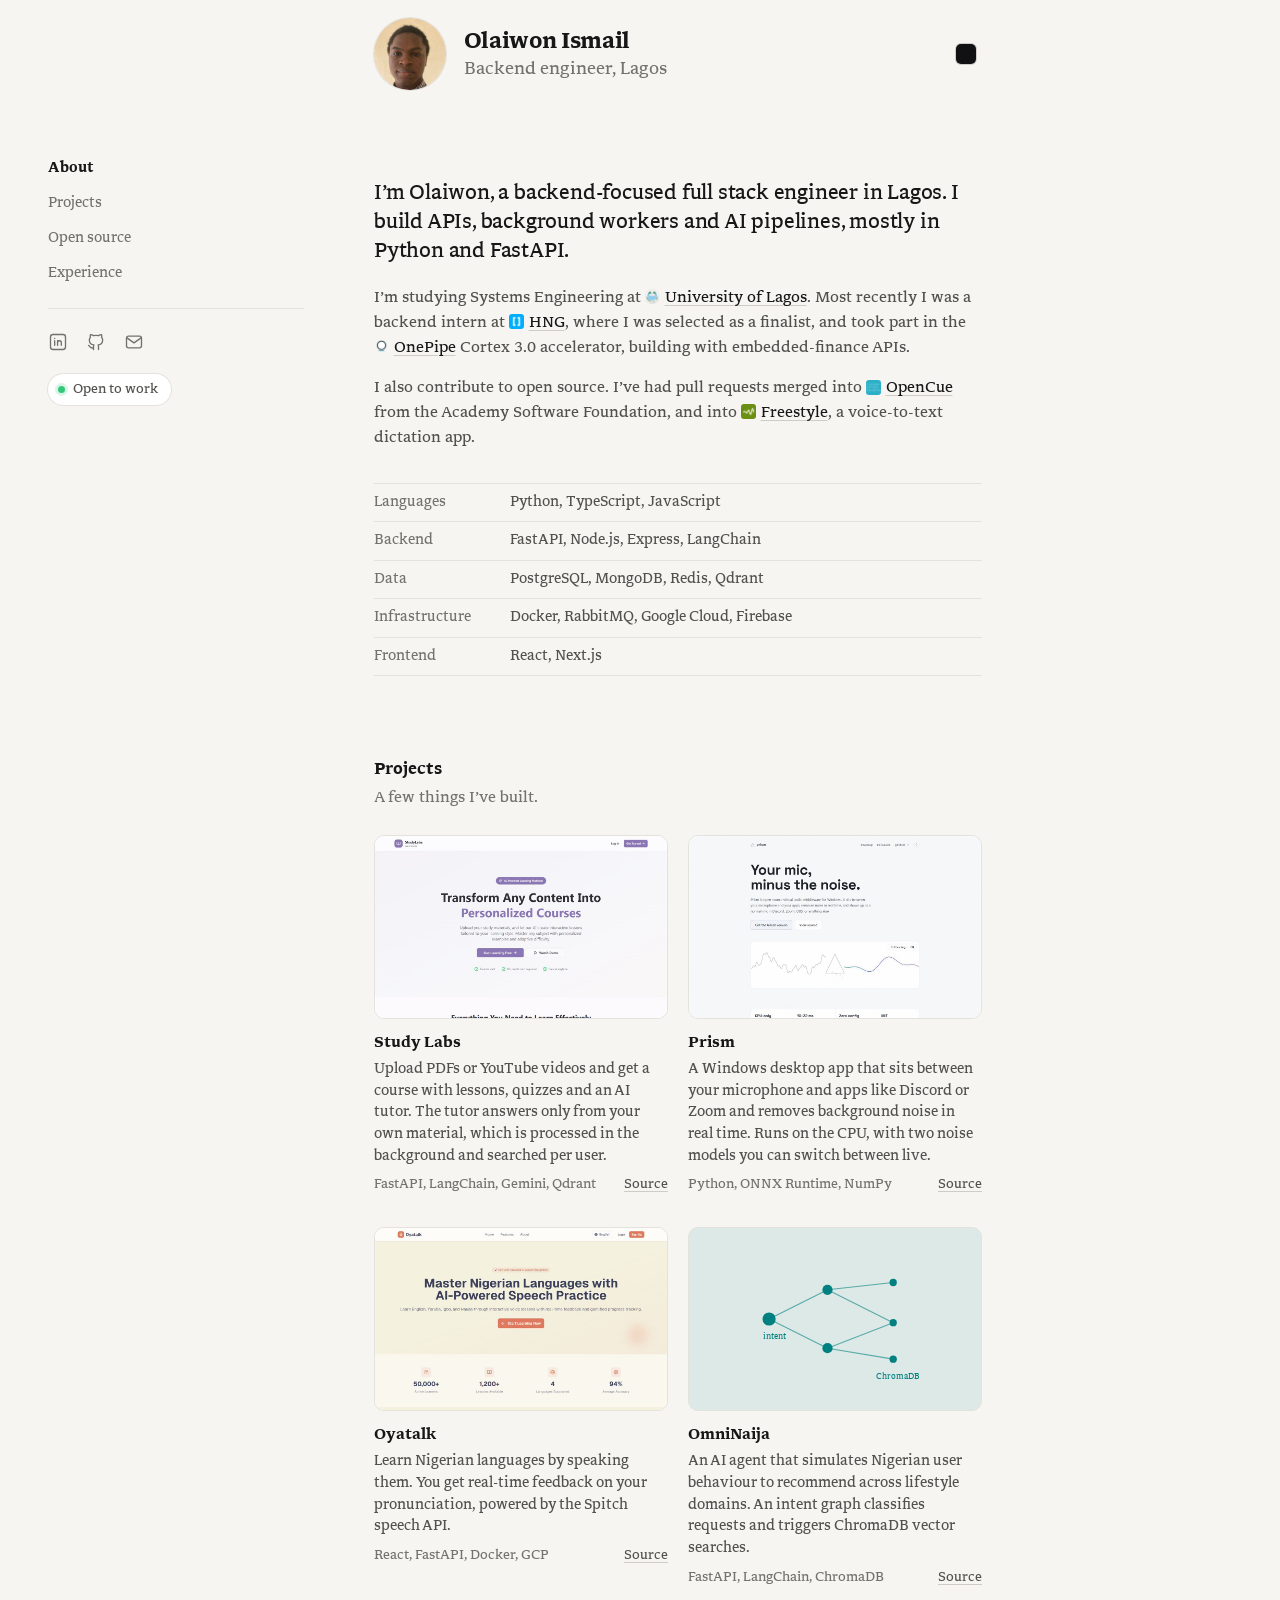
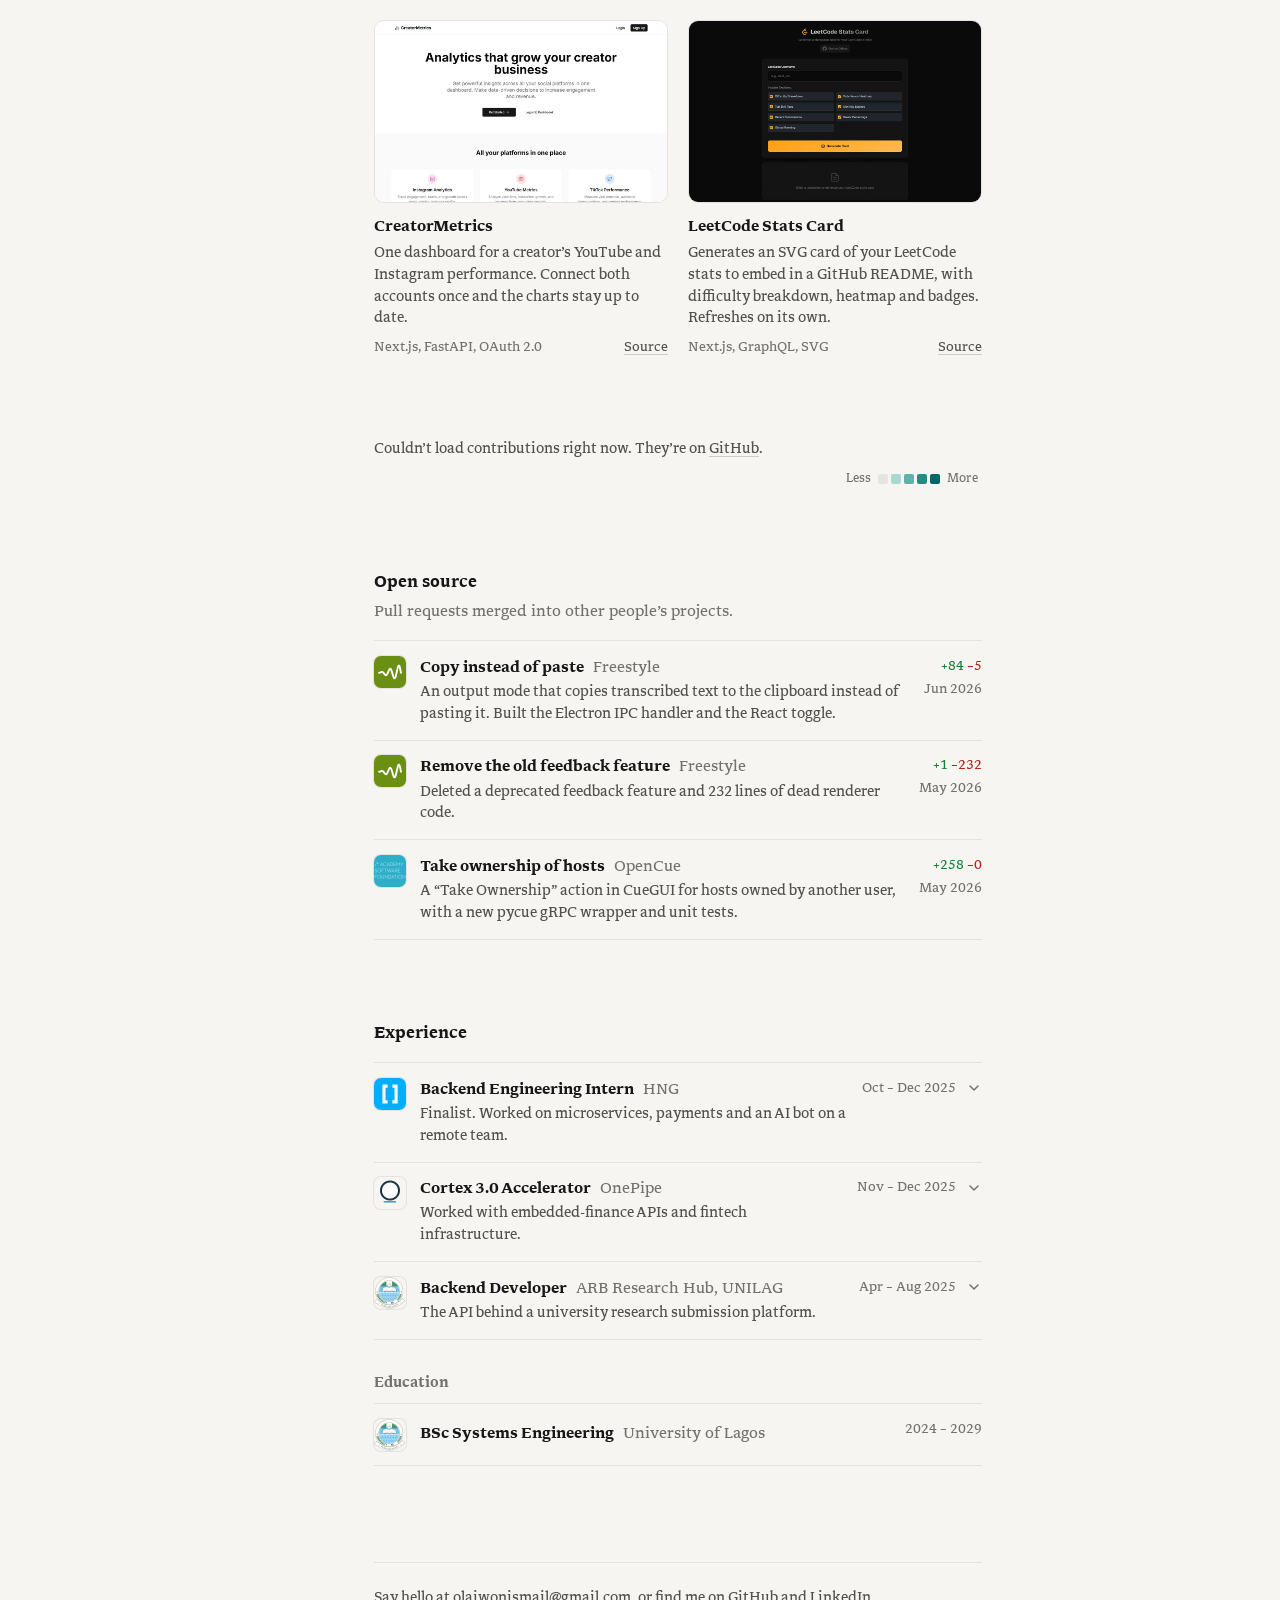
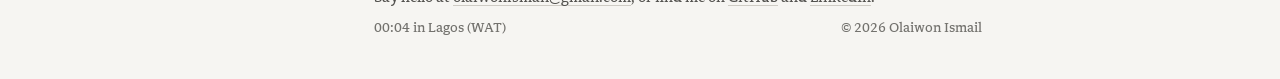
==== commit 0a43b1fc: "Refactor code structure for improved readability and maintainability" ====
--- a/index.html
+++ b/index.html
@@ -37,9 +37,8 @@
   <link rel="icon" href="images/favicon.png" type="image/png" sizes="64x64">
   <link rel="apple-touch-icon" href="images/apple-touch-icon.png">
 
-  <link rel="preconnect" href="https://fonts.googleapis.com">
-  <link rel="preconnect" href="https://fonts.gstatic.com" crossorigin>
-  <link href="https://fonts.googleapis.com/css2?family=Manrope:wght@400..700&display=swap" rel="stylesheet">
+  <link rel="preload" href="fonts/Libron-Regular.woff2" as="font" type="font/woff2" crossorigin>
+  <link rel="preload" href="fonts/Libron-Bold.woff2" as="font" type="font/woff2" crossorigin>
   <link rel="preconnect" href="https://github-contributions-api.jogruber.de" crossorigin>
 
   <link rel="stylesheet" href="styles.css">
--- a/styles.css
+++ b/styles.css
@@ -1,3 +1,38 @@
+/* ===== FONTS ===== */
+/* Libron ships Regular and Bold only; the weight ranges map 450/500 to
+   Regular and 600 to Bold so the browser never synthesizes a weight. */
+@font-face {
+  font-family: 'Libron';
+  src: url('fonts/Libron-Regular.woff2') format('woff2');
+  font-weight: 400 500;
+  font-style: normal;
+  font-display: swap;
+}
+
+@font-face {
+  font-family: 'Libron';
+  src: url('fonts/Libron-Italic.woff2') format('woff2');
+  font-weight: 400 500;
+  font-style: italic;
+  font-display: swap;
+}
+
+@font-face {
+  font-family: 'Libron';
+  src: url('fonts/Libron-Bold.woff2') format('woff2');
+  font-weight: 600 700;
+  font-style: normal;
+  font-display: swap;
+}
+
+@font-face {
+  font-family: 'Libron';
+  src: url('fonts/Libron-BoldItalic.woff2') format('woff2');
+  font-weight: 600 700;
+  font-style: italic;
+  font-display: swap;
+}
+
 /* ===== TOKENS ===== */
 :root {
   color-scheme: light;
@@ -19,7 +54,7 @@
   --heat-4: #006666;
   --swatch: #111113;
 
-  --font: 'Manrope', ui-sans-serif, system-ui, -apple-system, 'Segoe UI', sans-serif;
+  --font: 'Libron', Georgia, 'Times New Roman', serif;
   --column: 38rem;
   --radius: 10px;
 }
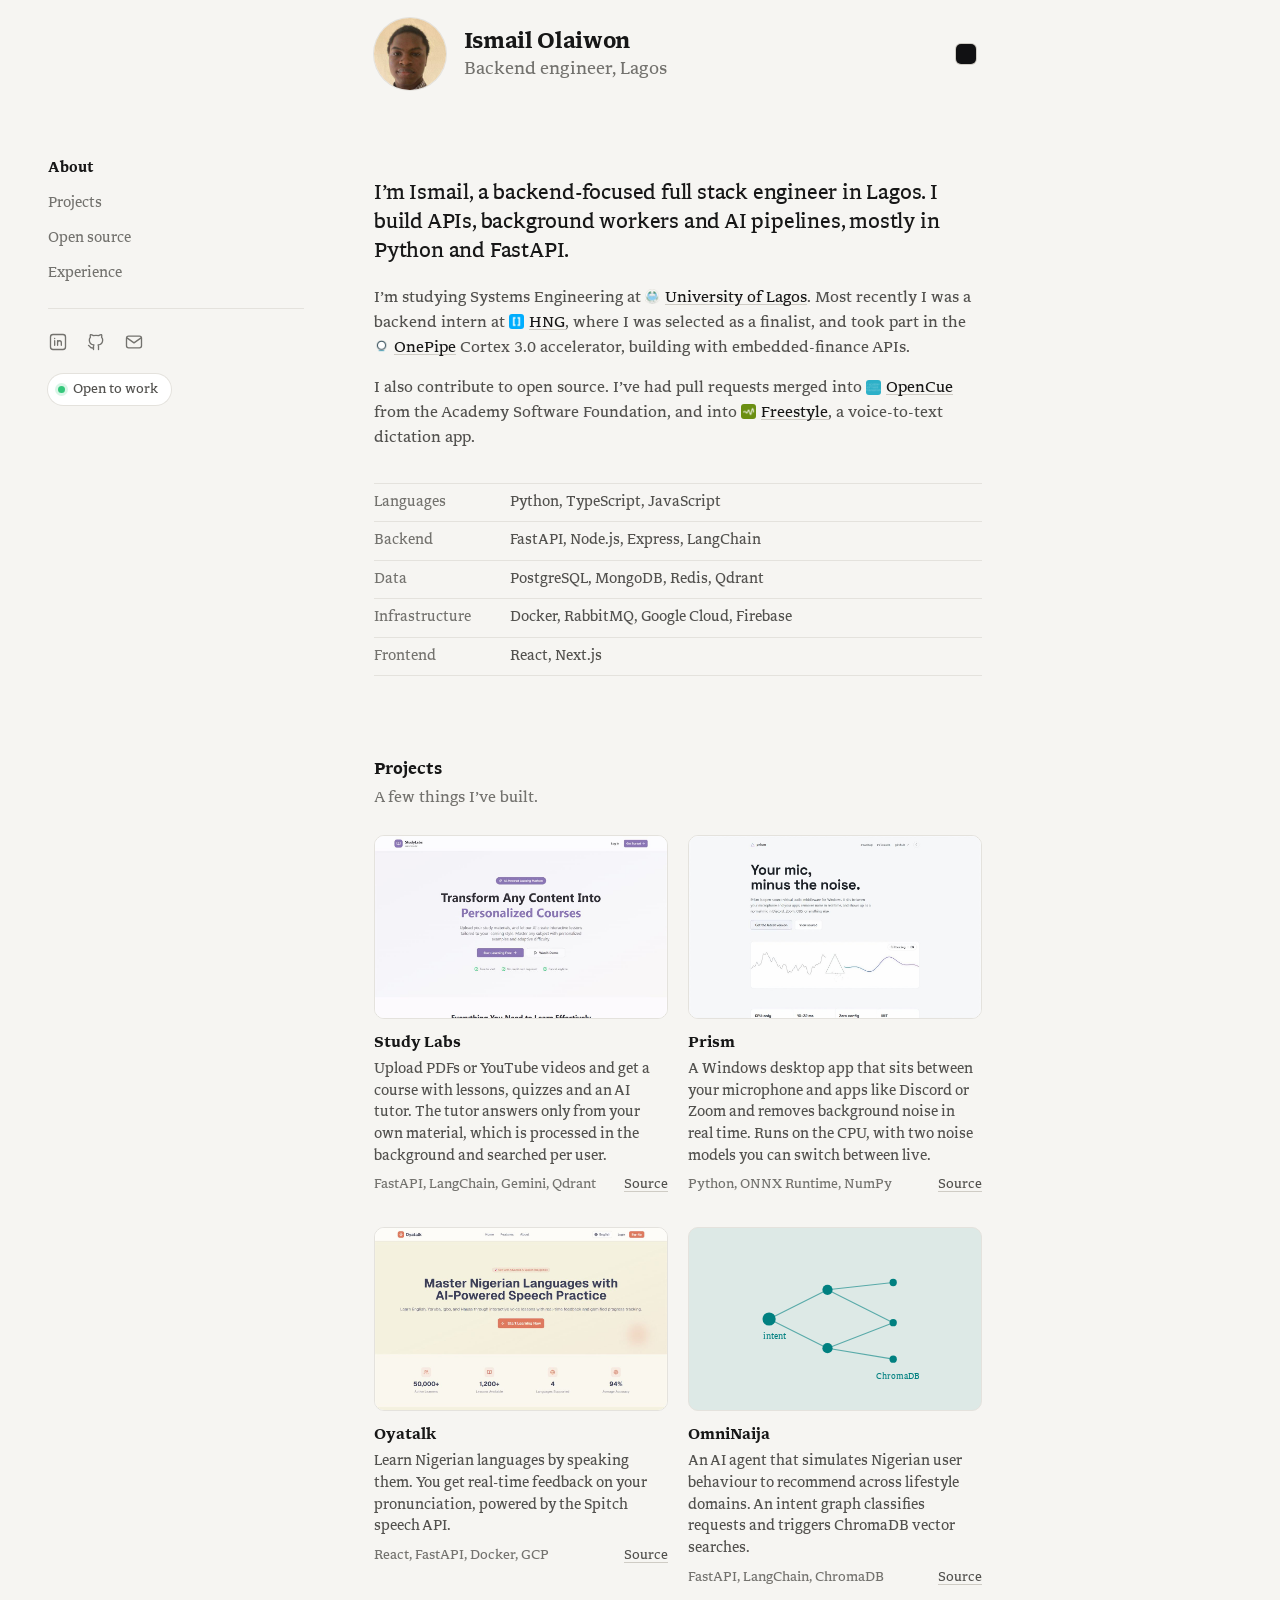
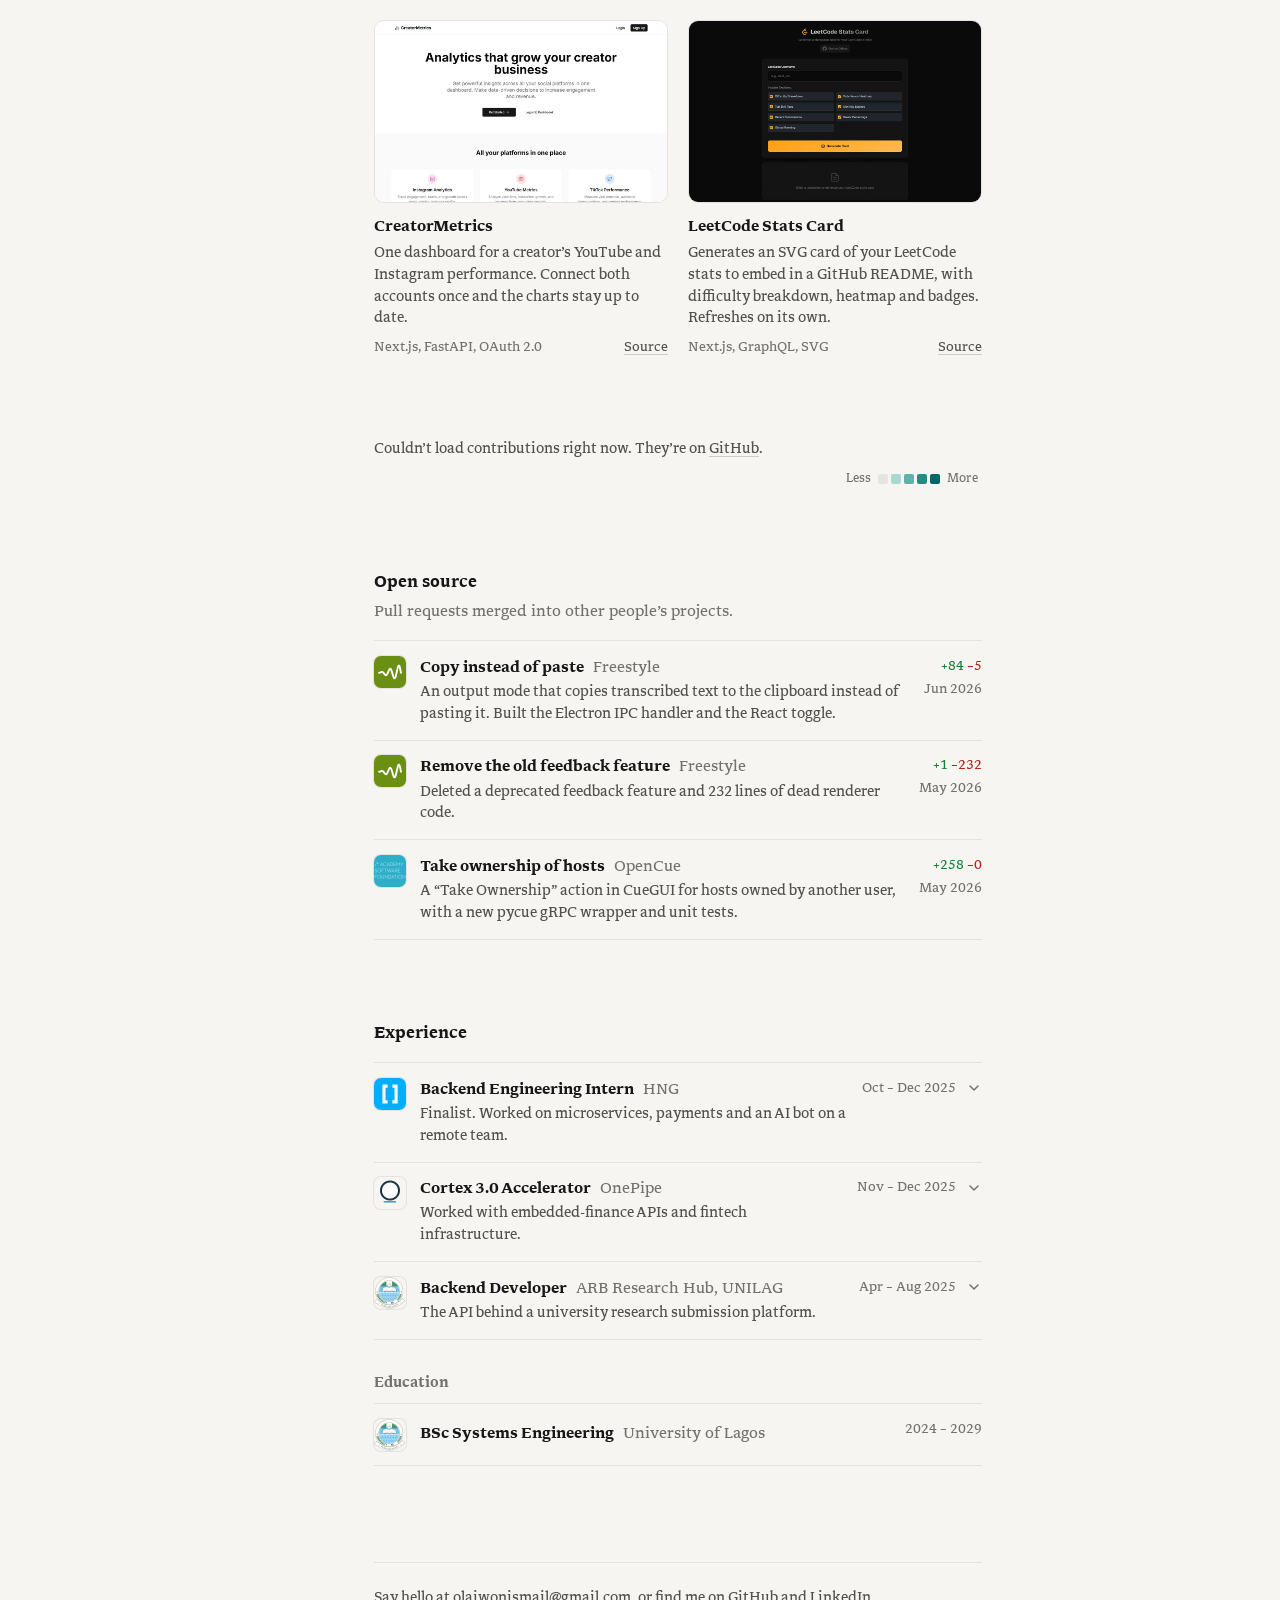
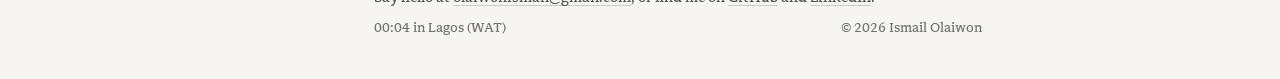
==== commit 42e5a7f8: "fix: update name formatting for consistency across portfolio files" ====
--- a/index.html
+++ b/index.html
@@ -4,9 +4,9 @@
 <head>
   <meta charset="UTF-8">
   <meta name="viewport" content="width=device-width, initial-scale=1.0">
-  <title>Olaiwon Ismail — Backend Engineer in Lagos</title>
+  <title>Ismail Olaiwon — Backend Engineer in Lagos</title>
   <meta name="description"
-    content="Olaiwon Ismail is a backend-focused full stack engineer in Lagos, Nigeria, building APIs, background workers and AI pipelines with Python, FastAPI and React.">
+    content="Ismail Olaiwon is a backend-focused full stack engineer in Lagos, Nigeria, building APIs, background workers and AI pipelines with Python, FastAPI and React.">
   <meta name="theme-color" content="#F6F5F2" media="(prefers-color-scheme: light)">
   <meta name="theme-color" content="#111113" media="(prefers-color-scheme: dark)">
 
@@ -22,15 +22,15 @@
 
   <!-- Open Graph -->
   <meta property="og:type" content="website">
-  <meta property="og:title" content="Olaiwon Ismail — Backend Engineer in Lagos">
+  <meta property="og:title" content="Ismail Olaiwon — Backend Engineer in Lagos">
   <meta property="og:description" content="Backend-focused full stack engineer in Lagos, Nigeria. APIs, background workers and AI pipelines, mostly in Python and FastAPI.">
   <meta property="og:url" content="https://olaiwon-ismail.vercel.app/">
   <meta property="og:image" content="https://olaiwon-ismail.vercel.app/profile.jpg">
-  <meta property="og:site_name" content="Olaiwon Ismail">
+  <meta property="og:site_name" content="Ismail Olaiwon">
   <meta property="og:locale" content="en_US">
 
   <meta name="twitter:card" content="summary">
-  <meta name="twitter:title" content="Olaiwon Ismail — Backend Engineer in Lagos">
+  <meta name="twitter:title" content="Ismail Olaiwon — Backend Engineer in Lagos">
   <meta name="twitter:description" content="Backend-focused full stack engineer in Lagos, Nigeria. APIs, background workers and AI pipelines, mostly in Python and FastAPI.">
   <meta name="twitter:image" content="https://olaiwon-ismail.vercel.app/profile.jpg">
 
@@ -47,7 +47,7 @@
   {
     "@context": "https://schema.org",
     "@type": "Person",
-    "name": "Olaiwon Ismail",
+    "name": "Ismail Olaiwon",
     "jobTitle": "Backend-focused Full Stack Engineer",
     "url": "https://olaiwon-ismail.vercel.app",
     "image": "https://olaiwon-ismail.vercel.app/profile.jpg",
@@ -68,10 +68,10 @@
 
   <header class="site-header">
     <div class="column header-row">
-      <a class="identity" href="#top" aria-label="Olaiwon Ismail, back to top">
+      <a class="identity" href="#top" aria-label="Ismail Olaiwon, back to top">
         <img class="avatar" src="images/avatar.jpg" alt="" width="72" height="72">
         <span>
-          <span class="identity-name">Olaiwon Ismail</span>
+          <span class="identity-name">Ismail Olaiwon</span>
           <span class="identity-role">Backend engineer, Lagos</span>
         </span>
       </a>
@@ -113,7 +113,7 @@
 
     <!-- ======== ABOUT ======== -->
     <section class="about" id="top" aria-label="About">
-      <h1 class="intro">I’m Olaiwon, a backend-focused full stack engineer in Lagos. I build APIs, background workers and AI pipelines, mostly in Python and FastAPI.</h1>
+      <h1 class="intro">I’m Ismail, a backend-focused full stack engineer in Lagos. I build APIs, background workers and AI pipelines, mostly in Python and FastAPI.</h1>
 
       <p>I’m studying Systems Engineering at
         <a class="org" href="https://unilag.edu.ng/" target="_blank" rel="noopener"><img src="images/logos/unilag.png" alt="" width="16" height="16">University of Lagos</a>.
@@ -318,7 +318,7 @@
     <p>Say hello at <a href="mailto:olaiwonismail@gmail.com">olaiwonismail@gmail.com</a>, or find me on
       <a href="https://github.com/olaiwonismail" target="_blank" rel="noopener">GitHub</a> and
       <a href="https://www.linkedin.com/in/ismail-olaiwon-186938324/" target="_blank" rel="noopener">LinkedIn</a>.</p>
-    <p class="footer-meta"><span id="lagosTime">Lagos, WAT (UTC+1)</span> <span>&copy; <span id="year">2026</span> Olaiwon Ismail</span></p>
+    <p class="footer-meta"><span id="lagosTime">Lagos, WAT (UTC+1)</span> <span>&copy; <span id="year">2026</span> Ismail Olaiwon</span></p>
   </footer>
 
   <script src="script.js"></script>
--- a/styles.css
+++ b/styles.css
@@ -444,14 +444,27 @@
 }
 
 /* Organisation link with its logo inline, like a name tag */
+/* Underline drawn as two background lines starting after the logo: a faint
+   track, and an ink line that grows over it from the left on hover. */
 .org {
-  display: inline-flex;
-  align-items: baseline;
-  gap: 0.3em;
   white-space: nowrap;
+  text-decoration: none;
+  background-image:
+    linear-gradient(currentColor, currentColor),
+    linear-gradient(var(--line-strong), var(--line-strong));
+  background-repeat: no-repeat;
+  background-position: 1.3em 100%;
+  background-size: 0% 1px, calc(100% - 1.3em) 1px;
+  transition: background-size 0.45s cubic-bezier(0.65, 0, 0.35, 1);
+}
+
+.org:hover {
+  background-size: calc(100% - 1.3em) 1px, calc(100% - 1.3em) 1px;
 }
 
 .org img {
+  display: inline-block;
+  margin-right: 0.3em;
   position: relative;
   top: 0.15em;
   width: 1em;
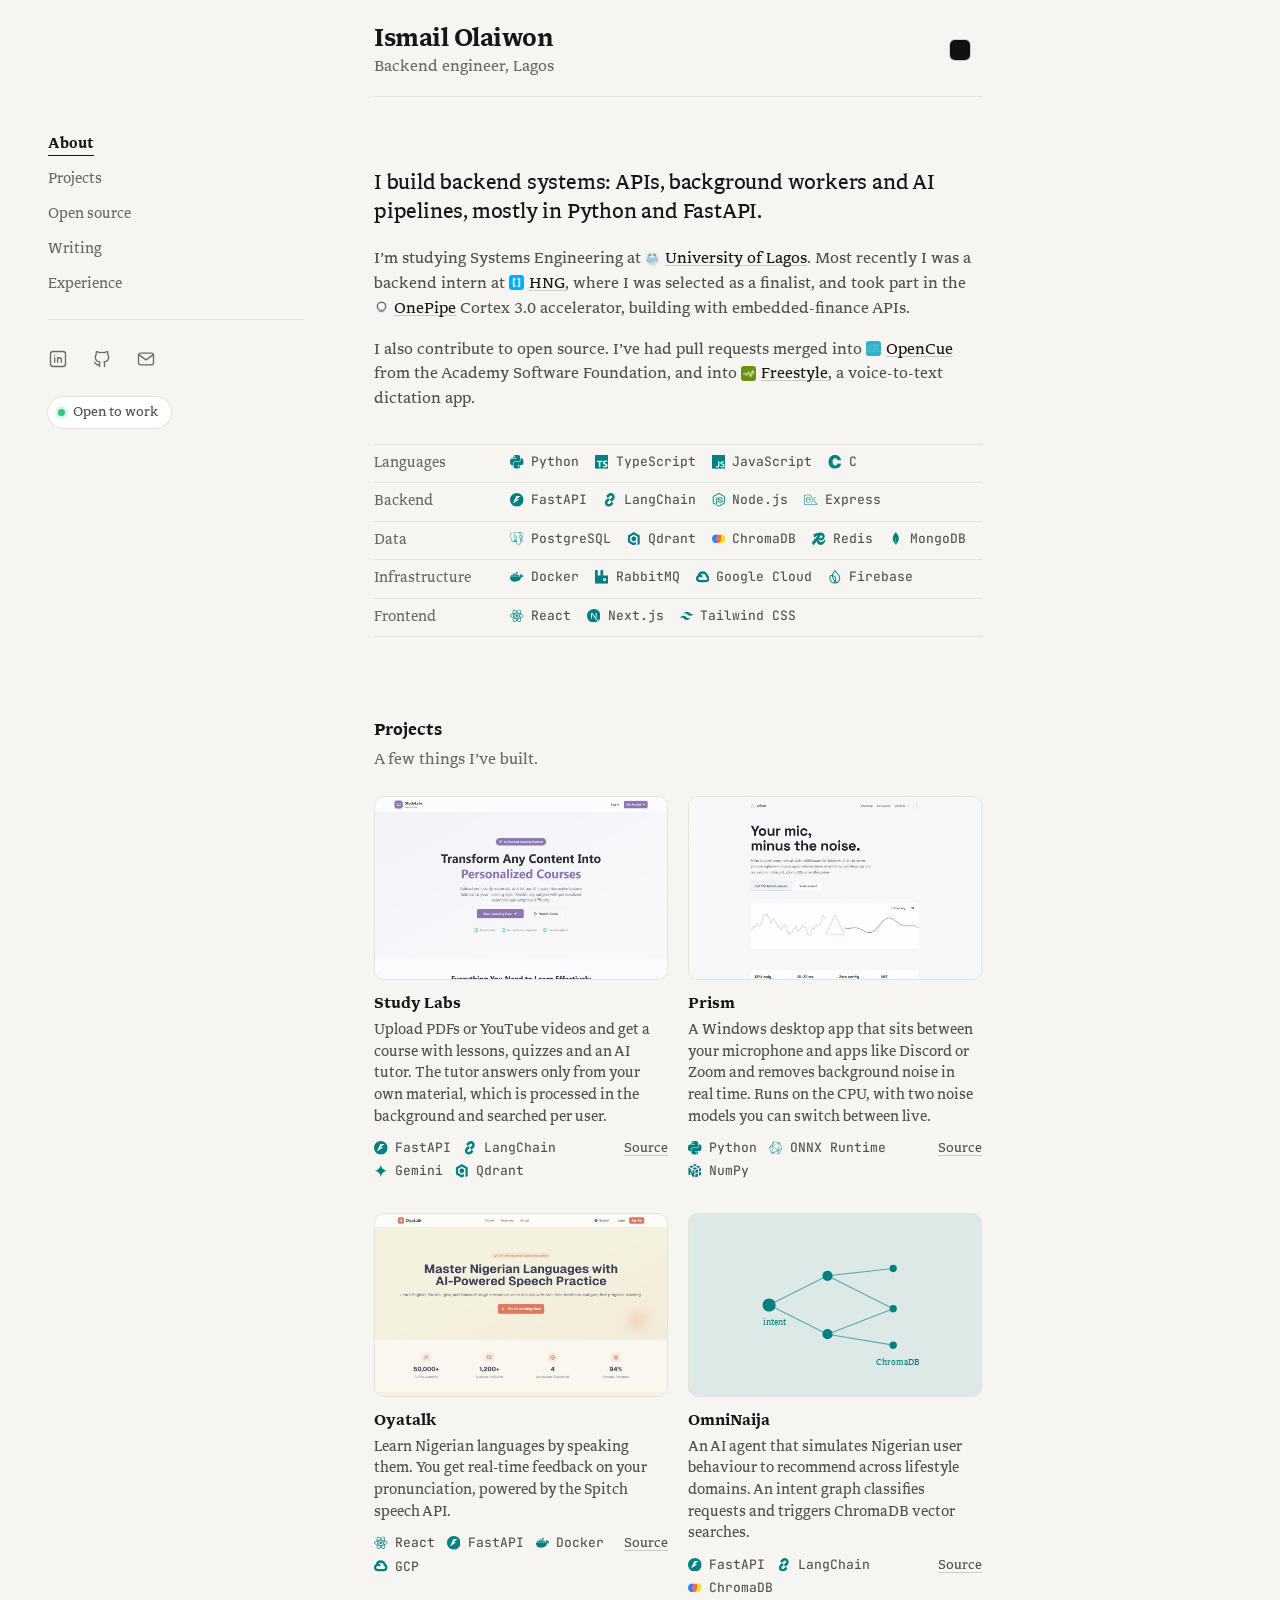
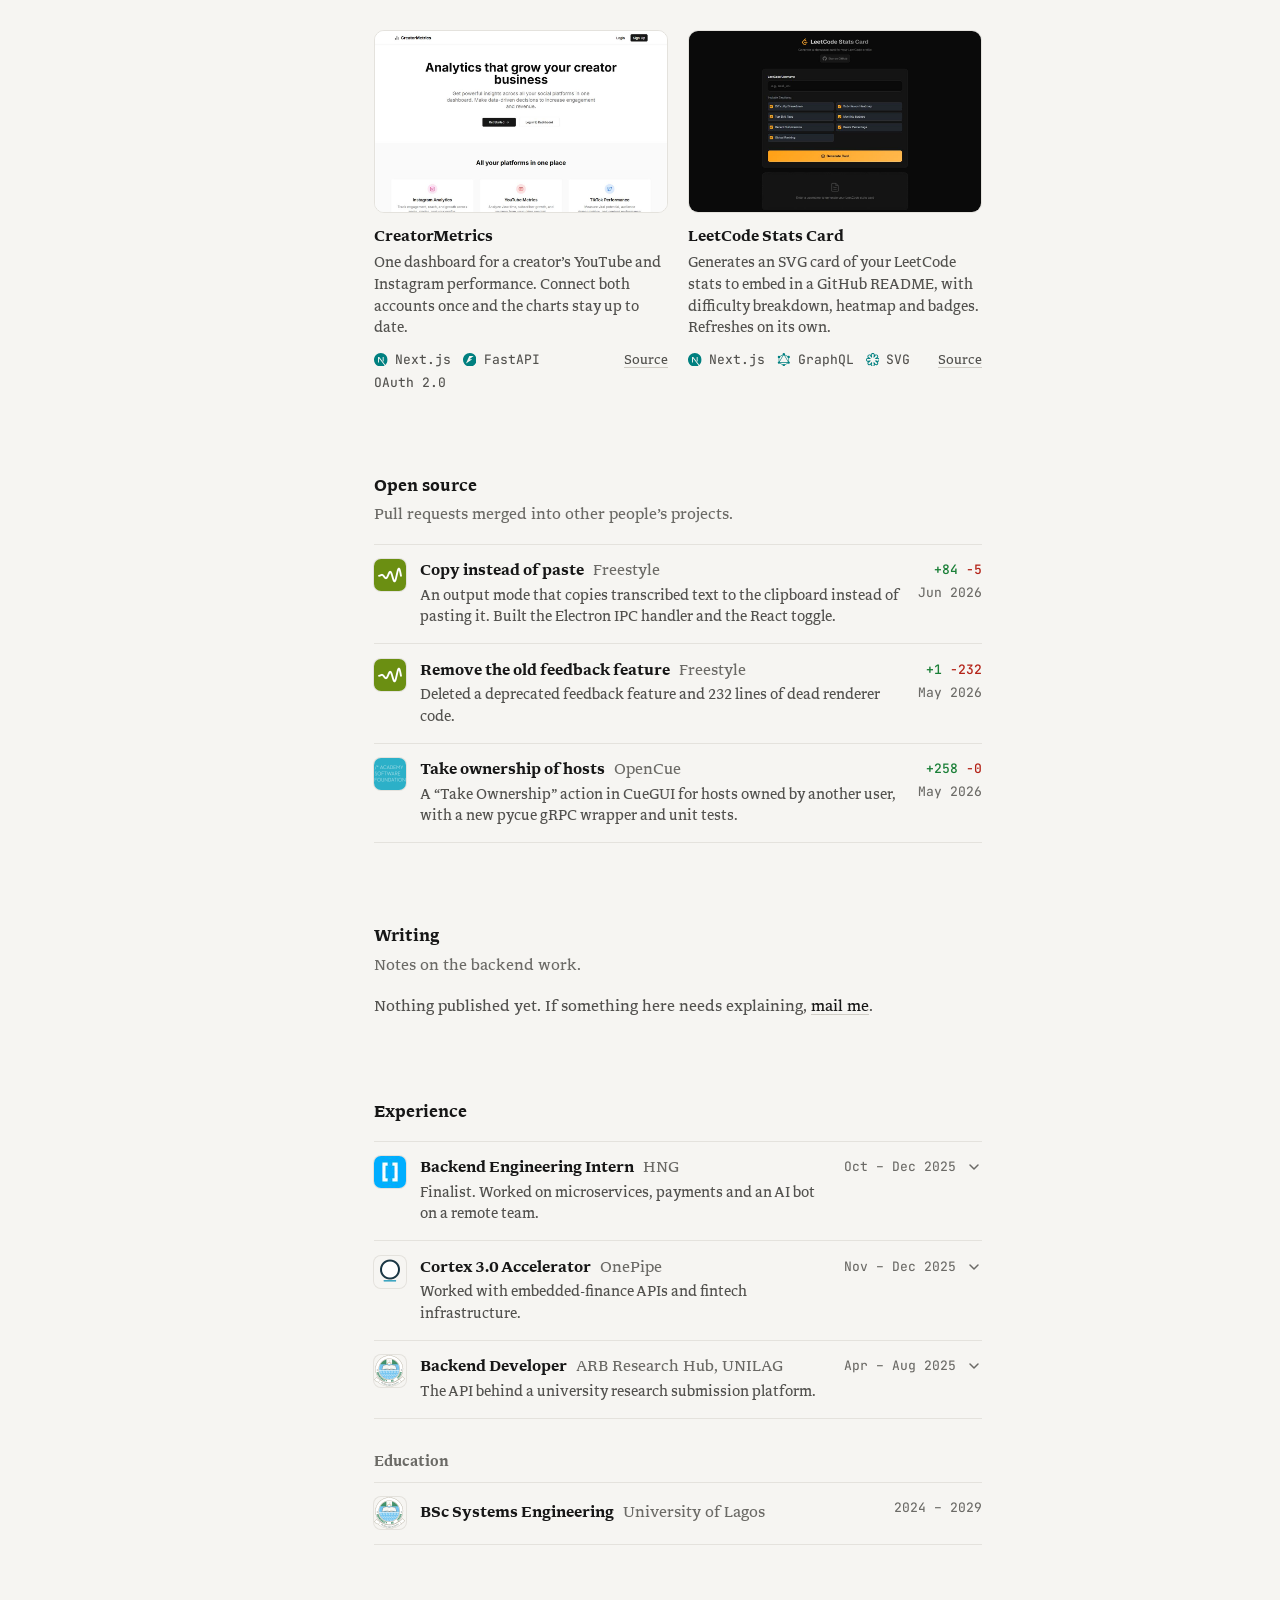
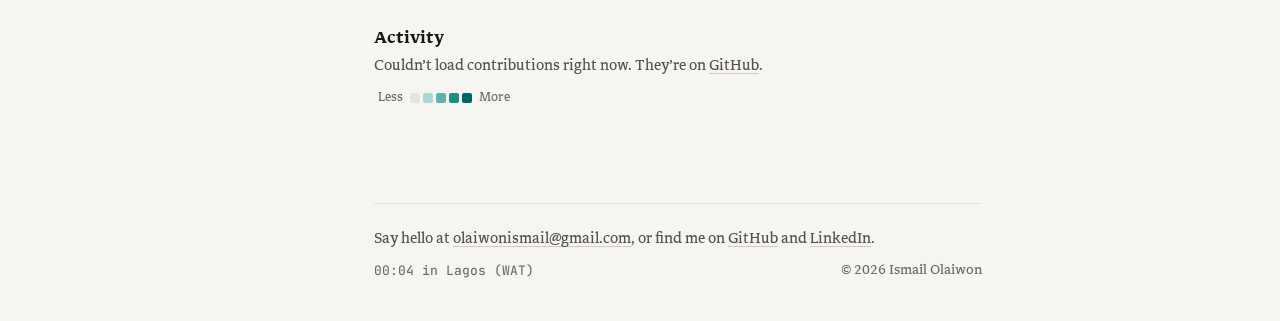
==== commit 3545440b: "Refactor code structure for improved readability and maintainability" ====
--- a/index.html
+++ b/index.html
@@ -34,11 +34,14 @@
   <meta name="twitter:description" content="Backend-focused full stack engineer in Lagos, Nigeria. APIs, background workers and AI pipelines, mostly in Python and FastAPI.">
   <meta name="twitter:image" content="https://olaiwon-ismail.vercel.app/profile.jpg">
 
-  <link rel="icon" href="images/favicon.png" type="image/png" sizes="64x64">
+  <!-- No favicon: an empty data URI tells the browser to show no tab icon
+       and stops it falling back to a cached or auto-requested /favicon.ico. -->
+  <link rel="icon" href="data:,">
   <link rel="apple-touch-icon" href="images/apple-touch-icon.png">
 
   <link rel="preload" href="fonts/Libron-Regular.woff2" as="font" type="font/woff2" crossorigin>
   <link rel="preload" href="fonts/Libron-Bold.woff2" as="font" type="font/woff2" crossorigin>
+  <link rel="preload" href="fonts/JetBrainsMono.woff2" as="font" type="font/woff2" crossorigin>
   <link rel="preconnect" href="https://github-contributions-api.jogruber.de" crossorigin>
 
   <link rel="stylesheet" href="styles.css">
@@ -64,12 +67,12 @@
 </head>
 
 <body>
+  <svg xmlns="http://www.w3.org/2000/svg" class="icon-sprite" aria-hidden="true" focusable="false"><symbol id="i-c" viewBox="0 0 24 24"><path d="M16.5921 9.1962s-.354-3.298-3.627-3.39c-3.2741-.09-4.9552 2.474-4.9552 6.14 0 3.6651 1.858 6.5972 5.0451 6.5972 3.184 0 3.5381-3.665 3.5381-3.665l6.1041.365s.36 3.31-2.196 5.836c-2.552 2.5241-5.6901 2.9371-7.8762 2.9201-2.19-.017-5.2261.034-8.1602-2.97-2.938-3.0101-3.436-5.9302-3.436-8.8002 0-2.8701.556-6.6702 4.047-9.5502C7.444.72 9.849 0 12.254 0c10.0422 0 10.7172 9.2602 10.7172 9.2602z"/></symbol><symbol id="i-docker" viewBox="0 0 24 24"><path d="M13.983 11.078h2.119a.186.186 0 00.186-.185V9.006a.186.186 0 00-.186-.186h-2.119a.185.185 0 00-.185.185v1.888c0 .102.083.185.185.185m-2.954-5.43h2.118a.186.186 0 00.186-.186V3.574a.186.186 0 00-.186-.185h-2.118a.185.185 0 00-.185.185v1.888c0 .102.082.185.185.185m0 2.716h2.118a.187.187 0 00.186-.186V6.29a.186.186 0 00-.186-.185h-2.118a.185.185 0 00-.185.185v1.887c0 .102.082.185.185.186m-2.93 0h2.12a.186.186 0 00.184-.186V6.29a.185.185 0 00-.185-.185H8.1a.185.185 0 00-.185.185v1.887c0 .102.083.185.185.186m-2.964 0h2.119a.186.186 0 00.185-.186V6.29a.185.185 0 00-.185-.185H5.136a.186.186 0 00-.186.185v1.887c0 .102.084.185.186.186m5.893 2.715h2.118a.186.186 0 00.186-.185V9.006a.186.186 0 00-.186-.186h-2.118a.185.185 0 00-.185.185v1.888c0 .102.082.185.185.185m-2.93 0h2.12a.185.185 0 00.184-.185V9.006a.185.185 0 00-.184-.186h-2.12a.185.185 0 00-.184.185v1.888c0 .102.083.185.185.185m-2.964 0h2.119a.185.185 0 00.185-.185V9.006a.185.185 0 00-.184-.186h-2.12a.186.186 0 00-.186.186v1.887c0 .102.084.185.186.185m-2.92 0h2.12a.185.185 0 00.184-.185V9.006a.185.185 0 00-.184-.186h-2.12a.185.185 0 00-.184.185v1.888c0 .102.082.185.185.185M23.763 9.89c-.065-.051-.672-.51-1.954-.51-.338.001-.676.03-1.01.087-.248-1.7-1.653-2.53-1.716-2.566l-.344-.199-.226.327c-.284.438-.49.922-.612 1.43-.23.97-.09 1.882.403 2.661-.595.332-1.55.413-1.744.42H.751a.751.751 0 00-.75.748 11.376 11.376 0 00.692 4.062c.545 1.428 1.355 2.48 2.41 3.124 1.18.723 3.1 1.137 5.275 1.137.983.003 1.963-.086 2.93-.266a12.248 12.248 0 003.823-1.389c.98-.567 1.86-1.288 2.61-2.136 1.252-1.418 1.998-2.997 2.553-4.4h.221c1.372 0 2.215-.549 2.68-1.009.309-.293.55-.65.707-1.046l.098-.288Z"/></symbol><symbol id="i-express" viewBox="0 0 24 24"><path d="M12.262 16.666h1.146l6.975-9.325H19.22zm9.778 1.441v.004l-4.334-5.706-.557.74 4.873 6.682H.945V4.173h9.505l5.026 6.7.574-.772-4.374-5.928h.003l-.719-.945H0v17.544h24zM10.917 8.705a3.8 3.8 0 0 0-1.292-1.183q-.796-.45-1.916-.45c-.746 0-1.37.14-1.906.424a3.76 3.76 0 0 0-1.31 1.12 4.9 4.9 0 0 0-.75 1.581 7.17 7.17 0 0 0 0 3.696c.148.567.402 1.101.75 1.573a3.5 3.5 0 0 0 1.31 1.066q.803.39 1.906.389 1.77 0 2.739-.868.966-.867 1.328-2.457h-1.139q-.271 1.084-.977 1.734-.704.651-1.952.65-.812 0-1.392-.342a3.1 3.1 0 0 1-.957-.869 3.5 3.5 0 0 1-.551-1.182 5 5 0 0 1-.17-1.133 9 9 0 0 0-.015-.286 4.5 4.5 0 0 1 .015-.829c.047-.418.147-.83.296-1.223A3.7 3.7 0 0 1 5.54 9.05a2.9 2.9 0 0 1 .922-.742q.541-.28 1.246-.28c.47 0 .869.093 1.23.28q.541.281.922.742.379.461.587 1.057t.225 1.246H5.625l.004.957h6.182a7.3 7.3 0 0 0-.18-1.924 4.9 4.9 0 0 0-.715-1.68z"/></symbol><symbol id="i-fastapi" viewBox="0 0 24 24"><path d="M12 .0387C5.3729.0384.0003 5.3931 0 11.9988c-.001 6.6066 5.372 11.9628 12 11.9625 6.628.0003 12.001-5.3559 12-11.9625-.0003-6.6057-5.3729-11.9604-12-11.96m-.829 5.4153h7.55l-7.5805 5.3284h5.1828L5.279 18.5436q2.9466-6.5444 5.892-13.0896"/></symbol><symbol id="i-firebase" viewBox="0 0 24 24"><path d="M19.455 8.369c-.538-.748-1.778-2.285-3.681-4.569-.826-.991-1.535-1.832-1.884-2.245a146 146 0 0 0-.488-.576l-.207-.245-.113-.133-.022-.032-.01-.005L12.57 0l-.609.488c-1.555 1.246-2.828 2.851-3.681 4.64-.523 1.064-.864 2.105-1.043 3.176-.047.241-.088.489-.121.738-.209-.017-.421-.028-.632-.033-.018-.001-.035-.002-.059-.003a7.46 7.46 0 0 0-2.28.274l-.317.089-.163.286c-.765 1.342-1.198 2.869-1.252 4.416-.07 2.01.477 3.954 1.583 5.625 1.082 1.633 2.61 2.882 4.42 3.611l.236.095.071.025.003-.001a9.59 9.59 0 0 0 2.941.568q.171.006.342.006c1.273 0 2.513-.249 3.69-.742l.008.004.313-.145a9.63 9.63 0 0 0 3.927-3.335c1.01-1.49 1.577-3.234 1.641-5.042.075-2.161-.643-4.304-2.133-6.371m-7.083 6.695c.328 1.244.264 2.44-.191 3.558-1.135-1.12-1.967-2.352-2.475-3.665-.543-1.404-.87-2.74-.974-3.975.48.157.922.366 1.315.622 1.132.737 1.914 1.902 2.325 3.461zm.207 6.022c.482.368.99.712 1.513 1.028-.771.21-1.565.302-2.369.273a8 8 0 0 1-.373-.022c.458-.394.869-.823 1.228-1.279zm1.347-6.431c-.516-1.957-1.527-3.437-3.002-4.398-.647-.421-1.385-.741-2.194-.95.011-.134.026-.268.043-.4.014-.113.03-.216.046-.313.133-.689.332-1.37.589-2.025.099-.25.206-.499.321-.74l.004-.008c.177-.358.376-.719.61-1.105l.092-.152-.003-.001c.544-.851 1.197-1.627 1.942-2.311l.288.341c.672.796 1.304 1.548 1.878 2.237 1.291 1.549 2.966 3.583 3.612 4.48 1.277 1.771 1.893 3.579 1.83 5.375-.049 1.395-.461 2.755-1.195 3.933-.694 1.116-1.661 2.05-2.8 2.708-.636-.318-1.559-.839-2.539-1.599.79-1.575.952-3.28.479-5.072zm-2.575 5.397c-.725.939-1.587 1.55-2.09 1.856-.081-.029-.163-.06-.243-.093l-.065-.026c-1.49-.616-2.747-1.656-3.635-3.01-.907-1.384-1.356-2.993-1.298-4.653.041-1.19.338-2.327.882-3.379.316-.07.638-.114.96-.131l.084-.002c.162-.003.324-.003.478 0 .227.011.454.035.677.07.073 1.513.445 3.145 1.105 4.852.637 1.644 1.694 3.162 3.144 4.515z"/></symbol><symbol id="i-googlecloud" viewBox="0 0 24 24"><path d="M12.19 2.38a9.344 9.344 0 0 0-9.234 6.893c.053-.02-.055.013 0 0-3.875 2.551-3.922 8.11-.247 10.941l.006-.007-.007.03a6.717 6.717 0 0 0 4.077 1.356h5.173l.03.03h5.192c6.687.053 9.376-8.605 3.835-12.35a9.365 9.365 0 0 0-2.821-4.552l-.043.043.006-.05A9.344 9.344 0 0 0 12.19 2.38zm-.358 4.146c1.244-.04 2.518.368 3.486 1.15a5.186 5.186 0 0 1 1.862 4.078v.518c3.53-.07 3.53 5.262 0 5.193h-5.193l-.008.009v-.04H6.785a2.59 2.59 0 0 1-1.067-.23h.001a2.597 2.597 0 1 1 3.437-3.437l3.013-3.012A6.747 6.747 0 0 0 8.11 8.24c.018-.01.04-.026.054-.023a5.186 5.186 0 0 1 3.67-1.69z"/></symbol><symbol id="i-googlegemini" viewBox="0 0 24 24"><path d="M11.04 19.32Q12 21.51 12 24q0-2.49.93-4.68.96-2.19 2.58-3.81t3.81-2.55Q21.51 12 24 12q-2.49 0-4.68-.93a12.3 12.3 0 0 1-3.81-2.58 12.3 12.3 0 0 1-2.58-3.81Q12 2.49 12 0q0 2.49-.96 4.68-.93 2.19-2.55 3.81a12.3 12.3 0 0 1-3.81 2.58Q2.49 12 0 12q2.49 0 4.68.96 2.19.93 3.81 2.55t2.55 3.81"/></symbol><symbol id="i-graphql" viewBox="0 0 24 24"><path d="M12.002 0a2.138 2.138 0 1 0 0 4.277 2.138 2.138 0 1 0 0-4.277zm8.54 4.931a2.138 2.138 0 1 0 0 4.277 2.138 2.138 0 1 0 0-4.277zm0 9.862a2.138 2.138 0 1 0 0 4.277 2.138 2.138 0 1 0 0-4.277zm-8.54 4.931a2.138 2.138 0 1 0 0 4.276 2.138 2.138 0 1 0 0-4.276zm-8.542-4.93a2.138 2.138 0 1 0 0 4.276 2.138 2.138 0 1 0 0-4.277zm0-9.863a2.138 2.138 0 1 0 0 4.277 2.138 2.138 0 1 0 0-4.277zm8.542-3.378L2.953 6.777v10.448l9.049 5.224 9.047-5.224V6.777zm0 1.601 7.66 13.27H4.34zm-1.387.371L3.97 15.037V7.363zm2.774 0 6.646 3.838v7.674zM5.355 17.44h13.293l-6.646 3.836z"/></symbol><symbol id="i-javascript" viewBox="0 0 24 24"><path d="M0 0h24v24H0V0zm22.034 18.276c-.175-1.095-.888-2.015-3.003-2.873-.736-.345-1.554-.585-1.797-1.14-.091-.33-.105-.51-.046-.705.15-.646.915-.84 1.515-.66.39.12.75.42.976.9 1.034-.676 1.034-.676 1.755-1.125-.27-.42-.404-.601-.586-.78-.63-.705-1.469-1.065-2.834-1.034l-.705.089c-.676.165-1.32.525-1.71 1.005-1.14 1.291-.811 3.541.569 4.471 1.365 1.02 3.361 1.244 3.616 2.205.24 1.17-.87 1.545-1.966 1.41-.811-.18-1.26-.586-1.755-1.336l-1.83 1.051c.21.48.45.689.81 1.109 1.74 1.756 6.09 1.666 6.871-1.004.029-.09.24-.705.074-1.65l.046.067zm-8.983-7.245h-2.248c0 1.938-.009 3.864-.009 5.805 0 1.232.063 2.363-.138 2.711-.33.689-1.18.601-1.566.48-.396-.196-.597-.466-.83-.855-.063-.105-.11-.196-.127-.196l-1.825 1.125c.305.63.75 1.172 1.324 1.517.855.51 2.004.675 3.207.405.783-.226 1.458-.691 1.811-1.411.51-.93.402-2.07.397-3.346.012-2.054 0-4.109 0-6.179l.004-.056z"/></symbol><symbol id="i-langchain" viewBox="0 0 24 24"><path d="M13.796 0a6.93 6.93 0 0 0-4.91 2.019L5.451 5.455l3.273 3.27 3.432-3.432a2.284 2.284 0 0 1 3.277 0 2.28 2.28 0 0 1 0 3.275L12 12.001l3.273 3.273 3.433-3.435c2.692-2.692 2.692-7.127 0-9.82A6.92 6.92 0 0 0 13.796 0m-5.07 8.728-3.433 3.434c-2.692 2.693-2.692 7.126 0 9.819A6.92 6.92 0 0 0 10.203 24a6.93 6.93 0 0 0 4.911-2.02l3.432-3.432-3.271-3.272-3.433 3.433a2.284 2.284 0 0 1-3.277 0 2.28 2.28 0 0 1 0-3.276L12 12z"/></symbol><symbol id="i-mongodb" viewBox="0 0 24 24"><path d="M17.193 9.555c-1.264-5.58-4.252-7.414-4.573-8.115-.28-.394-.53-.954-.735-1.44-.036.495-.055.685-.523 1.184-.723.566-4.438 3.682-4.74 10.02-.282 5.912 4.27 9.435 4.888 9.884l.07.05A73.49 73.49 0 0111.91 24h.481c.114-1.032.284-2.056.51-3.07.417-.296.604-.463.85-.693a11.342 11.342 0 003.639-8.464c.01-.814-.103-1.662-.197-2.218zm-5.336 8.195s0-8.291.275-8.29c.213 0 .49 10.695.49 10.695-.381-.045-.765-1.76-.765-2.405z"/></symbol><symbol id="i-nextdotjs" viewBox="0 0 24 24"><path d="M18.665 21.978C16.758 23.255 14.465 24 12 24 5.377 24 0 18.623 0 12S5.377 0 12 0s12 5.377 12 12c0 3.583-1.574 6.801-4.067 9.001L9.219 7.2H7.2v9.596h1.615V9.251l9.85 12.727Zm-3.332-8.533 1.6 2.061V7.2h-1.6v6.245Z"/></symbol><symbol id="i-nodedotjs" viewBox="0 0 24 24"><path d="M11.998,24c-0.321,0-0.641-0.084-0.922-0.247l-2.936-1.737c-0.438-0.245-0.224-0.332-0.08-0.383 c0.585-0.203,0.703-0.25,1.328-0.604c0.065-0.037,0.151-0.023,0.218,0.017l2.256,1.339c0.082,0.045,0.197,0.045,0.272,0l8.795-5.076 c0.082-0.047,0.134-0.141,0.134-0.238V6.921c0-0.099-0.053-0.192-0.137-0.242l-8.791-5.072c-0.081-0.047-0.189-0.047-0.271,0 L3.075,6.68C2.99,6.729,2.936,6.825,2.936,6.921v10.15c0,0.097,0.054,0.189,0.139,0.235l2.409,1.392 c1.307,0.654,2.108-0.116,2.108-0.89V7.787c0-0.142,0.114-0.253,0.256-0.253h1.115c0.139,0,0.255,0.112,0.255,0.253v10.021 c0,1.745-0.95,2.745-2.604,2.745c-0.508,0-0.909,0-2.026-0.551L2.28,18.675c-0.57-0.329-0.922-0.945-0.922-1.604V6.921 c0-0.659,0.353-1.275,0.922-1.603l8.795-5.082c0.557-0.315,1.296-0.315,1.848,0l8.794,5.082c0.57,0.329,0.924,0.944,0.924,1.603 v10.15c0,0.659-0.354,1.273-0.924,1.604l-8.794,5.078C12.643,23.916,12.324,24,11.998,24z M19.099,13.993 c0-1.9-1.284-2.406-3.987-2.763c-2.731-0.361-3.009-0.548-3.009-1.187c0-0.528,0.235-1.233,2.258-1.233 c1.807,0,2.473,0.389,2.747,1.607c0.024,0.115,0.129,0.199,0.247,0.199h1.141c0.071,0,0.138-0.031,0.186-0.081 c0.048-0.054,0.074-0.123,0.067-0.196c-0.177-2.098-1.571-3.076-4.388-3.076c-2.508,0-4.004,1.058-4.004,2.833 c0,1.925,1.488,2.457,3.895,2.695c2.88,0.282,3.103,0.703,3.103,1.269c0,0.983-0.789,1.402-2.642,1.402 c-2.327,0-2.839-0.584-3.011-1.742c-0.02-0.124-0.126-0.215-0.253-0.215h-1.137c-0.141,0-0.254,0.112-0.254,0.253 c0,1.482,0.806,3.248,4.655,3.248C17.501,17.007,19.099,15.91,19.099,13.993z"/></symbol><symbol id="i-numpy" viewBox="0 0 24 24"><path d="M10.315 4.876L6.3048 2.8517l-4.401 2.1965 4.1186 2.0683zm1.8381.9277l4.2045 2.1223-4.3622 2.1906-4.125-2.0718zm5.6153-2.9213l4.3193 2.1658-3.863 1.9402-4.2131-2.1252zm-1.859-.9329L12.021 0 8.1742 1.9193l4.0068 2.0208zm-3.0401 16.7443V24l4.7107-2.3507-.0053-5.3085zm4.7037-4.2057l-.0052-5.2528-4.6985 2.3356v5.2546zm5.6553-.9845v5.327l-4.0178 2.0052-.0029-5.3028zm0-1.8626V6.4214l-4.0253 2.001.0034 5.2633zM11.2062 11.571L8.0333 9.9756v6.895s-3.8804-8.2564-4.2399-8.998c-.0463-.0957-.2371-.2007-.2858-.2262C2.8118 7.2812.773 6.2485.773 6.2485V18.43l2.8204 1.5076v-6.3674s3.8392 7.3775 3.878 7.458c.0389.0807.4245.8582.8362 1.1314.5485.363 2.8992 1.7766 2.8992 1.7766z"/></symbol><symbol id="i-onnx" viewBox="0 0 24 24"><path d="M23.0325 11.2963c-.0503 0-.1006 0-.1508.0126l-4.021-7.4387c.0754-.1383.1131-.289.1131-.4524 0-.5403-.4398-.9675-.9675-.9675-.2765 0-.5278.113-.7037.3015L9.286 1.156C9.2357.6785 8.821.3016 8.3184.3016c-.5277 0-.9675.4398-.9675.9675 0 .1634.0377.3141.113.4524l-6.245 8.9591c-.0753-.0251-.1633-.0377-.2513-.0377-.5403 0-.9675.4398-.9675.9676 0 .5403.4398.9675.9675.9675h.0377l3.3676 8.3309c-.0503.1257-.088.2639-.088.402 0 .5404.4398.9676.9676.9676.2764 0 .5277-.113.7036-.3015l10.1152.9926c.1005.4273.49.7288.9424.7288.5403 0 .9676-.4398.9676-.9675 0-.2388-.088-.465-.2262-.6283l5.1141-8.8712c.0503.0126.1005.0126.1634.0126.5403 0 .9675-.4398.9675-.9676 0-.5403-.4272-.98-.9675-.98zM17.2272 4.021c.1131.1508.2765.264.4524.3267l-1.533 11.5728c-.1005.0252-.1885.0503-.2764.1005L7.4513 8.708c.0251-.0754.0377-.1634.0377-.2514 0-.0628-.0126-.1256-.0126-.1884zm4.8754 8.5068l-5.177 3.556a1.105 1.105 0 0 0-.1256-.0753L18.3455 4.335h.0126l3.9456 7.288c-.1508.1759-.2388.3895-.2388.6408 0 .1005.0126.1885.0377.2638zM6.3832 7.5016c-.4649.0754-.8293.4775-.8293.955v.0628l-3.4555 2.0481 5.378-7.7026zm.3519 1.91c.1256-.0252.2513-.088.3518-.1634l8.356 7.2628c-.0377.113-.0628.2262-.0628.3518v.0503l-9.311 3.845c-.1382-.201-.3518-.3518-.6031-.402zm8.8963 8.1172c.1257.1382.3016.2513.5026.289l.465 4.046c-.201.1006-.3519.264-.4524.4524l-9.8136-.955zm1.1435.2136c.3267-.1633.5403-.49.5403-.867 0-.088-.0126-.1634-.0377-.2513l4.7372-3.2545-4.8 8.331zm.2513-14.3497l-9.889 4.31-.1131-.0755 1.2565-5.3906h.0377c.3393 0 .6409-.1759.8168-.4397l7.891 1.5706zM1.935 11.6105c0-.0629-.0126-.1257-.0126-.1885l3.9079-2.2995c.0754.0754.1633.1508.2638.201L4.8252 20.243l-3.2043-7.9036c.1885-.176.3142-.4398.3142-.7288Z"/></symbol><symbol id="i-postgresql" viewBox="0 0 24 24"><path d="M23.5594 14.7228a.5269.5269 0 0 0-.0563-.1191c-.139-.2632-.4768-.3418-1.0074-.2321-1.6533.3411-2.2935.1312-2.5256-.0191 1.342-2.0482 2.445-4.522 3.0411-6.8297.2714-1.0507.7982-3.5237.1222-4.7316a1.5641 1.5641 0 0 0-.1509-.235C21.6931.9086 19.8007.0248 17.5099.0005c-1.4947-.0158-2.7705.3461-3.1161.4794a9.449 9.449 0 0 0-.5159-.0816 8.044 8.044 0 0 0-1.3114-.1278c-1.1822-.0184-2.2038.2642-3.0498.8406-.8573-.3211-4.7888-1.645-7.2219.0788C.9359 2.1526.3086 3.8733.4302 6.3043c.0409.818.5069 3.334 1.2423 5.7436.4598 1.5065.9387 2.7019 1.4334 3.582.553.9942 1.1259 1.5933 1.7143 1.7895.4474.1491 1.1327.1441 1.8581-.7279.8012-.9635 1.5903-1.8258 1.9446-2.2069.4351.2355.9064.3625 1.39.3772a.0569.0569 0 0 0 .0004.0041 11.0312 11.0312 0 0 0-.2472.3054c-.3389.4302-.4094.5197-1.5002.7443-.3102.064-1.1344.2339-1.1464.8115-.0025.1224.0329.2309.0919.3268.2269.4231.9216.6097 1.015.6331 1.3345.3335 2.5044.092 3.3714-.6787-.017 2.231.0775 4.4174.3454 5.0874.2212.5529.7618 1.9045 2.4692 1.9043.2505 0 .5263-.0291.8296-.0941 1.7819-.3821 2.5557-1.1696 2.855-2.9059.1503-.8707.4016-2.8753.5388-4.1012.0169-.0703.0357-.1207.057-.1362.0007-.0005.0697-.0471.4272.0307a.3673.3673 0 0 0 .0443.0068l.2539.0223.0149.001c.8468.0384 1.9114-.1426 2.5312-.4308.6438-.2988 1.8057-1.0323 1.5951-1.6698zM2.371 11.8765c-.7435-2.4358-1.1779-4.8851-1.2123-5.5719-.1086-2.1714.4171-3.6829 1.5623-4.4927 1.8367-1.2986 4.8398-.5408 6.108-.13-.0032.0032-.0066.0061-.0098.0094-2.0238 2.044-1.9758 5.536-1.9708 5.7495-.0002.0823.0066.1989.0162.3593.0348.5873.0996 1.6804-.0735 2.9184-.1609 1.1504.1937 2.2764.9728 3.0892.0806.0841.1648.1631.2518.2374-.3468.3714-1.1004 1.1926-1.9025 2.1576-.5677.6825-.9597.5517-1.0886.5087-.3919-.1307-.813-.5871-1.2381-1.3223-.4796-.839-.9635-2.0317-1.4155-3.5126zm6.0072 5.0871c-.1711-.0428-.3271-.1132-.4322-.1772.0889-.0394.2374-.0902.4833-.1409 1.2833-.2641 1.4815-.4506 1.9143-1.0002.0992-.126.2116-.2687.3673-.4426a.3549.3549 0 0 0 .0737-.1298c.1708-.1513.2724-.1099.4369-.0417.156.0646.3078.26.3695.4752.0291.1016.0619.2945-.0452.4444-.9043 1.2658-2.2216 1.2494-3.1676 1.0128zm2.094-3.988-.0525.141c-.133.3566-.2567.6881-.3334 1.003-.6674-.0021-1.3168-.2872-1.8105-.8024-.6279-.6551-.9131-1.5664-.7825-2.5004.1828-1.3079.1153-2.4468.079-3.0586-.005-.0857-.0095-.1607-.0122-.2199.2957-.2621 1.6659-.9962 2.6429-.7724.4459.1022.7176.4057.8305.928.5846 2.7038.0774 3.8307-.3302 4.7363-.084.1866-.1633.3629-.2311.5454zm7.3637 4.5725c-.0169.1768-.0358.376-.0618.5959l-.146.4383a.3547.3547 0 0 0-.0182.1077c-.0059.4747-.054.6489-.115.8693-.0634.2292-.1353.4891-.1794 1.0575-.11 1.4143-.8782 2.2267-2.4172 2.5565-1.5155.3251-1.7843-.4968-2.0212-1.2217a6.5824 6.5824 0 0 0-.0769-.2266c-.2154-.5858-.1911-1.4119-.1574-2.5551.0165-.5612-.0249-1.9013-.3302-2.6462.0044-.2932.0106-.5909.019-.8918a.3529.3529 0 0 0-.0153-.1126 1.4927 1.4927 0 0 0-.0439-.208c-.1226-.4283-.4213-.7866-.7797-.9351-.1424-.059-.4038-.1672-.7178-.0869.067-.276.1831-.5875.309-.9249l.0529-.142c.0595-.16.134-.3257.213-.5012.4265-.9476 1.0106-2.2453.3766-5.1772-.2374-1.0981-1.0304-1.6343-2.2324-1.5098-.7207.0746-1.3799.3654-1.7088.5321a5.6716 5.6716 0 0 0-.1958.1041c.0918-1.1064.4386-3.1741 1.7357-4.4823a4.0306 4.0306 0 0 1 .3033-.276.3532.3532 0 0 0 .1447-.0644c.7524-.5706 1.6945-.8506 2.802-.8325.4091.0067.8017.0339 1.1742.081 1.939.3544 3.2439 1.4468 4.0359 2.3827.8143.9623 1.2552 1.9315 1.4312 2.4543-1.3232-.1346-2.2234.1268-2.6797.779-.9926 1.4189.543 4.1729 1.2811 5.4964.1353.2426.2522.4522.2889.5413.2403.5825.5515.9713.7787 1.2552.0696.087.1372.1714.1885.245-.4008.1155-1.1208.3825-1.0552 1.717-.0123.1563-.0423.4469-.0834.8148-.0461.2077-.0702.4603-.0994.7662zm.8905-1.6211c-.0405-.8316.2691-.9185.5967-1.0105a2.8566 2.8566 0 0 0 .135-.0406 1.202 1.202 0 0 0 .1342.103c.5703.3765 1.5823.4213 3.0068.1344-.2016.1769-.5189.3994-.9533.6011-.4098.1903-1.0957.333-1.7473.3636-.7197.0336-1.0859-.0807-1.1721-.151zm.5695-9.2712c-.0059.3508-.0542.6692-.1054 1.0017-.055.3576-.112.7274-.1264 1.1762-.0142.4368.0404.8909.0932 1.3301.1066.887.216 1.8003-.2075 2.7014a3.5272 3.5272 0 0 1-.1876-.3856c-.0527-.1276-.1669-.3326-.3251-.6162-.6156-1.1041-2.0574-3.6896-1.3193-4.7446.3795-.5427 1.3408-.5661 2.1781-.463zm.2284 7.0137a12.3762 12.3762 0 0 0-.0853-.1074l-.0355-.0444c.7262-1.1995.5842-2.3862.4578-3.4385-.0519-.4318-.1009-.8396-.0885-1.2226.0129-.4061.0666-.7543.1185-1.0911.0639-.415.1288-.8443.1109-1.3505.0134-.0531.0188-.1158.0118-.1902-.0457-.4855-.5999-1.938-1.7294-3.253-.6076-.7073-1.4896-1.4972-2.6889-2.0395.5251-.1066 1.2328-.2035 2.0244-.1859 2.0515.0456 3.6746.8135 4.8242 2.2824a.908.908 0 0 1 .0667.1002c.7231 1.3556-.2762 6.2751-2.9867 10.5405zm-8.8166-6.1162c-.025.1794-.3089.4225-.6211.4225a.5821.5821 0 0 1-.0809-.0056c-.1873-.026-.3765-.144-.5059-.3156-.0458-.0605-.1203-.178-.1055-.2844.0055-.0401.0261-.0985.0925-.1488.1182-.0894.3518-.1226.6096-.0867.3163.0441.6426.1938.6113.4186zm7.9305-.4114c.0111.0792-.049.201-.1531.3102-.0683.0717-.212.1961-.4079.2232a.5456.5456 0 0 1-.075.0052c-.2935 0-.5414-.2344-.5607-.3717-.024-.1765.2641-.3106.5611-.352.297-.0414.6111.0088.6356.1851z"/></symbol><symbol id="i-python" viewBox="0 0 24 24"><path d="M14.25.18l.9.2.73.26.59.3.45.32.34.34.25.34.16.33.1.3.04.26.02.2-.01.13V8.5l-.05.63-.13.55-.21.46-.26.38-.3.31-.33.25-.35.19-.35.14-.33.1-.3.07-.26.04-.21.02H8.77l-.69.05-.59.14-.5.22-.41.27-.33.32-.27.35-.2.36-.15.37-.1.35-.07.32-.04.27-.02.21v3.06H3.17l-.21-.03-.28-.07-.32-.12-.35-.18-.36-.26-.36-.36-.35-.46-.32-.59-.28-.73-.21-.88-.14-1.05-.05-1.23.06-1.22.16-1.04.24-.87.32-.71.36-.57.4-.44.42-.33.42-.24.4-.16.36-.1.32-.05.24-.01h.16l.06.01h8.16v-.83H6.18l-.01-2.75-.02-.37.05-.34.11-.31.17-.28.25-.26.31-.23.38-.2.44-.18.51-.15.58-.12.64-.1.71-.06.77-.04.84-.02 1.27.05zm-6.3 1.98l-.23.33-.08.41.08.41.23.34.33.22.41.09.41-.09.33-.22.23-.34.08-.41-.08-.41-.23-.33-.33-.22-.41-.09-.41.09zm13.09 3.95l.28.06.32.12.35.18.36.27.36.35.35.47.32.59.28.73.21.88.14 1.04.05 1.23-.06 1.23-.16 1.04-.24.86-.32.71-.36.57-.4.45-.42.33-.42.24-.4.16-.36.09-.32.05-.24.02-.16-.01h-8.22v.82h5.84l.01 2.76.02.36-.05.34-.11.31-.17.29-.25.25-.31.24-.38.2-.44.17-.51.15-.58.13-.64.09-.71.07-.77.04-.84.01-1.27-.04-1.07-.14-.9-.2-.73-.25-.59-.3-.45-.33-.34-.34-.25-.34-.16-.33-.1-.3-.04-.25-.02-.2.01-.13v-5.34l.05-.64.13-.54.21-.46.26-.38.3-.32.33-.24.35-.2.35-.14.33-.1.3-.06.26-.04.21-.02.13-.01h5.84l.69-.05.59-.14.5-.21.41-.28.33-.32.27-.35.2-.36.15-.36.1-.35.07-.32.04-.28.02-.21V6.07h2.09l.14.01zm-6.47 14.25l-.23.33-.08.41.08.41.23.33.33.23.41.08.41-.08.33-.23.23-.33.08-.41-.08-.41-.23-.33-.33-.23-.41-.08-.41.08z"/></symbol><symbol id="i-qdrant" viewBox="0 0 24 24"><path d="m12 16.5 3.897-2.25v-4.5L12 7.5 8.103 9.75v4.5zM1.607 18 12 24l3.897-2.25v-4.5L12 19.5l-6.495-3.75v-7.5L12 4.5l6.495 3.75v15L22.393 21V6L12 0 1.607 6Z"/></symbol><symbol id="i-rabbitmq" viewBox="0 0 24 24"><path d="M23.035 9.601h-7.677a.956.956 0 01-.962-.962V.962a.956.956 0 00-.962-.956H10.56a.956.956 0 00-.962.956V8.64a.956.956 0 01-.962.962H5.762a.956.956 0 01-.961-.962V.962A.956.956 0 003.839 0H.959a.956.956 0 00-.956.962v22.076A.956.956 0 00.965 24h22.07a.956.956 0 00.962-.962V10.58a.956.956 0 00-.962-.98zm-3.86 8.152a1.437 1.437 0 01-1.437 1.443h-1.924a1.437 1.437 0 01-1.436-1.443v-1.917a1.437 1.437 0 011.436-1.443h1.924a1.437 1.437 0 011.437 1.443z"/></symbol><symbol id="i-react" viewBox="0 0 24 24"><path d="M14.23 12.004a2.236 2.236 0 0 1-2.235 2.236 2.236 2.236 0 0 1-2.236-2.236 2.236 2.236 0 0 1 2.235-2.236 2.236 2.236 0 0 1 2.236 2.236zm2.648-10.69c-1.346 0-3.107.96-4.888 2.622-1.78-1.653-3.542-2.602-4.887-2.602-.41 0-.783.093-1.106.278-1.375.793-1.683 3.264-.973 6.365C1.98 8.917 0 10.42 0 12.004c0 1.59 1.99 3.097 5.043 4.03-.704 3.113-.39 5.588.988 6.38.32.187.69.275 1.102.275 1.345 0 3.107-.96 4.888-2.624 1.78 1.654 3.542 2.603 4.887 2.603.41 0 .783-.09 1.106-.275 1.374-.792 1.683-3.263.973-6.365C22.02 15.096 24 13.59 24 12.004c0-1.59-1.99-3.097-5.043-4.032.704-3.11.39-5.587-.988-6.38-.318-.184-.688-.277-1.092-.278zm-.005 1.09v.006c.225 0 .406.044.558.127.666.382.955 1.835.73 3.704-.054.46-.142.945-.25 1.44-.96-.236-2.006-.417-3.107-.534-.66-.905-1.345-1.727-2.035-2.447 1.592-1.48 3.087-2.292 4.105-2.295zm-9.77.02c1.012 0 2.514.808 4.11 2.28-.686.72-1.37 1.537-2.02 2.442-1.107.117-2.154.298-3.113.538-.112-.49-.195-.964-.254-1.42-.23-1.868.054-3.32.714-3.707.19-.09.4-.127.563-.132zm4.882 3.05c.455.468.91.992 1.36 1.564-.44-.02-.89-.034-1.345-.034-.46 0-.915.01-1.36.034.44-.572.895-1.096 1.345-1.565zM12 8.1c.74 0 1.477.034 2.202.093.406.582.802 1.203 1.183 1.86.372.64.71 1.29 1.018 1.946-.308.655-.646 1.31-1.013 1.95-.38.66-.773 1.288-1.18 1.87-.728.063-1.466.098-2.21.098-.74 0-1.477-.035-2.202-.093-.406-.582-.802-1.204-1.183-1.86-.372-.64-.71-1.29-1.018-1.946.303-.657.646-1.313 1.013-1.954.38-.66.773-1.286 1.18-1.868.728-.064 1.466-.098 2.21-.098zm-3.635.254c-.24.377-.48.763-.704 1.16-.225.39-.435.782-.635 1.174-.265-.656-.49-1.31-.676-1.947.64-.15 1.315-.283 2.015-.386zm7.26 0c.695.103 1.365.23 2.006.387-.18.632-.405 1.282-.66 1.933-.2-.39-.41-.783-.64-1.174-.225-.392-.465-.774-.705-1.146zm3.063.675c.484.15.944.317 1.375.498 1.732.74 2.852 1.708 2.852 2.476-.005.768-1.125 1.74-2.857 2.475-.42.18-.88.342-1.355.493-.28-.958-.646-1.956-1.1-2.98.45-1.017.81-2.01 1.085-2.964zm-13.395.004c.278.96.645 1.957 1.1 2.98-.45 1.017-.812 2.01-1.086 2.964-.484-.15-.944-.318-1.37-.5-1.732-.737-2.852-1.706-2.852-2.474 0-.768 1.12-1.742 2.852-2.476.42-.18.88-.342 1.356-.494zm11.678 4.28c.265.657.49 1.312.676 1.948-.64.157-1.316.29-2.016.39.24-.375.48-.762.705-1.158.225-.39.435-.788.636-1.18zm-9.945.02c.2.392.41.783.64 1.175.23.39.465.772.705 1.143-.695-.102-1.365-.23-2.006-.386.18-.63.406-1.282.66-1.933zM17.92 16.32c.112.493.2.968.254 1.423.23 1.868-.054 3.32-.714 3.708-.147.09-.338.128-.563.128-1.012 0-2.514-.807-4.11-2.28.686-.72 1.37-1.536 2.02-2.44 1.107-.118 2.154-.3 3.113-.54zm-11.83.01c.96.234 2.006.415 3.107.532.66.905 1.345 1.727 2.035 2.446-1.595 1.483-3.092 2.295-4.11 2.295-.22-.005-.406-.05-.553-.132-.666-.38-.955-1.834-.73-3.703.054-.46.142-.944.25-1.438zm4.56.64c.44.02.89.034 1.345.034.46 0 .915-.01 1.36-.034-.44.572-.895 1.095-1.345 1.565-.455-.47-.91-.993-1.36-1.565z"/></symbol><symbol id="i-redis" viewBox="0 0 24 24"><path d="M22.71 13.145c-1.66 2.092-3.452 4.483-7.038 4.483-3.203 0-4.397-2.825-4.48-5.12.701 1.484 2.073 2.685 4.214 2.63 4.117-.133 6.94-3.852 6.94-7.239 0-4.05-3.022-6.972-8.268-6.972-3.752 0-8.4 1.428-11.455 3.685C2.59 6.937 3.885 9.958 4.35 9.626c2.648-1.904 4.748-3.13 6.784-3.744C8.12 9.244.886 17.05 0 18.425c.1 1.261 1.66 4.648 2.424 4.648.232 0 .431-.133.664-.365a100.49 100.49 0 0 0 5.54-6.765c.222 3.104 1.748 6.898 6.014 6.898 3.819 0 7.604-2.756 9.33-8.965.2-.764-.73-1.361-1.261-.73zm-4.349-5.013c0 1.959-1.926 2.922-3.685 2.922-.941 0-1.664-.247-2.235-.568 1.051-1.592 2.092-3.225 3.21-4.973 1.972.334 2.71 1.43 2.71 2.619z"/></symbol><symbol id="i-svg" viewBox="0 0 24 24"><path d="M12 0c-1.497 0-2.749.965-3.248 2.17a3.45 3.45 0 00-.238 1.416 3.459 3.459 0 00-1.168-.834 3.508 3.508 0 00-1.463-.256 3.513 3.513 0 00-2.367 1.02c-1.06 1.058-1.263 2.625-.764 3.83.179.432.47.82.82 1.154a3.49 3.49 0 00-1.402.252C.965 9.251 0 10.502 0 12c0 1.497.965 2.749 2.17 3.248.437.181.924.25 1.414.236-.357.338-.65.732-.832 1.17-.499 1.205-.295 2.772.764 3.83 1.058 1.06 2.625 1.263 3.83.764.437-.181.83-.476 1.168-.832-.014.49.057.977.238 1.414C9.251 23.035 10.502 24 12 24c1.497 0 2.749-.965 3.248-2.17a3.45 3.45 0 00.238-1.416c.338.356.73.653 1.168.834 1.205.499 2.772.295 3.83-.764 1.06-1.058 1.263-2.625.764-3.83a3.459 3.459 0 00-.834-1.168 3.45 3.45 0 001.416-.238C23.035 14.749 24 13.498 24 12c0-1.497-.965-2.749-2.17-3.248a3.455 3.455 0 00-1.414-.236c.357-.338.65-.732.832-1.17.499-1.205.295-2.772-.764-3.83a3.513 3.513 0 00-2.367-1.02 3.508 3.508 0 00-1.463.256c-.437.181-.83.475-1.168.832a3.45 3.45 0 00-.238-1.414C14.749.965 13.498 0 12 0zm-.041 1.613a1.902 1.902 0 011.387 3.246v3.893L16.098 6A1.902 1.902 0 1118 7.902l-2.752 2.752h3.893a1.902 1.902 0 110 2.692h-3.893L18 16.098A1.902 1.902 0 1116.098 18l-2.752-2.752v3.893a1.902 1.902 0 11-2.692 0v-3.893L7.902 18A1.902 1.902 0 116 16.098l2.752-2.752H4.859a1.902 1.902 0 110-2.692h3.893L6 7.902A1.902 1.902 0 117.902 6l2.752 2.752V4.859a1.902 1.902 0 011.305-3.246z"/></symbol><symbol id="i-tailwindcss" viewBox="0 0 24 24"><path d="M12.001,4.8c-3.2,0-5.2,1.6-6,4.8c1.2-1.6,2.6-2.2,4.2-1.8c0.913,0.228,1.565,0.89,2.288,1.624 C13.666,10.618,15.027,12,18.001,12c3.2,0,5.2-1.6,6-4.8c-1.2,1.6-2.6,2.2-4.2,1.8c-0.913-0.228-1.565-0.89-2.288-1.624 C16.337,6.182,14.976,4.8,12.001,4.8z M6.001,12c-3.2,0-5.2,1.6-6,4.8c1.2-1.6,2.6-2.2,4.2-1.8c0.913,0.228,1.565,0.89,2.288,1.624 c1.177,1.194,2.538,2.576,5.512,2.576c3.2,0,5.2-1.6,6-4.8c-1.2,1.6-2.6,2.2-4.2,1.8c-0.913-0.228-1.565-0.89-2.288-1.624 C10.337,13.382,8.976,12,6.001,12z"/></symbol><symbol id="i-typescript" viewBox="0 0 24 24"><path d="M1.125 0C.502 0 0 .502 0 1.125v21.75C0 23.498.502 24 1.125 24h21.75c.623 0 1.125-.502 1.125-1.125V1.125C24 .502 23.498 0 22.875 0zm17.363 9.75c.612 0 1.154.037 1.627.111a6.38 6.38 0 0 1 1.306.34v2.458a3.95 3.95 0 0 0-.643-.361 5.093 5.093 0 0 0-.717-.26 5.453 5.453 0 0 0-1.426-.2c-.3 0-.573.028-.819.086a2.1 2.1 0 0 0-.623.242c-.17.104-.3.229-.393.374a.888.888 0 0 0-.14.49c0 .196.053.373.156.529.104.156.252.304.443.444s.423.276.696.41c.273.135.582.274.926.416.47.197.892.407 1.266.628.374.222.695.473.963.753.268.279.472.598.614.957.142.359.214.776.214 1.253 0 .657-.125 1.21-.373 1.656a3.033 3.033 0 0 1-1.012 1.085 4.38 4.38 0 0 1-1.487.596c-.566.12-1.163.18-1.79.18a9.916 9.916 0 0 1-1.84-.164 5.544 5.544 0 0 1-1.512-.493v-2.63a5.033 5.033 0 0 0 3.237 1.2c.333 0 .624-.03.872-.09.249-.06.456-.144.623-.25.166-.108.29-.234.373-.38a1.023 1.023 0 0 0-.074-1.089 2.12 2.12 0 0 0-.537-.5 5.597 5.597 0 0 0-.807-.444 27.72 27.72 0 0 0-1.007-.436c-.918-.383-1.602-.852-2.053-1.405-.45-.553-.676-1.222-.676-2.005 0-.614.123-1.141.369-1.582.246-.441.58-.804 1.004-1.089a4.494 4.494 0 0 1 1.47-.629 7.536 7.536 0 0 1 1.77-.201zm-15.113.188h9.563v2.166H9.506v9.646H6.789v-9.646H3.375z"/></symbol><symbol id="i-chromadb" viewBox="0 2.501 52.5 35"><mask id="cm" style="mask-type:luminance" maskUnits="userSpaceOnUse" x="0" y="2.501" width="52.5" height="35"><path d="M52.503 2.501H.003v35h52.5v-35z" fill="#fff"/></mask><g mask="url(#cm)"><path d="M17.503 2.501c-9.665 0-17.5 7.835-17.5 17.5s7.835 17.5 17.5 17.5 17.5-7.835 17.5-17.5-7.835-17.5-17.5-17.5z" fill="#327EFF"/><path d="M35.003 2.501c-9.665 0-17.5 7.835-17.5 17.5s7.835 17.5 17.5 17.5 17.5-7.834 17.5-17.5c0-9.665-7.835-17.5-17.5-17.5z" fill="#FFDE2D"/><path d="M17.503 20.002c0-9.665 7.835-17.5 17.5-17.5v17.5h-17.5z" fill="#FF6446"/><path d="M35.003 20.001c0 9.665-7.835 17.5-17.5 17.5v-17.5h17.5z" fill="#FF6446"/></g></symbol></svg>
   <a class="skip-link" href="#main">Skip to content</a>
 
   <header class="site-header">
     <div class="column header-row">
-      <a class="identity" href="#top" aria-label="Ismail Olaiwon, back to top">
-        <img class="avatar" src="images/avatar.jpg" alt="" width="72" height="72">
+      <a class="identity" href="#top">
         <span>
           <span class="identity-name">Ismail Olaiwon</span>
           <span class="identity-role">Backend engineer, Lagos</span>
@@ -78,6 +81,7 @@
       <nav class="nav" aria-label="Main">
         <a href="#projects">Projects</a>
         <a href="#open-source">Open source</a>
+        <a href="#writing">Writing</a>
         <a href="#experience">Experience</a>
       </nav>
       <button class="theme-toggle" id="themeToggle" type="button" aria-label="Switch to dark theme">
@@ -92,10 +96,11 @@
       <a href="#top" class="side-link">About</a>
       <a href="#projects" class="side-link">Projects</a>
       <a href="#open-source" class="side-link">Open source</a>
+      <a href="#writing" class="side-link">Writing</a>
       <a href="#experience" class="side-link">Experience</a>
     </nav>
     <hr class="side-rule">
-    <ul class="side-social">
+    <ul class="side-social" role="list">
       <li><a href="https://www.linkedin.com/in/ismail-olaiwon-186938324/" target="_blank" rel="noopener" aria-label="LinkedIn" title="LinkedIn">
         <svg viewBox="0 0 24 24" width="20" height="20" aria-hidden="true"><rect x="3" y="3" width="18" height="18" rx="3"/><path d="M8 10.5V16M8 7.75v.01M11.5 16v-3.25a2.25 2.25 0 0 1 4.5 0V16M11.5 10.5V16"/></svg>
       </a></li>
@@ -113,7 +118,7 @@
 
     <!-- ======== ABOUT ======== -->
     <section class="about" id="top" aria-label="About">
-      <h1 class="intro">I’m Ismail, a backend-focused full stack engineer in Lagos. I build APIs, background workers and AI pipelines, mostly in Python and FastAPI.</h1>
+      <h1 class="intro">I build backend systems: APIs, background workers and AI pipelines, mostly in Python and FastAPI.</h1>
 
       <p>I’m studying Systems Engineering at
         <a class="org" href="https://unilag.edu.ng/" target="_blank" rel="noopener"><img src="images/logos/unilag.png" alt="" width="16" height="16">University of Lagos</a>.
@@ -131,11 +136,11 @@
 
 
       <dl class="stack" translate="no">
-        <div><dt>Languages</dt><dd>Python, TypeScript, JavaScript</dd></div>
-        <div><dt>Backend</dt><dd>FastAPI, Node.js, Express, LangChain</dd></div>
-        <div><dt>Data</dt><dd>PostgreSQL, MongoDB, Redis, Qdrant</dd></div>
-        <div><dt>Infrastructure</dt><dd>Docker, RabbitMQ, Google Cloud, Firebase</dd></div>
-        <div><dt>Frontend</dt><dd>React, Next.js</dd></div>
+        <div><dt>Languages</dt><dd><ul class="tech" role="list"><li><svg class="icon" role="presentation" aria-hidden="true"><use href="#i-python"></use></svg>Python</li><li><svg class="icon" role="presentation" aria-hidden="true"><use href="#i-typescript"></use></svg>TypeScript</li><li><svg class="icon" role="presentation" aria-hidden="true"><use href="#i-javascript"></use></svg>JavaScript</li><li><svg class="icon" role="presentation" aria-hidden="true"><use href="#i-c"></use></svg>C</li></ul></dd></div>
+        <div><dt>Backend</dt><dd><ul class="tech" role="list"><li><svg class="icon" role="presentation" aria-hidden="true"><use href="#i-fastapi"></use></svg>FastAPI</li><li><svg class="icon" role="presentation" aria-hidden="true"><use href="#i-langchain"></use></svg>LangChain</li><li><svg class="icon" role="presentation" aria-hidden="true"><use href="#i-nodedotjs"></use></svg>Node.js</li><li><svg class="icon" role="presentation" aria-hidden="true"><use href="#i-express"></use></svg>Express</li></ul></dd></div>
+        <div><dt>Data</dt><dd><ul class="tech" role="list"><li><svg class="icon" role="presentation" aria-hidden="true"><use href="#i-postgresql"></use></svg>PostgreSQL</li><li><svg class="icon" role="presentation" aria-hidden="true"><use href="#i-qdrant"></use></svg>Qdrant</li><li><svg class="icon" role="presentation" aria-hidden="true"><use href="#i-chromadb"></use></svg>ChromaDB</li><li><svg class="icon" role="presentation" aria-hidden="true"><use href="#i-redis"></use></svg>Redis</li><li><svg class="icon" role="presentation" aria-hidden="true"><use href="#i-mongodb"></use></svg>MongoDB</li></ul></dd></div>
+        <div><dt>Infrastructure</dt><dd><ul class="tech" role="list"><li><svg class="icon" role="presentation" aria-hidden="true"><use href="#i-docker"></use></svg>Docker</li><li><svg class="icon" role="presentation" aria-hidden="true"><use href="#i-rabbitmq"></use></svg>RabbitMQ</li><li><svg class="icon" role="presentation" aria-hidden="true"><use href="#i-googlecloud"></use></svg>Google Cloud</li><li><svg class="icon" role="presentation" aria-hidden="true"><use href="#i-firebase"></use></svg>Firebase</li></ul></dd></div>
+        <div><dt>Frontend</dt><dd><ul class="tech" role="list"><li><svg class="icon" role="presentation" aria-hidden="true"><use href="#i-react"></use></svg>React</li><li><svg class="icon" role="presentation" aria-hidden="true"><use href="#i-nextdotjs"></use></svg>Next.js</li><li><svg class="icon" role="presentation" aria-hidden="true"><use href="#i-tailwindcss"></use></svg>Tailwind CSS</li></ul></dd></div>
       </dl>
     </section>
 
@@ -144,14 +149,14 @@
       <h2 id="projects-title">Projects</h2>
       <p class="section-lede">A few things I’ve built.</p>
 
-      <ul class="project-grid">
+      <ul class="project-grid" role="list">
         <li class="project">
           <a class="cover" href="https://studylabs.vercel.app" target="_blank" rel="noopener" tabindex="-1" aria-hidden="true">
             <img src="images/projects/study-labs.jpg" alt="" width="1120" height="700" loading="lazy">
           </a>
           <h3><a href="https://studylabs.vercel.app" target="_blank" rel="noopener">Study Labs</a></h3>
           <p>Upload PDFs or YouTube videos and get a course with lessons, quizzes and an AI tutor. The tutor answers only from your own material, which is processed in the background and searched per user.</p>
-          <p class="project-meta"><span translate="no">FastAPI, LangChain, Gemini, Qdrant</span> <a href="https://github.com/Olaiwonismail/Study-Labs" target="_blank" rel="noopener">Source</a></p>
+          <div class="project-meta"><ul class="tech" translate="no" role="list"><li><svg class="icon" role="presentation" aria-hidden="true"><use href="#i-fastapi"></use></svg>FastAPI</li><li><svg class="icon" role="presentation" aria-hidden="true"><use href="#i-langchain"></use></svg>LangChain</li><li><svg class="icon" role="presentation" aria-hidden="true"><use href="#i-googlegemini"></use></svg>Gemini</li><li><svg class="icon" role="presentation" aria-hidden="true"><use href="#i-qdrant"></use></svg>Qdrant</li></ul> <a href="https://github.com/Olaiwonismail/Study-Labs" target="_blank" rel="noopener">Source</a></div>
         </li>
         <li class="project">
           <a class="cover" href="https://olaiwonismail.github.io/prism/" target="_blank" rel="noopener" tabindex="-1" aria-hidden="true">
@@ -159,7 +164,7 @@
           </a>
           <h3><a href="https://olaiwonismail.github.io/prism/" target="_blank" rel="noopener">Prism</a></h3>
           <p>A Windows desktop app that sits between your microphone and apps like Discord or Zoom and removes background noise in real time. Runs on the CPU, with two noise models you can switch between live.</p>
-          <p class="project-meta"><span translate="no">Python, ONNX Runtime, NumPy</span> <a href="https://github.com/Olaiwonismail/prism" target="_blank" rel="noopener">Source</a></p>
+          <div class="project-meta"><ul class="tech" translate="no" role="list"><li><svg class="icon" role="presentation" aria-hidden="true"><use href="#i-python"></use></svg>Python</li><li><svg class="icon" role="presentation" aria-hidden="true"><use href="#i-onnx"></use></svg>ONNX Runtime</li><li><svg class="icon" role="presentation" aria-hidden="true"><use href="#i-numpy"></use></svg>NumPy</li></ul> <a href="https://github.com/Olaiwonismail/prism" target="_blank" rel="noopener">Source</a></div>
         </li>
         <li class="project">
           <a class="cover" href="https://oya-talk-xi.vercel.app/" target="_blank" rel="noopener" tabindex="-1" aria-hidden="true">
@@ -167,7 +172,7 @@
           </a>
           <h3><a href="https://oya-talk-xi.vercel.app/" target="_blank" rel="noopener">Oyatalk</a></h3>
           <p>Learn Nigerian languages by speaking them. You get real-time feedback on your pronunciation, powered by the Spitch speech API.</p>
-          <p class="project-meta"><span translate="no">React, FastAPI, Docker, GCP</span> <a href="https://github.com/Olaiwonismail/oya-talk" target="_blank" rel="noopener">Source</a></p>
+          <div class="project-meta"><ul class="tech" translate="no" role="list"><li><svg class="icon" role="presentation" aria-hidden="true"><use href="#i-react"></use></svg>React</li><li><svg class="icon" role="presentation" aria-hidden="true"><use href="#i-fastapi"></use></svg>FastAPI</li><li><svg class="icon" role="presentation" aria-hidden="true"><use href="#i-docker"></use></svg>Docker</li><li><svg class="icon" role="presentation" aria-hidden="true"><use href="#i-googlecloud"></use></svg>GCP</li></ul> <a href="https://github.com/Olaiwonismail/oya-talk" target="_blank" rel="noopener">Source</a></div>
         </li>
         <li class="project">
           <a class="cover cover-drawn" href="https://github.com/Olaiwonismail/OmniNaija" target="_blank" rel="noopener" tabindex="-1" aria-hidden="true">
@@ -185,7 +190,7 @@
           </a>
           <h3><a href="https://github.com/Olaiwonismail/OmniNaija" target="_blank" rel="noopener">OmniNaija</a></h3>
           <p>An AI agent that simulates Nigerian user behaviour to recommend across lifestyle domains. An intent graph classifies requests and triggers ChromaDB vector searches.</p>
-          <p class="project-meta"><span translate="no">FastAPI, LangChain, ChromaDB</span> <a href="https://github.com/Olaiwonismail/OmniNaija" target="_blank" rel="noopener">Source</a></p>
+          <div class="project-meta"><ul class="tech" translate="no" role="list"><li><svg class="icon" role="presentation" aria-hidden="true"><use href="#i-fastapi"></use></svg>FastAPI</li><li><svg class="icon" role="presentation" aria-hidden="true"><use href="#i-langchain"></use></svg>LangChain</li><li><svg class="icon" role="presentation" aria-hidden="true"><use href="#i-chromadb"></use></svg>ChromaDB</li></ul> <a href="https://github.com/Olaiwonismail/OmniNaija" target="_blank" rel="noopener">Source</a></div>
         </li>
         <li class="project">
           <a class="cover" href="https://social-dashboard-five-sandy.vercel.app" target="_blank" rel="noopener" tabindex="-1" aria-hidden="true">
@@ -193,7 +198,7 @@
           </a>
           <h3><a href="https://social-dashboard-five-sandy.vercel.app" target="_blank" rel="noopener">CreatorMetrics</a></h3>
           <p>One dashboard for a creator’s YouTube and Instagram performance. Connect both accounts once and the charts stay up to date.</p>
-          <p class="project-meta"><span translate="no">Next.js, FastAPI, OAuth&nbsp;2.0</span> <a href="https://github.com/Olaiwonismail/Social-Dashboard" target="_blank" rel="noopener">Source</a></p>
+          <div class="project-meta"><ul class="tech" translate="no" role="list"><li><svg class="icon" role="presentation" aria-hidden="true"><use href="#i-nextdotjs"></use></svg>Next.js</li><li><svg class="icon" role="presentation" aria-hidden="true"><use href="#i-fastapi"></use></svg>FastAPI</li><li>OAuth&nbsp;2.0</li></ul> <a href="https://github.com/Olaiwonismail/Social-Dashboard" target="_blank" rel="noopener">Source</a></div>
         </li>
         <li class="project">
           <a class="cover" href="https://leetcode-git-card.vercel.app/" target="_blank" rel="noopener" tabindex="-1" aria-hidden="true">
@@ -201,28 +206,16 @@
           </a>
           <h3><a href="https://leetcode-git-card.vercel.app/" target="_blank" rel="noopener">LeetCode Stats Card</a></h3>
           <p>Generates an SVG card of your LeetCode stats to embed in a GitHub README, with difficulty breakdown, heatmap and badges. Refreshes on its own.</p>
-          <p class="project-meta"><span translate="no">Next.js, GraphQL, SVG</span> <a href="https://github.com/Olaiwonismail/leetcode-stats" target="_blank" rel="noopener">Source</a></p>
+          <div class="project-meta"><ul class="tech" translate="no" role="list"><li><svg class="icon" role="presentation" aria-hidden="true"><use href="#i-nextdotjs"></use></svg>Next.js</li><li><svg class="icon" role="presentation" aria-hidden="true"><use href="#i-graphql"></use></svg>GraphQL</li><li><svg class="icon" role="presentation" aria-hidden="true"><use href="#i-svg"></use></svg>SVG</li></ul> <a href="https://github.com/Olaiwonismail/leetcode-stats" target="_blank" rel="noopener">Source</a></div>
         </li>
       </ul>
-    </section>
-
-    <!-- ======== GITHUB ACTIVITY ======== -->
-    <section class="section activity" aria-labelledby="activity-title">
-      <h2 class="visually-hidden" id="activity-title">GitHub activity</h2>
-      <p class="activity-summary" id="activitySummary">Contributions on <a href="https://github.com/olaiwonismail" target="_blank" rel="noopener">GitHub</a>.</p>
-      <div class="heatmap-scroll">
-        <div class="heatmap" id="heatmap" role="img" aria-label="GitHub contribution heatmap for the last year"></div>
-      </div>
-      <div class="heatmap-legend" aria-hidden="true">
-        <span>Less</span><i data-level="0"></i><i data-level="1"></i><i data-level="2"></i><i data-level="3"></i><i data-level="4"></i><span>More</span>
-      </div>
     </section>
 
     <!-- ======== OPEN SOURCE ======== -->
     <section class="section" id="open-source" aria-labelledby="open-source-title">
       <h2 id="open-source-title">Open source</h2>
       <p class="section-lede">Pull requests merged into other people’s projects.</p>
-      <ul class="rows">
+      <ul class="rows" role="list">
         <li class="row">
           <img class="row-logo" src="images/logos/freestyle.png" alt="" width="32" height="32" loading="lazy">
           <div class="row-main">
@@ -248,6 +241,13 @@
           <p class="row-side"><span class="diff"><span class="add">+258</span> <span class="del">−0</span></span><time datetime="2026-05-18">May 2026</time></p>
         </li>
       </ul>
+    </section>
+
+    <!-- ======== WRITING ======== -->
+    <section class="section" id="writing" aria-labelledby="writing-title">
+      <h2 id="writing-title">Writing</h2>
+      <p class="section-lede">Notes on the backend work.</p>
+      <p class="post-empty">Nothing published yet. If something here needs explaining, <a href="mailto:olaiwonismail@gmail.com">mail me</a>.</p>
     </section>
 
     <!-- ======== EXPERIENCE ======== -->
@@ -312,13 +312,28 @@
         </div>
       </div>
     </section>
+
+    <!-- ======== GITHUB ACTIVITY ======== -->
+    <section class="section activity" id="activity" aria-labelledby="activity-title">
+      <h2 id="activity-title">Activity</h2>
+      <p class="activity-summary" id="activitySummary" aria-live="polite">Contributions on <a href="https://github.com/olaiwonismail" target="_blank" rel="noopener">GitHub</a>.</p>
+      <div class="heatmap-scroll">
+        <div class="heatmap" id="heatmap" role="img" aria-label="GitHub contribution heatmap for the last year"></div>
+      </div>
+      <div class="activity-foot">
+        <p class="activity-streak" id="activityStreak"></p>
+        <div class="heatmap-legend" aria-hidden="true">
+          <span>Less</span><i data-level="0"></i><i data-level="1"></i><i data-level="2"></i><i data-level="3"></i><i data-level="4"></i><span>More</span>
+        </div>
+      </div>
+    </section>
   </main>
 
   <footer class="site-footer column">
     <p>Say hello at <a href="mailto:olaiwonismail@gmail.com">olaiwonismail@gmail.com</a>, or find me on
       <a href="https://github.com/olaiwonismail" target="_blank" rel="noopener">GitHub</a> and
       <a href="https://www.linkedin.com/in/ismail-olaiwon-186938324/" target="_blank" rel="noopener">LinkedIn</a>.</p>
-    <p class="footer-meta"><span id="lagosTime">Lagos, WAT (UTC+1)</span> <span>&copy; <span id="year">2026</span> Ismail Olaiwon</span></p>
+    <p class="footer-meta"><span id="lagosTime" class="mono">Lagos, WAT (UTC+1)</span> <span>&copy; <span id="year">2026</span> Ismail Olaiwon</span></p>
   </footer>
 
   <script src="script.js"></script>
--- a/styles.css
+++ b/styles.css
@@ -33,6 +33,15 @@
   font-display: swap;
 }
 
+/* JetBrains Mono is a variable font: one file covers weights 400–500. */
+@font-face {
+  font-family: 'JetBrains Mono';
+  src: url('fonts/JetBrainsMono.woff2') format('woff2');
+  font-weight: 400 500;
+  font-style: normal;
+  font-display: swap;
+}
+
 /* ===== TOKENS ===== */
 :root {
   color-scheme: light;
@@ -40,7 +49,7 @@
   --surface: #ffffff;
   --text: #171717;
   --text-2: #52514E;
-  --text-3: #73726E;
+  --text-3: #6B6A66;
   --line: #E4E2DD;
   --line-strong: #CFCCC5;
   --accent: #008080;
@@ -55,6 +64,7 @@
   --swatch: #111113;
 
   --font: 'Libron', Georgia, 'Times New Roman', serif;
+  --mono: 'JetBrains Mono', ui-monospace, SFMono-Regular, Menlo, Consolas, monospace;
   --column: 38rem;
   --radius: 10px;
 }
@@ -68,15 +78,15 @@
   --text-3: #8a8a92;
   --line: #26262a;
   --line-strong: #34343a;
-  --accent: #4cc38a;
-  --accent-soft: rgba(76, 195, 138, 0.14);
+  --accent: #57C7BB;
+  --accent-soft: rgba(87, 199, 187, 0.14);
   --add: #4cc38a;
   --del: #ff8a7a;
   --heat-0: #222226;
-  --heat-1: #0f3d2a;
-  --heat-2: #17663f;
-  --heat-3: #25935a;
-  --heat-4: #4cc38a;
+  --heat-1: #0d3b39;
+  --heat-2: #125a52;
+  --heat-3: #1d8177;
+  --heat-4: #57C7BB;
   --swatch: #F6F5F2;
 }
 
@@ -90,15 +100,15 @@
     --text-3: #8a8a92;
     --line: #26262a;
     --line-strong: #34343a;
-    --accent: #4cc38a;
-    --accent-soft: rgba(76, 195, 138, 0.14);
+    --accent: #57C7BB;
+    --accent-soft: rgba(87, 199, 187, 0.14);
     --add: #4cc38a;
     --del: #ff8a7a;
     --heat-0: #222226;
-    --heat-1: #0f3d2a;
-    --heat-2: #17663f;
-    --heat-3: #25935a;
-    --heat-4: #4cc38a;
+    --heat-1: #0d3b39;
+    --heat-2: #125a52;
+    --heat-3: #1d8177;
+    --heat-4: #57C7BB;
     --swatch: #F6F5F2;
   }
 }
@@ -164,25 +174,19 @@
 :focus-visible {
   outline: 2px solid var(--accent);
   outline-offset: 2px;
-  border-radius: 4px;
 }
 
 ::selection {
   background: var(--accent-soft);
+}
+
+.mono {
+  font-family: var(--mono);
 }
 
 h2,
 h3 {
   text-wrap: balance;
-}
-
-.visually-hidden {
-  position: absolute;
-  width: 1px;
-  height: 1px;
-  overflow: hidden;
-  clip-path: inset(50%);
-  white-space: nowrap;
 }
 
 .skip-link {
@@ -210,60 +214,75 @@
   display: flex;
   align-items: center;
   gap: 1rem;
-  padding-block: 1.1rem;
+  padding-block: 1.5rem 1.25rem;
+  border-bottom: 1px solid var(--line);
 }
 
 .identity {
-  display: flex;
-  align-items: center;
-  gap: 1.1rem;
   margin-right: auto;
   text-decoration: none;
   line-height: 1.3;
 }
 
-.avatar {
-  width: 72px;
-  height: 72px;
-  border-radius: 50%;
-  object-fit: cover;
-  box-shadow: 0 0 0 1px var(--line);
-}
-
 .identity-name {
   display: block;
-  font-size: 1.375rem;
+  font-size: 1.5rem;
   font-weight: 600;
-  letter-spacing: -0.015em;
+  letter-spacing: -0.02em;
 }
 
 .identity-role {
   display: block;
-  margin-top: 0.15rem;
-  color: var(--text-3);
-  font-size: 1.0625rem;
+  margin-top: 0.1rem;
+  color: var(--text-3);
+  font-size: 0.9375rem;
 }
 
 .nav {
   display: flex;
+  align-items: center;
   gap: 1.25rem;
   font-size: 0.875rem;
 }
 
 .nav a {
+  position: relative;
   color: var(--text-2);
   text-decoration: none;
+  white-space: nowrap;
 }
 
 .nav a:hover {
   color: var(--text);
+}
+
+/* Nav and side links draw their underline on hover, the way the organisation
+   names do in the copy. */
+.nav a::after,
+.side-link::after {
+  content: '';
+  position: absolute;
+  left: 0;
+  right: 0;
+  bottom: 0;
+  height: 1px;
+  background: currentColor;
+  transform: scaleX(0);
+  transform-origin: left;
+  transition: transform 0.3s cubic-bezier(0.65, 0, 0.35, 1);
+}
+
+.nav a:hover::after,
+.side-link:hover::after {
+  transform: scaleX(1);
 }
 
 .theme-toggle {
   display: grid;
   place-items: center;
-  width: 2rem;
-  height: 2rem;
+  flex: 0 0 auto;
+  width: 2.75rem;
+  height: 2.75rem;
   border: 0;
   background: none;
   cursor: pointer;
@@ -320,7 +339,7 @@
   .sidebar {
     display: block;
     position: fixed;
-    top: 9.5rem;
+    top: 8rem;
     left: var(--side-left);
     width: var(--side);
     font-size: 0.875rem;
@@ -335,23 +354,29 @@
 .side-nav {
   display: flex;
   flex-direction: column;
+  align-items: flex-start;
   gap: 0.15rem;
 }
 
 .side-link {
-  padding-block: 0.3rem;
+  position: relative;
+  margin-block: 0.3rem;
   color: var(--text-3);
   text-decoration: none;
   transition: color 0.15s ease;
 }
 
 .side-link:hover,
-.side-link[aria-current="true"] {
+.side-link[aria-current] {
   color: var(--text);
 }
 
-.side-link[aria-current="true"] {
+.side-link[aria-current] {
   font-weight: 600;
+}
+
+.side-link[aria-current]::after {
+  transform: scaleX(1);
 }
 
 .side-rule {
@@ -362,15 +387,15 @@
 
 .side-social {
   display: flex;
-  gap: 0.35rem;
-  margin-left: -0.35rem;
+  gap: 0;
+  margin-left: -0.75rem;
 }
 
 .side-social a {
   display: grid;
   place-items: center;
-  width: 2rem;
-  height: 2rem;
+  width: 2.75rem;
+  height: 2.75rem;
   border-radius: 6px;
   color: var(--text-3);
   transition: color 0.15s ease, background-color 0.15s ease;
@@ -444,22 +469,33 @@
 }
 
 /* Organisation link with its logo inline, like a name tag */
-/* Underline drawn as two background lines starting after the logo: a faint
-   track, and an ink line that grows over it from the left on hover. */
+/* The faint track is a static background; the ink line is a pseudo-element
+   scaled on hover, so the animation runs on the compositor. */
 .org {
+  position: relative;
   white-space: nowrap;
   text-decoration: none;
-  background-image:
-    linear-gradient(currentColor, currentColor),
-    linear-gradient(var(--line-strong), var(--line-strong));
+  background-image: linear-gradient(var(--line-strong), var(--line-strong));
   background-repeat: no-repeat;
   background-position: 1.3em 100%;
-  background-size: 0% 1px, calc(100% - 1.3em) 1px;
-  transition: background-size 0.45s cubic-bezier(0.65, 0, 0.35, 1);
-}
-
-.org:hover {
-  background-size: calc(100% - 1.3em) 1px, calc(100% - 1.3em) 1px;
+  background-size: calc(100% - 1.3em) 1px;
+}
+
+.org::after {
+  content: '';
+  position: absolute;
+  left: 1.3em;
+  right: 0;
+  bottom: 0;
+  height: 1px;
+  background: currentColor;
+  transform: scaleX(0);
+  transform-origin: left;
+  transition: transform 0.45s cubic-bezier(0.65, 0, 0.35, 1);
+}
+
+.org:hover::after {
+  transform: scaleX(1);
 }
 
 .org img {
@@ -498,6 +534,230 @@
   color: var(--text-2);
 }
 
+.tech {
+  display: flex;
+  flex-wrap: wrap;
+  gap: 0.3rem 1rem;
+}
+
+.tech li {
+  display: inline-flex;
+  align-items: center;
+  gap: 0.45rem;
+  color: var(--text-2);
+  font-family: var(--mono);
+  font-size: 0.8125rem;
+  line-height: 1.5;
+}
+
+/* Brand marks, tinted to the page accent so they read as one set */
+.icon {
+  width: 1.05em;
+  height: 1.05em;
+  flex: none;
+  color: var(--accent);
+  fill: currentColor;
+}
+
+/* The sprite itself never renders; its symbols are pulled in by <use> */
+.icon-sprite {
+  position: absolute;
+  width: 0;
+  height: 0;
+  overflow: hidden;
+}
+
+/* ===== WRITING (post list) ===== */
+.post-list {
+  margin-top: 1rem;
+}
+
+.post-empty {
+  margin-top: 1rem;
+  color: var(--text-2);
+  font-size: 0.9375rem;
+  line-height: 1.6;
+}
+
+.post-empty a {
+  color: var(--text);
+}
+
+.post-row {
+  display: grid;
+  grid-template-columns: minmax(0, 1fr) auto;
+  gap: 0.15rem 1.5rem;
+  align-items: baseline;
+  padding-block: 1rem;
+  border-top: 1px solid var(--line);
+}
+
+.post-row:last-child {
+  border-bottom: 1px solid var(--line);
+}
+
+.post-row-title {
+  grid-area: 1 / 1;
+  font-weight: 600;
+}
+
+.post-row-title a {
+  text-decoration: none;
+}
+
+.post-row-title a:hover {
+  text-decoration: underline;
+}
+
+.post-row-desc {
+  grid-area: 2 / 1;
+  color: var(--text-2);
+  font-size: 0.9375rem;
+  line-height: 1.55;
+}
+
+.post-row-side {
+  grid-area: 1 / 2 / 3 / 3;
+  align-self: start;
+  color: var(--text-3);
+  font-family: var(--mono);
+  font-size: 0.8125rem;
+  font-variant-numeric: tabular-nums;
+  white-space: nowrap;
+}
+
+/* ===== POST PAGE ===== */
+.prose {
+  padding-top: clamp(2.5rem, 7vw, 4rem);
+  padding-bottom: clamp(3rem, 8vw, 5rem);
+}
+
+.post-meta {
+  color: var(--text-3);
+  font-family: var(--mono);
+  font-size: 0.8125rem;
+  font-variant-numeric: tabular-nums;
+}
+
+.prose h1 {
+  margin-top: 0.5rem;
+  font-size: clamp(1.75rem, 4.5vw, 2.25rem);
+  font-weight: 600;
+  line-height: 1.15;
+  letter-spacing: -0.02em;
+  text-wrap: balance;
+}
+
+.post-lede {
+  margin-top: 0.6rem;
+  margin-bottom: 2rem;
+  color: var(--text-2);
+  font-size: 1.0625rem;
+  line-height: 1.55;
+  text-wrap: pretty;
+}
+
+.prose h2 {
+  margin-top: 2.5rem;
+  font-size: 1.125rem;
+  font-weight: 600;
+  letter-spacing: -0.01em;
+}
+
+.prose h3 {
+  margin-top: 1.75rem;
+  font-size: 1rem;
+  font-weight: 600;
+}
+
+.prose p {
+  margin-top: 1rem;
+  line-height: 1.7;
+}
+
+.prose ul,
+.prose ol {
+  margin-top: 1rem;
+  padding-left: 1.25rem;
+}
+
+.prose ul {
+  list-style: disc;
+}
+
+.prose ol {
+  list-style: decimal;
+}
+
+.prose li {
+  margin-top: 0.45rem;
+  line-height: 1.65;
+}
+
+.prose li::marker {
+  color: var(--text-3);
+}
+
+.prose code {
+  padding: 0.1em 0.3em;
+  border-radius: 4px;
+  background: var(--surface);
+  box-shadow: 0 0 0 1px var(--line);
+  font-family: var(--mono);
+  font-size: 0.875em;
+}
+
+.prose pre {
+  margin-top: 1.25rem;
+  padding: 0.9rem 1rem;
+  overflow-x: auto;
+  border: 1px solid var(--line);
+  border-radius: var(--radius);
+  background: var(--surface);
+}
+
+.prose pre code {
+  padding: 0;
+  border: 0;
+  background: none;
+  box-shadow: none;
+  font-size: 0.8125rem;
+  line-height: 1.6;
+}
+
+.prose blockquote {
+  margin-top: 1.25rem;
+  padding-left: 1rem;
+  border-left: 2px solid var(--line-strong);
+  color: var(--text-2);
+}
+
+.prose blockquote p {
+  margin-top: 0;
+}
+
+.prose hr {
+  margin-block: 2.5rem;
+  border: 0;
+  border-top: 1px solid var(--line);
+}
+
+.prose a {
+  color: var(--text);
+  text-decoration-color: var(--line-strong);
+}
+
+.prose a:hover {
+  text-decoration-color: currentColor;
+}
+
+.post-back {
+  margin-top: 3rem;
+  padding-top: 1.25rem;
+  border-top: 1px solid var(--line);
+  font-size: 0.9375rem;
+}
+
 /* ===== SECTIONS ===== */
 .section {
   padding-top: clamp(3.5rem, 8vw, 5rem);
@@ -594,11 +854,16 @@
 
 .project .project-meta {
   display: flex;
+  align-items: flex-start;
   justify-content: space-between;
   gap: 1rem;
-  margin-top: 0.5rem;
+  margin-top: 0.6rem;
   color: var(--text-3);
   font-size: 0.8125rem;
+}
+
+.project-meta .tech {
+  gap: 0.25rem 0.75rem;
 }
 
 .project-meta a {
@@ -608,8 +873,24 @@
 
 /* ===== GITHUB ACTIVITY ===== */
 .activity-summary {
+  margin-top: 0.25rem;
   color: var(--text-2);
   font-size: 0.875rem;
+}
+
+.activity-foot {
+  display: flex;
+  flex-wrap: wrap;
+  align-items: baseline;
+  justify-content: space-between;
+  gap: 0.5rem 1rem;
+  margin-top: 0.6rem;
+}
+
+.activity-streak {
+  color: var(--text-3);
+  font-family: var(--mono);
+  font-size: 0.75rem;
 }
 
 .heatmap-scroll {
@@ -651,7 +932,6 @@
   align-items: center;
   justify-content: flex-end;
   gap: 3px;
-  margin-top: 0.5rem;
   color: var(--text-3);
   font-size: 0.75rem;
 }
@@ -742,6 +1022,7 @@
   align-items: flex-end;
   gap: 0.1rem;
   color: var(--text-3);
+  font-family: var(--mono);
   font-size: 0.8125rem;
   font-variant-numeric: tabular-nums;
   white-space: nowrap;
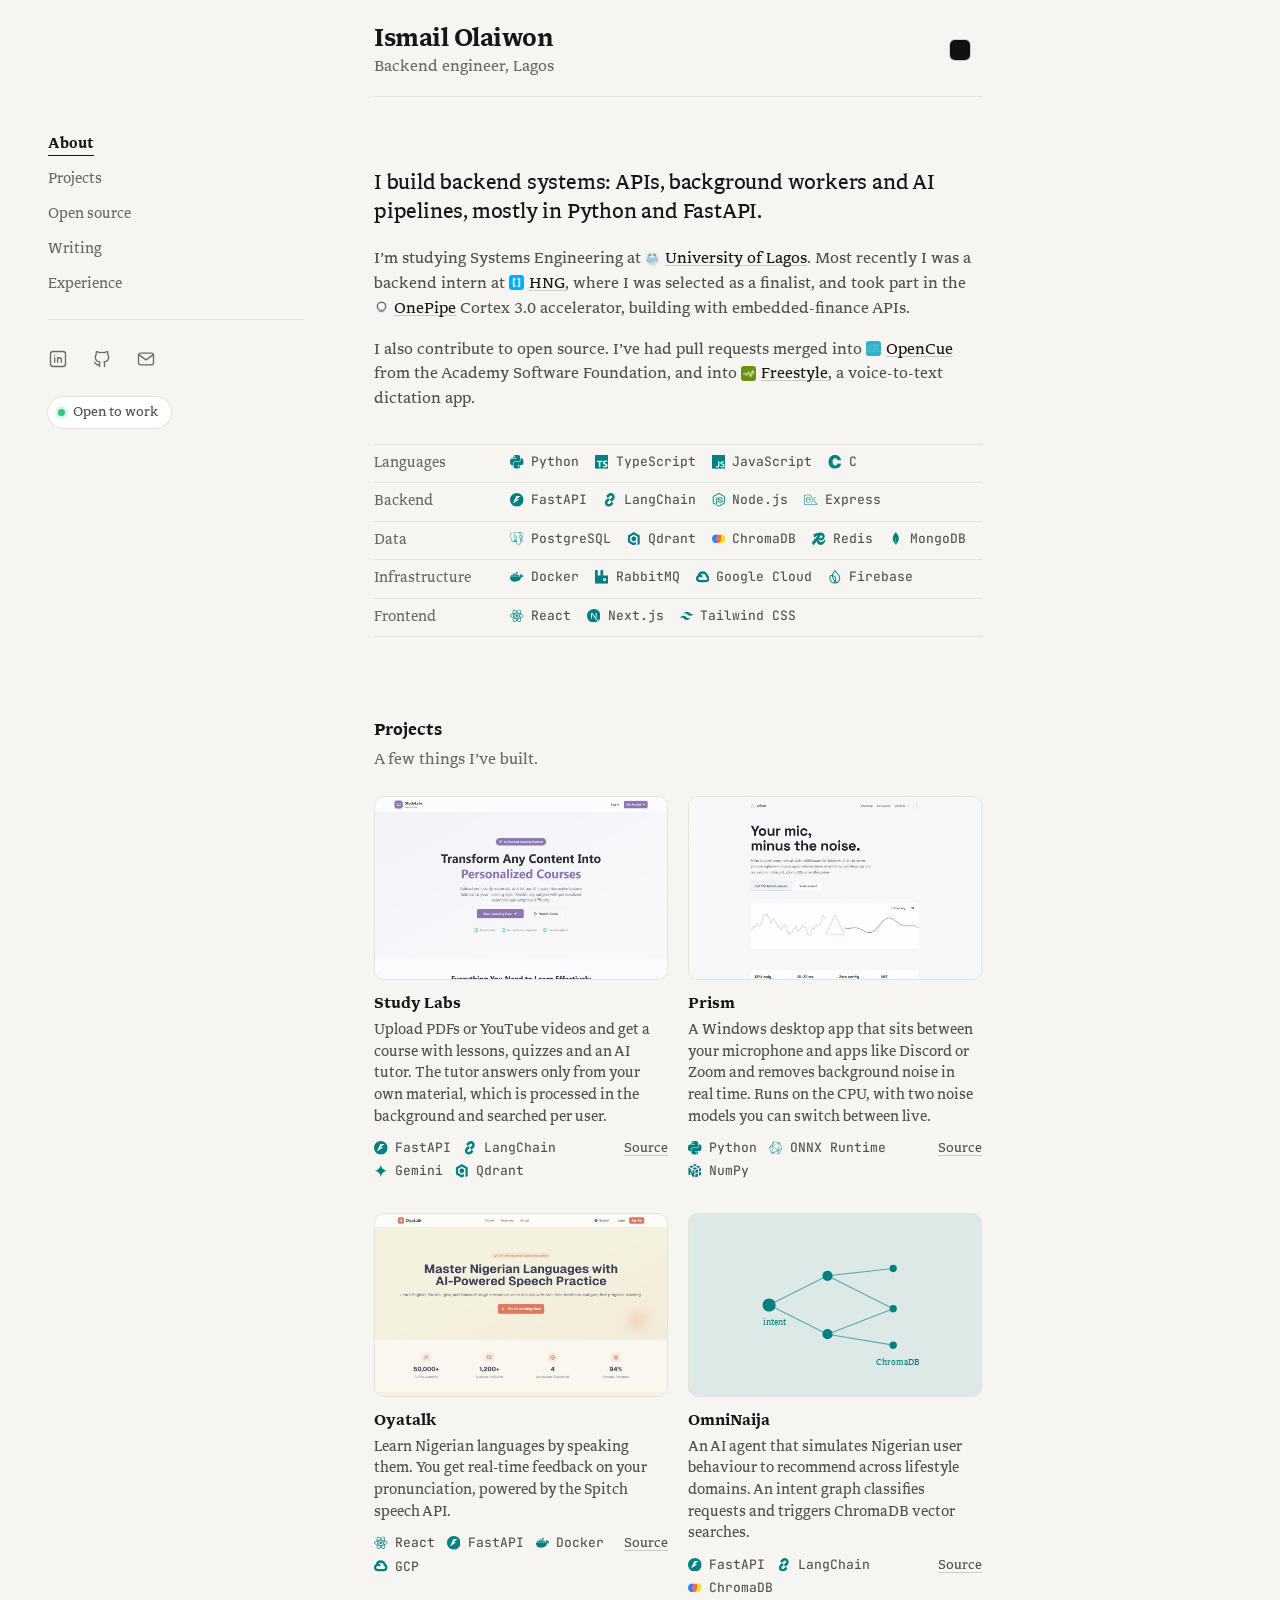
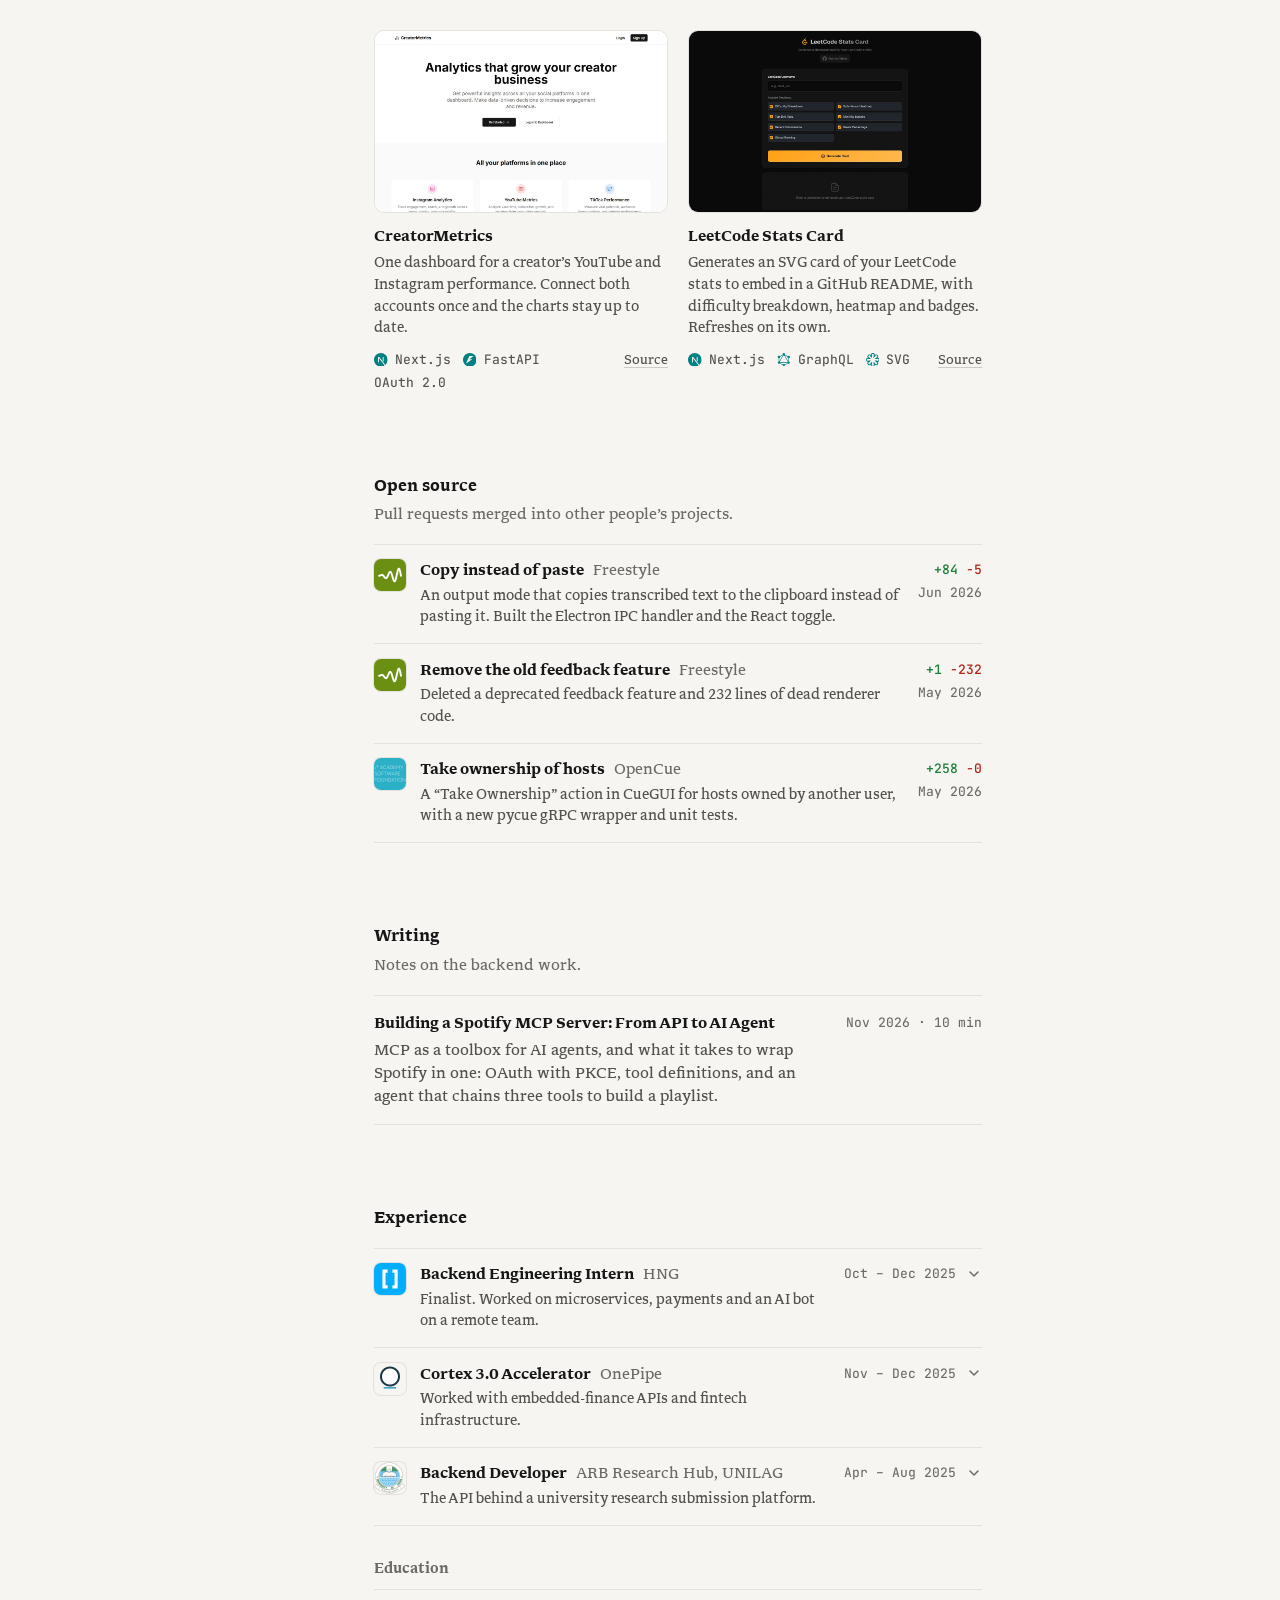
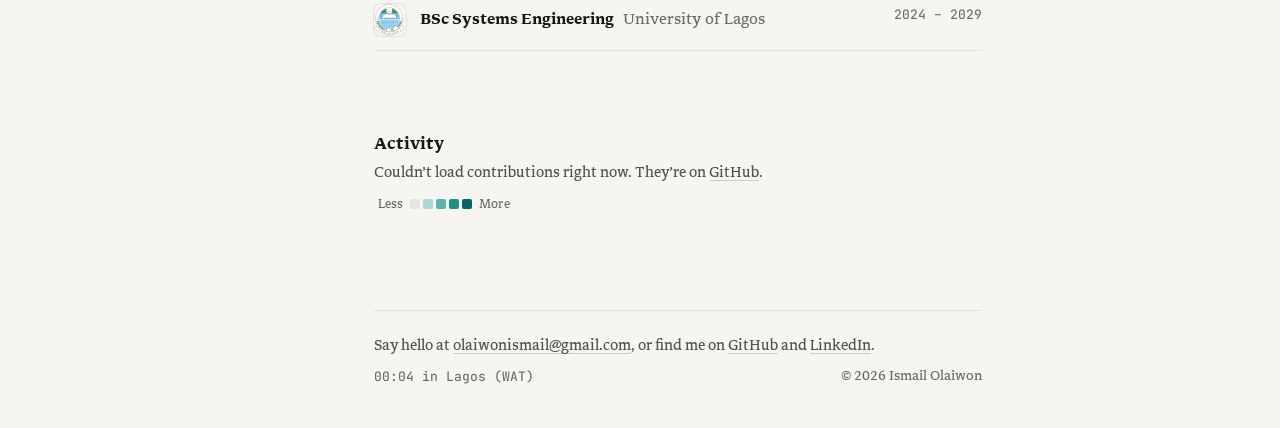
==== commit 27041a06: "feat: add new blog post on building a Spotify MCP server and update sitemap" ====
--- a/index.html
+++ b/index.html
@@ -247,7 +247,13 @@
     <section class="section" id="writing" aria-labelledby="writing-title">
       <h2 id="writing-title">Writing</h2>
       <p class="section-lede">Notes on the backend work.</p>
-      <p class="post-empty">Nothing published yet. If something here needs explaining, <a href="mailto:olaiwonismail@gmail.com">mail me</a>.</p>
+      <ul class="post-list" role="list">
+        <li class="post-row">
+          <p class="post-row-title"><a href="posts/2026-11-17-building-a-spotify-mcp-server.html">Building a Spotify MCP Server: From API to AI Agent</a></p>
+          <p class="post-row-desc">MCP as a toolbox for AI agents, and what it takes to wrap Spotify in one: OAuth with PKCE, tool definitions, and an agent that chains three tools to build a playlist.</p>
+          <p class="post-row-side"><time datetime="2026-11-17">Nov 2026</time> <span aria-hidden="true">·</span> 10 min</p>
+        </li>
+      </ul>
     </section>
 
     <!-- ======== EXPERIENCE ======== -->
--- a/styles.css
+++ b/styles.css
@@ -572,17 +572,6 @@
   margin-top: 1rem;
 }
 
-.post-empty {
-  margin-top: 1rem;
-  color: var(--text-2);
-  font-size: 0.9375rem;
-  line-height: 1.6;
-}
-
-.post-empty a {
-  color: var(--text);
-}
-
 .post-row {
   display: grid;
   grid-template-columns: minmax(0, 1fr) auto;
